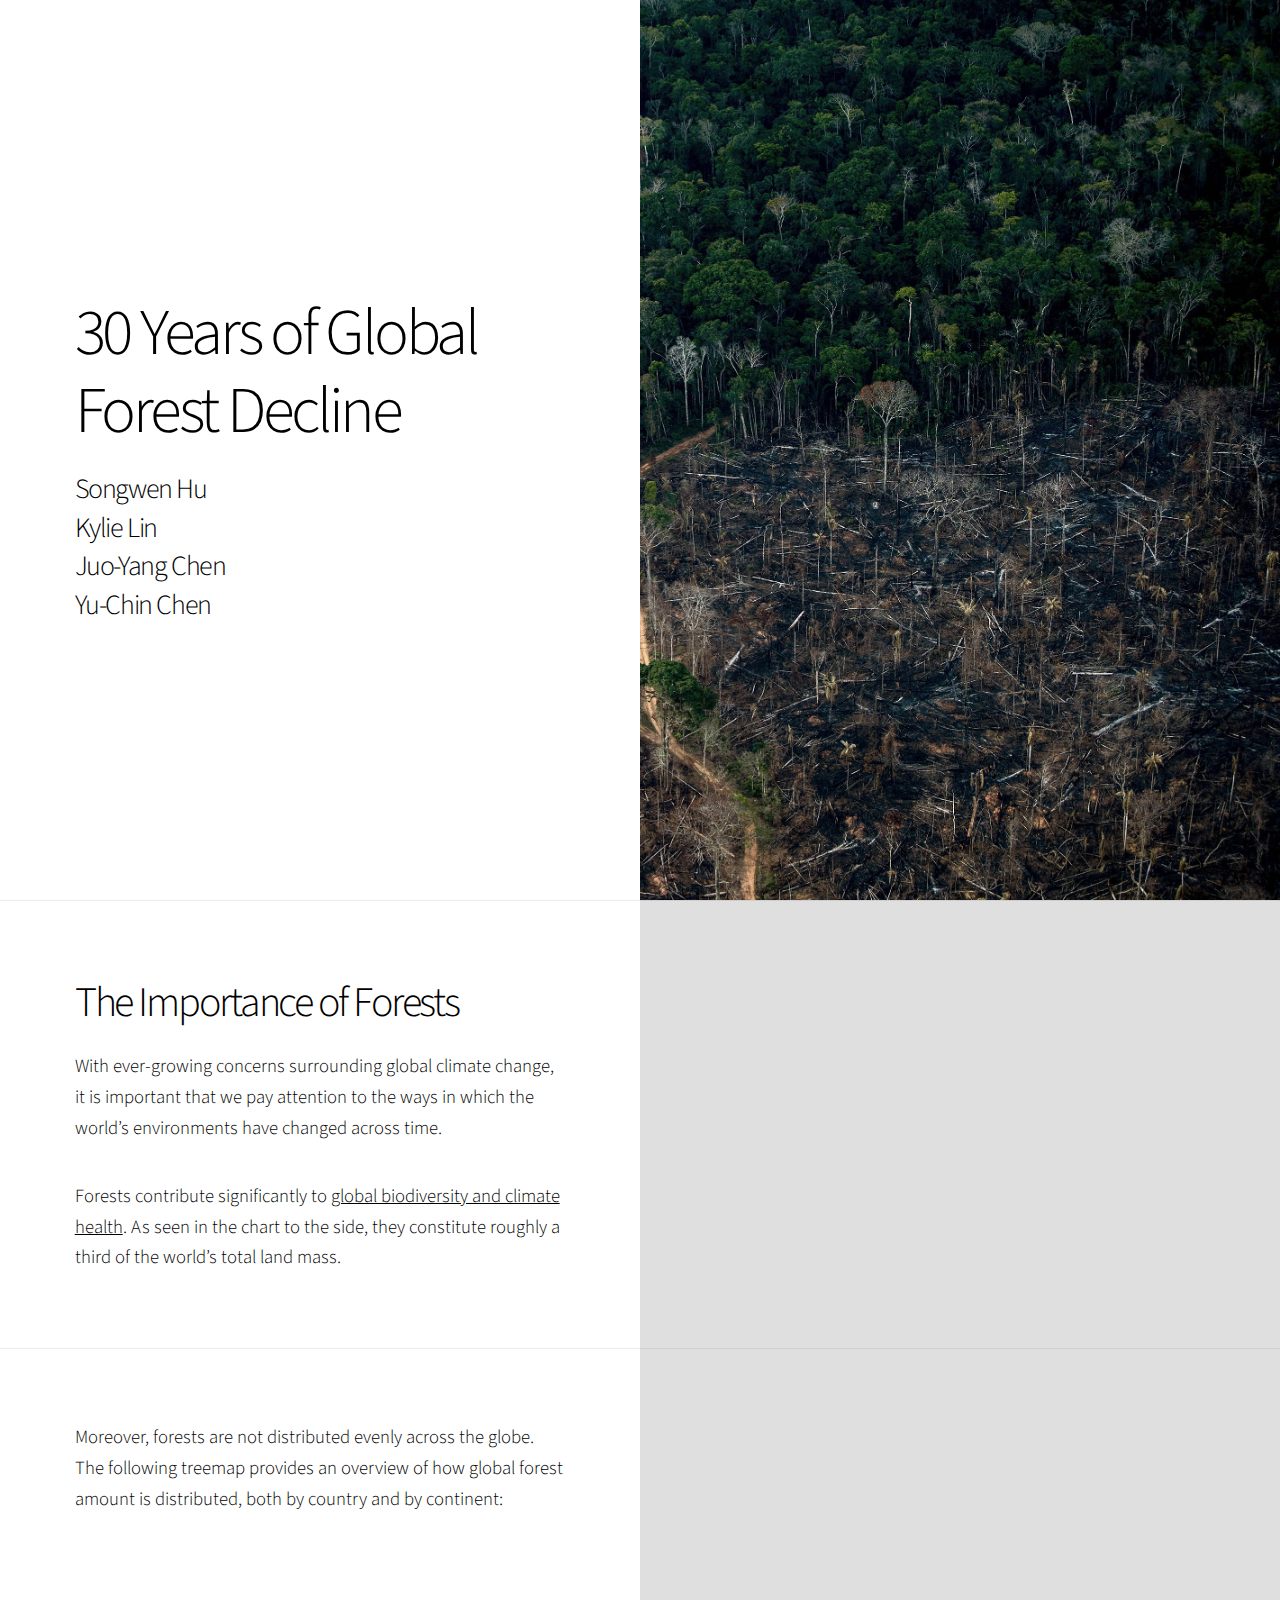
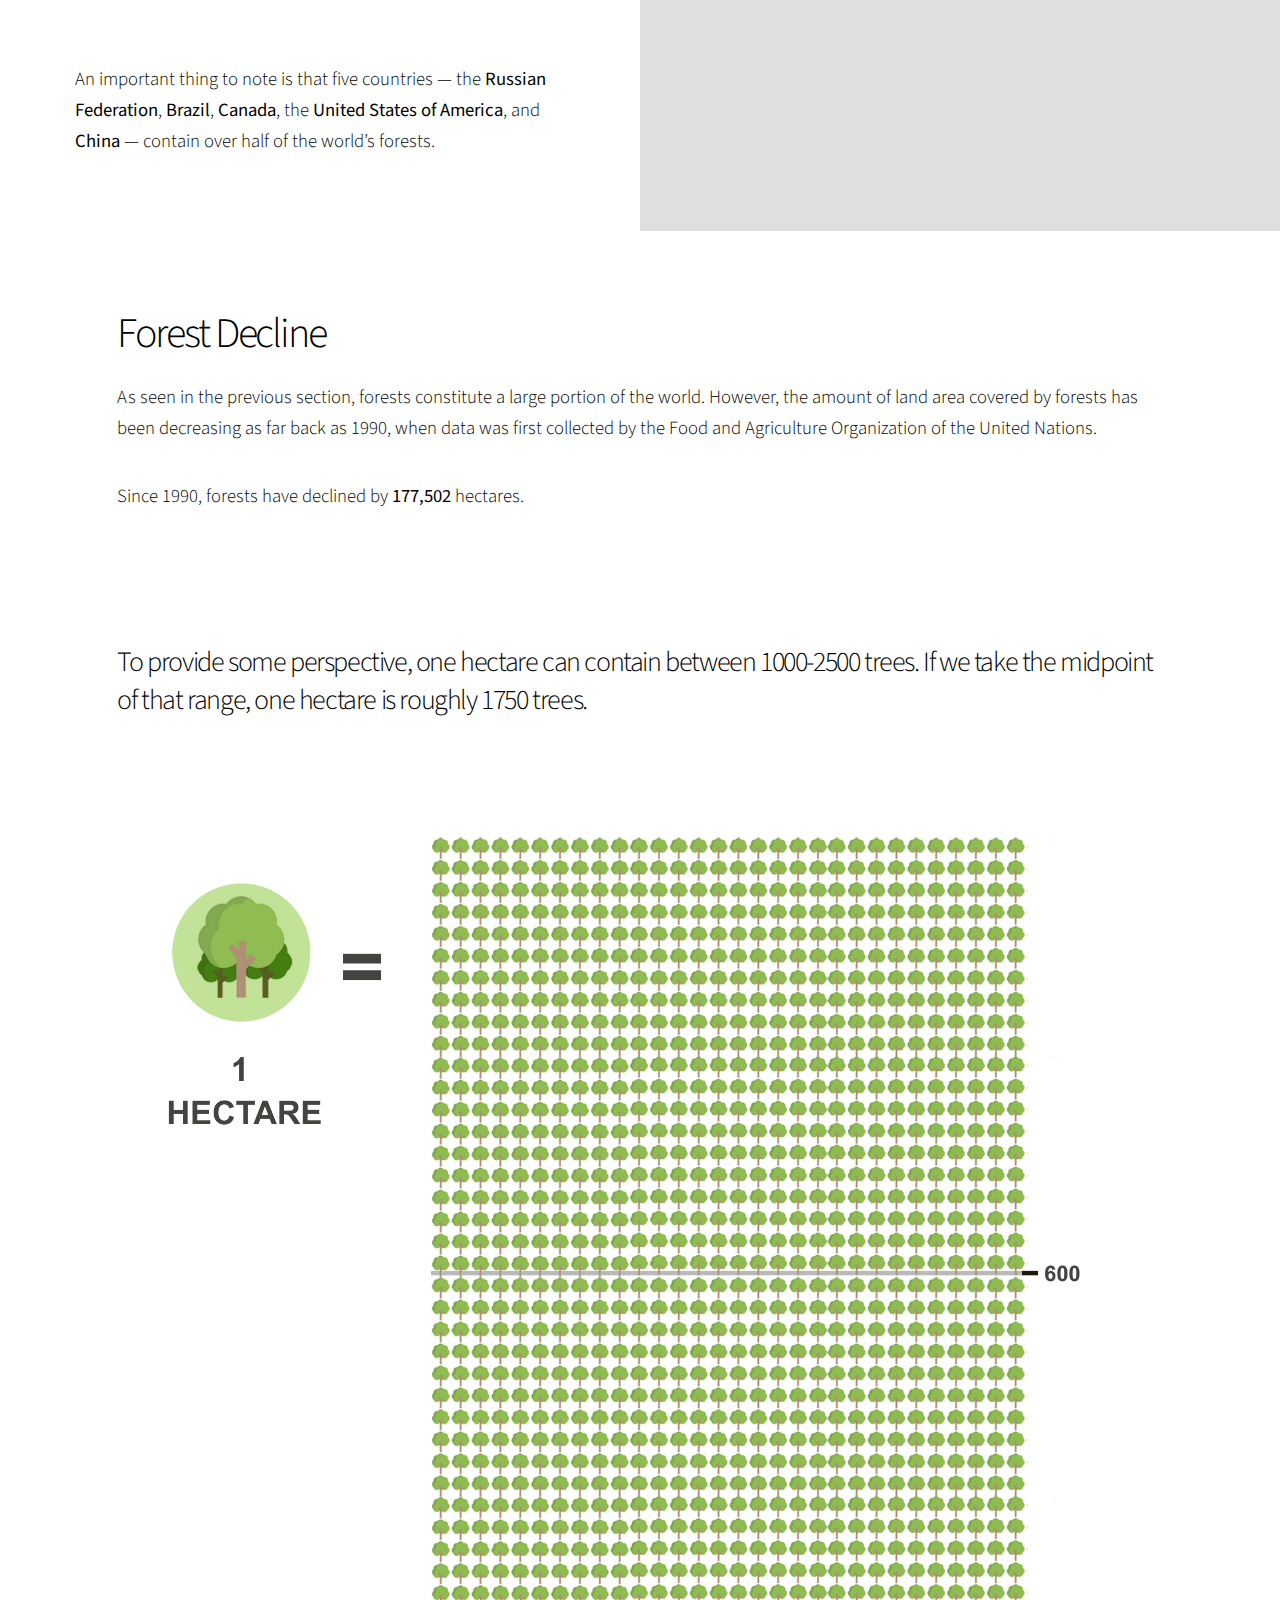
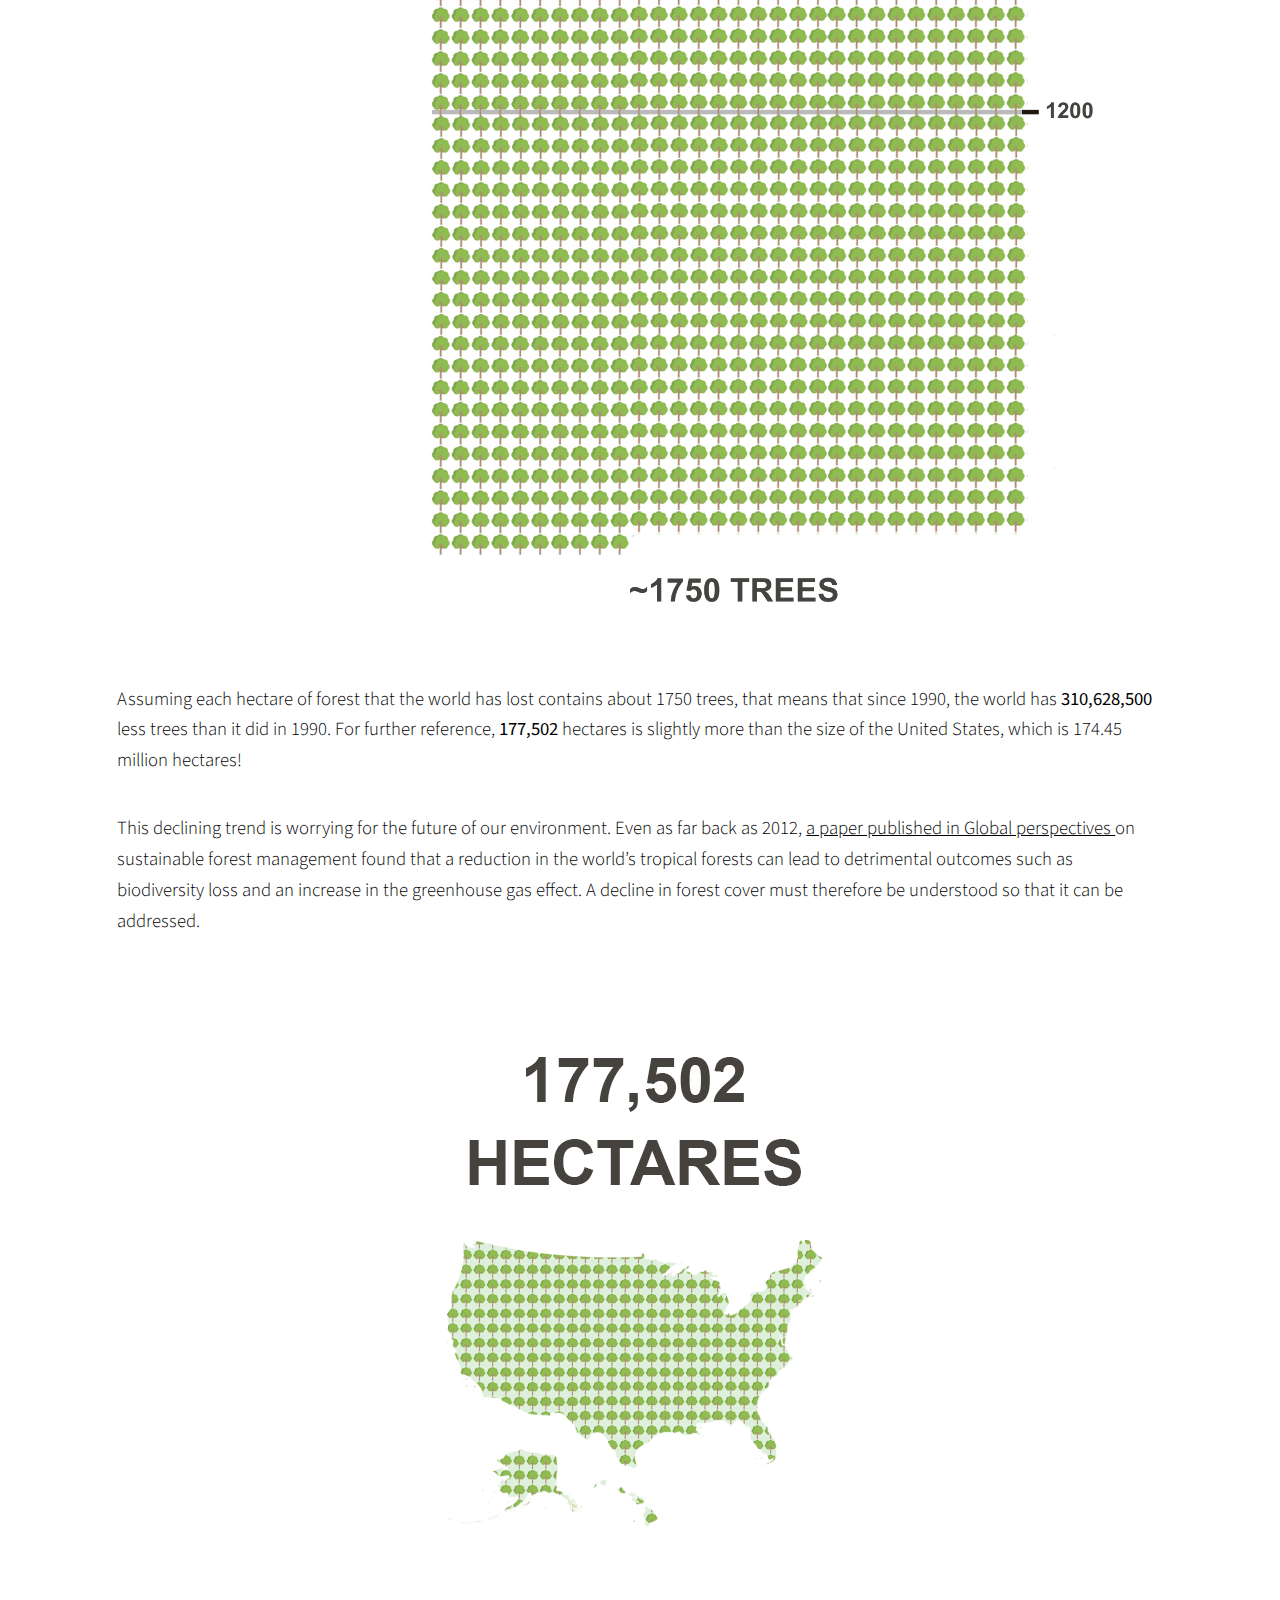
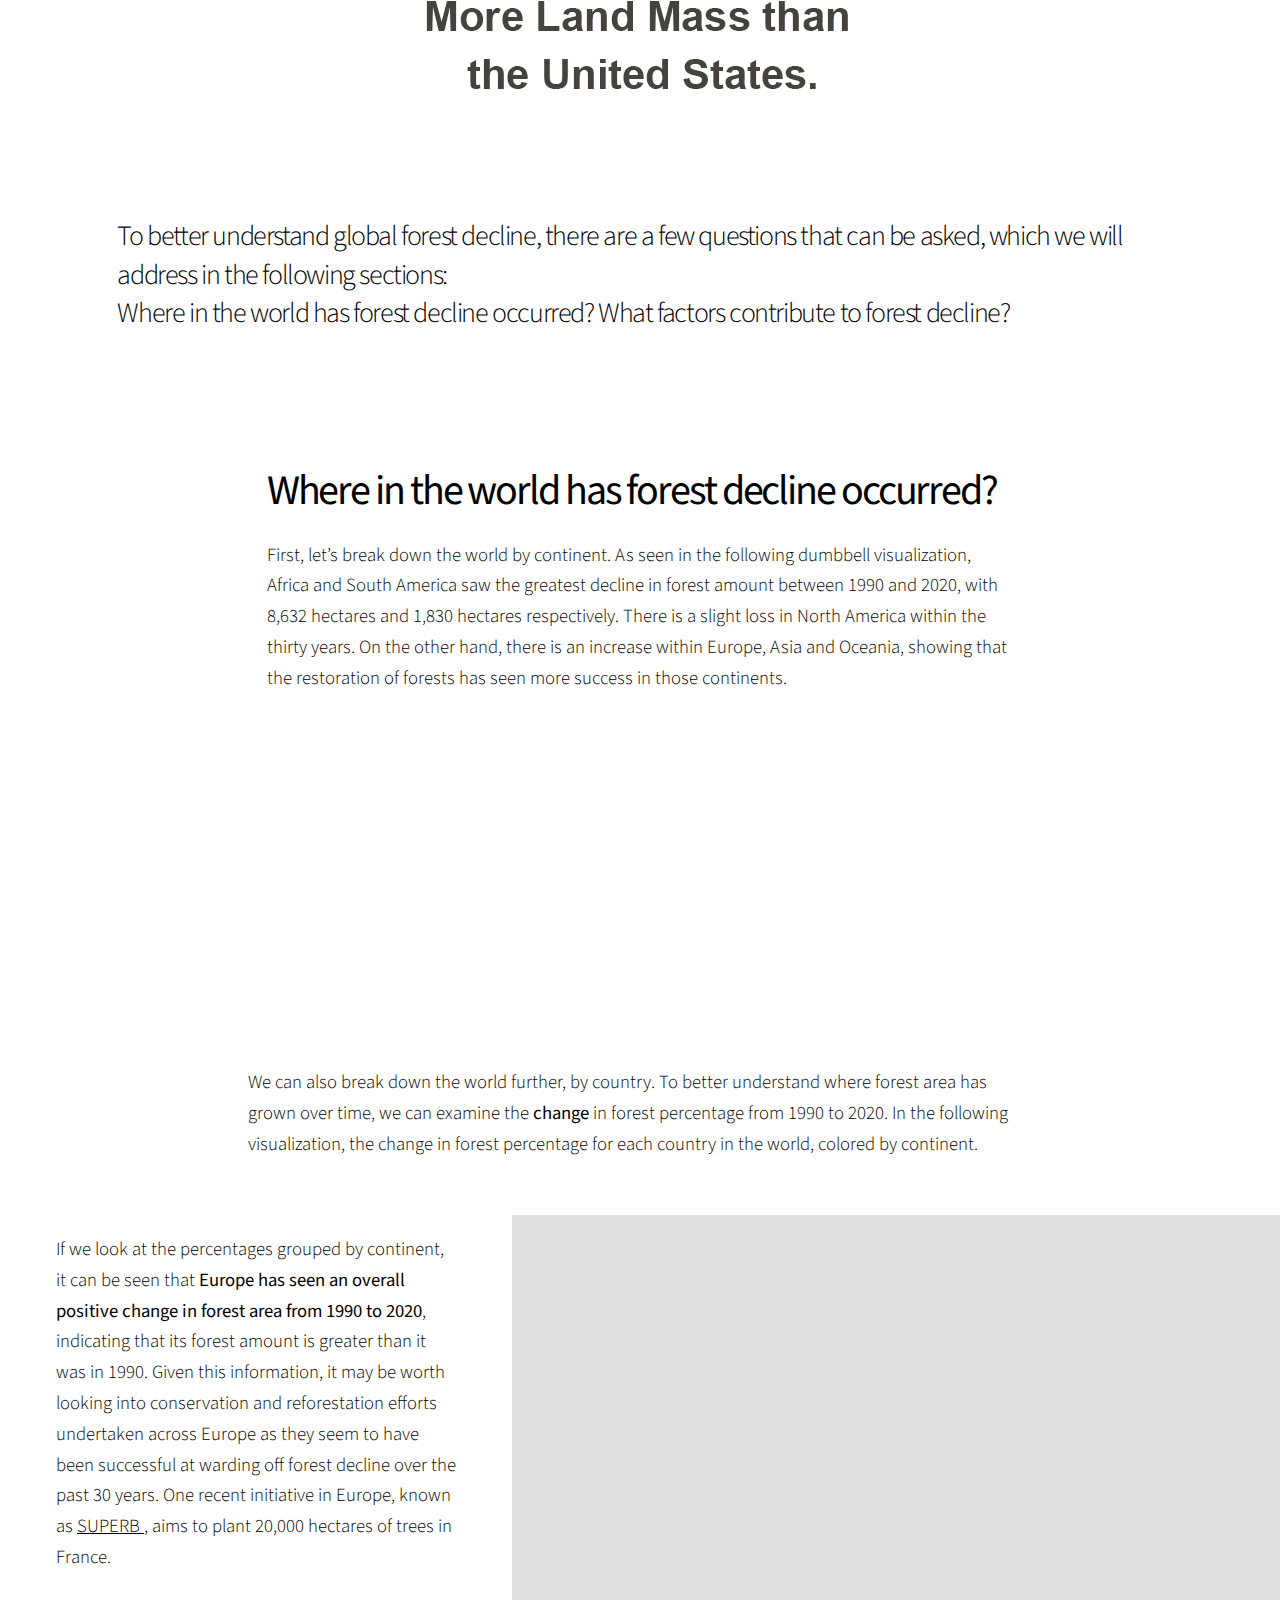
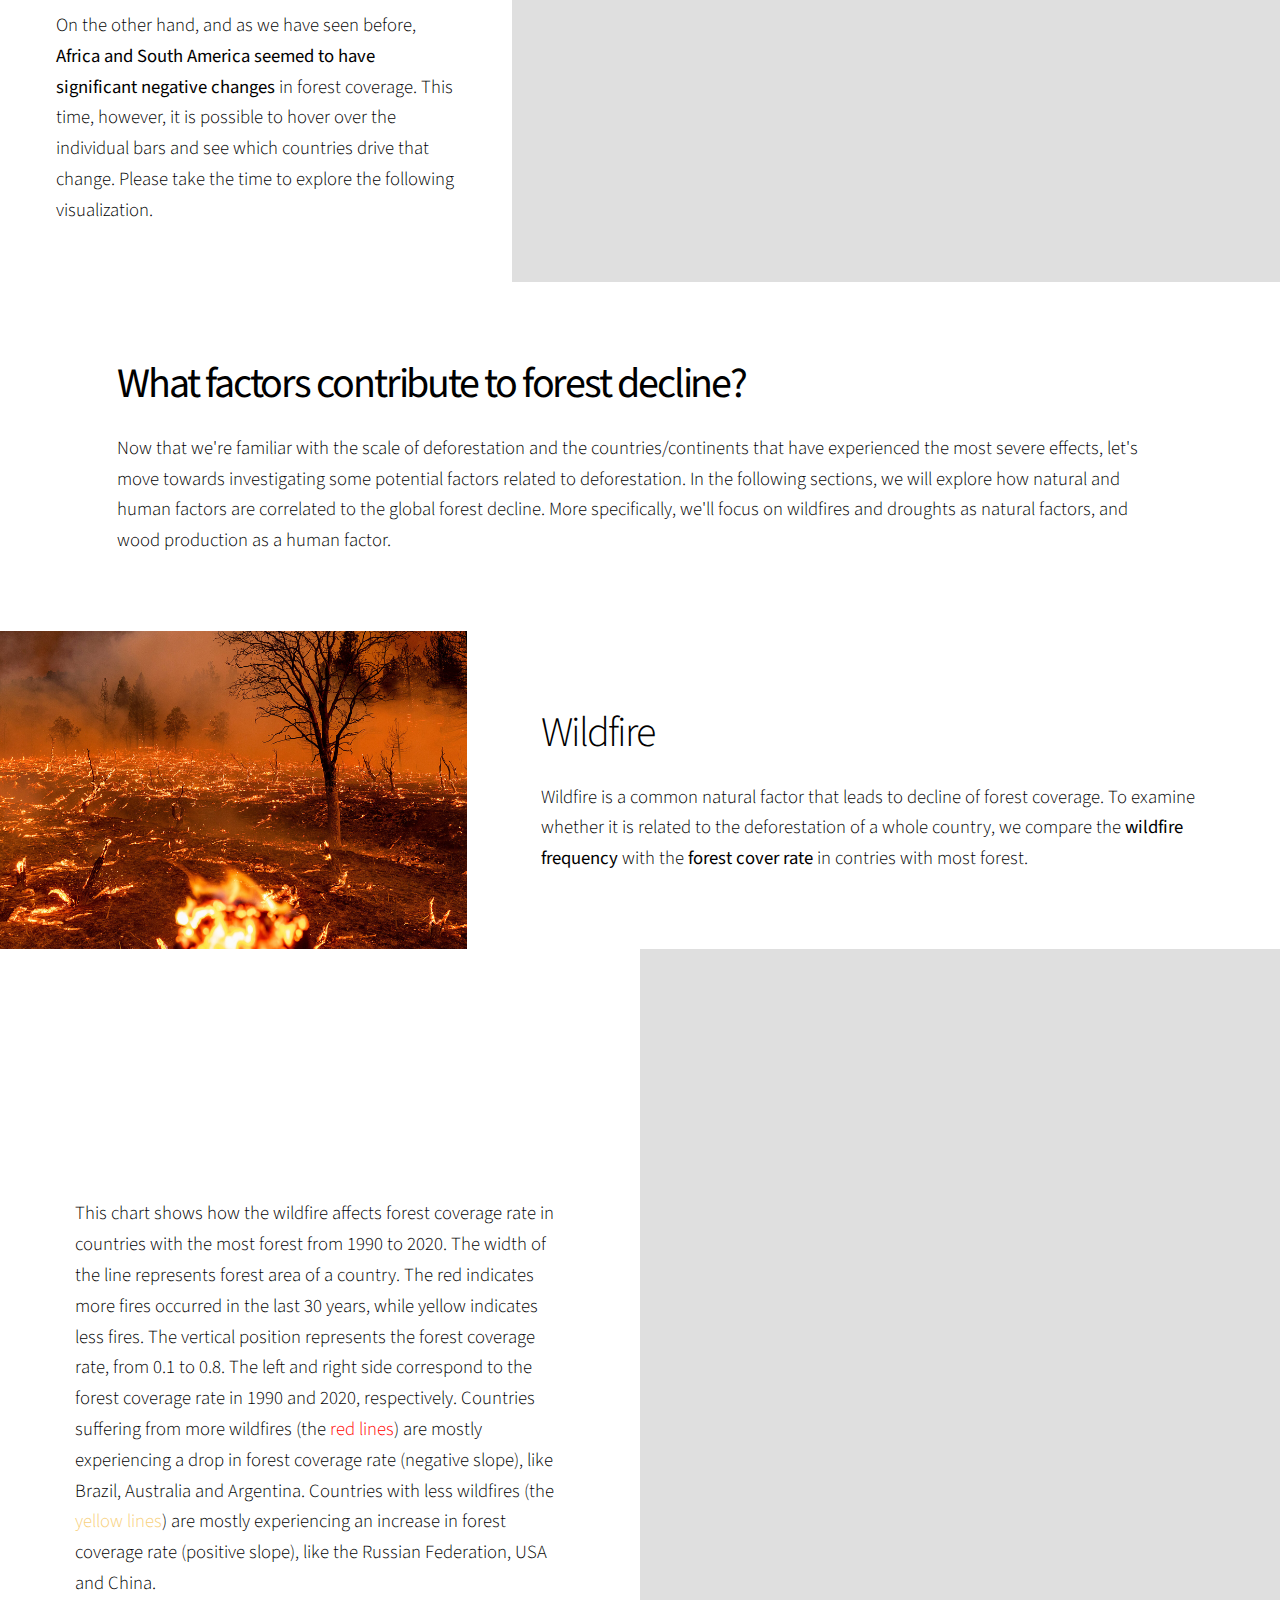
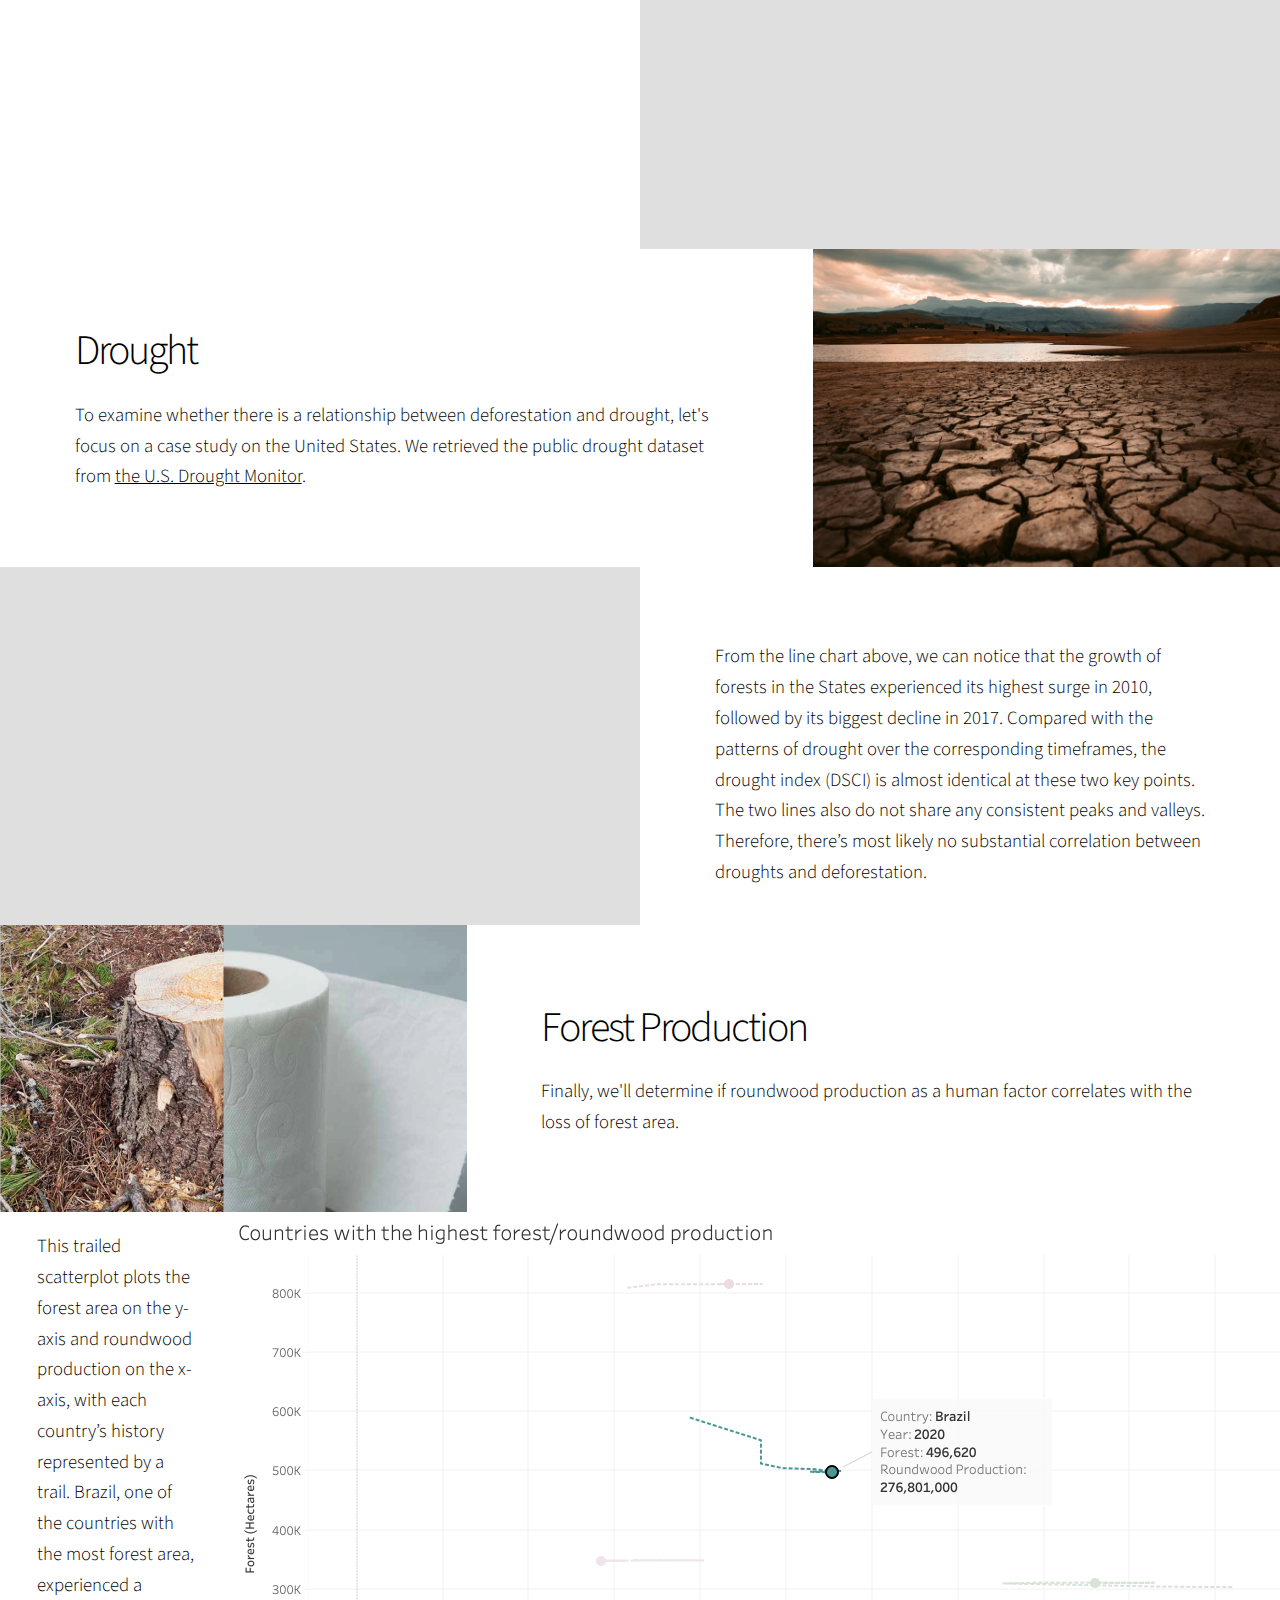
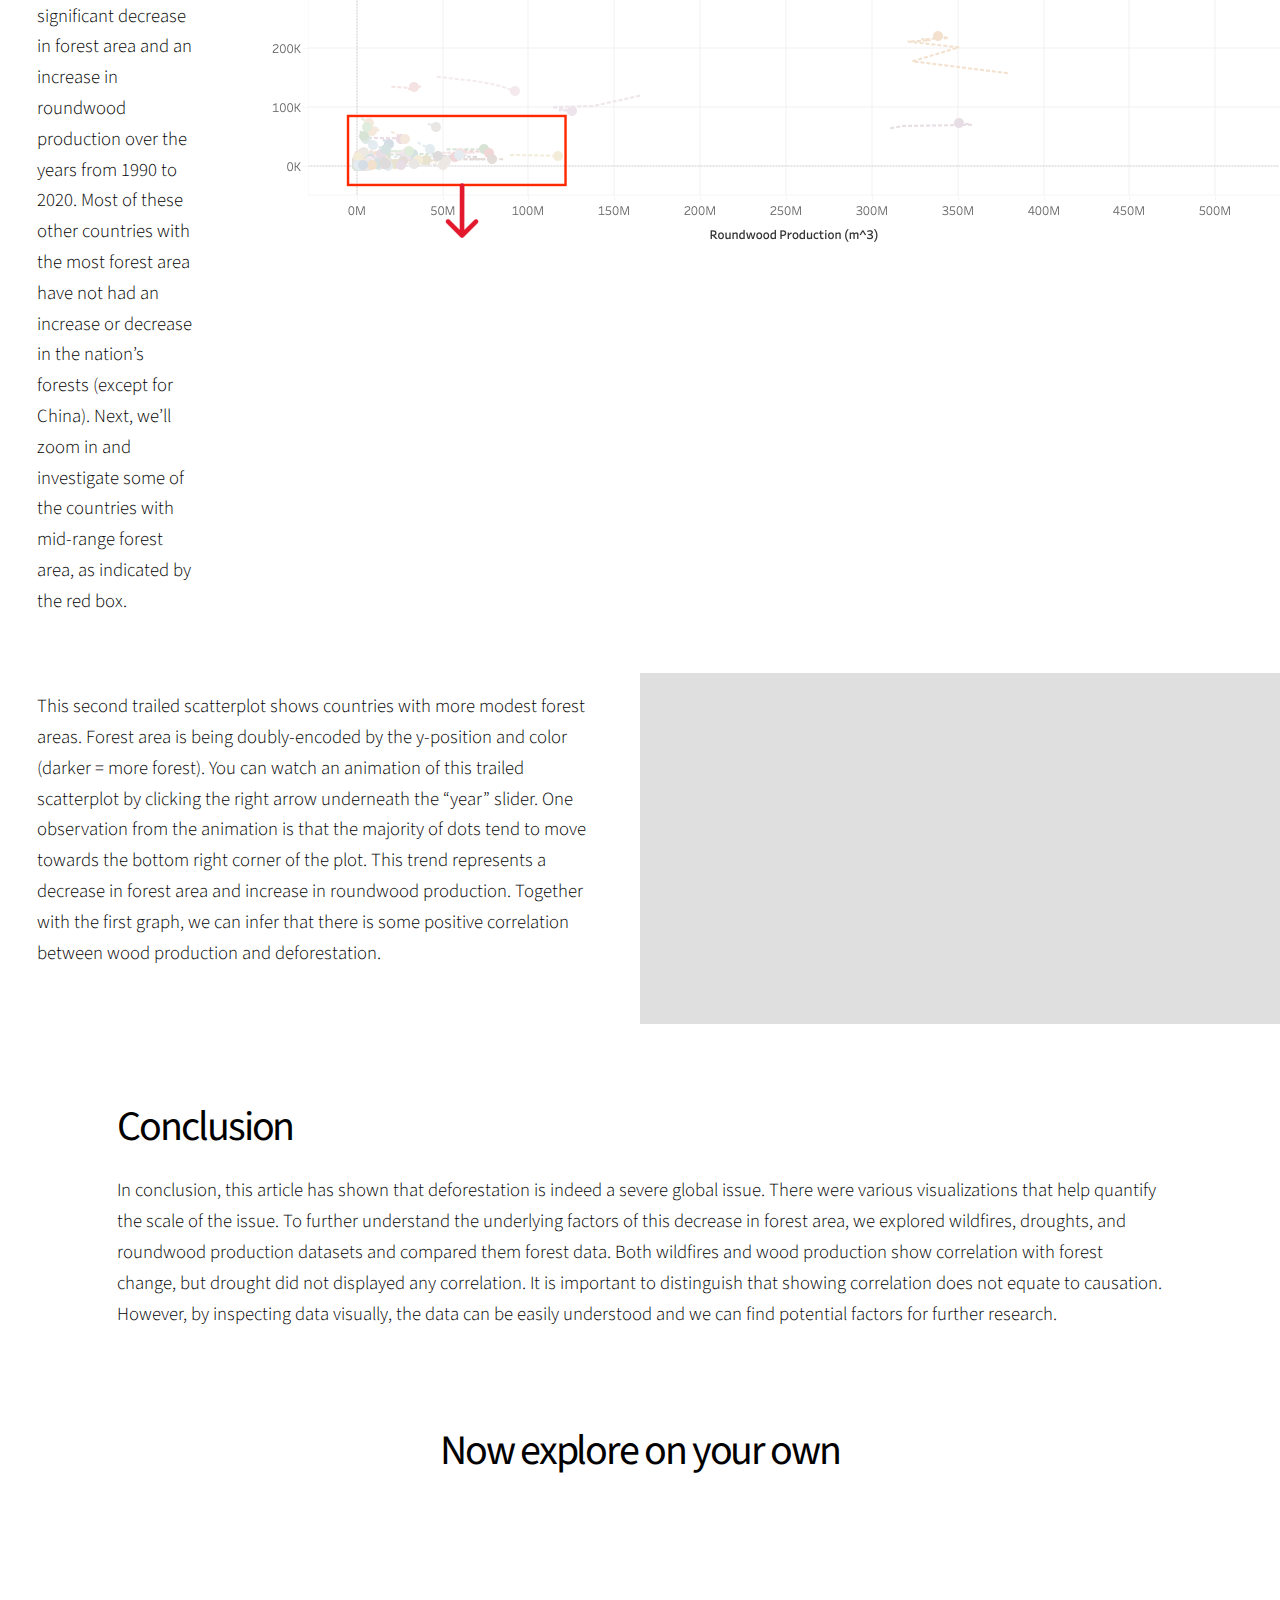
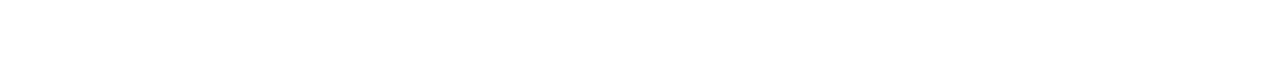
==== index.html @ 02d5d794 "Merge pull request #5 from Delen0828/adjustments" ====
<!DOCTYPE HTML>
<!--
	Story by HTML5 UP
	html5up.net | @ajlkn
	Free for personal and commercial use under the CCA 3.0 license (html5up.net/license)
-->
<html>

<head>
	<title>Story by HTML5 UP</title>
	<meta charset="utf-8" />
	<meta name="viewport" content="width=device-width, initial-scale=1, user-scalable=no" />
	<link rel="stylesheet" href="assets/css/main.css" />
	<noscript>
		<link rel="stylesheet" href="assets/css/noscript.css" />
	</noscript>
</head>

<body class="is-preload">
	<!-- Wrapper -->
	<div id="wrapper" class="divided">

		<!-- Title -->
		<section
			class="banner style1 orient-left content-align-left image-position-right fullscreen onload-image-fade-in onload-content-fade-right">
			<div class="content">
				<h1>30 Years of Global Forest Decline</h1>
				<h3>Songwen Hu <br> Kylie Lin<br>Juo-Yang Chen<br>Yu-Chin Chen</h3>
				<!-- <ul class="actions stacked">
								<li><a href="#firstgi" class="button big wide smooth-scroll-middle">Get Started</a></li>
							</ul> -->
			</div>
			<div class="image">
				<img src="images/banner.jpg" alt="" />
			</div>
		</section>

		<!-- Intro -->
		<section
			class="banner style1 orient-left content-align-left image-position-right onload-image-fade-in onload-content-fade-right">
			<div class="content">
				<h2>The Importance of Forests</h2>
				<p>With ever-growing concerns surrounding global climate change,
					it is important that we pay attention to the ways in which the world’s
					environments have changed across time.
				</p>
				<p>Forests contribute significantly to <a
						href="https://www.worldwildlife.org/stories/what-is-forest-degradation-and-why-is-it-bad-for-people-and-wildlife"
						target="_blank" rel="noopener noreferrer">global biodiversity and climate health</a>.
					As seen in the chart to the side, they constitute roughly a third of the world’s
					total land mass.</p>
			</div>
			<div class='image' id='viz1701227836178' style='position: relative'>
				<noscript><a href='#'><img alt='pie chart '
							src='https:&#47;&#47;public.tableau.com&#47;static&#47;images&#47;pe&#47;percentage_bars&#47;piechart&#47;1_rss.png'
							style='border: none' /></a></noscript><object class='tableauViz' style='display:none;'>
					<param name='host_url' value='https%3A%2F%2Fpublic.tableau.com%2F' />
					<param name='embed_code_version' value='3' />
					<param name='site_root' value='' />
					<param name='name' value='percentage_bars&#47;piechart' />
					<param name='tabs' value='no' />
					<param name='toolbar' value='yes' />
					<param name='animate_transition' value='no' />
					<param name='display_static_image' value='no' />
					<param name='display_spinner' value='no' />
					<param name='display_overlay' value='no' />
					<param name='display_count' value='no' />
					<param name='language' value='en-US' />
					<param name='filter' value='publish=yes' />
				</object>
			</div>
			<script
				type='text/javascript'>                    var divElement = document.getElementById('viz1701227836178'); var vizElement = divElement.getElementsByTagName('object')[0]; vizElement.style.width = '100%'; vizElement.style.height = '100%'; var scriptElement = document.createElement('script'); scriptElement.src = 'https://public.tableau.com/javascripts/api/viz_v1.js'; vizElement.parentNode.insertBefore(scriptElement, vizElement);                </script>
		</section>

		<!-- Intro 2 -->
		<section
			class="banner style1 orient-left content-align-left image-position-right onload-image-fade-in onload-content-fade-right">
			<div class="content">
				<p>Moreover, forests are not distributed evenly across the globe. The following treemap provides an
					overview of how global forest amount is distributed, both by country and by continent:
				</p>
			</div>
			<div class='image' id='viz1701882743691' style='position: relative'><noscript><a href='#'><img
							alt='Dashboard 1 '
							src='https:&#47;&#47;public.tableau.com&#47;static&#47;images&#47;Up&#47;UpdatedTreemap&#47;Dashboard1&#47;1_rss.png'
							style='border: none' /></a></noscript><object class='tableauViz' style='display:none;'>
					<param name='host_url' value='https%3A%2F%2Fpublic.tableau.com%2F' />
					<param name='embed_code_version' value='3' />
					<param name='site_root' value='' />
					<param name='name' value='UpdatedTreemap&#47;Dashboard1' />
					<param name='tabs' value='no' />
					<param name='toolbar' value='no' />
					<param name='animate_transition' value='no' />
					<param name='display_static_image' value='no' />
					<param name='display_spinner' value='no' />
					<param name='display_overlay' value='no' />
					<param name='display_count' value='no' />
					<param name='language' value='en-US' />
				</object></div>
			<script
				type='text/javascript'>                    var divElement = document.getElementById('viz1701882743691'); var vizElement = divElement.getElementsByTagName('object')[0]; vizElement.style.width = '100%'; vizElement.style.height = (divElement.offsetWidth * 0.75) + 'px'; var scriptElement = document.createElement('script'); scriptElement.src = 'https://public.tableau.com/javascripts/api/viz_v1.js'; vizElement.parentNode.insertBefore(scriptElement, vizElement);                </script>
	</div>
	</section>

	<section
		class="banner style1 orient-left content-align-left image-position-right onload-image-fade-in onload-content-fade-right">
		<div class="content">
			<p>An important thing to note is that five countries — the <b>Russian Federation</b>, <b>Brazil</b>,
				<b>Canada</b>, the <b>United States of America</b>, and <b>China</b> — contain over half of the world’s
				forests.
			</p>
		</div>
		<div class='image' id='viz1701829356809' style='position: relative'><noscript><a href='#'><img
						alt='Over half of the world&#39;s forests are in 5 countries: '
						src='https:&#47;&#47;public.tableau.com&#47;static&#47;images&#47;ma&#47;maps_and_bars&#47;treemap2&#47;1_rss.png'
						style='border: none' /></a></noscript><object class='tableauViz' style='display:none;'>
				<param name='host_url' value='https%3A%2F%2Fpublic.tableau.com%2F' />
				<param name='embed_code_version' value='3' />
				<param name='site_root' value='' />
				<param name='name' value='maps_and_bars&#47;treemap2' />
				<param name='tabs' value='no' />
				<param name='toolbar' value='no' />
				<param name='animate_transition' value='no' />
				<param name='display_static_image' value='no' />
				<param name='display_spinner' value='no' />
				<param name='display_overlay' value='no' />
				<param name='display_count' value='no' />
				<param name='language' value='en-US' />
			</object></div>
		<script
			type='text/javascript'>                    var divElement = document.getElementById('viz1701829356809'); var vizElement = divElement.getElementsByTagName('object')[0]; vizElement.style.width = '100%'; vizElement.style.height = (divElement.offsetWidth * 0.75) + 'px'; var scriptElement = document.createElement('script'); scriptElement.src = 'https://public.tableau.com/javascripts/api/viz_v1.js'; vizElement.parentNode.insertBefore(scriptElement, vizElement);                </script>
	</section>

	<!-- Forest Decline -->
	<section
		class="spotlight style1 orient-left content-align-left image-position-right onload-image-fade-in onload-content-fade-right">
		<div class="content">
			<h2>Forest Decline</h2>
			<p>As seen in the previous section, forests constitute a large portion of the world.
				However, the amount of land area covered by forests has been decreasing as far back as 1990,
				when data was first collected by the Food and Agriculture Organization of the United Nations.
			</p>
			<p>Since 1990, forests have declined by <b>177,502</b> hectares. </p>

		</div>
		<div class='tableauPlaceholder' id='viz1701830312384' style='position: relative'><noscript><a href='#'><img
						alt='仪表板 4 '
						src='https:&#47;&#47;public.tableau.com&#47;static&#47;images&#47;li&#47;line_17018302712930&#47;4&#47;1_rss.png'
						style='border: none' /></a></noscript><object class='tableauViz' style='display:none;'>
				<param name='host_url' value='https%3A%2F%2Fpublic.tableau.com%2F' />
				<param name='embed_code_version' value='3' />
				<param name='site_root' value='' />
				<param name='name' value='line_17018302712930&#47;4' />
				<param name='tabs' value='no' />
				<param name='toolbar' value='no' />
				<param name='animate_transition' value='no' />
				<param name='display_static_image' value='no' />
				<param name='display_spinner' value='no' />
				<param name='display_overlay' value='no' />
				<param name='display_count' value='no' />
				<param name='language' value='en-US' />
			</object></div>
		<script
			type='text/javascript'>                    var divElement = document.getElementById('viz1701830312384'); var vizElement = divElement.getElementsByTagName('object')[0]; if (divElement.offsetWidth > 800) { vizElement.style.width = '100%'; vizElement.style.height = (divElement.offsetWidth * 0.75) + 'px'; } else if (divElement.offsetWidth > 500) { vizElement.style.width = '100%'; vizElement.style.height = (divElement.offsetWidth * 0.75) + 'px'; } else { vizElement.style.width = '100%'; vizElement.style.height = '727px'; } var scriptElement = document.createElement('script'); scriptElement.src = 'https://public.tableau.com/javascripts/api/viz_v1.js'; vizElement.parentNode.insertBefore(scriptElement, vizElement);                </script>
	</section>



	<section class="spotlight style1 orient-left content-align-left image-position-right onload-content-fade-right">
		<div class="content" style="padding-top:3rem !important;">
			<!-- <div class="content"> -->
			<h3> To provide some perspective, one hectare can contain between 1000-2500 trees.
				If we take the midpoint of that range, one hectare is roughly 1750 trees.
			</h3>
			<!-- </div> -->
		</div>
	</section>
	<!-- Forest Decline 2 -->
	<section class="banner style2" style="padding: 1rem 1rem 1rem 1rem !important;">

		<!-- <div class="image"> -->
		<img src="images/hectare.png" alt="" width="80%" />
		<!-- </div> -->

	</section>

	<!-- Forest Decline 3 -->
	<section class="spotlight style1">
		<div class="content" style="padding-top: 1rem; padding-bottom: 1rem;">
			<p>Assuming each hectare of forest that the world has lost contains about 1750 trees, that means that since
				1990, the world
				has <b>310,628,500</b> less trees than it did in 1990. For further reference, <b>177,502</b>
				hectares is slightly more than the size of the United States, which is 174.45 million hectares!
			</p>
			<p>This declining trend is worrying for the future of our environment.
				Even as far back as 2012, <a
					href="https://cdn.intechopen.com/pdfs/36125/InTechDeforestation_factors_effects_and_control_strategies.pdf"
					target="_blank" rel="noopener noreferrer">a paper published in Global perspectives </a> on
				sustainable forest management found that a reduction in the world’s
				tropical forests can lead to detrimental outcomes such as biodiversity
				loss and an increase in the greenhouse gas effect.
				A decline in forest cover must therefore be understood so that it can be addressed.
			</p>
		</div>
	</section>

	<section class="banner style2" style="padding: 0 0 0 0;">
		<!-- <div class="image"> -->
		<img src="images/usa.png" alt="" />
		<!-- </div> -->
	</section>

	<!-- Transition -->
	<section class="spotlight style1 orient-left content-align-left">
		<div class="content">
			<!-- <div class="content"> -->
			<h3>To better understand global forest decline, there are a few questions that can be asked,
				which we will address in the following sections:<br>
				Where in the world has forest decline occurred? What factors contribute to forest decline?
			</h3>
			<!-- </div> -->
		</div>
	</section>

	<!-- Where in the World -->
	<section class="banner style1 orient-left content-align-left">
		<div class="content">
			<h2><b>Where in the world has
					forest decline occurred?</b>
			</h2>

			<p>First, let’s break down the world by continent. As seen in the following dumbbell visualization,
				Africa and South America saw the greatest decline in forest amount between 1990 and 2020, with 8,632
				hectares
				and 1,830 hectares respectively. There is a slight loss in North America within the thirty years. On the
				other hand,
				there is an increase within Europe, Asia and Oceania, showing that the restoration of forests has seen
				more success in those continents.
			</p>
		</div>
	</section>

	<section style="height:15rem; padding-left: 5rem; padding-right: 5rem; overflow: hidden;">
		<div class='tableauPlaceholder' id='viz1701881803676' style='position: relative'><noscript><a href='#'><img
						alt='Forest decrease&#47;increase between 2020 and 1990 '
						src='https:&#47;&#47;public.tableau.com&#47;static&#47;images&#47;De&#47;Deforestation_public&#47;Sheet2&#47;1_rss.png'
						style='border: none' /></a></noscript><object class='tableauViz' style='display:none;'>
				<param name='host_url' value='https%3A%2F%2Fpublic.tableau.com%2F' />
				<param name='embed_code_version' value='3' />
				<param name='site_root' value='' />
				<param name='name' value='Deforestation_public&#47;Sheet2' />
				<param name='tabs' value='no' />
				<param name='toolbar' value='yes' />
				<param name='static_image'
					value='https:&#47;&#47;public.tableau.com&#47;static&#47;images&#47;De&#47;Deforestation_public&#47;Sheet2&#47;1.png' />
				<param name='animate_transition' value='yes' />
				<param name='display_static_image' value='yes' />
				<param name='display_spinner' value='yes' />
				<param name='display_overlay' value='yes' />
				<param name='display_count' value='yes' />
				<param name='language' value='zh-CN' />
			</object></div>
		<script
			type='text/javascript'>                    var divElement = document.getElementById('viz1701881803676'); var vizElement = divElement.getElementsByTagName('object')[0]; vizElement.style.width = '100%'; vizElement.style.height = (divElement.offsetWidth * 0.75) + 'px'; var scriptElement = document.createElement('script'); scriptElement.src = 'https://public.tableau.com/javascripts/api/viz_v1.js'; vizElement.parentNode.insertBefore(scriptElement, vizElement);                </script>
	</section>



	<!-- Where in the World 2-->
	<section class="banner style1 orient-left content-align-left">
		<div class="content" style="padding: 1rem 3rem 1rem 3rem !important;">
			<p>We can also break down the world further, by country. To better understand
				where forest area has grown over time, we can examine the <b>change</b> in forest
				percentage from 1990 to 2020. In the following visualization, the change in forest
				percentage for each country in the world, colored by continent.
			</p>
		</div>
	</section>

	<!-- Where in the World 3 -->
	<section
		class="banner style1 content-align-left image-position-center onload-image-fade-in onload-content-fade-right">
		<div class="content" style="padding: 1rem 3rem 1rem 3rem !important;">
			<p> If we look at the percentages grouped by continent, it can be seen
				that <b>Europe has seen an overall positive change in forest area from 1990 to 2020</b>,
				indicating that its forest amount is greater than it was in 1990.
				Given this information, it may be worth looking into conservation
				and reforestation efforts undertaken across Europe as they seem to have been
				successful at warding off forest decline over the past 30 years. One recent initiative in Europe,
				known as
				<a href="https://ec.europa.eu/research-and-innovation/en/horizon-magazine/europe-seeks-flourishing-forests-through-restoration"
					target="_blank" rel="noopener noreferrer">SUPERB </a>, aims to plant 20,000 hectares of trees in
				France.
			</p>
			<p>
				On the other hand, and as we have seen before, <b>Africa and South America seemed to have
					significant negative changes</b> in forest coverage. This time, however, it is
				possible to hover over the individual bars and see which countries drive that change.
				Please take the time to explore the following visualization.
			</p>
		</div>
		<div class='image' id='viz1701857356117' style='position: relative; width: 60%'><noscript><a href='#'><img
						alt='Dashboard 1 '
						src='https:&#47;&#47;public.tableau.com&#47;static&#47;images&#47;pe&#47;percentage_bars_17018573399700&#47;Dashboard1&#47;1_rss.png'
						style='border: none' /></a></noscript><object class='tableauViz' style='display:none;'>
				<param name='host_url' value='https%3A%2F%2Fpublic.tableau.com%2F' />
				<param name='embed_code_version' value='3' />
				<param name='site_root' value='' />
				<param name='name' value='percentage_bars_17018573399700&#47;Dashboard1' />
				<param name='tabs' value='no' />
				<param name='toolbar' value='yes' />
				<param name='static_image'
					value='https:&#47;&#47;public.tableau.com&#47;static&#47;images&#47;pe&#47;percentage_bars_17018573399700&#47;Dashboard1&#47;1.png' />
				<param name='animate_transition' value='yes' />
				<param name='display_static_image' value='yes' />
				<param name='display_spinner' value='yes' />
				<param name='display_overlay' value='yes' />
				<param name='display_count' value='yes' />
				<param name='language' value='en-US' />
				<param name='filter' value='publish=yes' />
			</object></div>
		<script
			type='text/javascript'>                    var divElement = document.getElementById('viz1701857356117'); var vizElement = divElement.getElementsByTagName('object')[0]; if (divElement.offsetWidth > 800) { vizElement.style.width = '100%'; vizElement.style.height = (divElement.offsetWidth) + 'px'; } else if (divElement.offsetWidth > 500) { vizElement.style.width = '100%'; vizElement.style.height = (divElement.offsetWidth * 0.75) + 'px'; } else { vizElement.style.width = '100%'; vizElement.style.height = '100%'; } var scriptElement = document.createElement('script'); scriptElement.src = 'https://public.tableau.com/javascripts/api/viz_v1.js'; vizElement.parentNode.insertBefore(scriptElement, vizElement);                </script>

	</section>

	<!-- Transition2-->
	<section class="spotlight style1 orient-left content-align-left  fullscreen  onload-content-fade-right">
		<div class="content">
			<h2><b>What factors contribute to forest decline?</b>
			</h2>
			<p> Now that we're familiar with the scale of deforestation and the countries/continents that have
				experienced the most severe effects, let's move towards investigating some potential factors related to deforestation. In the following sections,
				we will explore how natural and human factors are correlated to the global forest decline. More
				specifically, we'll focus on wildfires
				and droughts as natural factors, and wood production as a human factor.
			</p>

		</div>
	</section>


	<section class="spotlight style1 orient-right content-align-left image-position-center onscroll-image-fade-in"
		id="first">
		<div class="content">
			<h2>Wildfire</h2>
			<p> Wildfire is a common natural factor that leads to decline of forest coverage. To examine whether it is related to the deforestation of a whole country, we compare the <b>wildfire frequency</b> with the <b>forest cover rate</b> in contries with most forest. 
			</p>

		</div>
		<div class="image">
			<img src="images/fire.jpg" />
		</div>
	</section>

	<!-- Fire -->
	<section
		class="banner style1 fullscreen orient-left content-align-left image-position-center onscroll-image-fade-in"
		id="first">
		<div class="content">
			<p>This chart shows how the wildfire affects forest coverage rate in countries with the most forest from
				1990
				to 2020. The width of the line represents forest area of a country. The red indicates more
				fires occurred in the last 30 years, while yellow indicates less fires. The vertical position
				represents the forest coverage rate, from 0.1 to 0.8. The left and right side correspond to the forest
				coverage rate in 1990 and 2020, respectively.
				Countries suffering from more wildfires (the  <text style="color: red;">red lines</text>) are mostly experiencing a drop in forest
				coverage
				rate (negative slope), like Brazil, Australia and Argentina. Countries with less wildfires (the <text style="color: #f7cf7b;">yellow lines</text>) are
				mostly experiencing an increase in forest coverage rate (positive slope), like the Russian Federation,
				USA and China.
			</p>

		</div>

		<div class='image' id='viz1701817940318' style='position: relative'><noscript><a href='#'><img alt='仪表板 2 '
						src='https:&#47;&#47;public.tableau.com&#47;static&#47;images&#47;di&#47;discuss_16993012170900&#47;2_1&#47;1_rss.png'
						style='border: none' /></a></noscript><object class='tableauViz' style='display:none;'>
				<param name='host_url' value='https%3A%2F%2Fpublic.tableau.com%2F' />
				<param name='embed_code_version' value='3' />
				<param name='site_root' value='' />
				<param name='name' value='discuss_16993012170900&#47;2_1' />
				<param name='tabs' value='no' />
				<param name='toolbar' value='no' />
				<param name='animate_transition' value='no' />
				<param name='display_static_image' value='no' />
				<param name='display_spinner' value='no' />
				<param name='display_overlay' value='no' />
				<param name='display_count' value='no' />
				<param name='language' value='en-US' />
				<param name='filter' value='publish=yes' />
			</object></div>
		<script
			type='text/javascript'>                    var divElement = document.getElementById('viz1701817940318'); var vizElement = divElement.getElementsByTagName('object')[0]; vizElement.style.width = '100%'; vizElement.style.height = '100%'; var scriptElement = document.createElement('script'); scriptElement.src = 'https://public.tableau.com/javascripts/api/viz_v1.js'; vizElement.parentNode.insertBefore(scriptElement, vizElement);                </script>
	</section>


	</section>
	<!-- Drought -->
	<section class="spotlight style1 orient-left content-align-left image-position-center onscroll-image-fade-in">
		<div class="content">
			<h2>Drought</h2>
			<p>To examine whether there is a relationship between deforestation and drought, let's focus on a case study
				on the United States.
				We retrieved the public drought dataset from
				<a href="https://droughtmonitor.unl.edu/DmData/DataDownload/DSCI.aspx" target="_blank"
					rel="noopener noreferrer">the U.S. Drought Monitor</a>.
			</p>
			<!-- <ul class="actions stacked">
								<li><a href="#" class="button">Learn More</a></li>
							</ul> -->
		</div>
		<div class="image">
			<img src="images/drought.png" alt="" />
		</div>
	</section>

	<section class="banner style1 orient-right content-align-left image-position-center onscroll-image-fade-in">
		<div class="content">
			From the line chart above, we can notice that the growth of forests in the States experienced its highest
			surge in 2010, followed by its biggest decline in 2017. Compared with the patterns of drought over the
			corresponding
			timeframes, the drought index (DSCI) is almost identical at these two key points. The two lines also do not
			share any consistent peaks and valleys.
			Therefore, there’s most likely no substantial correlation between droughts and deforestation.
		</div>
		<div class='image' id='viz1701893819917' style='position: relative'><noscript><a href='#'><img alt='仪表板 1 ' src='https:&#47;&#47;public.tableau.com&#47;static&#47;images&#47;Up&#47;UpdatedDrought&#47;1&#47;1_rss.png' style='border: none' /></a></noscript><object class='tableauViz'  style='display:none;'><param name='host_url' value='https%3A%2F%2Fpublic.tableau.com%2F' /> <param name='embed_code_version' value='3' /> <param name='site_root' value='' /><param name='name' value='UpdatedDrought&#47;1' /><param name='tabs' value='no' /><param name='toolbar' value='yes' /><param name='static_image' value='https:&#47;&#47;public.tableau.com&#47;static&#47;images&#47;Up&#47;UpdatedDrought&#47;1&#47;1.png' /> <param name='animate_transition' value='yes' /><param name='display_static_image' value='yes' /><param name='display_spinner' value='yes' /><param name='display_overlay' value='yes' /><param name='display_count' value='yes' /><param name='language' value='en-US' /></object></div>                <script type='text/javascript'>                    var divElement = document.getElementById('viz1701893819917');                    var vizElement = divElement.getElementsByTagName('object')[0];                    if ( divElement.offsetWidth > 800 ) { vizElement.style.width='100%';vizElement.style.height=(divElement.offsetWidth*0.75)+'px';} else if ( divElement.offsetWidth > 500 ) { vizElement.style.width='100%';vizElement.style.height=(divElement.offsetWidth*0.75)+'px';} else { vizElement.style.width='100%';vizElement.style.height='727px';}                     var scriptElement = document.createElement('script');                    scriptElement.src = 'https://public.tableau.com/javascripts/api/viz_v1.js';                    vizElement.parentNode.insertBefore(scriptElement, vizElement);                </script>
	</section>


	<!-- Forest Production -->

	<section class="spotlight style1 orient-right content-align-left image-position-center onscroll-image-fade-in">
		<div class="content">
			<h2>Forest Production</h2>
			<p>Finally, we'll determine if roundwood production as a human factor correlates with the loss of forest
				area. </p>
			<!-- <ul class="actions stacked">
										<li><a href="#" class="button">Learn More</a></li>
									</ul> -->
		</div>
		<div class="image" style="width: auto !important;">
			<img src="images/paper.png" alt="" />
		</div>
	</section>
	<section class="banner style1 orient-left content-align-left image-position-right onload-image-fade-in onload-content-fade-right">
		<div class="content" style="padding: 1rem 2rem 1rem 2rem !important;">
			<!-- <h3>Forest vs. Wood Production Overview</h3> -->
			<p>This trailed scatterplot plots the forest area on the y-axis and roundwood production on the x-axis, with
				each country’s history represented by a trail. Brazil, one of the countries with the most forest area,
				experienced a significant decrease in forest area and an increase in roundwood production over the years
				from 1990 to 2020. Most of these other countries with the most forest area have not had an increase or
				decrease in the nation’s forests (except for China). Next, we’ll zoom in and investigate some of the
				countries with mid-range forest area, as indicated by the red box.
			</p>
		</div>
		<div class="image" style="width: 1046px !important; height: 638px !important;">
			<img src="images/all_countries_production.png" alt=""
				style="width: 1046px !important; height: 638px !important;" />
		</div>
	</section>

	<section class="banner style1 orient-left content-align-left image-position-right onload-image-fade-in onload-content-fade-right">
		<div class="content" style="padding: 1rem 2rem 1rem 2rem !important;">
			<!-- <h3>Zooming in on some countries with less forest area</h3> -->
			<p>This second trailed scatterplot shows countries with more modest forest areas. Forest area is being
				doubly-encoded by the y-position and color (darker = more forest). You can watch an animation of this
				trailed scatterplot by clicking the right arrow underneath the “year” slider. One observation from the
				animation is that the majority of dots tend to move towards the bottom right corner of the plot. This
				trend represents a decrease in forest area and increase in roundwood production. Together with the first
				graph, we can infer that there is some positive correlation between wood production and deforestation.
			</p>
		</div>
		<div class='image' id='viz1701890305021' style='position: relative'><noscript><a href='#'><img
						alt='Dashboard 2 '
						src='https:&#47;&#47;public.tableau.com&#47;static&#47;images&#47;Tr&#47;TrailedScatterRegression&#47;Dashboard2&#47;1_rss.png'
						style='border: none' /></a></noscript><object class='tableauViz' style='display:none;'>
				<param name='host_url' value='https%3A%2F%2Fpublic.tableau.com%2F' />
				<param name='embed_code_version' value='3' />
				<param name='site_root' value='' />
				<param name='name' value='TrailedScatterRegression&#47;Dashboard2' />
				<param name='tabs' value='no' />
				<param name='toolbar' value='no' />
				<param name='animate_transition' value='no' />
				<param name='display_static_image' value='no' />
				<param name='display_spinner' value='no' />
				<param name='display_overlay' value='no' />
				<param name='display_count' value='no' />
				<param name='language' value='en-US' />
				<param name='filter' value='publish=yes' />
			</object></div>
		<script
			type='text/javascript'>                    var divElement = document.getElementById('viz1701890305021'); var vizElement = divElement.getElementsByTagName('object')[0]; if (divElement.offsetWidth > 800) { vizElement.style.width = '100%'; vizElement.style.height = (divElement.offsetWidth * 0.75) + 'px'; } else if (divElement.offsetWidth > 500) { vizElement.style.width = '100%'; vizElement.style.height = (divElement.offsetWidth * 0.75) + 'px'; } else { vizElement.style.width = '100%'; vizElement.style.height = '727px'; } var scriptElement = document.createElement('script'); scriptElement.src = 'https://public.tableau.com/javascripts/api/viz_v1.js'; vizElement.parentNode.insertBefore(scriptElement, vizElement);                </script>
	</section>

	</div>

	<!-- Transition2-->
	<section class="spotlight style1 orient-left content-align-left  fullscreen  onload-content-fade-right">
		<div class="content">
			<h2><b>Conclusion</b>
			</h2>
			<p>
				In conclusion, this article has shown that deforestation is indeed a severe global issue. There were
				various visualizations
				that help quantify the scale of the issue. To further understand the underlying factors of this decrease
				in forest area, we explored wildfires,
				droughts, and roundwood production datasets and compared them forest data. Both wildfires and wood
				production show correlation with forest change,
				but drought did not displayed any correlation. It is important to distinguish that showing correlation
				does not equate to causation.
				However, by inspecting data visually, the data can be easily understood and we can find potential factors
				for further research.
			</p>

		</div>
	</section>

	<section class="banner style2" style="padding: 0 0 0 0;">
		<div class="content" style="padding: 1rem 1rem 1rem 1rem;">
			<h2><b>Now explore on your own</b></h2>
		</div>
	</section>

	<section class="banner style2">
		<div class='tableauPlaceholder' id='viz1701241249580' style='position: relative'><noscript><a href='#'><img
						src='https:&#47;&#47;public.tableau.com&#47;static&#47;images&#47;di&#47;discuss_16993012170900&#47;1_1&#47;1_rss.png'
						style='border: none' /></a></noscript><object class='tableauViz' style='display:none;'>
				<param name='host_url' value='https%3A%2F%2Fpublic.tableau.com%2F' />
				<param name='embed_code_version' value='3' />
				<param name='path' value='views&#47;discuss_16993012170900&#47;1_1?:language=zh-CN&amp;:embed=true' />
				<param name='toolbar' value='no' />
				<param name='animate_transition' value='yes' />
				<param name='display_static_image' value='no' />
				<param name='display_spinner' value='no' />
				<param name='display_overlay' value='no' />
				<param name='display_count' value='no' />
				<param name='language' value='en-US' />
			</object></div>
		<script
			type='text/javascript'>                    var divElement = document.getElementById('viz1701241249580'); var vizElement = divElement.getElementsByTagName('object')[0]; if (divElement.offsetWidth > 800) { vizElement.style.width = '1366px'; vizElement.style.height = '795px'; } else if (divElement.offsetWidth > 500) { vizElement.style.width = '1366px'; vizElement.style.height = '795px'; } else { vizElement.style.width = '100%'; vizElement.style.height = '777px'; } var scriptElement = document.createElement('script'); scriptElement.src = 'https://public.tableau.com/javascripts/api/viz_v1.js'; vizElement.parentNode.insertBefore(scriptElement, vizElement);                </script>
	</section>
	<!-- Scripts -->
	<script src="assets/js/jquery.min.js"></script>
	<script src="assets/js/jquery.scrollex.min.js"></script>
	<script src="assets/js/jquery.scrolly.min.js"></script>
	<script src="assets/js/browser.min.js"></script>
	<script src="assets/js/breakpoints.min.js"></script>
	<script src="assets/js/util.js"></script>
	<script src="assets/js/main.js"></script>

</body>

</html>
---- assets/css/main.css ----
@import url(fontawesome-all.min.css);
@import url("https://fonts.googleapis.com/css?family=Source+Sans+Pro:300,300i,400,400i");

/*
	Story by HTML5 UP
	html5up.net | @ajlkn
	Free for personal and commercial use under the CCA 3.0 license (html5up.net/license)
*/

/* body, html {
	height: 100%; 
	width: 100%;
} */

html, body, div, span, applet, object,
iframe, h1, h2, h3, h4, h5, h6, p, blockquote,
pre, a, abbr, acronym, address, big, cite,
code, del, dfn, em, img, ins, kbd, q, s, samp,
small, strike, strong, sub, sup, tt, var, b,
u, i, center, dl, dt, dd, ol, ul, li, fieldset,
form, label, legend, table, caption, tbody,
tfoot, thead, tr, th, td, article, aside,
canvas, details, embed, figure, figcaption,
footer, header, hgroup, menu, nav, output, ruby,
section, summary, time, mark, audio, video {
	margin: 0;
	padding: 0;
	border: 0;
	font-size: 100%;
	font: inherit;
	vertical-align: baseline;}

article, aside, details, figcaption, figure,
footer, header, hgroup, menu, nav, section {
	display: block;}

body {
	line-height: 1;
}

iframe {
	height: 100% !important;
}

ol, ul {
	list-style: none;
}

blockquote, q {
	quotes: none;
}

	blockquote:before, blockquote:after, q:before, q:after {
		content: '';
		content: none;
	}

table {
	border-collapse: collapse;
	border-spacing: 0;
}

body {
	-webkit-text-size-adjust: none;
}

mark {
	background-color: transparent;
	color: inherit;
}

input::-moz-focus-inner {
	border: 0;
	padding: 0;
}

input, select, textarea {
	-moz-appearance: none;
	-webkit-appearance: none;
	-ms-appearance: none;
	appearance: none;
}

/* Basic */

	@-ms-viewport {
		width: device-width;
	}

	body {
		-ms-overflow-style: scrollbar;
	}

	@media screen and (max-width: 480px) {

		html, body {
			min-width: 320px;
		}

	}

	html {
		box-sizing: border-box;
	}

	*, *:before, *:after {
		box-sizing: inherit;
	}

	body {
		background: #ffffff;
	}

		body.is-preload *, body.is-preload *:before, body.is-preload *:after {
			-moz-animation: none !important;
			-webkit-animation: none !important;
			-ms-animation: none !important;
			animation: none !important;
			-moz-transition: none !important;
			-webkit-transition: none !important;
			-ms-transition: none !important;
			transition: none !important;
		}

/* Type */

	html {
		font-size: 20pt;
	}

		@media screen and (max-width: 1680px) {

			html {
				font-size: 16pt;
			}

		}

		@media screen and (max-width: 1280px) {

			html {
				font-size: 14pt;
			}

		}

		@media screen and (max-width: 736px) {

			html {
				font-size: 13pt;
			}

		}

		@media screen and (max-width: 360px) {

			html {
				font-size: 12pt;
			}

		}

	body {
		background-color: #ffffff;
		color: #000000;
	}

	body, input, select, textarea {
		font-family: "Source Sans Pro", Helvetica, sans-serif;
		font-size: 1rem;
		font-weight: 300;
		line-height: 1.65;
	}

	a {
		-moz-transition: color 0.2s ease-in-out;
		-webkit-transition: color 0.2s ease-in-out;
		-ms-transition: color 0.2s ease-in-out;
		transition: color 0.2s ease-in-out;
		text-decoration: underline;
	}

		a:hover {
			text-decoration: none;
		}

	strong, b {
		font-weight: 400;
	}

	em, i {
		font-style: italic;
	}

	p {
		margin: 0 0 2rem 0;
	}

		p.major {
			font-size: 1.25rem;
		}

	h1, h2, h3, h4, h5, h6 {
		font-weight: 300;
		line-height: 1.375;
		letter-spacing: -0.05em;
		margin: 0 0 1rem 0;
	}

		h1 a, h2 a, h3 a, h4 a, h5 a, h6 a {
			color: inherit;
			text-decoration: none;
		}

	h1 {
		font-size: 3.5rem;
		line-height: 1.2;
	}

	h2 {
		font-size: 2.25rem;
	}

	h3 {
		font-size: 1.5rem;
	}

	h4 {
		font-size: 1.1rem;
	}

	h5 {
		font-size: 0.9rem;
	}

	h6 {
		font-size: 0.7rem;
	}

	sub {
		font-size: 0.8rem;
		position: relative;
		top: 0.5rem;
	}

	sup {
		font-size: 0.8rem;
		position: relative;
		top: -0.5rem;
	}

	blockquote {
		border-left: solid 4px;
		font-style: italic;
		margin: 0 0 2rem 0;
		padding: 0.5rem 0 0.5rem 2rem;
	}

	code {
		border-radius: 4px;
		font-family: "Courier New", monospace;
		font-size: 0.9em;
		margin: 0 0.25rem;
		padding: 0.25rem 0.325rem;
	}

	pre {
		-webkit-overflow-scrolling: touch;
		font-family: "Courier New", monospace;
		font-size: 0.9em;
		margin: 0 0 2rem 0;
	}

		pre code {
			display: block;
			line-height: 1.5;
			padding: 0.75rem 1rem;
			overflow-x: auto;
		}

	hr {
		border: 0;
		border-bottom: solid 1px;
		margin: 2.5rem 0;
	}

		hr.major {
			margin: 3.5rem 0;
		}

	.align-left {
		text-align: left;
	}

	.align-center {
		text-align: center;
	}

	.align-right {
		text-align: right;
	}

	@media screen and (max-width: 736px) {

		p.major {
			font-size: 1.1rem;
		}

		h1 {
			font-size: 2.5rem;
		}

		h2 {
			font-size: 2rem;
		}

		h3 {
			font-size: 1.25rem;
		}

		h4 {
			font-size: 1rem;
		}

	}

	input, select, textarea {
		color: #000000;
	}

	a {
		color: #000000;
	}

		a:hover {
			color: #47D3E5;
		}

	strong, b {
		color: #000000;
	}

	h1, h2, h3, h4, h5, h6 {
		color: #000000;
	}

	blockquote {
		border-left-color: rgba(0, 0, 0, 0.2);
	}

	code {
		background: rgba(0, 0, 0, 0.05);
		border-color: rgba(0, 0, 0, 0.2);
	}

	hr {
		border-bottom-color: rgba(0, 0, 0, 0.2);
	}

/* Row */

	.row {
		display: flex;
		flex-wrap: wrap;
		box-sizing: border-box;
		align-items: stretch;
	}

		.row > * {
			box-sizing: border-box;
		}

		.row.gtr-uniform > * > :last-child {
			margin-bottom: 0;
		}

		.row.aln-left {
			justify-content: flex-start;
		}

		.row.aln-center {
			justify-content: center;
		}

		.row.aln-right {
			justify-content: flex-end;
		}

		.row.aln-top {
			align-items: flex-start;
		}

		.row.aln-middle {
			align-items: center;
		}

		.row.aln-bottom {
			align-items: flex-end;
		}

		.row > .imp {
			order: -1;
		}

		.row > .col-1 {
			width: 8.33333%;
		}

		.row > .off-1 {
			margin-left: 8.33333%;
		}

		.row > .col-2 {
			width: 16.66667%;
		}

		.row > .off-2 {
			margin-left: 16.66667%;
		}

		.row > .col-3 {
			width: 25%;
		}

		.row > .off-3 {
			margin-left: 25%;
		}

		.row > .col-4 {
			width: 33.33333%;
		}

		.row > .off-4 {
			margin-left: 33.33333%;
		}

		.row > .col-5 {
			width: 41.66667%;
		}

		.row > .off-5 {
			margin-left: 41.66667%;
		}

		.row > .col-6 {
			width: 50%;
		}

		.row > .off-6 {
			margin-left: 50%;
		}

		.row > .col-7 {
			width: 58.33333%;
		}

		.row > .off-7 {
			margin-left: 58.33333%;
		}

		.row > .col-8 {
			width: 66.66667%;
		}

		.row > .off-8 {
			margin-left: 66.66667%;
		}

		.row > .col-9 {
			width: 75%;
		}

		.row > .off-9 {
			margin-left: 75%;
		}

		.row > .col-10 {
			width: 83.33333%;
		}

		.row > .off-10 {
			margin-left: 83.33333%;
		}

		.row > .col-11 {
			width: 91.66667%;
		}

		.row > .off-11 {
			margin-left: 91.66667%;
		}

		.row > .col-12 {
			width: 100%;
		}

		.row > .off-12 {
			margin-left: 100%;
		}

		.row.gtr-0 {
			margin-top: 0;
			margin-left: 0rem;
		}

			.row.gtr-0 > * {
				padding: 0 0 0 0rem;
			}

			.row.gtr-0.gtr-uniform {
				margin-top: 0rem;
			}

				.row.gtr-0.gtr-uniform > * {
					padding-top: 0rem;
				}

		.row.gtr-25 {
			margin-top: 0;
			margin-left: -0.5rem;
		}

			.row.gtr-25 > * {
				padding: 0 0 0 0.5rem;
			}

			.row.gtr-25.gtr-uniform {
				margin-top: -0.5rem;
			}

				.row.gtr-25.gtr-uniform > * {
					padding-top: 0.5rem;
				}

		.row.gtr-50 {
			margin-top: 0;
			margin-left: -1rem;
		}

			.row.gtr-50 > * {
				padding: 0 0 0 1rem;
			}

			.row.gtr-50.gtr-uniform {
				margin-top: -1rem;
			}

				.row.gtr-50.gtr-uniform > * {
					padding-top: 1rem;
				}

		.row {
			margin-top: 0;
			margin-left: -2rem;
		}

			.row > * {
				padding: 0 0 0 2rem;
			}

			.row.gtr-uniform {
				margin-top: -2rem;
			}

				.row.gtr-uniform > * {
					padding-top: 2rem;
				}

		.row.gtr-150 {
			margin-top: 0;
			margin-left: -3rem;
		}

			.row.gtr-150 > * {
				padding: 0 0 0 3rem;
			}

			.row.gtr-150.gtr-uniform {
				margin-top: -3rem;
			}

				.row.gtr-150.gtr-uniform > * {
					padding-top: 3rem;
				}

		.row.gtr-200 {
			margin-top: 0;
			margin-left: -4rem;
		}

			.row.gtr-200 > * {
				padding: 0 0 0 4rem;
			}

			.row.gtr-200.gtr-uniform {
				margin-top: -4rem;
			}

				.row.gtr-200.gtr-uniform > * {
					padding-top: 4rem;
				}

		@media screen and (max-width: 1680px) {

			.row {
				display: flex;
				flex-wrap: wrap;
				box-sizing: border-box;
				align-items: stretch;
			}

				.row > * {
					box-sizing: border-box;
				}

				.row.gtr-uniform > * > :last-child {
					margin-bottom: 0;
				}

				.row.aln-left {
					justify-content: flex-start;
				}

				.row.aln-center {
					justify-content: center;
				}

				.row.aln-right {
					justify-content: flex-end;
				}

				.row.aln-top {
					align-items: flex-start;
				}

				.row.aln-middle {
					align-items: center;
				}

				.row.aln-bottom {
					align-items: flex-end;
				}

				.row > .imp-xlarge {
					order: -1;
				}

				.row > .col-1-xlarge {
					width: 8.33333%;
				}

				.row > .off-1-xlarge {
					margin-left: 8.33333%;
				}

				.row > .col-2-xlarge {
					width: 16.66667%;
				}

				.row > .off-2-xlarge {
					margin-left: 16.66667%;
				}

				.row > .col-3-xlarge {
					width: 25%;
				}

				.row > .off-3-xlarge {
					margin-left: 25%;
				}

				.row > .col-4-xlarge {
					width: 33.33333%;
				}

				.row > .off-4-xlarge {
					margin-left: 33.33333%;
				}

				.row > .col-5-xlarge {
					width: 41.66667%;
				}

				.row > .off-5-xlarge {
					margin-left: 41.66667%;
				}

				.row > .col-6-xlarge {
					width: 50%;
				}

				.row > .off-6-xlarge {
					margin-left: 50%;
				}

				.row > .col-7-xlarge {
					width: 58.33333%;
				}

				.row > .off-7-xlarge {
					margin-left: 58.33333%;
				}

				.row > .col-8-xlarge {
					width: 66.66667%;
				}

				.row > .off-8-xlarge {
					margin-left: 66.66667%;
				}

				.row > .col-9-xlarge {
					width: 75%;
				}

				.row > .off-9-xlarge {
					margin-left: 75%;
				}

				.row > .col-10-xlarge {
					width: 83.33333%;
				}

				.row > .off-10-xlarge {
					margin-left: 83.33333%;
				}

				.row > .col-11-xlarge {
					width: 91.66667%;
				}

				.row > .off-11-xlarge {
					margin-left: 91.66667%;
				}

				.row > .col-12-xlarge {
					width: 100%;
				}

				.row > .off-12-xlarge {
					margin-left: 100%;
				}

				.row.gtr-0 {
					margin-top: 0;
					margin-left: 0rem;
				}

					.row.gtr-0 > * {
						padding: 0 0 0 0rem;
					}

					.row.gtr-0.gtr-uniform {
						margin-top: 0rem;
					}

						.row.gtr-0.gtr-uniform > * {
							padding-top: 0rem;
						}

				.row.gtr-25 {
					margin-top: 0;
					margin-left: -0.5rem;
				}

					.row.gtr-25 > * {
						padding: 0 0 0 0.5rem;
					}

					.row.gtr-25.gtr-uniform {
						margin-top: -0.5rem;
					}

						.row.gtr-25.gtr-uniform > * {
							padding-top: 0.5rem;
						}

				.row.gtr-50 {
					margin-top: 0;
					margin-left: -1rem;
				}

					.row.gtr-50 > * {
						padding: 0 0 0 1rem;
					}

					.row.gtr-50.gtr-uniform {
						margin-top: -1rem;
					}

						.row.gtr-50.gtr-uniform > * {
							padding-top: 1rem;
						}

				.row {
					margin-top: 0;
					margin-left: -2rem;
				}

					.row > * {
						padding: 0 0 0 2rem;
					}

					.row.gtr-uniform {
						margin-top: -2rem;
					}

						.row.gtr-uniform > * {
							padding-top: 2rem;
						}

				.row.gtr-150 {
					margin-top: 0;
					margin-left: -3rem;
				}

					.row.gtr-150 > * {
						padding: 0 0 0 3rem;
					}

					.row.gtr-150.gtr-uniform {
						margin-top: -3rem;
					}

						.row.gtr-150.gtr-uniform > * {
							padding-top: 3rem;
						}

				.row.gtr-200 {
					margin-top: 0;
					margin-left: -4rem;
				}

					.row.gtr-200 > * {
						padding: 0 0 0 4rem;
					}

					.row.gtr-200.gtr-uniform {
						margin-top: -4rem;
					}

						.row.gtr-200.gtr-uniform > * {
							padding-top: 4rem;
						}

		}

		@media screen and (max-width: 1280px) {

			.row {
				display: flex;
				flex-wrap: wrap;
				box-sizing: border-box;
				align-items: stretch;
			}

				.row > * {
					box-sizing: border-box;
				}

				.row.gtr-uniform > * > :last-child {
					margin-bottom: 0;
				}

				.row.aln-left {
					justify-content: flex-start;
				}

				.row.aln-center {
					justify-content: center;
				}

				.row.aln-right {
					justify-content: flex-end;
				}

				.row.aln-top {
					align-items: flex-start;
				}

				.row.aln-middle {
					align-items: center;
				}

				.row.aln-bottom {
					align-items: flex-end;
				}

				.row > .imp-large {
					order: -1;
				}

				.row > .col-1-large {
					width: 8.33333%;
				}

				.row > .off-1-large {
					margin-left: 8.33333%;
				}

				.row > .col-2-large {
					width: 16.66667%;
				}

				.row > .off-2-large {
					margin-left: 16.66667%;
				}

				.row > .col-3-large {
					width: 25%;
				}

				.row > .off-3-large {
					margin-left: 25%;
				}

				.row > .col-4-large {
					width: 33.33333%;
				}

				.row > .off-4-large {
					margin-left: 33.33333%;
				}

				.row > .col-5-large {
					width: 41.66667%;
				}

				.row > .off-5-large {
					margin-left: 41.66667%;
				}

				.row > .col-6-large {
					width: 50%;
				}

				.row > .off-6-large {
					margin-left: 50%;
				}

				.row > .col-7-large {
					width: 58.33333%;
				}

				.row > .off-7-large {
					margin-left: 58.33333%;
				}

				.row > .col-8-large {
					width: 66.66667%;
				}

				.row > .off-8-large {
					margin-left: 66.66667%;
				}

				.row > .col-9-large {
					width: 75%;
				}

				.row > .off-9-large {
					margin-left: 75%;
				}

				.row > .col-10-large {
					width: 83.33333%;
				}

				.row > .off-10-large {
					margin-left: 83.33333%;
				}

				.row > .col-11-large {
					width: 91.66667%;
				}

				.row > .off-11-large {
					margin-left: 91.66667%;
				}

				.row > .col-12-large {
					width: 100%;
				}

				.row > .off-12-large {
					margin-left: 100%;
				}

				.row.gtr-0 {
					margin-top: 0;
					margin-left: 0rem;
				}

					.row.gtr-0 > * {
						padding: 0 0 0 0rem;
					}

					.row.gtr-0.gtr-uniform {
						margin-top: 0rem;
					}

						.row.gtr-0.gtr-uniform > * {
							padding-top: 0rem;
						}

				.row.gtr-25 {
					margin-top: 0;
					margin-left: -0.5rem;
				}

					.row.gtr-25 > * {
						padding: 0 0 0 0.5rem;
					}

					.row.gtr-25.gtr-uniform {
						margin-top: -0.5rem;
					}

						.row.gtr-25.gtr-uniform > * {
							padding-top: 0.5rem;
						}

				.row.gtr-50 {
					margin-top: 0;
					margin-left: -1rem;
				}

					.row.gtr-50 > * {
						padding: 0 0 0 1rem;
					}

					.row.gtr-50.gtr-uniform {
						margin-top: -1rem;
					}

						.row.gtr-50.gtr-uniform > * {
							padding-top: 1rem;
						}

				.row {
					margin-top: 0;
					margin-left: -2rem;
				}

					.row > * {
						padding: 0 0 0 2rem;
					}

					.row.gtr-uniform {
						margin-top: -2rem;
					}

						.row.gtr-uniform > * {
							padding-top: 2rem;
						}

				.row.gtr-150 {
					margin-top: 0;
					margin-left: -3rem;
				}

					.row.gtr-150 > * {
						padding: 0 0 0 3rem;
					}

					.row.gtr-150.gtr-uniform {
						margin-top: -3rem;
					}

						.row.gtr-150.gtr-uniform > * {
							padding-top: 3rem;
						}

				.row.gtr-200 {
					margin-top: 0;
					margin-left: -4rem;
				}

					.row.gtr-200 > * {
						padding: 0 0 0 4rem;
					}

					.row.gtr-200.gtr-uniform {
						margin-top: -4rem;
					}

						.row.gtr-200.gtr-uniform > * {
							padding-top: 4rem;
						}

		}

		@media screen and (max-width: 980px) {

			.row {
				display: flex;
				flex-wrap: wrap;
				box-sizing: border-box;
				align-items: stretch;
			}

				.row > * {
					box-sizing: border-box;
				}

				.row.gtr-uniform > * > :last-child {
					margin-bottom: 0;
				}

				.row.aln-left {
					justify-content: flex-start;
				}

				.row.aln-center {
					justify-content: center;
				}

				.row.aln-right {
					justify-content: flex-end;
				}

				.row.aln-top {
					align-items: flex-start;
				}

				.row.aln-middle {
					align-items: center;
				}

				.row.aln-bottom {
					align-items: flex-end;
				}

				.row > .imp-medium {
					order: -1;
				}

				.row > .col-1-medium {
					width: 8.33333%;
				}

				.row > .off-1-medium {
					margin-left: 8.33333%;
				}

				.row > .col-2-medium {
					width: 16.66667%;
				}

				.row > .off-2-medium {
					margin-left: 16.66667%;
				}

				.row > .col-3-medium {
					width: 25%;
				}

				.row > .off-3-medium {
					margin-left: 25%;
				}

				.row > .col-4-medium {
					width: 33.33333%;
				}

				.row > .off-4-medium {
					margin-left: 33.33333%;
				}

				.row > .col-5-medium {
					width: 41.66667%;
				}

				.row > .off-5-medium {
					margin-left: 41.66667%;
				}

				.row > .col-6-medium {
					width: 50%;
				}

				.row > .off-6-medium {
					margin-left: 50%;
				}

				.row > .col-7-medium {
					width: 58.33333%;
				}

				.row > .off-7-medium {
					margin-left: 58.33333%;
				}

				.row > .col-8-medium {
					width: 66.66667%;
				}

				.row > .off-8-medium {
					margin-left: 66.66667%;
				}

				.row > .col-9-medium {
					width: 75%;
				}

				.row > .off-9-medium {
					margin-left: 75%;
				}

				.row > .col-10-medium {
					width: 83.33333%;
				}

				.row > .off-10-medium {
					margin-left: 83.33333%;
				}

				.row > .col-11-medium {
					width: 91.66667%;
				}

				.row > .off-11-medium {
					margin-left: 91.66667%;
				}

				.row > .col-12-medium {
					width: 100%;
				}

				.row > .off-12-medium {
					margin-left: 100%;
				}

				.row.gtr-0 {
					margin-top: 0;
					margin-left: 0rem;
				}

					.row.gtr-0 > * {
						padding: 0 0 0 0rem;
					}

					.row.gtr-0.gtr-uniform {
						margin-top: 0rem;
					}

						.row.gtr-0.gtr-uniform > * {
							padding-top: 0rem;
						}

				.row.gtr-25 {
					margin-top: 0;
					margin-left: -0.5rem;
				}

					.row.gtr-25 > * {
						padding: 0 0 0 0.5rem;
					}

					.row.gtr-25.gtr-uniform {
						margin-top: -0.5rem;
					}

						.row.gtr-25.gtr-uniform > * {
							padding-top: 0.5rem;
						}

				.row.gtr-50 {
					margin-top: 0;
					margin-left: -1rem;
				}

					.row.gtr-50 > * {
						padding: 0 0 0 1rem;
					}

					.row.gtr-50.gtr-uniform {
						margin-top: -1rem;
					}

						.row.gtr-50.gtr-uniform > * {
							padding-top: 1rem;
						}

				.row {
					margin-top: 0;
					margin-left: -2rem;
				}

					.row > * {
						padding: 0 0 0 2rem;
					}

					.row.gtr-uniform {
						margin-top: -2rem;
					}

						.row.gtr-uniform > * {
							padding-top: 2rem;
						}

				.row.gtr-150 {
					margin-top: 0;
					margin-left: -3rem;
				}

					.row.gtr-150 > * {
						padding: 0 0 0 3rem;
					}

					.row.gtr-150.gtr-uniform {
						margin-top: -3rem;
					}

						.row.gtr-150.gtr-uniform > * {
							padding-top: 3rem;
						}

				.row.gtr-200 {
					margin-top: 0;
					margin-left: -4rem;
				}

					.row.gtr-200 > * {
						padding: 0 0 0 4rem;
					}

					.row.gtr-200.gtr-uniform {
						margin-top: -4rem;
					}

						.row.gtr-200.gtr-uniform > * {
							padding-top: 4rem;
						}

		}

		@media screen and (max-width: 736px) {

			.row {
				display: flex;
				flex-wrap: wrap;
				box-sizing: border-box;
				align-items: stretch;
			}

				.row > * {
					box-sizing: border-box;
				}

				.row.gtr-uniform > * > :last-child {
					margin-bottom: 0;
				}

				.row.aln-left {
					justify-content: flex-start;
				}

				.row.aln-center {
					justify-content: center;
				}

				.row.aln-right {
					justify-content: flex-end;
				}

				.row.aln-top {
					align-items: flex-start;
				}

				.row.aln-middle {
					align-items: center;
				}

				.row.aln-bottom {
					align-items: flex-end;
				}

				.row > .imp-small {
					order: -1;
				}

				.row > .col-1-small {
					width: 8.33333%;
				}

				.row > .off-1-small {
					margin-left: 8.33333%;
				}

				.row > .col-2-small {
					width: 16.66667%;
				}

				.row > .off-2-small {
					margin-left: 16.66667%;
				}

				.row > .col-3-small {
					width: 25%;
				}

				.row > .off-3-small {
					margin-left: 25%;
				}

				.row > .col-4-small {
					width: 33.33333%;
				}

				.row > .off-4-small {
					margin-left: 33.33333%;
				}

				.row > .col-5-small {
					width: 41.66667%;
				}

				.row > .off-5-small {
					margin-left: 41.66667%;
				}

				.row > .col-6-small {
					width: 50%;
				}

				.row > .off-6-small {
					margin-left: 50%;
				}

				.row > .col-7-small {
					width: 58.33333%;
				}

				.row > .off-7-small {
					margin-left: 58.33333%;
				}

				.row > .col-8-small {
					width: 66.66667%;
				}

				.row > .off-8-small {
					margin-left: 66.66667%;
				}

				.row > .col-9-small {
					width: 75%;
				}

				.row > .off-9-small {
					margin-left: 75%;
				}

				.row > .col-10-small {
					width: 83.33333%;
				}

				.row > .off-10-small {
					margin-left: 83.33333%;
				}

				.row > .col-11-small {
					width: 91.66667%;
				}

				.row > .off-11-small {
					margin-left: 91.66667%;
				}

				.row > .col-12-small {
					width: 100%;
				}

				.row > .off-12-small {
					margin-left: 100%;
				}

				.row.gtr-0 {
					margin-top: 0;
					margin-left: 0rem;
				}

					.row.gtr-0 > * {
						padding: 0 0 0 0rem;
					}

					.row.gtr-0.gtr-uniform {
						margin-top: 0rem;
					}

						.row.gtr-0.gtr-uniform > * {
							padding-top: 0rem;
						}

				.row.gtr-25 {
					margin-top: 0;
					margin-left: -0.5rem;
				}

					.row.gtr-25 > * {
						padding: 0 0 0 0.5rem;
					}

					.row.gtr-25.gtr-uniform {
						margin-top: -0.5rem;
					}

						.row.gtr-25.gtr-uniform > * {
							padding-top: 0.5rem;
						}

				.row.gtr-50 {
					margin-top: 0;
					margin-left: -1rem;
				}

					.row.gtr-50 > * {
						padding: 0 0 0 1rem;
					}

					.row.gtr-50.gtr-uniform {
						margin-top: -1rem;
					}

						.row.gtr-50.gtr-uniform > * {
							padding-top: 1rem;
						}

				.row {
					margin-top: 0;
					margin-left: -2rem;
				}

					.row > * {
						padding: 0 0 0 2rem;
					}

					.row.gtr-uniform {
						margin-top: -2rem;
					}

						.row.gtr-uniform > * {
							padding-top: 2rem;
						}

				.row.gtr-150 {
					margin-top: 0;
					margin-left: -3rem;
				}

					.row.gtr-150 > * {
						padding: 0 0 0 3rem;
					}

					.row.gtr-150.gtr-uniform {
						margin-top: -3rem;
					}

						.row.gtr-150.gtr-uniform > * {
							padding-top: 3rem;
						}

				.row.gtr-200 {
					margin-top: 0;
					margin-left: -4rem;
				}

					.row.gtr-200 > * {
						padding: 0 0 0 4rem;
					}

					.row.gtr-200.gtr-uniform {
						margin-top: -4rem;
					}

						.row.gtr-200.gtr-uniform > * {
							padding-top: 4rem;
						}

		}

		@media screen and (max-width: 480px) {

			.row {
				display: flex;
				flex-wrap: wrap;
				box-sizing: border-box;
				align-items: stretch;
			}

				.row > * {
					box-sizing: border-box;
				}

				.row.gtr-uniform > * > :last-child {
					margin-bottom: 0;
				}

				.row.aln-left {
					justify-content: flex-start;
				}

				.row.aln-center {
					justify-content: center;
				}

				.row.aln-right {
					justify-content: flex-end;
				}

				.row.aln-top {
					align-items: flex-start;
				}

				.row.aln-middle {
					align-items: center;
				}

				.row.aln-bottom {
					align-items: flex-end;
				}

				.row > .imp-xsmall {
					order: -1;
				}

				.row > .col-1-xsmall {
					width: 8.33333%;
				}

				.row > .off-1-xsmall {
					margin-left: 8.33333%;
				}

				.row > .col-2-xsmall {
					width: 16.66667%;
				}

				.row > .off-2-xsmall {
					margin-left: 16.66667%;
				}

				.row > .col-3-xsmall {
					width: 25%;
				}

				.row > .off-3-xsmall {
					margin-left: 25%;
				}

				.row > .col-4-xsmall {
					width: 33.33333%;
				}

				.row > .off-4-xsmall {
					margin-left: 33.33333%;
				}

				.row > .col-5-xsmall {
					width: 41.66667%;
				}

				.row > .off-5-xsmall {
					margin-left: 41.66667%;
				}

				.row > .col-6-xsmall {
					width: 50%;
				}

				.row > .off-6-xsmall {
					margin-left: 50%;
				}

				.row > .col-7-xsmall {
					width: 58.33333%;
				}

				.row > .off-7-xsmall {
					margin-left: 58.33333%;
				}

				.row > .col-8-xsmall {
					width: 66.66667%;
				}

				.row > .off-8-xsmall {
					margin-left: 66.66667%;
				}

				.row > .col-9-xsmall {
					width: 75%;
				}

				.row > .off-9-xsmall {
					margin-left: 75%;
				}

				.row > .col-10-xsmall {
					width: 83.33333%;
				}

				.row > .off-10-xsmall {
					margin-left: 83.33333%;
				}

				.row > .col-11-xsmall {
					width: 91.66667%;
				}

				.row > .off-11-xsmall {
					margin-left: 91.66667%;
				}

				.row > .col-12-xsmall {
					width: 100%;
				}

				.row > .off-12-xsmall {
					margin-left: 100%;
				}

				.row.gtr-0 {
					margin-top: 0;
					margin-left: 0rem;
				}

					.row.gtr-0 > * {
						padding: 0 0 0 0rem;
					}

					.row.gtr-0.gtr-uniform {
						margin-top: 0rem;
					}

						.row.gtr-0.gtr-uniform > * {
							padding-top: 0rem;
						}

				.row.gtr-25 {
					margin-top: 0;
					margin-left: -0.5rem;
				}

					.row.gtr-25 > * {
						padding: 0 0 0 0.5rem;
					}

					.row.gtr-25.gtr-uniform {
						margin-top: -0.5rem;
					}

						.row.gtr-25.gtr-uniform > * {
							padding-top: 0.5rem;
						}

				.row.gtr-50 {
					margin-top: 0;
					margin-left: -1rem;
				}

					.row.gtr-50 > * {
						padding: 0 0 0 1rem;
					}

					.row.gtr-50.gtr-uniform {
						margin-top: -1rem;
					}

						.row.gtr-50.gtr-uniform > * {
							padding-top: 1rem;
						}

				.row {
					margin-top: 0;
					margin-left: -2rem;
				}

					.row > * {
						padding: 0 0 0 2rem;
					}

					.row.gtr-uniform {
						margin-top: -2rem;
					}

						.row.gtr-uniform > * {
							padding-top: 2rem;
						}

				.row.gtr-150 {
					margin-top: 0;
					margin-left: -3rem;
				}

					.row.gtr-150 > * {
						padding: 0 0 0 3rem;
					}

					.row.gtr-150.gtr-uniform {
						margin-top: -3rem;
					}

						.row.gtr-150.gtr-uniform > * {
							padding-top: 3rem;
						}

				.row.gtr-200 {
					margin-top: 0;
					margin-left: -4rem;
				}

					.row.gtr-200 > * {
						padding: 0 0 0 4rem;
					}

					.row.gtr-200.gtr-uniform {
						margin-top: -4rem;
					}

						.row.gtr-200.gtr-uniform > * {
							padding-top: 4rem;
						}

		}

		@media screen and (max-width: 360px) {

			.row {
				display: flex;
				flex-wrap: wrap;
				box-sizing: border-box;
				align-items: stretch;
			}

				.row > * {
					box-sizing: border-box;
				}

				.row.gtr-uniform > * > :last-child {
					margin-bottom: 0;
				}

				.row.aln-left {
					justify-content: flex-start;
				}

				.row.aln-center {
					justify-content: center;
				}

				.row.aln-right {
					justify-content: flex-end;
				}

				.row.aln-top {
					align-items: flex-start;
				}

				.row.aln-middle {
					align-items: center;
				}

				.row.aln-bottom {
					align-items: flex-end;
				}

				.row > .imp-xxsmall {
					order: -1;
				}

				.row > .col-1-xxsmall {
					width: 8.33333%;
				}

				.row > .off-1-xxsmall {
					margin-left: 8.33333%;
				}

				.row > .col-2-xxsmall {
					width: 16.66667%;
				}

				.row > .off-2-xxsmall {
					margin-left: 16.66667%;
				}

				.row > .col-3-xxsmall {
					width: 25%;
				}

				.row > .off-3-xxsmall {
					margin-left: 25%;
				}

				.row > .col-4-xxsmall {
					width: 33.33333%;
				}

				.row > .off-4-xxsmall {
					margin-left: 33.33333%;
				}

				.row > .col-5-xxsmall {
					width: 41.66667%;
				}

				.row > .off-5-xxsmall {
					margin-left: 41.66667%;
				}

				.row > .col-6-xxsmall {
					width: 50%;
				}

				.row > .off-6-xxsmall {
					margin-left: 50%;
				}

				.row > .col-7-xxsmall {
					width: 58.33333%;
				}

				.row > .off-7-xxsmall {
					margin-left: 58.33333%;
				}

				.row > .col-8-xxsmall {
					width: 66.66667%;
				}

				.row > .off-8-xxsmall {
					margin-left: 66.66667%;
				}

				.row > .col-9-xxsmall {
					width: 75%;
				}

				.row > .off-9-xxsmall {
					margin-left: 75%;
				}

				.row > .col-10-xxsmall {
					width: 83.33333%;
				}

				.row > .off-10-xxsmall {
					margin-left: 83.33333%;
				}

				.row > .col-11-xxsmall {
					width: 91.66667%;
				}

				.row > .off-11-xxsmall {
					margin-left: 91.66667%;
				}

				.row > .col-12-xxsmall {
					width: 100%;
				}

				.row > .off-12-xxsmall {
					margin-left: 100%;
				}

				.row.gtr-0 {
					margin-top: 0;
					margin-left: 0rem;
				}

					.row.gtr-0 > * {
						padding: 0 0 0 0rem;
					}

					.row.gtr-0.gtr-uniform {
						margin-top: 0rem;
					}

						.row.gtr-0.gtr-uniform > * {
							padding-top: 0rem;
						}

				.row.gtr-25 {
					margin-top: 0;
					margin-left: -0.5rem;
				}

					.row.gtr-25 > * {
						padding: 0 0 0 0.5rem;
					}

					.row.gtr-25.gtr-uniform {
						margin-top: -0.5rem;
					}

						.row.gtr-25.gtr-uniform > * {
							padding-top: 0.5rem;
						}

				.row.gtr-50 {
					margin-top: 0;
					margin-left: -1rem;
				}

					.row.gtr-50 > * {
						padding: 0 0 0 1rem;
					}

					.row.gtr-50.gtr-uniform {
						margin-top: -1rem;
					}

						.row.gtr-50.gtr-uniform > * {
							padding-top: 1rem;
						}

				.row {
					margin-top: 0;
					margin-left: -2rem;
				}

					.row > * {
						padding: 0 0 0 2rem;
					}

					.row.gtr-uniform {
						margin-top: -2rem;
					}

						.row.gtr-uniform > * {
							padding-top: 2rem;
						}

				.row.gtr-150 {
					margin-top: 0;
					margin-left: -3rem;
				}

					.row.gtr-150 > * {
						padding: 0 0 0 3rem;
					}

					.row.gtr-150.gtr-uniform {
						margin-top: -3rem;
					}

						.row.gtr-150.gtr-uniform > * {
							padding-top: 3rem;
						}

				.row.gtr-200 {
					margin-top: 0;
					margin-left: -4rem;
				}

					.row.gtr-200 > * {
						padding: 0 0 0 4rem;
					}

					.row.gtr-200.gtr-uniform {
						margin-top: -4rem;
					}

						.row.gtr-200.gtr-uniform > * {
							padding-top: 4rem;
						}

		}

/* Box */

	.box {
		border-radius: 4px;
		border: solid 1px;
		margin-bottom: 2rem;
		padding: 1.5rem;
	}

		.box > :last-child,
		.box > :last-child > :last-child,
		.box > :last-child > :last-child > :last-child {
			margin-bottom: 0;
		}

		.box.alt {
			border: 0;
			border-radius: 0;
			padding: 0;
		}

	.box {
		border-color: rgba(0, 0, 0, 0.2);
	}

/* Button */

	input[type="submit"],
	input[type="reset"],
	input[type="button"],
	button,
	.button {
		-moz-appearance: none;
		-webkit-appearance: none;
		-ms-appearance: none;
		appearance: none;
		-moz-transition: background-color 0.2s ease-in-out, box-shadow 0.2s ease-in-out, color 0.2s ease-in-out;
		-webkit-transition: background-color 0.2s ease-in-out, box-shadow 0.2s ease-in-out, color 0.2s ease-in-out;
		-ms-transition: background-color 0.2s ease-in-out, box-shadow 0.2s ease-in-out, color 0.2s ease-in-out;
		transition: background-color 0.2s ease-in-out, box-shadow 0.2s ease-in-out, color 0.2s ease-in-out;
		border: 0;
		cursor: pointer;
		display: inline-block;
		font-weight: 400;
		letter-spacing: 0.125em;
		text-align: center;
		text-decoration: none;
		text-transform: uppercase;
		white-space: nowrap;
		font-size: 0.75rem;
		max-width: 20rem;
		height: 3.75em;
		line-height: 3.75em;
		border-radius: 3.75em;
		padding: 0 2.5em;
		text-overflow: ellipsis;
		overflow: hidden;
	}

		input[type="submit"].icon:before,
		input[type="reset"].icon:before,
		input[type="button"].icon:before,
		button.icon:before,
		.button.icon:before {
			margin-right: 0.5rem;
		}

		input[type="submit"].fit,
		input[type="reset"].fit,
		input[type="button"].fit,
		button.fit,
		.button.fit {
			width: 100%;
		}

		input[type="submit"].small,
		input[type="reset"].small,
		input[type="button"].small,
		button.small,
		.button.small {
			font-size: 0.6rem;
			height: 3.325em;
			line-height: 3.325em;
			border-radius: 3.325em;
			padding: 0 2em;
		}

		input[type="submit"].large,
		input[type="reset"].large,
		input[type="button"].large,
		button.large,
		.button.large {
			font-size: 0.8rem;
			height: 4em;
			line-height: 4em;
			border-radius: 4em;
			padding: 0 3em;
		}

		input[type="submit"].wide,
		input[type="reset"].wide,
		input[type="button"].wide,
		button.wide,
		.button.wide {
			min-width: 14em;
		}

		input[type="submit"].disabled, input[type="submit"]:disabled,
		input[type="reset"].disabled,
		input[type="reset"]:disabled,
		input[type="button"].disabled,
		input[type="button"]:disabled,
		button.disabled,
		button:disabled,
		.button.disabled,
		.button:disabled {
			pointer-events: none;
			opacity: 0.25;
		}

	input[type="submit"],
	input[type="reset"],
	input[type="button"],
	button,
	.button {
		background-color: transparent;
		box-shadow: inset 0 0 0 1px rgba(0, 0, 0, 0.2);
		color: #000000 !important;
	}

		input[type="submit"]:hover,
		input[type="reset"]:hover,
		input[type="button"]:hover,
		button:hover,
		.button:hover {
			box-shadow: inset 0 0 0 1px #47D3E5;
			color: #47D3E5 !important;
		}

		input[type="submit"]:active,
		input[type="reset"]:active,
		input[type="button"]:active,
		button:active,
		.button:active {
			background-color: rgba(71, 211, 229, 0.2);
			box-shadow: inset 0 0 0 1px #47D3E5;
			color: #47D3E5 !important;
		}

		input[type="submit"].primary,
		input[type="reset"].primary,
		input[type="button"].primary,
		button.primary,
		.button.primary {
			background-color: #000000;
			box-shadow: none;
			color: #ffffff !important;
		}

			input[type="submit"].primary:hover,
			input[type="reset"].primary:hover,
			input[type="button"].primary:hover,
			button.primary:hover,
			.button.primary:hover {
				background-color: #47D3E5;
			}

			input[type="submit"].primary:active,
			input[type="reset"].primary:active,
			input[type="button"].primary:active,
			button.primary:active,
			.button.primary:active {
				background-color: #1ebdd1;
			}

/* Form */

	form {
		margin: 0 0 2rem 0;
	}

		form > :last-child {
			margin-bottom: 0;
		}

		form > .fields {
			display: -moz-flex;
			display: -webkit-flex;
			display: -ms-flex;
			display: flex;
			-moz-flex-wrap: wrap;
			-webkit-flex-wrap: wrap;
			-ms-flex-wrap: wrap;
			flex-wrap: wrap;
			width: calc(100% + 3rem);
			margin: -1.5rem 0 2rem -1.5rem;
		}

			form > .fields > .field {
				-moz-flex-grow: 0;
				-webkit-flex-grow: 0;
				-ms-flex-grow: 0;
				flex-grow: 0;
				-moz-flex-shrink: 0;
				-webkit-flex-shrink: 0;
				-ms-flex-shrink: 0;
				flex-shrink: 0;
				padding: 1.5rem 0 0 1.5rem;
				width: calc(100% - 1.5rem);
			}

				form > .fields > .field.half {
					width: calc(50% - 0.75rem);
				}

				form > .fields > .field.third {
					width: calc(100%/3 - 0.5rem);
				}

				form > .fields > .field.quarter {
					width: calc(25% - 0.375rem);
				}

		@media screen and (max-width: 480px) {

			form > .fields {
				width: calc(100% + 3rem);
				margin: -1.5rem 0 2rem -1.5rem;
			}

				form > .fields > .field {
					padding: 1.5rem 0 0 1.5rem;
					width: calc(100% - 1.5rem);
				}

					form > .fields > .field.half {
						width: calc(100% - 1.5rem);
					}

					form > .fields > .field.third {
						width: calc(100% - 1.5rem);
					}

					form > .fields > .field.quarter {
						width: calc(100% - 1.5rem);
					}

		}

	label {
		display: block;
		font-size: 0.9rem;
		font-weight: 400;
		margin: 0 0 1rem 0;
	}

	input[type="text"],
	input[type="password"],
	input[type="email"],
	input[type="tel"],
	input[type="search"],
	input[type="url"],
	select,
	textarea {
		-moz-appearance: none;
		-webkit-appearance: none;
		-ms-appearance: none;
		appearance: none;
		background-color: transparent;
		border-radius: 4px;
		border: none;
		border: solid 1px;
		color: inherit;
		display: block;
		outline: 0;
		padding: 0 0.825rem;
		text-decoration: none;
		width: 100%;
	}

		input[type="text"]:invalid,
		input[type="password"]:invalid,
		input[type="email"]:invalid,
		input[type="tel"]:invalid,
		input[type="search"]:invalid,
		input[type="url"]:invalid,
		select:invalid,
		textarea:invalid {
			box-shadow: none;
		}

	select {
		background-size: 1.25rem;
		background-repeat: no-repeat;
		background-position: calc(100% - 1rem) center;
		height: 2.75rem;
		padding-right: 2.75rem;
		text-overflow: ellipsis;
	}

		select:focus::-ms-value {
			background-color: transparent;
		}

		select::-ms-expand {
			display: none;
		}

	input[type="text"],
	input[type="password"],
	input[type="email"],
	input[type="tel"],
	input[type="search"],
	input[type="url"],
	select {
		height: 2.75rem;
	}

	textarea {
		padding: 0.75rem 1rem;
	}

	input[type="checkbox"],
	input[type="radio"] {
		-moz-appearance: none;
		-webkit-appearance: none;
		-ms-appearance: none;
		appearance: none;
		display: block;
		float: left;
		margin-right: -2rem;
		opacity: 0;
		width: 1rem;
		z-index: -1;
	}

		input[type="checkbox"] + label,
		input[type="radio"] + label {
			text-decoration: none;
			-moz-user-select: none;
			-webkit-user-select: none;
			-ms-user-select: none;
			user-select: none;
			cursor: pointer;
			display: inline-block;
			font-size: 1rem;
			font-weight: 300;
			padding-left: 2.4rem;
			padding-right: 0.75rem;
			position: relative;
			margin-bottom: 0;
		}

			input[type="checkbox"] + label:before,
			input[type="radio"] + label:before {
				-moz-osx-font-smoothing: grayscale;
				-webkit-font-smoothing: antialiased;
				display: inline-block;
				font-style: normal;
				font-variant: normal;
				text-rendering: auto;
				line-height: 1;
				text-transform: none !important;
				font-family: 'Font Awesome 5 Free';
				font-weight: 900;
			}

			input[type="checkbox"] + label:before,
			input[type="radio"] + label:before {
				border-radius: 4px;
				border: solid 1px;
				content: '';
				display: inline-block;
				font-size: 0.8rem;
				height: 1.65rem;
				left: 0;
				line-height: 1.65rem;
				position: absolute;
				text-align: center;
				top: 0;
				width: 1.65rem;
			}

		input[type="checkbox"]:checked + label:before,
		input[type="radio"]:checked + label:before {
			content: '\f00c';
		}

	input[type="checkbox"] + label:before {
		border-radius: 4px;
	}

	input[type="radio"] + label:before {
		border-radius: 100%;
	}

	::-webkit-input-placeholder {
		opacity: 1.0;
	}

	:-moz-placeholder {
		opacity: 1.0;
	}

	::-moz-placeholder {
		opacity: 1.0;
	}

	:-ms-input-placeholder {
		opacity: 1.0;
	}

	label {
		color: #000000;
	}

	input[type="text"],
	input[type="password"],
	input[type="email"],
	input[type="tel"],
	input[type="search"],
	input[type="url"],
	select,
	textarea {
		border-color: rgba(0, 0, 0, 0.2);
	}

		input[type="text"]:focus,
		input[type="password"]:focus,
		input[type="email"]:focus,
		input[type="tel"]:focus,
		input[type="search"]:focus,
		input[type="url"]:focus,
		select:focus,
		textarea:focus {
			border-color: #47D3E5;
			box-shadow: 0 0 0 1px #47D3E5;
		}

	select {
		background-image: url("data:image/svg+xml;charset=utf8,%3Csvg xmlns='http://www.w3.org/2000/svg' width='40' height='40' preserveAspectRatio='none' viewBox='0 0 40 40'%3E%3Cpath d='M9.4,12.3l10.4,10.4l10.4-10.4c0.2-0.2,0.5-0.4,0.9-0.4c0.3,0,0.6,0.1,0.9,0.4l3.3,3.3c0.2,0.2,0.4,0.5,0.4,0.9 c0,0.4-0.1,0.6-0.4,0.9L20.7,31.9c-0.2,0.2-0.5,0.4-0.9,0.4c-0.3,0-0.6-0.1-0.9-0.4L4.3,17.3c-0.2-0.2-0.4-0.5-0.4-0.9 c0-0.4,0.1-0.6,0.4-0.9l3.3-3.3c0.2-0.2,0.5-0.4,0.9-0.4S9.1,12.1,9.4,12.3z' fill='rgba(0, 0, 0, 0.2)' /%3E%3C/svg%3E");
	}

		select option {
			color: #000000;
			background: #ffffff;
		}

	input[type="checkbox"] + label,
	input[type="radio"] + label {
		color: #000000;
	}

		input[type="checkbox"] + label:before,
		input[type="radio"] + label:before {
			border-color: rgba(0, 0, 0, 0.2);
		}

	input[type="checkbox"]:checked + label:before,
	input[type="radio"]:checked + label:before {
		background-color: #000000;
		border-color: #000000;
		color: #ffffff;
	}

	input[type="checkbox"]:focus + label:before,
	input[type="radio"]:focus + label:before {
		border-color: #47D3E5;
		box-shadow: 0 0 0 1px #47D3E5;
	}

	::-webkit-input-placeholder {
		color: rgba(0, 0, 0, 0.75) !important;
	}

	:-moz-placeholder {
		color: rgba(0, 0, 0, 0.75) !important;
	}

	::-moz-placeholder {
		color: rgba(0, 0, 0, 0.75) !important;
	}

	:-ms-input-placeholder {
		color: rgba(0, 0, 0, 0.75) !important;
	}

/* Icon */

	.icon {
		text-decoration: none;
		border-bottom: none;
		position: relative;
		text-align: center;
	}

		.icon:before {
			-moz-osx-font-smoothing: grayscale;
			-webkit-font-smoothing: antialiased;
			display: inline-block;
			font-style: normal;
			font-variant: normal;
			text-rendering: auto;
			line-height: 1;
			text-transform: none !important;
			font-family: 'Font Awesome 5 Free';
			font-weight: 400;
		}

		.icon > .label {
			display: none;
		}

		.icon:before {
			line-height: inherit;
		}

		.icon.solid:before {
			font-weight: 900;
		}

		.icon.brands:before {
			font-family: 'Font Awesome 5 Brands';
		}

		.icon.style2:before {
			border-radius: 2.75em;
			display: inline-block;
			height: 2.75em;
			line-height: 2.75em;
			width: 2.75em;
		}

		.icon.major {
			display: block;
			margin: 0 0 1rem 0;
		}

			.icon.major:before {
				font-size: 1.25rem;
			}

	a.icon.style2:before {
		-moz-transition: background-color 0.2s ease-in-out, box-shadow 0.2s ease-in-out, color 0.2s ease-in-out;
		-webkit-transition: background-color 0.2s ease-in-out, box-shadow 0.2s ease-in-out, color 0.2s ease-in-out;
		-ms-transition: background-color 0.2s ease-in-out, box-shadow 0.2s ease-in-out, color 0.2s ease-in-out;
		transition: background-color 0.2s ease-in-out, box-shadow 0.2s ease-in-out, color 0.2s ease-in-out;
	}

	.icon.style2:before {
		box-shadow: inset 0 0 0 1px rgba(0, 0, 0, 0.2);
	}

	a.icon.style2:hover:before {
		box-shadow: inset 0 0 0 1px #47D3E5;
		color: #47D3E5;
	}

	a.icon.style2:active:before {
		background-color: rgba(71, 211, 229, 0.1);
		box-shadow: inset 0 0 0 1px #47D3E5;
		color: #47D3E5;
	}

/* Image */

	.image {
		border: 0;
		border-radius: 4px;
		display: inline-block;
		position: relative;
	}

		.image img {
			display: block;
			border-radius: 4px;
		}

		.image.left, .image.right {
			width: 40%;
			max-width: 10rem;
		}

			.image.left img, .image.right img {
				width: 100%;
			}

		.image.left {
			float: left;
			margin: 0 1.5rem 1rem 0;
			top: 0.25rem;
		}

		.image.right {
			float: right;
			margin: 0 0 1rem 1.5rem;
			top: 0.25rem;
		}

		.image.fit {
			display: block;
			margin: 0 0 2rem 0;
			width: 100%;
		}

			.image.fit img {
				width: 100%;
			}

		.image.main {
			display: block;
			margin: 0 0 3rem 0;
			width: 100%;
		}

			.image.main img {
				width: 100%;
			}

/* List */

	ol {
		list-style: decimal;
		margin: 0 0 2rem 0;
		padding-left: 1.25rem;
	}

		ol li {
			padding-left: 0.25rem;
		}

	ul {
		list-style: disc;
		margin: 0 0 2rem 0;
		padding-left: 1rem;
	}

		ul li {
			padding-left: 0.5rem;
		}

		ul.alt {
			list-style: none;
			padding-left: 0;
		}

			ul.alt li {
				border-top: solid 1px;
				padding: 0.5rem 0;
			}

				ul.alt li:first-child {
					border-top: 0;
					padding-top: 0;
				}

	dl {
		margin: 0 0 2rem 0;
	}

		dl dt {
			display: block;
			font-weight: 400;
			margin: 0 0 1rem 0;
		}

		dl dd {
			margin-left: 2rem;
		}

		dl.style2 dt {
			width: 25%;
			float: left;
		}

		dl.style2 dd {
			width: 70%;
			float: left;
		}

		dl.style2:after {
			content: '';
			display: block;
			clear: both;
		}

	ul.alt li {
		border-top-color: rgba(0, 0, 0, 0.2);
	}

/* Actions */

	ul.actions {
		display: -moz-flex;
		display: -webkit-flex;
		display: -ms-flex;
		display: flex;
		cursor: default;
		list-style: none;
		margin-left: -1rem;
		padding-left: 0;
	}

		ul.actions li {
			padding: 0 0 0 1rem;
			vertical-align: middle;
		}

		ul.actions.special {
			-moz-justify-content: center;
			-webkit-justify-content: center;
			-ms-justify-content: center;
			justify-content: center;
			width: 100%;
			margin-left: 0;
		}

			ul.actions.special li:first-child {
				padding-left: 0;
			}

		ul.actions.stacked {
			-moz-flex-direction: column;
			-webkit-flex-direction: column;
			-ms-flex-direction: column;
			flex-direction: column;
			margin-left: 0;
		}

			ul.actions.stacked li {
				padding: 1.3rem 0 0 0;
			}

				ul.actions.stacked li:first-child {
					padding-top: 0;
				}

		ul.actions.fit {
			width: calc(100% + 1rem);
		}

			ul.actions.fit li {
				-moz-flex-grow: 1;
				-webkit-flex-grow: 1;
				-ms-flex-grow: 1;
				flex-grow: 1;
				-moz-flex-shrink: 1;
				-webkit-flex-shrink: 1;
				-ms-flex-shrink: 1;
				flex-shrink: 1;
				width: 100%;
			}

				ul.actions.fit li > * {
					width: 100%;
				}

			ul.actions.fit.stacked {
				width: 100%;
			}

		@media screen and (max-width: 480px) {

			ul.actions:not(.fixed) {
				-moz-flex-direction: column;
				-webkit-flex-direction: column;
				-ms-flex-direction: column;
				flex-direction: column;
				margin-left: 0;
				width: 100% !important;
			}

				ul.actions:not(.fixed) li {
					-moz-flex-grow: 1;
					-webkit-flex-grow: 1;
					-ms-flex-grow: 1;
					flex-grow: 1;
					-moz-flex-shrink: 1;
					-webkit-flex-shrink: 1;
					-ms-flex-shrink: 1;
					flex-shrink: 1;
					padding: 1rem 0 0 0;
					text-align: center;
					width: 100%;
				}

					ul.actions:not(.fixed) li > * {
						width: 100%;
					}

					ul.actions:not(.fixed) li:first-child {
						padding-top: 0;
					}

					ul.actions:not(.fixed) li input[type="submit"],
					ul.actions:not(.fixed) li input[type="reset"],
					ul.actions:not(.fixed) li input[type="button"],
					ul.actions:not(.fixed) li button,
					ul.actions:not(.fixed) li .button {
						width: 100%;
					}

						ul.actions:not(.fixed) li input[type="submit"].icon:before,
						ul.actions:not(.fixed) li input[type="reset"].icon:before,
						ul.actions:not(.fixed) li input[type="button"].icon:before,
						ul.actions:not(.fixed) li button.icon:before,
						ul.actions:not(.fixed) li .button.icon:before {
							margin-left: -0.5rem;
						}

		}

/* Icons */

	ul.icons {
		cursor: default;
		list-style: none;
		padding-left: 0;
	}

		ul.icons li {
			display: inline-block;
			padding: 0 0.75rem 0 0;
		}

			ul.icons li:last-child {
				padding-right: 0;
			}

/* Section/Article */

	section.special, article.special {
		text-align: center;
	}

	header p {
		position: relative;
		margin: -0.65rem 0 1.5rem 0;
		font-style: italic;
	}

	header h1 + p {
		font-size: 1.375rem;
	}

	header h2 + p {
		font-size: 1.25rem;
	}

	header h3 + p {
		font-size: 1.1rem;
	}

	header h4 + p,
	header h5 + p,
	header h6 + p {
		font-size: 0.9rem;
	}

	header p {
		color: rgba(0, 0, 0, 0.75);
	}

/* Table */

	.table-wrapper {
		-webkit-overflow-scrolling: touch;
		margin: 0 0 2rem 0;
		overflow-x: auto;
	}

		.table-wrapper > table {
			margin-bottom: 0;
		}

	table {
		margin: 0 0 2rem 0;
		width: 100%;
	}

		table tbody tr {
			border: solid 1px;
			border-left: 0;
			border-right: 0;
		}

		table td {
			padding: 0.75rem 0.75rem;
		}

		table th {
			font-size: 0.9rem;
			font-weight: 400;
			padding: 0 0.75rem 0.75rem 0.75rem;
			text-align: left;
		}

		table thead {
			border-bottom: solid 2px;
		}

		table tfoot {
			border-top: solid 2px;
		}

		table.alt {
			border-collapse: separate;
		}

			table.alt tbody tr td {
				border: solid 1px;
				border-left-width: 0;
				border-top-width: 0;
			}

				table.alt tbody tr td:first-child {
					border-left-width: 1px;
				}

			table.alt tbody tr:first-child td {
				border-top-width: 1px;
			}

			table.alt thead {
				border-bottom: 0;
			}

			table.alt tfoot {
				border-top: 0;
			}

		table.fixed {
			table-layout: fixed;
		}

	table tbody tr {
		border-color: rgba(0, 0, 0, 0.2);
	}

		table tbody tr:nth-child(2n + 1) {
			background-color: rgba(0, 0, 0, 0.05);
		}

		table tbody tr.alt {
			background-color: rgba(0, 0, 0, 0.05) !important;
		}

	table th {
		color: #000000;
	}

	table thead {
		border-bottom-color: rgba(0, 0, 0, 0.2);
	}

	table tfoot {
		border-top-color: rgba(0, 0, 0, 0.2);
	}

	table.alt tbody tr td {
		border-color: rgba(0, 0, 0, 0.2);
	}

	table.uniform tbody tr:nth-child(2n + 1) {
		background-color: transparent;
	}

/* Banner (transitions) */

	.banner.onload-content-fade-up .content {
		-moz-transition: opacity 0.75s ease-in-out, -moz-transform 0.75s ease-in-out;
		-webkit-transition: opacity 0.75s ease-in-out, -webkit-transform 0.75s ease-in-out;
		-ms-transition: opacity 0.75s ease-in-out, -ms-transform 0.75s ease-in-out;
		transition: opacity 0.75s ease-in-out, transform 0.75s ease-in-out;
	}

	body.is-preload .banner.onload-content-fade-up .content {
		-moz-transform: translateY(1rem);
		-webkit-transform: translateY(1rem);
		-ms-transform: translateY(1rem);
		transform: translateY(1rem);
		opacity: 0;
	}

	.banner.onload-content-fade-down .content {
		-moz-transition: opacity 0.75s ease-in-out, -moz-transform 0.75s ease-in-out;
		-webkit-transition: opacity 0.75s ease-in-out, -webkit-transform 0.75s ease-in-out;
		-ms-transition: opacity 0.75s ease-in-out, -ms-transform 0.75s ease-in-out;
		transition: opacity 0.75s ease-in-out, transform 0.75s ease-in-out;
	}

	body.is-preload .banner.onload-content-fade-down .content {
		-moz-transform: translateY(-1rem);
		-webkit-transform: translateY(-1rem);
		-ms-transform: translateY(-1rem);
		transform: translateY(-1rem);
		opacity: 0;
	}

	.banner.onload-content-fade-left .content {
		-moz-transition: opacity 0.75s ease-in-out, -moz-transform 0.75s ease-in-out;
		-webkit-transition: opacity 0.75s ease-in-out, -webkit-transform 0.75s ease-in-out;
		-ms-transition: opacity 0.75s ease-in-out, -ms-transform 0.75s ease-in-out;
		transition: opacity 0.75s ease-in-out, transform 0.75s ease-in-out;
	}

	body.is-preload .banner.onload-content-fade-left .content {
		-moz-transform: translateX(1rem);
		-webkit-transform: translateX(1rem);
		-ms-transform: translateX(1rem);
		transform: translateX(1rem);
		opacity: 0;
	}

	.banner.onload-content-fade-right .content {
		-moz-transition: opacity 0.75s ease-in-out, -moz-transform 0.75s ease-in-out;
		-webkit-transition: opacity 0.75s ease-in-out, -webkit-transform 0.75s ease-in-out;
		-ms-transition: opacity 0.75s ease-in-out, -ms-transform 0.75s ease-in-out;
		transition: opacity 0.75s ease-in-out, transform 0.75s ease-in-out;
	}

	body.is-preload .banner.onload-content-fade-right .content {
		-moz-transform: translateX(-1rem);
		-webkit-transform: translateX(-1rem);
		-ms-transform: translateX(-1rem);
		transform: translateX(-1rem);
		opacity: 0;
	}

	.banner.onload-content-fade-in .content {
		-moz-transition: opacity 0.75s ease-in-out;
		-webkit-transition: opacity 0.75s ease-in-out;
		-ms-transition: opacity 0.75s ease-in-out;
		transition: opacity 0.75s ease-in-out;
	}

	body.is-preload .banner.onload-content-fade-in .content {
		opacity: 0;
	}

	.banner.onload-image-fade-up .image {
		-moz-transition: opacity 0.75s ease-in-out, -moz-transform 0.75s ease-in-out;
		-webkit-transition: opacity 0.75s ease-in-out, -webkit-transform 0.75s ease-in-out;
		-ms-transition: opacity 0.75s ease-in-out, -ms-transform 0.75s ease-in-out;
		transition: opacity 0.75s ease-in-out, transform 0.75s ease-in-out;
	}

		.banner.onload-image-fade-up .image img {
			-moz-transition: opacity 0.75s ease-in-out;
			-webkit-transition: opacity 0.75s ease-in-out;
			-ms-transition: opacity 0.75s ease-in-out;
			transition: opacity 0.75s ease-in-out;
			-moz-transition-delay: 0.5625s;
			-webkit-transition-delay: 0.5625s;
			-ms-transition-delay: 0.5625s;
			transition-delay: 0.5625s;
		}

	body.is-preload .banner.onload-image-fade-up .image {
		-moz-transform: translateY(1rem);
		-webkit-transform: translateY(1rem);
		-ms-transform: translateY(1rem);
		transform: translateY(1rem);
		opacity: 0;
	}

		body.is-preload .banner.onload-image-fade-up .image img {
			opacity: 0;
		}

	.banner.onload-image-fade-down .image {
		-moz-transition: opacity 0.75s ease-in-out, -moz-transform 0.75s ease-in-out;
		-webkit-transition: opacity 0.75s ease-in-out, -webkit-transform 0.75s ease-in-out;
		-ms-transition: opacity 0.75s ease-in-out, -ms-transform 0.75s ease-in-out;
		transition: opacity 0.75s ease-in-out, transform 0.75s ease-in-out;
	}

		.banner.onload-image-fade-down .image img {
			-moz-transition: opacity 0.75s ease-in-out;
			-webkit-transition: opacity 0.75s ease-in-out;
			-ms-transition: opacity 0.75s ease-in-out;
			transition: opacity 0.75s ease-in-out;
			-moz-transition-delay: 0.5625s;
			-webkit-transition-delay: 0.5625s;
			-ms-transition-delay: 0.5625s;
			transition-delay: 0.5625s;
		}

	body.is-preload .banner.onload-image-fade-down .image {
		-moz-transform: translateY(-1rem);
		-webkit-transform: translateY(-1rem);
		-ms-transform: translateY(-1rem);
		transform: translateY(-1rem);
		opacity: 0;
	}

		body.is-preload .banner.onload-image-fade-down .image img {
			opacity: 0;
		}

	.banner.onload-image-fade-left .image {
		-moz-transition: opacity 0.75s ease-in-out, -moz-transform 0.75s ease-in-out;
		-webkit-transition: opacity 0.75s ease-in-out, -webkit-transform 0.75s ease-in-out;
		-ms-transition: opacity 0.75s ease-in-out, -ms-transform 0.75s ease-in-out;
		transition: opacity 0.75s ease-in-out, transform 0.75s ease-in-out;
	}

		.banner.onload-image-fade-left .image img {
			-moz-transition: opacity 0.75s ease-in-out;
			-webkit-transition: opacity 0.75s ease-in-out;
			-ms-transition: opacity 0.75s ease-in-out;
			transition: opacity 0.75s ease-in-out;
			-moz-transition-delay: 0.5625s;
			-webkit-transition-delay: 0.5625s;
			-ms-transition-delay: 0.5625s;
			transition-delay: 0.5625s;
		}

	body.is-preload .banner.onload-image-fade-left .image {
		-moz-transform: translateX(1rem);
		-webkit-transform: translateX(1rem);
		-ms-transform: translateX(1rem);
		transform: translateX(1rem);
		opacity: 0;
	}

		body.is-preload .banner.onload-image-fade-left .image img {
			opacity: 0;
		}

	.banner.onload-image-fade-right .image {
		-moz-transition: opacity 0.75s ease-in-out, -moz-transform 0.75s ease-in-out;
		-webkit-transition: opacity 0.75s ease-in-out, -webkit-transform 0.75s ease-in-out;
		-ms-transition: opacity 0.75s ease-in-out, -ms-transform 0.75s ease-in-out;
		transition: opacity 0.75s ease-in-out, transform 0.75s ease-in-out;
	}

		.banner.onload-image-fade-right .image img {
			-moz-transition: opacity 0.75s ease-in-out;
			-webkit-transition: opacity 0.75s ease-in-out;
			-ms-transition: opacity 0.75s ease-in-out;
			transition: opacity 0.75s ease-in-out;
			-moz-transition-delay: 0.5625s;
			-webkit-transition-delay: 0.5625s;
			-ms-transition-delay: 0.5625s;
			transition-delay: 0.5625s;
		}

	body.is-preload .banner.onload-image-fade-right .image {
		-moz-transform: translateX(-1rem);
		-webkit-transform: translateX(-1rem);
		-ms-transform: translateX(-1rem);
		transform: translateX(-1rem);
		opacity: 0;
	}

		body.is-preload .banner.onload-image-fade-right .image img {
			opacity: 0;
		}

	.banner.onload-image-fade-in .image img {
		-moz-transition: opacity 0.75s ease-in-out;
		-webkit-transition: opacity 0.75s ease-in-out;
		-ms-transition: opacity 0.75s ease-in-out;
		transition: opacity 0.75s ease-in-out;
	}

	body.is-preload .banner.onload-image-fade-in .image img {
		opacity: 0;
	}

	.banner.onscroll-content-fade-up .content {
		-moz-transition: opacity 0.75s ease-in-out, -moz-transform 0.75s ease-in-out;
		-webkit-transition: opacity 0.75s ease-in-out, -webkit-transform 0.75s ease-in-out;
		-ms-transition: opacity 0.75s ease-in-out, -ms-transform 0.75s ease-in-out;
		transition: opacity 0.75s ease-in-out, transform 0.75s ease-in-out;
	}

	.banner.onscroll-content-fade-up.is-inactive .content {
		-moz-transform: translateY(1rem);
		-webkit-transform: translateY(1rem);
		-ms-transform: translateY(1rem);
		transform: translateY(1rem);
		opacity: 0;
	}

	.banner.onscroll-content-fade-down .content {
		-moz-transition: opacity 0.75s ease-in-out, -moz-transform 0.75s ease-in-out;
		-webkit-transition: opacity 0.75s ease-in-out, -webkit-transform 0.75s ease-in-out;
		-ms-transition: opacity 0.75s ease-in-out, -ms-transform 0.75s ease-in-out;
		transition: opacity 0.75s ease-in-out, transform 0.75s ease-in-out;
	}

	.banner.onscroll-content-fade-down.is-inactive .content {
		-moz-transform: translateY(-1rem);
		-webkit-transform: translateY(-1rem);
		-ms-transform: translateY(-1rem);
		transform: translateY(-1rem);
		opacity: 0;
	}

	.banner.onscroll-content-fade-left .content {
		-moz-transition: opacity 0.75s ease-in-out, -moz-transform 0.75s ease-in-out;
		-webkit-transition: opacity 0.75s ease-in-out, -webkit-transform 0.75s ease-in-out;
		-ms-transition: opacity 0.75s ease-in-out, -ms-transform 0.75s ease-in-out;
		transition: opacity 0.75s ease-in-out, transform 0.75s ease-in-out;
	}

	.banner.onscroll-content-fade-left.is-inactive .content {
		-moz-transform: translateX(1rem);
		-webkit-transform: translateX(1rem);
		-ms-transform: translateX(1rem);
		transform: translateX(1rem);
		opacity: 0;
	}

	.banner.onscroll-content-fade-right .content {
		-moz-transition: opacity 0.75s ease-in-out, -moz-transform 0.75s ease-in-out;
		-webkit-transition: opacity 0.75s ease-in-out, -webkit-transform 0.75s ease-in-out;
		-ms-transition: opacity 0.75s ease-in-out, -ms-transform 0.75s ease-in-out;
		transition: opacity 0.75s ease-in-out, transform 0.75s ease-in-out;
	}

	.banner.onscroll-content-fade-right.is-inactive .content {
		-moz-transform: translateX(-1rem);
		-webkit-transform: translateX(-1rem);
		-ms-transform: translateX(-1rem);
		transform: translateX(-1rem);
		opacity: 0;
	}

	.banner.onscroll-content-fade-in .content {
		-moz-transition: opacity 0.75s ease-in-out;
		-webkit-transition: opacity 0.75s ease-in-out;
		-ms-transition: opacity 0.75s ease-in-out;
		transition: opacity 0.75s ease-in-out;
	}

	.banner.onscroll-content-fade-in.is-inactive .content {
		opacity: 0;
	}

	.banner.onscroll-image-fade-up .image {
		-moz-transition: opacity 0.75s ease-in-out, -moz-transform 0.75s ease-in-out;
		-webkit-transition: opacity 0.75s ease-in-out, -webkit-transform 0.75s ease-in-out;
		-ms-transition: opacity 0.75s ease-in-out, -ms-transform 0.75s ease-in-out;
		transition: opacity 0.75s ease-in-out, transform 0.75s ease-in-out;
	}

		.banner.onscroll-image-fade-up .image img {
			-moz-transition: opacity 0.75s ease-in-out;
			-webkit-transition: opacity 0.75s ease-in-out;
			-ms-transition: opacity 0.75s ease-in-out;
			transition: opacity 0.75s ease-in-out;
			-moz-transition-delay: 0.5625s;
			-webkit-transition-delay: 0.5625s;
			-ms-transition-delay: 0.5625s;
			transition-delay: 0.5625s;
		}

	.banner.onscroll-image-fade-up.is-inactive .image {
		-moz-transform: translateY(1rem);
		-webkit-transform: translateY(1rem);
		-ms-transform: translateY(1rem);
		transform: translateY(1rem);
		opacity: 0;
	}

		.banner.onscroll-image-fade-up.is-inactive .image img {
			opacity: 0;
		}

	.banner.onscroll-image-fade-down .image {
		-moz-transition: opacity 0.75s ease-in-out, -moz-transform 0.75s ease-in-out;
		-webkit-transition: opacity 0.75s ease-in-out, -webkit-transform 0.75s ease-in-out;
		-ms-transition: opacity 0.75s ease-in-out, -ms-transform 0.75s ease-in-out;
		transition: opacity 0.75s ease-in-out, transform 0.75s ease-in-out;
	}

		.banner.onscroll-image-fade-down .image img {
			-moz-transition: opacity 0.75s ease-in-out;
			-webkit-transition: opacity 0.75s ease-in-out;
			-ms-transition: opacity 0.75s ease-in-out;
			transition: opacity 0.75s ease-in-out;
			-moz-transition-delay: 0.5625s;
			-webkit-transition-delay: 0.5625s;
			-ms-transition-delay: 0.5625s;
			transition-delay: 0.5625s;
		}

	.banner.onscroll-image-fade-down.is-inactive .image {
		-moz-transform: translateY(-1rem);
		-webkit-transform: translateY(-1rem);
		-ms-transform: translateY(-1rem);
		transform: translateY(-1rem);
		opacity: 0;
	}

		.banner.onscroll-image-fade-down.is-inactive .image img {
			opacity: 0;
		}

	.banner.onscroll-image-fade-left .image {
		-moz-transition: opacity 0.75s ease-in-out, -moz-transform 0.75s ease-in-out;
		-webkit-transition: opacity 0.75s ease-in-out, -webkit-transform 0.75s ease-in-out;
		-ms-transition: opacity 0.75s ease-in-out, -ms-transform 0.75s ease-in-out;
		transition: opacity 0.75s ease-in-out, transform 0.75s ease-in-out;
	}

		.banner.onscroll-image-fade-left .image img {
			-moz-transition: opacity 0.75s ease-in-out;
			-webkit-transition: opacity 0.75s ease-in-out;
			-ms-transition: opacity 0.75s ease-in-out;
			transition: opacity 0.75s ease-in-out;
			-moz-transition-delay: 0.5625s;
			-webkit-transition-delay: 0.5625s;
			-ms-transition-delay: 0.5625s;
			transition-delay: 0.5625s;
		}

	.banner.onscroll-image-fade-left.is-inactive .image {
		-moz-transform: translateX(1rem);
		-webkit-transform: translateX(1rem);
		-ms-transform: translateX(1rem);
		transform: translateX(1rem);
		opacity: 0;
	}

		.banner.onscroll-image-fade-left.is-inactive .image img {
			opacity: 0;
		}

	.banner.onscroll-image-fade-right .image {
		-moz-transition: opacity 0.75s ease-in-out, -moz-transform 0.75s ease-in-out;
		-webkit-transition: opacity 0.75s ease-in-out, -webkit-transform 0.75s ease-in-out;
		-ms-transition: opacity 0.75s ease-in-out, -ms-transform 0.75s ease-in-out;
		transition: opacity 0.75s ease-in-out, transform 0.75s ease-in-out;
	}

		.banner.onscroll-image-fade-right .image img {
			-moz-transition: opacity 0.75s ease-in-out;
			-webkit-transition: opacity 0.75s ease-in-out;
			-ms-transition: opacity 0.75s ease-in-out;
			transition: opacity 0.75s ease-in-out;
			-moz-transition-delay: 0.5625s;
			-webkit-transition-delay: 0.5625s;
			-ms-transition-delay: 0.5625s;
			transition-delay: 0.5625s;
		}

	.banner.onscroll-image-fade-right.is-inactive .image {
		-moz-transform: translateX(-1rem);
		-webkit-transform: translateX(-1rem);
		-ms-transform: translateX(-1rem);
		transform: translateX(-1rem);
		opacity: 0;
	}

		.banner.onscroll-image-fade-right.is-inactive .image img {
			opacity: 0;
		}

	.banner.onscroll-image-fade-in .image img {
		-moz-transition: opacity 0.75s ease-in-out;
		-webkit-transition: opacity 0.75s ease-in-out;
		-ms-transition: opacity 0.75s ease-in-out;
		transition: opacity 0.75s ease-in-out;
	}

	.banner.onscroll-image-fade-in.is-inactive .image img {
		opacity: 0;
	}

/* Banner (style1) */

	.banner.style1 {
		-moz-align-items: -moz-stretch;
		-webkit-align-items: -webkit-stretch;
		-ms-align-items: -ms-stretch;
		align-items: stretch;
		display: -moz-flex;
		display: -webkit-flex;
		display: -ms-flex;
		display: flex;
		-moz-flex-direction: row;
		-webkit-flex-direction: row;
		-ms-flex-direction: row;
		flex-direction: row;
		-moz-justify-content: -moz-flex-end;
		-webkit-justify-content: -webkit-flex-end;
		-ms-justify-content: -ms-flex-end;
		justify-content: flex-end;
		position: relative;
		text-align: left;
		overflow-x: hidden;
	}

		.banner.style1 .content {
			padding: 7rem 7rem 5rem 7rem ;
			-moz-align-self: center;
			-webkit-align-self: center;
			-ms-align-self: center;
			align-self: center;
			-moz-flex-grow: 1;
			-webkit-flex-grow: 1;
			-ms-flex-grow: 1;
			flex-grow: 1;
			-moz-flex-shrink: 1;
			-webkit-flex-shrink: 1;
			-ms-flex-shrink: 1;
			flex-shrink: 1;
			width: 50%;
			max-width: 48rem;
			margin: 0 auto;
		}

		.banner.style1 .image {
			-moz-flex-grow: 0;
			-webkit-flex-grow: 0;
			-ms-flex-grow: 0;
			flex-grow: 0;
			-moz-flex-shrink: 0;
			-webkit-flex-shrink: 0;
			-ms-flex-shrink: 0;
			flex-shrink: 0;
			border-radius: 0;
			width: 50%;
		}

			.banner.style1 .image img {
				-moz-object-fit: cover;
				-webkit-object-fit: cover;
				-ms-object-fit: cover;
				object-fit: cover;
				-moz-object-position: center;
				-webkit-object-position: center;
				-ms-object-position: center;
				object-position: center;
				display: block;
				position: absolute;
				top: 0;
				left: 0;
				width: 100%;
				height: 100%;
				border-radius: 0;
			}

		@media screen and (max-width: 1680px) {

			.banner.style1 .content {
				padding: 5rem 5rem 3rem 5rem ;
			}

		}

		@media screen and (max-width: 1280px) {

			.banner.style1 .content {
				padding: 4rem 4rem 2rem 4rem ;
			}

		}

		@media screen and (max-width: 980px) {

			.banner.style1 .content {
				padding: 3.75rem 3rem 1.75rem 3rem ;
			}

		}

		@media screen and (max-width: 736px) {

			.banner.style1 .content {
				padding: 2.5rem 2rem 0.5rem 2rem ;
			}

		}

		@media screen and (orientation: portrait) {

			.banner.style1 {
				-moz-flex-direction: column-reverse;
				-webkit-flex-direction: column-reverse;
				-ms-flex-direction: column-reverse;
				flex-direction: column-reverse;
				text-align: center;
			}

				.banner.style1 .content {
					display: -moz-flex;
					display: -webkit-flex;
					display: -ms-flex;
					display: flex;
					-moz-flex-direction: column;
					-webkit-flex-direction: column;
					-ms-flex-direction: column;
					flex-direction: column;
					-moz-justify-content: center;
					-webkit-justify-content: center;
					-ms-justify-content: center;
					justify-content: center;
					width: 100%;
					max-width: 100%;
				}

				.banner.style1 .image {
					width: 100%;
					max-width: 100%;
					height: 45vh;
				}

		}

		.banner.style1.fullscreen {
			min-height: 100vh;
		}

			@media screen and (orientation: portrait) {

				.banner.style1.fullscreen .content {
					min-height: 50vh;
				}

				.banner.style1.fullscreen .image {
					height: 50vh;
				}

			}

		.banner.style1.orient-right {
			-moz-flex-direction: row-reverse;
			-webkit-flex-direction: row-reverse;
			-ms-flex-direction: row-reverse;
			flex-direction: row-reverse;
		}

			@media screen and (orientation: portrait) {

				.banner.style1.orient-right {
					-moz-flex-direction: column-reverse;
					-webkit-flex-direction: column-reverse;
					-ms-flex-direction: column-reverse;
					flex-direction: column-reverse;
				}

			}

		.banner.style1.content-align-center {
			text-align: center;
		}

		.banner.style1.content-align-right {
			text-align: right;
		}

			@media screen and (orientation: portrait) {

				.banner.style1.content-align-right {
					text-align: center;
				}

			}

		.banner.style1.image-position-left .image img {
			-moz-object-position: left;
			-webkit-object-position: left;
			-ms-object-position: left;
			object-position: left;
		}

		.banner.style1.image-position-right .image img {
			-moz-object-position: right;
			-webkit-object-position: right;
			-ms-object-position: right;
			object-position: right;
		}

/* Banner (style2) */

	.banner.style2 {
		padding: 5.25rem 5.25rem 3.25rem 5.25rem ;
		-moz-align-items: center;
		-webkit-align-items: center;
		-ms-align-items: center;
		align-items: center;
		display: -moz-flex;
		display: -webkit-flex;
		display: -ms-flex;
		display: flex;
		-moz-justify-content: center;
		-webkit-justify-content: center;
		-ms-justify-content: center;
		justify-content: center;
		background-color: inherit;
		position: relative;
		text-align: center;
		overflow-x: hidden;
	}

		.banner.style2 .content {
			padding: 5.25rem 5.25rem 3.25rem 5.25rem ;
			position: relative;
			width: 40rem;
			max-width: 100%;
			background-color: inherit;
			border-radius: 0.5rem;
			margin-bottom: 2rem;
			z-index: 1;
		}

		.banner.style2 .image {
			-moz-flex-grow: 0;
			-webkit-flex-grow: 0;
			-ms-flex-grow: 0;
			flex-grow: 0;
			-moz-flex-shrink: 0;
			-webkit-flex-shrink: 0;
			-ms-flex-shrink: 0;
			flex-shrink: 0;
			position: absolute;
			width: 100%;
			height: 100%;
			top: 0;
			left: 0;
			border-radius: 0;
		}

			.banner.style2 .image img {
				-moz-object-fit: cover;
				-webkit-object-fit: cover;
				-ms-object-fit: cover;
				object-fit: cover;
				-moz-object-position: center;
				-webkit-object-position: center;
				-ms-object-position: center;
				object-position: center;
				display: block;
				position: absolute;
				top: 0;
				left: 0;
				width: 100%;
				height: 100%;
				border-radius: 0;
			}

		@media screen and (max-width: 1680px) {

			.banner.style2 {
				padding: 3.75rem 3.75rem 1.75rem 3.75rem ;
			}

				.banner.style2 .content {
					padding: 3.75rem 3.75rem 1.75rem 3.75rem ;
				}

		}

		@media screen and (max-width: 1280px) {

			.banner.style2 {
				padding: 4rem 3rem 2rem 3rem ;
			}

				.banner.style2 .content {
					padding: 4rem 3rem 2rem 3rem ;
				}

		}

		@media screen and (max-width: 980px) {

			.banner.style2 {
				padding: 3rem 3rem 1rem 3rem ;
			}

				.banner.style2 .content {
					padding: 3.75rem 2.25rem 1.75rem 2.25rem ;
				}

		}

		@media screen and (max-width: 736px) {

			.banner.style2 {
				padding: 2rem 2rem 0.1rem 2rem ;
			}

				.banner.style2 .content {
					padding: 2.5rem 1.5rem 0.5rem 1.5rem ;
				}

		}

		.banner.style2.fullscreen {
			min-height: 100vh;
		}

		.banner.style2.orient-left {
			-moz-justify-content: -moz-flex-start;
			-webkit-justify-content: -webkit-flex-start;
			-ms-justify-content: -ms-flex-start;
			justify-content: flex-start;
			padding-left: 0;
		}

			.banner.style2.orient-left .content {
				border-top-left-radius: 0;
				border-bottom-left-radius: 0;
			}

		.banner.style2.orient-right {
			-moz-justify-content: -moz-flex-end;
			-webkit-justify-content: -webkit-flex-end;
			-ms-justify-content: -ms-flex-end;
			justify-content: flex-end;
			padding-right: 0;
		}

			.banner.style2.orient-right .content {
				border-top-right-radius: 0;
				border-bottom-right-radius: 0;
			}

		.banner.style2.content-align-left {
			text-align: left;
		}

		.banner.style2.content-align-right {
			text-align: right;
		}

		.banner.style2.image-position-left .image img {
			-moz-object-position: left;
			-webkit-object-position: left;
			-ms-object-position: left;
			object-position: left;
		}

		.banner.style2.image-position-right .image img {
			-moz-object-position: right;
			-webkit-object-position: right;
			-ms-object-position: right;
			object-position: right;
		}

/* Banner (style3) */

	.banner.style3 {
		padding: 7rem 7rem 5rem 7rem ;
		-moz-align-items: center;
		-webkit-align-items: center;
		-ms-align-items: center;
		align-items: center;
		display: -moz-flex;
		display: -webkit-flex;
		display: -ms-flex;
		display: flex;
		-moz-flex-direction: row-reverse;
		-webkit-flex-direction: row-reverse;
		-ms-flex-direction: row-reverse;
		flex-direction: row-reverse;
		-moz-justify-content: center;
		-webkit-justify-content: center;
		-ms-justify-content: center;
		justify-content: center;
		position: relative;
		text-align: left;
		overflow-x: hidden;
	}

		.banner.style3 .content {
			width: 31.5rem;
			max-width: 100%;
		}

		.banner.style3 .image {
			-moz-flex-grow: 0;
			-webkit-flex-grow: 0;
			-ms-flex-grow: 0;
			flex-grow: 0;
			-moz-flex-shrink: 0;
			-webkit-flex-shrink: 0;
			-ms-flex-shrink: 0;
			flex-shrink: 0;
			width: 21rem;
			height: 21rem;
			border-radius: 100%;
			margin: 0 3.5rem 2rem 0;
		}

			.banner.style3 .image img {
				-moz-object-fit: cover;
				-webkit-object-fit: cover;
				-ms-object-fit: cover;
				object-fit: cover;
				-moz-object-position: center;
				-webkit-object-position: center;
				-ms-object-position: center;
				object-position: center;
				display: block;
				width: 100%;
				height: 100%;
				border-radius: 100%;
			}

		@media screen and (max-width: 1680px) {

			.banner.style3 {
				padding: 5rem 5rem 3rem 5rem ;
			}

		}

		@media screen and (max-width: 1280px) {

			.banner.style3 {
				padding: 4rem 4rem 2rem 4rem ;
			}

		}

		@media screen and (max-width: 980px) {

			.banner.style3 {
				padding: 3.75rem 3rem 1.75rem 3rem ;
			}

				.banner.style3 .image {
					width: 18.375rem;
					height: 18.375rem;
				}

		}

		@media screen and (max-width: 736px) {

			.banner.style3 {
				padding: 2.5rem 2rem 0.5rem 2rem ;
				-moz-align-items: -moz-flex-start;
				-webkit-align-items: -webkit-flex-start;
				-ms-align-items: -ms-flex-start;
				align-items: flex-start;
			}

				.banner.style3 .image {
					width: 15.75rem;
					height: 15.75rem;
					margin: 0 2rem 2rem 0;
				}

		}

		@media screen and (orientation: portrait) {

			.banner.style3 {
				-moz-align-items: center;
				-webkit-align-items: center;
				-ms-align-items: center;
				align-items: center;
				-moz-flex-direction: column-reverse;
				-webkit-flex-direction: column-reverse;
				-ms-flex-direction: column-reverse;
				flex-direction: column-reverse;
				text-align: center;
			}

				.banner.style3 .content {
					width: 34rem;
					max-width: 100%;
				}

				.banner.style3 .image {
					margin-right: 0;
				}

		}

		.banner.style3.fullscreen {
			min-height: 100vh;
		}

		.banner.style3.orient-left {
			-moz-flex-direction: row;
			-webkit-flex-direction: row;
			-ms-flex-direction: row;
			flex-direction: row;
		}

			.banner.style3.orient-left .image {
				margin: 0 0 2rem 3.5rem;
			}

			@media screen and (max-width: 736px) {

				.banner.style3.orient-left .image {
					margin: 0 0 2rem 2rem;
				}

			}

			@media screen and (orientation: portrait) {

				.banner.style3.orient-left {
					-moz-flex-direction: column-reverse;
					-webkit-flex-direction: column-reverse;
					-ms-flex-direction: column-reverse;
					flex-direction: column-reverse;
				}

					.banner.style3.orient-left .image {
						margin-left: 0;
					}

			}

		.banner.style3.content-align-center {
			text-align: center;
		}

		.banner.style3.content-align-right {
			text-align: right;
		}

		.banner.style3.image-position-left .image img {
			-moz-object-position: left;
			-webkit-object-position: left;
			-ms-object-position: left;
			object-position: left;
		}

		.banner.style3.image-position-right .image img {
			-moz-object-position: right;
			-webkit-object-position: right;
			-ms-object-position: right;
			object-position: right;
		}

/* Banner (style4) */

	.banner.style4 {
		padding: 7rem 7rem 5rem 7rem ;
		-moz-align-items: center;
		-webkit-align-items: center;
		-ms-align-items: center;
		align-items: center;
		display: -moz-flex;
		display: -webkit-flex;
		display: -ms-flex;
		display: flex;
		-moz-flex-direction: row-reverse;
		-webkit-flex-direction: row-reverse;
		-ms-flex-direction: row-reverse;
		flex-direction: row-reverse;
		-moz-justify-content: center;
		-webkit-justify-content: center;
		-ms-justify-content: center;
		justify-content: center;
		position: relative;
		text-align: left;
		overflow-x: hidden;
	}

		.banner.style4 .content {
			width: 31.5rem;
			max-width: 100%;
		}

		.banner.style4 .image {
			-moz-flex-grow: 0;
			-webkit-flex-grow: 0;
			-ms-flex-grow: 0;
			flex-grow: 0;
			-moz-flex-shrink: 0;
			-webkit-flex-shrink: 0;
			-ms-flex-shrink: 0;
			flex-shrink: 0;
			border-radius: 0;
			border: solid 1px;
			width: 13rem;
			height: 23.11111rem;
			margin-top: 2.5rem;
			margin-bottom: 5rem;
			margin-right: 3.5rem;
		}

			.banner.style4 .image img {
				-moz-object-fit: cover;
				-webkit-object-fit: cover;
				-ms-object-fit: cover;
				object-fit: cover;
				-moz-object-position: center;
				-webkit-object-position: center;
				-ms-object-position: center;
				object-position: center;
				display: block;
				width: 100%;
				height: 100%;
				border-radius: 0;
			}

			.banner.style4 .image:before {
				content: '';
				display: block;
				background-position: center;
				background-repeat: no-repeat;
				border: solid 1px;
				border-bottom: 0;
			}

			.banner.style4 .image:after {
				content: '';
				display: block;
				background-position: center;
				background-repeat: no-repeat;
				border: solid 1px;
				border-top: 0;
			}

			.banner.style4 .image:before {
				height: 2.5rem;
				background-size: 64px 32px;
				margin-top: -2.5rem;
				border-radius: 1rem 1rem 0 0;
			}

			.banner.style4 .image:after {
				height: 3rem;
				background-size: 64px 32px;
				margin-bottom: -3rem;
				border-radius: 0 0 1rem 1rem;
			}

		@media screen and (max-width: 1680px) {

			.banner.style4 {
				padding: 5rem 5rem 3rem 5rem ;
			}

		}

		@media screen and (max-width: 1280px) {

			.banner.style4 {
				padding: 4rem 4rem 2rem 4rem ;
			}

		}

		@media screen and (max-width: 980px) {

			.banner.style4 {
				padding: 3.75rem 3rem 1.75rem 3rem ;
			}

				.banner.style4 .image {
					width: 11.375rem;
					height: 20.22222rem;
					margin-top: 2.1875rem;
					margin-bottom: 4.625rem;
				}

					.banner.style4 .image:before {
						height: 2.1875rem;
						background-size: 56px 28px;
						margin-top: -2.1875rem;
						border-radius: 0.875rem 0.875rem 0 0;
					}

					.banner.style4 .image:after {
						height: 2.625rem;
						background-size: 56px 28px;
						margin-bottom: -2.625rem;
						border-radius: 0 0 0.875rem 0.875rem;
					}

		}

		@media screen and (max-width: 736px) {

			.banner.style4 {
				padding: 2.5rem 2rem 0.5rem 2rem ;
				-moz-align-items: -moz-flex-start;
				-webkit-align-items: -webkit-flex-start;
				-ms-align-items: -ms-flex-start;
				align-items: flex-start;
			}

				.banner.style4 .image {
					width: 8.125rem;
					height: 14.44444rem;
					margin-top: 1.5625rem;
					margin-bottom: 3.875rem;
				}

					.banner.style4 .image:before {
						height: 1.5625rem;
						background-size: 40px 20px;
						margin-top: -1.5625rem;
						border-radius: 0.625rem 0.625rem 0 0;
					}

					.banner.style4 .image:after {
						height: 1.875rem;
						background-size: 40px 20px;
						margin-bottom: -1.875rem;
						border-radius: 0 0 0.625rem 0.625rem;
					}

		}

		@media screen and (orientation: portrait) {

			.banner.style4 {
				-moz-align-items: center;
				-webkit-align-items: center;
				-ms-align-items: center;
				align-items: center;
				-moz-flex-direction: column-reverse;
				-webkit-flex-direction: column-reverse;
				-ms-flex-direction: column-reverse;
				flex-direction: column-reverse;
				text-align: center;
			}

				.banner.style4 .content {
					width: 34rem;
					max-width: 100%;
				}

				.banner.style4 .image {
					margin-right: 0;
					margin-left: 0;
				}

		}

		.banner.style4.fullscreen {
			min-height: 100vh;
		}

		.banner.style4.orient-left {
			-moz-flex-direction: row;
			-webkit-flex-direction: row;
			-ms-flex-direction: row;
			flex-direction: row;
		}

			.banner.style4.orient-left .image {
				margin-right: 0;
				margin-left: 3.5rem;
			}

			@media screen and (orientation: portrait) {

				.banner.style4.orient-left {
					-moz-flex-direction: column-reverse;
					-webkit-flex-direction: column-reverse;
					-ms-flex-direction: column-reverse;
					flex-direction: column-reverse;
				}

					.banner.style4.orient-left .image {
						margin-right: 0;
						margin-left: 0;
					}

			}

		.banner.style4.content-align-center {
			text-align: center;
		}

		.banner.style4.content-align-right {
			text-align: right;
		}

		.banner.style4.image-position-left .image img {
			-moz-object-position: left;
			-webkit-object-position: left;
			-ms-object-position: left;
			object-position: left;
		}

		.banner.style4.image-position-right .image img {
			-moz-object-position: right;
			-webkit-object-position: right;
			-ms-object-position: right;
			object-position: right;
		}

/* Banner (style5) */

	.banner.style5 {
		padding: 7rem 7rem 5rem 7rem ;
		-moz-align-items: center;
		-webkit-align-items: center;
		-ms-align-items: center;
		align-items: center;
		display: -moz-flex;
		display: -webkit-flex;
		display: -ms-flex;
		display: flex;
		-moz-justify-content: center;
		-webkit-justify-content: center;
		-ms-justify-content: center;
		justify-content: center;
		background-color: inherit;
		position: relative;
		text-align: center;
		overflow-x: hidden;
	}

		.banner.style5 .content {
			position: relative;
			width: 40rem;
			max-width: 100%;
			margin-bottom: 2rem;
			z-index: 1;
		}

		.banner.style5 .image {
			-moz-flex-grow: 0;
			-webkit-flex-grow: 0;
			-ms-flex-grow: 0;
			flex-grow: 0;
			-moz-flex-shrink: 0;
			-webkit-flex-shrink: 0;
			-ms-flex-shrink: 0;
			flex-shrink: 0;
			position: absolute;
			width: 100%;
			height: 100%;
			top: 0;
			left: 0;
			border-radius: 0;
			opacity: 0.5;
		}

			.banner.style5 .image img {
				-moz-object-fit: cover;
				-webkit-object-fit: cover;
				-ms-object-fit: cover;
				object-fit: cover;
				-moz-object-position: center;
				-webkit-object-position: center;
				-ms-object-position: center;
				object-position: center;
				display: block;
				position: absolute;
				top: 0;
				left: 0;
				width: 100%;
				height: 100%;
				border-radius: 0;
			}

		@media screen and (max-width: 1680px) {

			.banner.style5 {
				padding: 5rem 5rem 3rem 5rem ;
			}

		}

		@media screen and (max-width: 1280px) {

			.banner.style5 {
				padding: 4rem 4rem 2rem 4rem ;
			}

		}

		@media screen and (max-width: 980px) {

			.banner.style5 {
				padding: 3.75rem 3rem 1.75rem 3rem ;
			}

		}

		@media screen and (max-width: 736px) {

			.banner.style5 {
				padding: 2.5rem 2rem 0.5rem 2rem ;
			}

		}

		.banner.style5.fullscreen {
			min-height: 100vh;
		}

		.banner.style5.content-align-left {
			text-align: left;
		}

		.banner.style5.content-align-right {
			text-align: right;
		}

		.banner.style5.image-position-left .image img {
			-moz-object-position: left;
			-webkit-object-position: left;
			-ms-object-position: left;
			object-position: left;
		}

		.banner.style5.image-position-right .image img {
			-moz-object-position: right;
			-webkit-object-position: right;
			-ms-object-position: right;
			object-position: right;
		}

	.banner .image {
		background-color: rgba(0, 0, 0, 0.125);
	}

	.banner.invert .image {
		background-color: rgba(255, 255, 255, 0.125);
	}

	.banner.style4 .image {
		border-color: rgba(0, 0, 0, 0.2);
		background-color: rgba(0, 0, 0, 0.2);
		border-width: 0;
	}

		.banner.style4 .image:before {
			background-image: url("data:image/svg+xml;charset=utf8,%3Csvg xmlns='http://www.w3.org/2000/svg' xmlns:xlink='http://www.w3.org/1999/xlink' width='64px' height='32px' viewBox='0 0 64 32' zoomAndPan='disable'%3E%3Cstyle%3Erect %7Bfill: transparent%3B stroke: rgba(0, 0, 0, 0.2)%3B stroke-width: 1px%3B %7D%3C/style%3E%3Crect rx='4' ry='4' x='11' y='12' width='42' height='8' vector-effect='non-scaling-stroke' /%3E%3C/svg%3E");
			border-color: rgba(0, 0, 0, 0.2);
			width: 100%;
		}

		.banner.style4 .image:after {
			background-image: url("data:image/svg+xml;charset=utf8,%3Csvg xmlns='http://www.w3.org/2000/svg' xmlns:xlink='http://www.w3.org/1999/xlink' width='64px' height='32px' viewBox='0 0 64 32' zoomAndPan='disable'%3E%3Cstyle%3Ecircle %7Bfill: transparent%3B stroke: rgba(0, 0, 0, 0.2)%3B stroke-width: 1px%3B %7D%3C/style%3E%3Ccircle cx='32' cy='16' r='14' vector-effect='non-scaling-stroke' /%3E%3C/svg%3E");
			border-color: rgba(0, 0, 0, 0.2);
			width: 100%;
		}

	.banner.style4.android .image:after {
		background-image: url("data:image/svg+xml;charset=utf8,%3Csvg xmlns='http://www.w3.org/2000/svg' xmlns:xlink='http://www.w3.org/1999/xlink' width='64px' height='32px' viewBox='0 0 64 32' zoomAndPan='disable'%3E%3Cstyle%3Erect %7Bfill: transparent%3B stroke: rgba(0, 0, 0, 0.2)%3B stroke-width: 1px%3B %7D%3C/style%3E%3Crect rx='4' ry='4' x='6' y='4' width='52' height='24' vector-effect='non-scaling-stroke' /%3E%3C/svg%3E");
	}

	.banner.style4.invert .image {
		border-color: white;
		background-color: white;
		border-width: 1px;
	}

		.banner.style4.invert .image:before {
			background-image: url("data:image/svg+xml;charset=utf8,%3Csvg xmlns='http://www.w3.org/2000/svg' xmlns:xlink='http://www.w3.org/1999/xlink' width='64px' height='32px' viewBox='0 0 64 32' zoomAndPan='disable'%3E%3Cstyle%3Erect %7Bfill: transparent%3B stroke: white%3B stroke-width: 1px%3B %7D%3C/style%3E%3Crect rx='4' ry='4' x='11' y='12' width='42' height='8' vector-effect='non-scaling-stroke' /%3E%3C/svg%3E");
			border-color: white;
			width: calc(100% + 2px);
			margin-left: -1px;
		}

		.banner.style4.invert .image:after {
			background-image: url("data:image/svg+xml;charset=utf8,%3Csvg xmlns='http://www.w3.org/2000/svg' xmlns:xlink='http://www.w3.org/1999/xlink' width='64px' height='32px' viewBox='0 0 64 32' zoomAndPan='disable'%3E%3Cstyle%3Ecircle %7Bfill: transparent%3B stroke: white%3B stroke-width: 1px%3B %7D%3C/style%3E%3Ccircle cx='32' cy='16' r='14' vector-effect='non-scaling-stroke' /%3E%3C/svg%3E");
			border-color: white;
			width: calc(100% + 2px);
			margin-left: -1px;
		}

	.banner.style4.invert.android .image:after {
		background-image: url("data:image/svg+xml;charset=utf8,%3Csvg xmlns='http://www.w3.org/2000/svg' xmlns:xlink='http://www.w3.org/1999/xlink' width='64px' height='32px' viewBox='0 0 64 32' zoomAndPan='disable'%3E%3Cstyle%3Erect %7Bfill: transparent%3B stroke: white%3B stroke-width: 1px%3B %7D%3C/style%3E%3Crect rx='4' ry='4' x='6' y='4' width='52' height='24' vector-effect='non-scaling-stroke' /%3E%3C/svg%3E");
	}

/* Spotlight (transitions) */

	.spotlight.onload-content-fade-up .content {
		-moz-transition: opacity 0.75s ease-in-out, -moz-transform 0.75s ease-in-out;
		-webkit-transition: opacity 0.75s ease-in-out, -webkit-transform 0.75s ease-in-out;
		-ms-transition: opacity 0.75s ease-in-out, -ms-transform 0.75s ease-in-out;
		transition: opacity 0.75s ease-in-out, transform 0.75s ease-in-out;
	}

	body.is-preload .spotlight.onload-content-fade-up .content {
		-moz-transform: translateY(1rem);
		-webkit-transform: translateY(1rem);
		-ms-transform: translateY(1rem);
		transform: translateY(1rem);
		opacity: 0;
	}

	.spotlight.onload-content-fade-down .content {
		-moz-transition: opacity 0.75s ease-in-out, -moz-transform 0.75s ease-in-out;
		-webkit-transition: opacity 0.75s ease-in-out, -webkit-transform 0.75s ease-in-out;
		-ms-transition: opacity 0.75s ease-in-out, -ms-transform 0.75s ease-in-out;
		transition: opacity 0.75s ease-in-out, transform 0.75s ease-in-out;
	}

	body.is-preload .spotlight.onload-content-fade-down .content {
		-moz-transform: translateY(-1rem);
		-webkit-transform: translateY(-1rem);
		-ms-transform: translateY(-1rem);
		transform: translateY(-1rem);
		opacity: 0;
	}

	.spotlight.onload-content-fade-left .content {
		-moz-transition: opacity 0.75s ease-in-out, -moz-transform 0.75s ease-in-out;
		-webkit-transition: opacity 0.75s ease-in-out, -webkit-transform 0.75s ease-in-out;
		-ms-transition: opacity 0.75s ease-in-out, -ms-transform 0.75s ease-in-out;
		transition: opacity 0.75s ease-in-out, transform 0.75s ease-in-out;
	}

	body.is-preload .spotlight.onload-content-fade-left .content {
		-moz-transform: translateX(1rem);
		-webkit-transform: translateX(1rem);
		-ms-transform: translateX(1rem);
		transform: translateX(1rem);
		opacity: 0;
	}

	.spotlight.onload-content-fade-right .content {
		-moz-transition: opacity 0.75s ease-in-out, -moz-transform 0.75s ease-in-out;
		-webkit-transition: opacity 0.75s ease-in-out, -webkit-transform 0.75s ease-in-out;
		-ms-transition: opacity 0.75s ease-in-out, -ms-transform 0.75s ease-in-out;
		transition: opacity 0.75s ease-in-out, transform 0.75s ease-in-out;
	}

	body.is-preload .spotlight.onload-content-fade-right .content {
		-moz-transform: translateX(-1rem);
		-webkit-transform: translateX(-1rem);
		-ms-transform: translateX(-1rem);
		transform: translateX(-1rem);
		opacity: 0;
	}

	.spotlight.onload-content-fade-in .content {
		-moz-transition: opacity 0.75s ease-in-out;
		-webkit-transition: opacity 0.75s ease-in-out;
		-ms-transition: opacity 0.75s ease-in-out;
		transition: opacity 0.75s ease-in-out;
	}

	body.is-preload .spotlight.onload-content-fade-in .content {
		opacity: 0;
	}

	.spotlight.onload-image-fade-up .image {
		-moz-transition: opacity 0.75s ease-in-out, -moz-transform 0.75s ease-in-out;
		-webkit-transition: opacity 0.75s ease-in-out, -webkit-transform 0.75s ease-in-out;
		-ms-transition: opacity 0.75s ease-in-out, -ms-transform 0.75s ease-in-out;
		transition: opacity 0.75s ease-in-out, transform 0.75s ease-in-out;
	}

		.spotlight.onload-image-fade-up .image img {
			-moz-transition: opacity 0.75s ease-in-out;
			-webkit-transition: opacity 0.75s ease-in-out;
			-ms-transition: opacity 0.75s ease-in-out;
			transition: opacity 0.75s ease-in-out;
			-moz-transition-delay: 0.5625s;
			-webkit-transition-delay: 0.5625s;
			-ms-transition-delay: 0.5625s;
			transition-delay: 0.5625s;
		}

	body.is-preload .spotlight.onload-image-fade-up .image {
		-moz-transform: translateY(1rem);
		-webkit-transform: translateY(1rem);
		-ms-transform: translateY(1rem);
		transform: translateY(1rem);
		opacity: 0;
	}

		body.is-preload .spotlight.onload-image-fade-up .image img {
			opacity: 0;
		}

	.spotlight.onload-image-fade-down .image {
		-moz-transition: opacity 0.75s ease-in-out, -moz-transform 0.75s ease-in-out;
		-webkit-transition: opacity 0.75s ease-in-out, -webkit-transform 0.75s ease-in-out;
		-ms-transition: opacity 0.75s ease-in-out, -ms-transform 0.75s ease-in-out;
		transition: opacity 0.75s ease-in-out, transform 0.75s ease-in-out;
	}

		.spotlight.onload-image-fade-down .image img {
			-moz-transition: opacity 0.75s ease-in-out;
			-webkit-transition: opacity 0.75s ease-in-out;
			-ms-transition: opacity 0.75s ease-in-out;
			transition: opacity 0.75s ease-in-out;
			-moz-transition-delay: 0.5625s;
			-webkit-transition-delay: 0.5625s;
			-ms-transition-delay: 0.5625s;
			transition-delay: 0.5625s;
		}

	body.is-preload .spotlight.onload-image-fade-down .image {
		-moz-transform: translateY(-1rem);
		-webkit-transform: translateY(-1rem);
		-ms-transform: translateY(-1rem);
		transform: translateY(-1rem);
		opacity: 0;
	}

		body.is-preload .spotlight.onload-image-fade-down .image img {
			opacity: 0;
		}

	.spotlight.onload-image-fade-left .image {
		-moz-transition: opacity 0.75s ease-in-out, -moz-transform 0.75s ease-in-out;
		-webkit-transition: opacity 0.75s ease-in-out, -webkit-transform 0.75s ease-in-out;
		-ms-transition: opacity 0.75s ease-in-out, -ms-transform 0.75s ease-in-out;
		transition: opacity 0.75s ease-in-out, transform 0.75s ease-in-out;
	}

		.spotlight.onload-image-fade-left .image img {
			-moz-transition: opacity 0.75s ease-in-out;
			-webkit-transition: opacity 0.75s ease-in-out;
			-ms-transition: opacity 0.75s ease-in-out;
			transition: opacity 0.75s ease-in-out;
			-moz-transition-delay: 0.5625s;
			-webkit-transition-delay: 0.5625s;
			-ms-transition-delay: 0.5625s;
			transition-delay: 0.5625s;
		}

	body.is-preload .spotlight.onload-image-fade-left .image {
		-moz-transform: translateX(1rem);
		-webkit-transform: translateX(1rem);
		-ms-transform: translateX(1rem);
		transform: translateX(1rem);
		opacity: 0;
	}

		body.is-preload .spotlight.onload-image-fade-left .image img {
			opacity: 0;
		}

	.spotlight.onload-image-fade-right .image {
		-moz-transition: opacity 0.75s ease-in-out, -moz-transform 0.75s ease-in-out;
		-webkit-transition: opacity 0.75s ease-in-out, -webkit-transform 0.75s ease-in-out;
		-ms-transition: opacity 0.75s ease-in-out, -ms-transform 0.75s ease-in-out;
		transition: opacity 0.75s ease-in-out, transform 0.75s ease-in-out;
	}

		.spotlight.onload-image-fade-right .image img {
			-moz-transition: opacity 0.75s ease-in-out;
			-webkit-transition: opacity 0.75s ease-in-out;
			-ms-transition: opacity 0.75s ease-in-out;
			transition: opacity 0.75s ease-in-out;
			-moz-transition-delay: 0.5625s;
			-webkit-transition-delay: 0.5625s;
			-ms-transition-delay: 0.5625s;
			transition-delay: 0.5625s;
		}

	body.is-preload .spotlight.onload-image-fade-right .image {
		-moz-transform: translateX(-1rem);
		-webkit-transform: translateX(-1rem);
		-ms-transform: translateX(-1rem);
		transform: translateX(-1rem);
		opacity: 0;
	}

		body.is-preload .spotlight.onload-image-fade-right .image img {
			opacity: 0;
		}

	.spotlight.onload-image-fade-in .image img {
		-moz-transition: opacity 0.75s ease-in-out;
		-webkit-transition: opacity 0.75s ease-in-out;
		-ms-transition: opacity 0.75s ease-in-out;
		transition: opacity 0.75s ease-in-out;
	}

	body.is-preload .spotlight.onload-image-fade-in .image img {
		opacity: 0;
	}

	.spotlight.onscroll-content-fade-up .content {
		-moz-transition: opacity 0.75s ease-in-out, -moz-transform 0.75s ease-in-out;
		-webkit-transition: opacity 0.75s ease-in-out, -webkit-transform 0.75s ease-in-out;
		-ms-transition: opacity 0.75s ease-in-out, -ms-transform 0.75s ease-in-out;
		transition: opacity 0.75s ease-in-out, transform 0.75s ease-in-out;
	}

	.spotlight.onscroll-content-fade-up.is-inactive .content {
		-moz-transform: translateY(1rem);
		-webkit-transform: translateY(1rem);
		-ms-transform: translateY(1rem);
		transform: translateY(1rem);
		opacity: 0;
	}

	.spotlight.onscroll-content-fade-down .content {
		-moz-transition: opacity 0.75s ease-in-out, -moz-transform 0.75s ease-in-out;
		-webkit-transition: opacity 0.75s ease-in-out, -webkit-transform 0.75s ease-in-out;
		-ms-transition: opacity 0.75s ease-in-out, -ms-transform 0.75s ease-in-out;
		transition: opacity 0.75s ease-in-out, transform 0.75s ease-in-out;
	}

	.spotlight.onscroll-content-fade-down.is-inactive .content {
		-moz-transform: translateY(-1rem);
		-webkit-transform: translateY(-1rem);
		-ms-transform: translateY(-1rem);
		transform: translateY(-1rem);
		opacity: 0;
	}

	.spotlight.onscroll-content-fade-left .content {
		-moz-transition: opacity 0.75s ease-in-out, -moz-transform 0.75s ease-in-out;
		-webkit-transition: opacity 0.75s ease-in-out, -webkit-transform 0.75s ease-in-out;
		-ms-transition: opacity 0.75s ease-in-out, -ms-transform 0.75s ease-in-out;
		transition: opacity 0.75s ease-in-out, transform 0.75s ease-in-out;
	}

	.spotlight.onscroll-content-fade-left.is-inactive .content {
		-moz-transform: translateX(1rem);
		-webkit-transform: translateX(1rem);
		-ms-transform: translateX(1rem);
		transform: translateX(1rem);
		opacity: 0;
	}

	.spotlight.onscroll-content-fade-right .content {
		-moz-transition: opacity 0.75s ease-in-out, -moz-transform 0.75s ease-in-out;
		-webkit-transition: opacity 0.75s ease-in-out, -webkit-transform 0.75s ease-in-out;
		-ms-transition: opacity 0.75s ease-in-out, -ms-transform 0.75s ease-in-out;
		transition: opacity 0.75s ease-in-out, transform 0.75s ease-in-out;
	}

	.spotlight.onscroll-content-fade-right.is-inactive .content {
		-moz-transform: translateX(-1rem);
		-webkit-transform: translateX(-1rem);
		-ms-transform: translateX(-1rem);
		transform: translateX(-1rem);
		opacity: 0;
	}

	.spotlight.onscroll-content-fade-in .content {
		-moz-transition: opacity 0.75s ease-in-out;
		-webkit-transition: opacity 0.75s ease-in-out;
		-ms-transition: opacity 0.75s ease-in-out;
		transition: opacity 0.75s ease-in-out;
	}

	.spotlight.onscroll-content-fade-in.is-inactive .content {
		opacity: 0;
	}

	.spotlight.onscroll-image-fade-up .image {
		-moz-transition: opacity 0.75s ease-in-out, -moz-transform 0.75s ease-in-out;
		-webkit-transition: opacity 0.75s ease-in-out, -webkit-transform 0.75s ease-in-out;
		-ms-transition: opacity 0.75s ease-in-out, -ms-transform 0.75s ease-in-out;
		transition: opacity 0.75s ease-in-out, transform 0.75s ease-in-out;
	}

		.spotlight.onscroll-image-fade-up .image img {
			-moz-transition: opacity 0.75s ease-in-out;
			-webkit-transition: opacity 0.75s ease-in-out;
			-ms-transition: opacity 0.75s ease-in-out;
			transition: opacity 0.75s ease-in-out;
			-moz-transition-delay: 0.5625s;
			-webkit-transition-delay: 0.5625s;
			-ms-transition-delay: 0.5625s;
			transition-delay: 0.5625s;
		}

	.spotlight.onscroll-image-fade-up.is-inactive .image {
		-moz-transform: translateY(1rem);
		-webkit-transform: translateY(1rem);
		-ms-transform: translateY(1rem);
		transform: translateY(1rem);
		opacity: 0;
	}

		.spotlight.onscroll-image-fade-up.is-inactive .image img {
			opacity: 0;
		}

	.spotlight.onscroll-image-fade-down .image {
		-moz-transition: opacity 0.75s ease-in-out, -moz-transform 0.75s ease-in-out;
		-webkit-transition: opacity 0.75s ease-in-out, -webkit-transform 0.75s ease-in-out;
		-ms-transition: opacity 0.75s ease-in-out, -ms-transform 0.75s ease-in-out;
		transition: opacity 0.75s ease-in-out, transform 0.75s ease-in-out;
	}

		.spotlight.onscroll-image-fade-down .image img {
			-moz-transition: opacity 0.75s ease-in-out;
			-webkit-transition: opacity 0.75s ease-in-out;
			-ms-transition: opacity 0.75s ease-in-out;
			transition: opacity 0.75s ease-in-out;
			-moz-transition-delay: 0.5625s;
			-webkit-transition-delay: 0.5625s;
			-ms-transition-delay: 0.5625s;
			transition-delay: 0.5625s;
		}

	.spotlight.onscroll-image-fade-down.is-inactive .image {
		-moz-transform: translateY(-1rem);
		-webkit-transform: translateY(-1rem);
		-ms-transform: translateY(-1rem);
		transform: translateY(-1rem);
		opacity: 0;
	}

		.spotlight.onscroll-image-fade-down.is-inactive .image img {
			opacity: 0;
		}

	.spotlight.onscroll-image-fade-left .image {
		-moz-transition: opacity 0.75s ease-in-out, -moz-transform 0.75s ease-in-out;
		-webkit-transition: opacity 0.75s ease-in-out, -webkit-transform 0.75s ease-in-out;
		-ms-transition: opacity 0.75s ease-in-out, -ms-transform 0.75s ease-in-out;
		transition: opacity 0.75s ease-in-out, transform 0.75s ease-in-out;
	}

		.spotlight.onscroll-image-fade-left .image img {
			-moz-transition: opacity 0.75s ease-in-out;
			-webkit-transition: opacity 0.75s ease-in-out;
			-ms-transition: opacity 0.75s ease-in-out;
			transition: opacity 0.75s ease-in-out;
			-moz-transition-delay: 0.5625s;
			-webkit-transition-delay: 0.5625s;
			-ms-transition-delay: 0.5625s;
			transition-delay: 0.5625s;
		}

	.spotlight.onscroll-image-fade-left.is-inactive .image {
		-moz-transform: translateX(1rem);
		-webkit-transform: translateX(1rem);
		-ms-transform: translateX(1rem);
		transform: translateX(1rem);
		opacity: 0;
	}

		.spotlight.onscroll-image-fade-left.is-inactive .image img {
			opacity: 0;
		}

	.spotlight.onscroll-image-fade-right .image {
		-moz-transition: opacity 0.75s ease-in-out, -moz-transform 0.75s ease-in-out;
		-webkit-transition: opacity 0.75s ease-in-out, -webkit-transform 0.75s ease-in-out;
		-ms-transition: opacity 0.75s ease-in-out, -ms-transform 0.75s ease-in-out;
		transition: opacity 0.75s ease-in-out, transform 0.75s ease-in-out;
	}

		.spotlight.onscroll-image-fade-right .image img {
			-moz-transition: opacity 0.75s ease-in-out;
			-webkit-transition: opacity 0.75s ease-in-out;
			-ms-transition: opacity 0.75s ease-in-out;
			transition: opacity 0.75s ease-in-out;
			-moz-transition-delay: 0.5625s;
			-webkit-transition-delay: 0.5625s;
			-ms-transition-delay: 0.5625s;
			transition-delay: 0.5625s;
		}

	.spotlight.onscroll-image-fade-right.is-inactive .image {
		-moz-transform: translateX(-1rem);
		-webkit-transform: translateX(-1rem);
		-ms-transform: translateX(-1rem);
		transform: translateX(-1rem);
		opacity: 0;
	}

		.spotlight.onscroll-image-fade-right.is-inactive .image img {
			opacity: 0;
		}

	.spotlight.onscroll-image-fade-in .image img {
		-moz-transition: opacity 0.75s ease-in-out;
		-webkit-transition: opacity 0.75s ease-in-out;
		-ms-transition: opacity 0.75s ease-in-out;
		transition: opacity 0.75s ease-in-out;
	}

	.spotlight.onscroll-image-fade-in.is-inactive .image img {
		opacity: 0;
	}

/* Spotlight (style1) */

	.spotlight.style1 {
		-moz-align-items: -moz-stretch;
		-webkit-align-items: -webkit-stretch;
		-ms-align-items: -ms-stretch;
		align-items: stretch;
		display: -moz-flex;
		display: -webkit-flex;
		display: -ms-flex;
		display: flex;
		-moz-flex-direction: row;
		-webkit-flex-direction: row;
		-ms-flex-direction: row;
		flex-direction: row;
		-moz-justify-content: -moz-flex-end;
		-webkit-justify-content: -webkit-flex-end;
		-ms-justify-content: -ms-flex-end;
		justify-content: flex-end;
		position: relative;
		overflow-x: hidden;
		text-align: left;
	}

		.spotlight.style1 .content {
			padding: 7rem 7rem 5rem 7rem ;
			-moz-align-self: center;
			-webkit-align-self: center;
			-ms-align-self: center;
			align-self: center;
			-moz-flex-grow: 1;
			-webkit-flex-grow: 1;
			-ms-flex-grow: 1;
			flex-grow: 1;
			-moz-flex-shrink: 1;
			-webkit-flex-shrink: 1;
			-ms-flex-shrink: 1;
			flex-shrink: 1;
			width: 65%;
			max-width: 64rem;
			margin: 0 auto;
		}

		.spotlight.style1 .image {
			-moz-flex-grow: 0;
			-webkit-flex-grow: 0;
			-ms-flex-grow: 0;
			flex-grow: 0;
			-moz-flex-shrink: 0;
			-webkit-flex-shrink: 0;
			-ms-flex-shrink: 0;
			flex-shrink: 0;
			width: 35%;
			min-width: 25rem;
			border-radius: 0;
		}

			.spotlight.style1 .image img {
				-moz-object-fit: cover;
				-webkit-object-fit: cover;
				-ms-object-fit: cover;
				object-fit: cover;
				-moz-object-position: center;
				-webkit-object-position: center;
				-ms-object-position: center;
				object-position: center;
				display: block;
				position: absolute;
				top: 0;
				left: 0;
				width: 100%;
				height: 100%;
				border-radius: 0;
			}

		@media screen and (max-width: 1680px) {

			.spotlight.style1 .content {
				padding: 5rem 5rem 3rem 5rem ;
			}

		}

		@media screen and (max-width: 1280px) {

			.spotlight.style1 .content {
				padding: 4rem 4rem 2rem 4rem ;
			}

		}

		@media screen and (max-width: 980px) {

			.spotlight.style1 .content {
				padding: 3.75rem 3rem 1.75rem 3rem ;
				width: 50%;
				min-width: 0;
			}

			.spotlight.style1 .image {
				width: 50%;
				min-width: 0;
			}

		}

		@media screen and (max-width: 736px) {

			.spotlight.style1 .content {
				padding: 2.5rem 2rem 0.5rem 2rem ;
			}

		}

	@media screen and (max-width: 736px) and (orientation: portrait) {

		.spotlight.style1 {
			-moz-flex-direction: column-reverse;
			-webkit-flex-direction: column-reverse;
			-ms-flex-direction: column-reverse;
			flex-direction: column-reverse;
			text-align: center !important;
		}

			.spotlight.style1 .content {
				width: 100%;
			}

			.spotlight.style1 .image {
				width: 100%;
			}

				.spotlight.style1 .image img {
					position: relative;
				}

	}

		.spotlight.style1.orient-right {
			-moz-flex-direction: row-reverse;
			-webkit-flex-direction: row-reverse;
			-ms-flex-direction: row-reverse;
			flex-direction: row-reverse;
		}

	@media screen and (max-width: 736px) and (orientation: portrait) {

		.spotlight.style1.orient-right {
			-moz-flex-direction: column-reverse;
			-webkit-flex-direction: column-reverse;
			-ms-flex-direction: column-reverse;
			flex-direction: column-reverse;
		}

	}

		.spotlight.style1.content-align-center {
			text-align: center;
		}

		.spotlight.style1.content-align-right {
			text-align: right;
		}

		.spotlight.style1.image-position-left .image img {
			-moz-object-position: left;
			-webkit-object-position: left;
			-ms-object-position: left;
			object-position: left;
		}

		.spotlight.style1.image-position-right .image img {
			-moz-object-position: right;
			-webkit-object-position: right;
			-ms-object-position: right;
			object-position: right;
		}

/* Spotlight (style2) */

	.spotlight.style2 {
		padding: 7rem 7rem 5rem 7rem ;
		-moz-align-items: center;
		-webkit-align-items: center;
		-ms-align-items: center;
		align-items: center;
		display: -moz-flex;
		display: -webkit-flex;
		display: -ms-flex;
		display: flex;
		-moz-flex-direction: row-reverse;
		-webkit-flex-direction: row-reverse;
		-ms-flex-direction: row-reverse;
		flex-direction: row-reverse;
		-moz-justify-content: center;
		-webkit-justify-content: center;
		-ms-justify-content: center;
		justify-content: center;
		position: relative;
		overflow-x: hidden;
		text-align: left;
	}

		.spotlight.style2 .content {
			width: 44.5rem;
			max-width: 100%;
		}

		.spotlight.style2 .image {
			-moz-flex-grow: 0;
			-webkit-flex-grow: 0;
			-ms-flex-grow: 0;
			flex-grow: 0;
			-moz-flex-shrink: 0;
			-webkit-flex-shrink: 0;
			-ms-flex-shrink: 0;
			flex-shrink: 0;
			width: 21rem;
			height: 21rem;
			border-radius: 100%;
			margin: 0 3.5rem 2rem 0;
		}

			.spotlight.style2 .image img {
				-moz-object-fit: cover;
				-webkit-object-fit: cover;
				-ms-object-fit: cover;
				object-fit: cover;
				-moz-object-position: center;
				-webkit-object-position: center;
				-ms-object-position: center;
				object-position: center;
				display: block;
				width: 100%;
				height: 100%;
				border-radius: 100%;
			}

		@media screen and (max-width: 1680px) {

			.spotlight.style2 {
				padding: 5rem 5rem 3rem 5rem ;
			}

		}

		@media screen and (max-width: 1280px) {

			.spotlight.style2 {
				padding: 4rem 4rem 2rem 4rem ;
			}

		}

		@media screen and (max-width: 980px) {

			.spotlight.style2 {
				padding: 3.75rem 3rem 1.75rem 3rem ;
			}

				.spotlight.style2 .image {
					width: 18.375rem;
					height: 18.375rem;
				}

		}

		@media screen and (max-width: 736px) {

			.spotlight.style2 {
				padding: 2.5rem 2rem 0.5rem 2rem ;
				-moz-align-items: -moz-flex-start;
				-webkit-align-items: -webkit-flex-start;
				-ms-align-items: -ms-flex-start;
				align-items: flex-start;
			}

				.spotlight.style2 .image {
					width: 15.75rem;
					height: 15.75rem;
					margin: 0 2rem 2rem 0;
				}

		}

		@media screen and (orientation: portrait) {

			.spotlight.style2 {
				-moz-align-items: center;
				-webkit-align-items: center;
				-ms-align-items: center;
				align-items: center;
				-moz-flex-direction: column-reverse;
				-webkit-flex-direction: column-reverse;
				-ms-flex-direction: column-reverse;
				flex-direction: column-reverse;
				text-align: center !important;
			}

				.spotlight.style2 .content {
					width: 34rem;
					max-width: 100%;
				}

				.spotlight.style2 .image {
					margin-right: 0;
				}

		}

		.spotlight.style2.orient-left {
			-moz-flex-direction: row;
			-webkit-flex-direction: row;
			-ms-flex-direction: row;
			flex-direction: row;
		}

			.spotlight.style2.orient-left .image {
				margin: 0 0 2rem 3.5rem;
			}

			@media screen and (max-width: 736px) {

				.spotlight.style2.orient-left .image {
					margin: 0 0 2rem 2rem;
				}

			}

			@media screen and (orientation: portrait) {

				.spotlight.style2.orient-left {
					-moz-flex-direction: column-reverse;
					-webkit-flex-direction: column-reverse;
					-ms-flex-direction: column-reverse;
					flex-direction: column-reverse;
				}

					.spotlight.style2.orient-left .image {
						margin-left: 0;
					}

			}

		.spotlight.style2.content-align-center {
			text-align: center;
		}

		.spotlight.style2.content-align-right {
			text-align: right;
		}

		.spotlight.style2.image-position-left .image img {
			-moz-object-position: left;
			-webkit-object-position: left;
			-ms-object-position: left;
			object-position: left;
		}

		.spotlight.style2.image-position-right .image img {
			-moz-object-position: right;
			-webkit-object-position: right;
			-ms-object-position: right;
			object-position: right;
		}

/* Spotlight (style3) */

	.spotlight.style3 {
		padding: 7rem 7rem 5rem 7rem ;
		-moz-align-items: center;
		-webkit-align-items: center;
		-ms-align-items: center;
		align-items: center;
		display: -moz-flex;
		display: -webkit-flex;
		display: -ms-flex;
		display: flex;
		-moz-flex-direction: row-reverse;
		-webkit-flex-direction: row-reverse;
		-ms-flex-direction: row-reverse;
		flex-direction: row-reverse;
		-moz-justify-content: center;
		-webkit-justify-content: center;
		-ms-justify-content: center;
		justify-content: center;
		position: relative;
		overflow-x: hidden;
		text-align: left;
	}

		.spotlight.style3 .content {
			width: 44.5rem;
			max-width: 100%;
		}

		.spotlight.style3 .image {
			-moz-flex-grow: 0;
			-webkit-flex-grow: 0;
			-ms-flex-grow: 0;
			flex-grow: 0;
			-moz-flex-shrink: 0;
			-webkit-flex-shrink: 0;
			-ms-flex-shrink: 0;
			flex-shrink: 0;
			border-radius: 0;
			border: solid 1px;
			width: 13rem;
			height: 23.11111rem;
			margin-top: 2.5rem;
			margin-bottom: 5rem;
			margin-right: 3.5rem;
		}

			.spotlight.style3 .image img {
				-moz-object-fit: cover;
				-webkit-object-fit: cover;
				-ms-object-fit: cover;
				object-fit: cover;
				-moz-object-position: center;
				-webkit-object-position: center;
				-ms-object-position: center;
				object-position: center;
				display: block;
				width: 100%;
				height: 100%;
				border-radius: 0;
			}

			.spotlight.style3 .image:before {
				content: '';
				display: block;
				background-position: center;
				background-repeat: no-repeat;
				border: solid 1px;
				border-bottom: 0;
			}

			.spotlight.style3 .image:after {
				content: '';
				display: block;
				background-position: center;
				background-repeat: no-repeat;
				border: solid 1px;
				border-top: 0;
			}

			.spotlight.style3 .image:before {
				height: 2.5rem;
				background-size: 64px 32px;
				margin-top: -2.5rem;
				border-radius: 1rem 1rem 0 0;
			}

			.spotlight.style3 .image:after {
				height: 3rem;
				background-size: 64px 32px;
				margin-bottom: -3rem;
				border-radius: 0 0 1rem 1rem;
			}

		@media screen and (max-width: 1680px) {

			.spotlight.style3 {
				padding: 5rem 5rem 3rem 5rem ;
			}

		}

		@media screen and (max-width: 1280px) {

			.spotlight.style3 {
				padding: 4rem 4rem 2rem 4rem ;
			}

		}

		@media screen and (max-width: 980px) {

			.spotlight.style3 {
				padding: 3.75rem 3rem 1.75rem 3rem ;
			}

				.spotlight.style3 .image {
					width: 11.375rem;
					height: 20.22222rem;
					margin-top: 2.1875rem;
					margin-bottom: 4.625rem;
				}

					.spotlight.style3 .image:before {
						height: 2.1875rem;
						background-size: 56px 28px;
						margin-top: -2.1875rem;
						border-radius: 0.875rem 0.875rem 0 0;
					}

					.spotlight.style3 .image:after {
						height: 2.625rem;
						background-size: 56px 28px;
						margin-bottom: -2.625rem;
						border-radius: 0 0 0.875rem 0.875rem;
					}

		}

		@media screen and (max-width: 736px) {

			.spotlight.style3 {
				padding: 2.5rem 2rem 0.5rem 2rem ;
				-moz-align-items: -moz-flex-start;
				-webkit-align-items: -webkit-flex-start;
				-ms-align-items: -ms-flex-start;
				align-items: flex-start;
			}

				.spotlight.style3 .image {
					width: 8.125rem;
					height: 14.44444rem;
					margin-top: 1.5625rem;
					margin-bottom: 3.875rem;
				}

					.spotlight.style3 .image:before {
						height: 1.5625rem;
						background-size: 40px 20px;
						margin-top: -1.5625rem;
						border-radius: 0.625rem 0.625rem 0 0;
					}

					.spotlight.style3 .image:after {
						height: 1.875rem;
						background-size: 40px 20px;
						margin-bottom: -1.875rem;
						border-radius: 0 0 0.625rem 0.625rem;
					}

		}

		@media screen and (orientation: portrait) {

			.spotlight.style3 {
				-moz-align-items: center;
				-webkit-align-items: center;
				-ms-align-items: center;
				align-items: center;
				-moz-flex-direction: column-reverse;
				-webkit-flex-direction: column-reverse;
				-ms-flex-direction: column-reverse;
				flex-direction: column-reverse;
				text-align: center !important;
			}

				.spotlight.style3 .content {
					width: 34rem;
					max-width: 100%;
				}

				.spotlight.style3 .image {
					margin-right: 0;
					margin-left: 0;
				}

		}

		.spotlight.style3.orient-left {
			-moz-flex-direction: row;
			-webkit-flex-direction: row;
			-ms-flex-direction: row;
			flex-direction: row;
		}

			.spotlight.style3.orient-left .image {
				margin-right: 0;
				margin-left: 3.5rem;
			}

			@media screen and (orientation: portrait) {

				.spotlight.style3.orient-left {
					-moz-flex-direction: column-reverse;
					-webkit-flex-direction: column-reverse;
					-ms-flex-direction: column-reverse;
					flex-direction: column-reverse;
				}

					.spotlight.style3.orient-left .image {
						margin-right: 0;
						margin-left: 0;
					}

			}

		.spotlight.style3.content-align-center {
			text-align: center;
		}

		.spotlight.style3.content-align-right {
			text-align: right;
		}

		.spotlight.style3.image-position-left .image img {
			-moz-object-position: left;
			-webkit-object-position: left;
			-ms-object-position: left;
			object-position: left;
		}

		.spotlight.style3.image-position-right .image img {
			-moz-object-position: right;
			-webkit-object-position: right;
			-ms-object-position: right;
			object-position: right;
		}

/* Spotlight (style4) */

	.spotlight.style4 {
		padding: 7rem 5.25rem 5rem 5.25rem ;
		-moz-align-items: center;
		-webkit-align-items: center;
		-ms-align-items: center;
		align-items: center;
		display: -moz-flex;
		display: -webkit-flex;
		display: -ms-flex;
		display: flex;
		-moz-justify-content: center;
		-webkit-justify-content: center;
		-ms-justify-content: center;
		justify-content: center;
		background-color: inherit;
		position: relative;
		overflow-x: hidden;
		text-align: center;
	}

		.spotlight.style4 .content {
			padding: 3.5rem 3.5rem 1.5rem 3.5rem ;
			position: relative;
			width: 40rem;
			max-width: 50%;
			background-color: inherit;
			border-radius: 0.5rem;
			margin-bottom: 2rem;
			z-index: 1;
		}

		.spotlight.style4 .image {
			-moz-flex-grow: 0;
			-webkit-flex-grow: 0;
			-ms-flex-grow: 0;
			flex-grow: 0;
			-moz-flex-shrink: 0;
			-webkit-flex-shrink: 0;
			-ms-flex-shrink: 0;
			flex-shrink: 0;
			position: absolute;
			width: 100%;
			height: 100%;
			top: 0;
			left: 0;
			border-radius: 0;
		}

			.spotlight.style4 .image img {
				-moz-object-fit: cover;
				-webkit-object-fit: cover;
				-ms-object-fit: cover;
				object-fit: cover;
				-moz-object-position: center;
				-webkit-object-position: center;
				-ms-object-position: center;
				object-position: center;
				display: block;
				position: absolute;
				top: 0;
				left: 0;
				width: 100%;
				height: 100%;
				border-radius: 0;
			}

		@media screen and (max-width: 1680px) {

			.spotlight.style4 {
				padding: 5rem 3.75rem 3rem 3.75rem ;
			}

				.spotlight.style4 .content {
					padding: 2.5rem 2.5rem 0.5rem 2.5rem ;
				}

		}

		@media screen and (max-width: 1280px) {

			.spotlight.style4 {
				padding: 4rem 3rem 2rem 3rem ;
			}

				.spotlight.style4 .content {
					padding: 3rem 3rem 1rem 3rem ;
				}

		}

		@media screen and (max-width: 980px) {

			.spotlight.style4 {
				padding: 3rem 2.25rem 1rem 2.25rem ;
			}

				.spotlight.style4 .content {
					padding: 2.25rem 2.25rem 0.25rem 2.25rem ;
				}

		}

		@media screen and (max-width: 736px) {

			.spotlight.style4 {
				padding: 2rem 1.5rem 0.1rem 1.5rem ;
			}

				.spotlight.style4 .content {
					padding: 1.5rem 1.5rem 0.1rem 1.5rem ;
				}

		}

		@media screen and (max-width: 480px) {

			.spotlight.style4 .content {
				max-width: 80%;
			}

		}

		.spotlight.style4.fullscreen {
			min-height: 100vh;
		}

		.spotlight.style4.halfscreen {
			min-height: 50vh;
		}

		.spotlight.style4.orient-left {
			-moz-justify-content: -moz-flex-start;
			-webkit-justify-content: -webkit-flex-start;
			-ms-justify-content: -ms-flex-start;
			justify-content: flex-start;
			padding-left: 0;
		}

			.spotlight.style4.orient-left .content {
				border-top-left-radius: 0;
				border-bottom-left-radius: 0;
			}

		.spotlight.style4.orient-right {
			-moz-justify-content: -moz-flex-end;
			-webkit-justify-content: -webkit-flex-end;
			-ms-justify-content: -ms-flex-end;
			justify-content: flex-end;
			padding-right: 0;
		}

			.spotlight.style4.orient-right .content {
				border-top-right-radius: 0;
				border-bottom-right-radius: 0;
			}

		.spotlight.style4.content-align-left {
			text-align: left;
		}

		.spotlight.style4.content-align-right {
			text-align: right;
		}

		.spotlight.style4.image-position-left .image img {
			-moz-object-position: left;
			-webkit-object-position: left;
			-ms-object-position: left;
			object-position: left;
		}

		.spotlight.style4.image-position-right .image img {
			-moz-object-position: right;
			-webkit-object-position: right;
			-ms-object-position: right;
			object-position: right;
		}

/* Spotlight (style5) */

	.spotlight.style5 {
		padding: 7rem 5.25rem 5rem 5.25rem ;
		-moz-align-items: center;
		-webkit-align-items: center;
		-ms-align-items: center;
		align-items: center;
		display: -moz-flex;
		display: -webkit-flex;
		display: -ms-flex;
		display: flex;
		-moz-justify-content: center;
		-webkit-justify-content: center;
		-ms-justify-content: center;
		justify-content: center;
		background-color: inherit;
		position: relative;
		overflow-x: hidden;
		text-align: center;
	}

		.spotlight.style5 .content {
			padding: 3.5rem 3.5rem 1.5rem 3.5rem ;
			position: relative;
			width: 40rem;
			max-width: 52.5%;
			background-color: inherit;
			border-radius: 0.5rem;
			margin-bottom: 2rem;
			z-index: 1;
		}

		.spotlight.style5 .image {
			-moz-flex-grow: 0;
			-webkit-flex-grow: 0;
			-ms-flex-grow: 0;
			flex-grow: 0;
			-moz-flex-shrink: 0;
			-webkit-flex-shrink: 0;
			-ms-flex-shrink: 0;
			flex-shrink: 0;
			position: absolute;
			width: 100%;
			height: 100%;
			top: 0;
			left: 0;
			border-radius: 0;
		}

			.spotlight.style5 .image img {
				-moz-object-fit: cover;
				-webkit-object-fit: cover;
				-ms-object-fit: cover;
				object-fit: cover;
				-moz-object-position: center;
				-webkit-object-position: center;
				-ms-object-position: center;
				object-position: center;
				display: block;
				position: absolute;
				top: 0;
				left: 0;
				width: 100%;
				height: 100%;
				border-radius: 0;
			}

		@media screen and (max-width: 1680px) {

			.spotlight.style5 {
				padding: 5rem 3.75rem 3rem 3.75rem ;
			}

				.spotlight.style5 .content {
					padding: 2.5rem 2.5rem 0.5rem 2.5rem ;
				}

		}

		@media screen and (max-width: 1280px) {

			.spotlight.style5 {
				padding: 4rem 3rem 2rem 3rem ;
			}

				.spotlight.style5 .content {
					padding: 3rem 3rem 1rem 3rem ;
				}

		}

		@media screen and (max-width: 980px) {

			.spotlight.style5 {
				padding: 3rem 2.25rem 1rem 2.25rem ;
			}

				.spotlight.style5 .content {
					padding: 2.25rem 2.25rem 0.25rem 2.25rem ;
				}

		}

		@media screen and (max-width: 736px) {

			.spotlight.style5 {
				padding: 2rem 1.5rem 0.1rem 1.5rem ;
			}

				.spotlight.style5 .content {
					padding: 1.5rem 1.5rem 0.1rem 1.5rem ;
				}

		}

		@media screen and (max-width: 480px) {

			.spotlight.style5 .content {
				max-width: 80%;
			}

		}

		.spotlight.style5.fullscreen {
			min-height: 100vh;
		}

		.spotlight.style5.halfscreen {
			min-height: 50vh;
		}

		.spotlight.style5.orient-left {
			-moz-justify-content: -moz-flex-start;
			-webkit-justify-content: -webkit-flex-start;
			-ms-justify-content: -ms-flex-start;
			justify-content: flex-start;
		}

		.spotlight.style5.orient-right {
			-moz-justify-content: -moz-flex-end;
			-webkit-justify-content: -webkit-flex-end;
			-ms-justify-content: -ms-flex-end;
			justify-content: flex-end;
		}

		.spotlight.style5.content-align-left {
			text-align: left;
		}

		.spotlight.style5.content-align-right {
			text-align: right;
		}

		.spotlight.style5.image-position-left .image img {
			-moz-object-position: left;
			-webkit-object-position: left;
			-ms-object-position: left;
			object-position: left;
		}

		.spotlight.style5.image-position-right .image img {
			-moz-object-position: right;
			-webkit-object-position: right;
			-ms-object-position: right;
			object-position: right;
		}

	.spotlight .image {
		background-color: rgba(0, 0, 0, 0.125);
	}

	.spotlight.invert .image {
		background-color: rgba(255, 255, 255, 0.125);
	}

	.spotlight.style3 .image {
		border-color: rgba(0, 0, 0, 0.2);
		background-color: rgba(0, 0, 0, 0.2);
		border-width: 0;
	}

		.spotlight.style3 .image:before {
			background-image: url("data:image/svg+xml;charset=utf8,%3Csvg xmlns='http://www.w3.org/2000/svg' xmlns:xlink='http://www.w3.org/1999/xlink' width='64px' height='32px' viewBox='0 0 64 32' zoomAndPan='disable'%3E%3Cstyle%3Erect %7Bfill: transparent%3B stroke: rgba(0, 0, 0, 0.2)%3B stroke-width: 1px%3B %7D%3C/style%3E%3Crect rx='4' ry='4' x='11' y='12' width='42' height='8' vector-effect='non-scaling-stroke' /%3E%3C/svg%3E");
			border-color: rgba(0, 0, 0, 0.2);
			width: 100%;
		}

		.spotlight.style3 .image:after {
			background-image: url("data:image/svg+xml;charset=utf8,%3Csvg xmlns='http://www.w3.org/2000/svg' xmlns:xlink='http://www.w3.org/1999/xlink' width='64px' height='32px' viewBox='0 0 64 32' zoomAndPan='disable'%3E%3Cstyle%3Ecircle %7Bfill: transparent%3B stroke: rgba(0, 0, 0, 0.2)%3B stroke-width: 1px%3B %7D%3C/style%3E%3Ccircle cx='32' cy='16' r='14' vector-effect='non-scaling-stroke' /%3E%3C/svg%3E");
			border-color: rgba(0, 0, 0, 0.2);
			width: 100%;
		}

	.spotlight.style3.android .image:after {
		background-image: url("data:image/svg+xml;charset=utf8,%3Csvg xmlns='http://www.w3.org/2000/svg' xmlns:xlink='http://www.w3.org/1999/xlink' width='64px' height='32px' viewBox='0 0 64 32' zoomAndPan='disable'%3E%3Cstyle%3Erect %7Bfill: transparent%3B stroke: rgba(0, 0, 0, 0.2)%3B stroke-width: 1px%3B %7D%3C/style%3E%3Crect rx='4' ry='4' x='6' y='4' width='52' height='24' vector-effect='non-scaling-stroke' /%3E%3C/svg%3E");
	}

	.spotlight.style3.invert .image {
		border-color: white;
		background-color: white;
		border-width: 1px;
	}

		.spotlight.style3.invert .image:before {
			background-image: url("data:image/svg+xml;charset=utf8,%3Csvg xmlns='http://www.w3.org/2000/svg' xmlns:xlink='http://www.w3.org/1999/xlink' width='64px' height='32px' viewBox='0 0 64 32' zoomAndPan='disable'%3E%3Cstyle%3Erect %7Bfill: transparent%3B stroke: white%3B stroke-width: 1px%3B %7D%3C/style%3E%3Crect rx='4' ry='4' x='11' y='12' width='42' height='8' vector-effect='non-scaling-stroke' /%3E%3C/svg%3E");
			border-color: white;
			width: calc(100% + 2px);
			margin-left: -1px;
		}

		.spotlight.style3.invert .image:after {
			background-image: url("data:image/svg+xml;charset=utf8,%3Csvg xmlns='http://www.w3.org/2000/svg' xmlns:xlink='http://www.w3.org/1999/xlink' width='64px' height='32px' viewBox='0 0 64 32' zoomAndPan='disable'%3E%3Cstyle%3Ecircle %7Bfill: transparent%3B stroke: white%3B stroke-width: 1px%3B %7D%3C/style%3E%3Ccircle cx='32' cy='16' r='14' vector-effect='non-scaling-stroke' /%3E%3C/svg%3E");
			border-color: white;
			width: calc(100% + 2px);
			margin-left: -1px;
		}

	.spotlight.style3.invert.android .image:after {
		background-image: url("data:image/svg+xml;charset=utf8,%3Csvg xmlns='http://www.w3.org/2000/svg' xmlns:xlink='http://www.w3.org/1999/xlink' width='64px' height='32px' viewBox='0 0 64 32' zoomAndPan='disable'%3E%3Cstyle%3Erect %7Bfill: transparent%3B stroke: white%3B stroke-width: 1px%3B %7D%3C/style%3E%3Crect rx='4' ry='4' x='6' y='4' width='52' height='24' vector-effect='non-scaling-stroke' /%3E%3C/svg%3E");
	}

/* Gallery (transitions) */

	.gallery.onload-fade-in article .image img {
		-moz-transition: opacity 0.75s ease-in-out;
		-webkit-transition: opacity 0.75s ease-in-out;
		-ms-transition: opacity 0.75s ease-in-out;
		transition: opacity 0.75s ease-in-out;
		-moz-transition-delay: 4.8s;
		-webkit-transition-delay: 4.8s;
		-ms-transition-delay: 4.8s;
		transition-delay: 4.8s;
	}

	.gallery.onload-fade-in article:nth-child(1) .image img {
		-moz-transition-delay: 0s;
		-webkit-transition-delay: 0s;
		-ms-transition-delay: 0s;
		transition-delay: 0s;
	}

	.gallery.onload-fade-in article:nth-child(2) .image img {
		-moz-transition-delay: 0.15s;
		-webkit-transition-delay: 0.15s;
		-ms-transition-delay: 0.15s;
		transition-delay: 0.15s;
	}

	.gallery.onload-fade-in article:nth-child(3) .image img {
		-moz-transition-delay: 0.3s;
		-webkit-transition-delay: 0.3s;
		-ms-transition-delay: 0.3s;
		transition-delay: 0.3s;
	}

	.gallery.onload-fade-in article:nth-child(4) .image img {
		-moz-transition-delay: 0.45s;
		-webkit-transition-delay: 0.45s;
		-ms-transition-delay: 0.45s;
		transition-delay: 0.45s;
	}

	.gallery.onload-fade-in article:nth-child(5) .image img {
		-moz-transition-delay: 0.6s;
		-webkit-transition-delay: 0.6s;
		-ms-transition-delay: 0.6s;
		transition-delay: 0.6s;
	}

	.gallery.onload-fade-in article:nth-child(6) .image img {
		-moz-transition-delay: 0.75s;
		-webkit-transition-delay: 0.75s;
		-ms-transition-delay: 0.75s;
		transition-delay: 0.75s;
	}

	.gallery.onload-fade-in article:nth-child(7) .image img {
		-moz-transition-delay: 0.9s;
		-webkit-transition-delay: 0.9s;
		-ms-transition-delay: 0.9s;
		transition-delay: 0.9s;
	}

	.gallery.onload-fade-in article:nth-child(8) .image img {
		-moz-transition-delay: 1.05s;
		-webkit-transition-delay: 1.05s;
		-ms-transition-delay: 1.05s;
		transition-delay: 1.05s;
	}

	.gallery.onload-fade-in article:nth-child(9) .image img {
		-moz-transition-delay: 1.2s;
		-webkit-transition-delay: 1.2s;
		-ms-transition-delay: 1.2s;
		transition-delay: 1.2s;
	}

	.gallery.onload-fade-in article:nth-child(10) .image img {
		-moz-transition-delay: 1.35s;
		-webkit-transition-delay: 1.35s;
		-ms-transition-delay: 1.35s;
		transition-delay: 1.35s;
	}

	.gallery.onload-fade-in article:nth-child(11) .image img {
		-moz-transition-delay: 1.5s;
		-webkit-transition-delay: 1.5s;
		-ms-transition-delay: 1.5s;
		transition-delay: 1.5s;
	}

	.gallery.onload-fade-in article:nth-child(12) .image img {
		-moz-transition-delay: 1.65s;
		-webkit-transition-delay: 1.65s;
		-ms-transition-delay: 1.65s;
		transition-delay: 1.65s;
	}

	.gallery.onload-fade-in article:nth-child(13) .image img {
		-moz-transition-delay: 1.8s;
		-webkit-transition-delay: 1.8s;
		-ms-transition-delay: 1.8s;
		transition-delay: 1.8s;
	}

	.gallery.onload-fade-in article:nth-child(14) .image img {
		-moz-transition-delay: 1.95s;
		-webkit-transition-delay: 1.95s;
		-ms-transition-delay: 1.95s;
		transition-delay: 1.95s;
	}

	.gallery.onload-fade-in article:nth-child(15) .image img {
		-moz-transition-delay: 2.1s;
		-webkit-transition-delay: 2.1s;
		-ms-transition-delay: 2.1s;
		transition-delay: 2.1s;
	}

	.gallery.onload-fade-in article:nth-child(16) .image img {
		-moz-transition-delay: 2.25s;
		-webkit-transition-delay: 2.25s;
		-ms-transition-delay: 2.25s;
		transition-delay: 2.25s;
	}

	.gallery.onload-fade-in article:nth-child(17) .image img {
		-moz-transition-delay: 2.4s;
		-webkit-transition-delay: 2.4s;
		-ms-transition-delay: 2.4s;
		transition-delay: 2.4s;
	}

	.gallery.onload-fade-in article:nth-child(18) .image img {
		-moz-transition-delay: 2.55s;
		-webkit-transition-delay: 2.55s;
		-ms-transition-delay: 2.55s;
		transition-delay: 2.55s;
	}

	.gallery.onload-fade-in article:nth-child(19) .image img {
		-moz-transition-delay: 2.7s;
		-webkit-transition-delay: 2.7s;
		-ms-transition-delay: 2.7s;
		transition-delay: 2.7s;
	}

	.gallery.onload-fade-in article:nth-child(20) .image img {
		-moz-transition-delay: 2.85s;
		-webkit-transition-delay: 2.85s;
		-ms-transition-delay: 2.85s;
		transition-delay: 2.85s;
	}

	.gallery.onload-fade-in article:nth-child(21) .image img {
		-moz-transition-delay: 3s;
		-webkit-transition-delay: 3s;
		-ms-transition-delay: 3s;
		transition-delay: 3s;
	}

	.gallery.onload-fade-in article:nth-child(22) .image img {
		-moz-transition-delay: 3.15s;
		-webkit-transition-delay: 3.15s;
		-ms-transition-delay: 3.15s;
		transition-delay: 3.15s;
	}

	.gallery.onload-fade-in article:nth-child(23) .image img {
		-moz-transition-delay: 3.3s;
		-webkit-transition-delay: 3.3s;
		-ms-transition-delay: 3.3s;
		transition-delay: 3.3s;
	}

	.gallery.onload-fade-in article:nth-child(24) .image img {
		-moz-transition-delay: 3.45s;
		-webkit-transition-delay: 3.45s;
		-ms-transition-delay: 3.45s;
		transition-delay: 3.45s;
	}

	.gallery.onload-fade-in article:nth-child(25) .image img {
		-moz-transition-delay: 3.6s;
		-webkit-transition-delay: 3.6s;
		-ms-transition-delay: 3.6s;
		transition-delay: 3.6s;
	}

	.gallery.onload-fade-in article:nth-child(26) .image img {
		-moz-transition-delay: 3.75s;
		-webkit-transition-delay: 3.75s;
		-ms-transition-delay: 3.75s;
		transition-delay: 3.75s;
	}

	.gallery.onload-fade-in article:nth-child(27) .image img {
		-moz-transition-delay: 3.9s;
		-webkit-transition-delay: 3.9s;
		-ms-transition-delay: 3.9s;
		transition-delay: 3.9s;
	}

	.gallery.onload-fade-in article:nth-child(28) .image img {
		-moz-transition-delay: 4.05s;
		-webkit-transition-delay: 4.05s;
		-ms-transition-delay: 4.05s;
		transition-delay: 4.05s;
	}

	.gallery.onload-fade-in article:nth-child(29) .image img {
		-moz-transition-delay: 4.2s;
		-webkit-transition-delay: 4.2s;
		-ms-transition-delay: 4.2s;
		transition-delay: 4.2s;
	}

	.gallery.onload-fade-in article:nth-child(30) .image img {
		-moz-transition-delay: 4.35s;
		-webkit-transition-delay: 4.35s;
		-ms-transition-delay: 4.35s;
		transition-delay: 4.35s;
	}

	.gallery.onload-fade-in article:nth-child(31) .image img {
		-moz-transition-delay: 4.5s;
		-webkit-transition-delay: 4.5s;
		-ms-transition-delay: 4.5s;
		transition-delay: 4.5s;
	}

	.gallery.onload-fade-in article:nth-child(32) .image img {
		-moz-transition-delay: 4.65s;
		-webkit-transition-delay: 4.65s;
		-ms-transition-delay: 4.65s;
		transition-delay: 4.65s;
	}

	.gallery.onload-fade-in article:nth-child(33) .image img {
		-moz-transition-delay: 4.8s;
		-webkit-transition-delay: 4.8s;
		-ms-transition-delay: 4.8s;
		transition-delay: 4.8s;
	}

	body.is-preload .gallery.onload-fade-in article .image img {
		opacity: 0;
	}

	.gallery.onscroll-fade-in article .image img {
		-moz-transition: opacity 0.75s ease-in-out;
		-webkit-transition: opacity 0.75s ease-in-out;
		-ms-transition: opacity 0.75s ease-in-out;
		transition: opacity 0.75s ease-in-out;
		-moz-transition-delay: 4.8s;
		-webkit-transition-delay: 4.8s;
		-ms-transition-delay: 4.8s;
		transition-delay: 4.8s;
	}

	.gallery.onscroll-fade-in article:nth-child(1) .image img {
		-moz-transition-delay: 0s;
		-webkit-transition-delay: 0s;
		-ms-transition-delay: 0s;
		transition-delay: 0s;
	}

	.gallery.onscroll-fade-in article:nth-child(2) .image img {
		-moz-transition-delay: 0.15s;
		-webkit-transition-delay: 0.15s;
		-ms-transition-delay: 0.15s;
		transition-delay: 0.15s;
	}

	.gallery.onscroll-fade-in article:nth-child(3) .image img {
		-moz-transition-delay: 0.3s;
		-webkit-transition-delay: 0.3s;
		-ms-transition-delay: 0.3s;
		transition-delay: 0.3s;
	}

	.gallery.onscroll-fade-in article:nth-child(4) .image img {
		-moz-transition-delay: 0.45s;
		-webkit-transition-delay: 0.45s;
		-ms-transition-delay: 0.45s;
		transition-delay: 0.45s;
	}

	.gallery.onscroll-fade-in article:nth-child(5) .image img {
		-moz-transition-delay: 0.6s;
		-webkit-transition-delay: 0.6s;
		-ms-transition-delay: 0.6s;
		transition-delay: 0.6s;
	}

	.gallery.onscroll-fade-in article:nth-child(6) .image img {
		-moz-transition-delay: 0.75s;
		-webkit-transition-delay: 0.75s;
		-ms-transition-delay: 0.75s;
		transition-delay: 0.75s;
	}

	.gallery.onscroll-fade-in article:nth-child(7) .image img {
		-moz-transition-delay: 0.9s;
		-webkit-transition-delay: 0.9s;
		-ms-transition-delay: 0.9s;
		transition-delay: 0.9s;
	}

	.gallery.onscroll-fade-in article:nth-child(8) .image img {
		-moz-transition-delay: 1.05s;
		-webkit-transition-delay: 1.05s;
		-ms-transition-delay: 1.05s;
		transition-delay: 1.05s;
	}

	.gallery.onscroll-fade-in article:nth-child(9) .image img {
		-moz-transition-delay: 1.2s;
		-webkit-transition-delay: 1.2s;
		-ms-transition-delay: 1.2s;
		transition-delay: 1.2s;
	}

	.gallery.onscroll-fade-in article:nth-child(10) .image img {
		-moz-transition-delay: 1.35s;
		-webkit-transition-delay: 1.35s;
		-ms-transition-delay: 1.35s;
		transition-delay: 1.35s;
	}

	.gallery.onscroll-fade-in article:nth-child(11) .image img {
		-moz-transition-delay: 1.5s;
		-webkit-transition-delay: 1.5s;
		-ms-transition-delay: 1.5s;
		transition-delay: 1.5s;
	}

	.gallery.onscroll-fade-in article:nth-child(12) .image img {
		-moz-transition-delay: 1.65s;
		-webkit-transition-delay: 1.65s;
		-ms-transition-delay: 1.65s;
		transition-delay: 1.65s;
	}

	.gallery.onscroll-fade-in article:nth-child(13) .image img {
		-moz-transition-delay: 1.8s;
		-webkit-transition-delay: 1.8s;
		-ms-transition-delay: 1.8s;
		transition-delay: 1.8s;
	}

	.gallery.onscroll-fade-in article:nth-child(14) .image img {
		-moz-transition-delay: 1.95s;
		-webkit-transition-delay: 1.95s;
		-ms-transition-delay: 1.95s;
		transition-delay: 1.95s;
	}

	.gallery.onscroll-fade-in article:nth-child(15) .image img {
		-moz-transition-delay: 2.1s;
		-webkit-transition-delay: 2.1s;
		-ms-transition-delay: 2.1s;
		transition-delay: 2.1s;
	}

	.gallery.onscroll-fade-in article:nth-child(16) .image img {
		-moz-transition-delay: 2.25s;
		-webkit-transition-delay: 2.25s;
		-ms-transition-delay: 2.25s;
		transition-delay: 2.25s;
	}

	.gallery.onscroll-fade-in article:nth-child(17) .image img {
		-moz-transition-delay: 2.4s;
		-webkit-transition-delay: 2.4s;
		-ms-transition-delay: 2.4s;
		transition-delay: 2.4s;
	}

	.gallery.onscroll-fade-in article:nth-child(18) .image img {
		-moz-transition-delay: 2.55s;
		-webkit-transition-delay: 2.55s;
		-ms-transition-delay: 2.55s;
		transition-delay: 2.55s;
	}

	.gallery.onscroll-fade-in article:nth-child(19) .image img {
		-moz-transition-delay: 2.7s;
		-webkit-transition-delay: 2.7s;
		-ms-transition-delay: 2.7s;
		transition-delay: 2.7s;
	}

	.gallery.onscroll-fade-in article:nth-child(20) .image img {
		-moz-transition-delay: 2.85s;
		-webkit-transition-delay: 2.85s;
		-ms-transition-delay: 2.85s;
		transition-delay: 2.85s;
	}

	.gallery.onscroll-fade-in article:nth-child(21) .image img {
		-moz-transition-delay: 3s;
		-webkit-transition-delay: 3s;
		-ms-transition-delay: 3s;
		transition-delay: 3s;
	}

	.gallery.onscroll-fade-in article:nth-child(22) .image img {
		-moz-transition-delay: 3.15s;
		-webkit-transition-delay: 3.15s;
		-ms-transition-delay: 3.15s;
		transition-delay: 3.15s;
	}

	.gallery.onscroll-fade-in article:nth-child(23) .image img {
		-moz-transition-delay: 3.3s;
		-webkit-transition-delay: 3.3s;
		-ms-transition-delay: 3.3s;
		transition-delay: 3.3s;
	}

	.gallery.onscroll-fade-in article:nth-child(24) .image img {
		-moz-transition-delay: 3.45s;
		-webkit-transition-delay: 3.45s;
		-ms-transition-delay: 3.45s;
		transition-delay: 3.45s;
	}

	.gallery.onscroll-fade-in article:nth-child(25) .image img {
		-moz-transition-delay: 3.6s;
		-webkit-transition-delay: 3.6s;
		-ms-transition-delay: 3.6s;
		transition-delay: 3.6s;
	}

	.gallery.onscroll-fade-in article:nth-child(26) .image img {
		-moz-transition-delay: 3.75s;
		-webkit-transition-delay: 3.75s;
		-ms-transition-delay: 3.75s;
		transition-delay: 3.75s;
	}

	.gallery.onscroll-fade-in article:nth-child(27) .image img {
		-moz-transition-delay: 3.9s;
		-webkit-transition-delay: 3.9s;
		-ms-transition-delay: 3.9s;
		transition-delay: 3.9s;
	}

	.gallery.onscroll-fade-in article:nth-child(28) .image img {
		-moz-transition-delay: 4.05s;
		-webkit-transition-delay: 4.05s;
		-ms-transition-delay: 4.05s;
		transition-delay: 4.05s;
	}

	.gallery.onscroll-fade-in article:nth-child(29) .image img {
		-moz-transition-delay: 4.2s;
		-webkit-transition-delay: 4.2s;
		-ms-transition-delay: 4.2s;
		transition-delay: 4.2s;
	}

	.gallery.onscroll-fade-in article:nth-child(30) .image img {
		-moz-transition-delay: 4.35s;
		-webkit-transition-delay: 4.35s;
		-ms-transition-delay: 4.35s;
		transition-delay: 4.35s;
	}

	.gallery.onscroll-fade-in article:nth-child(31) .image img {
		-moz-transition-delay: 4.5s;
		-webkit-transition-delay: 4.5s;
		-ms-transition-delay: 4.5s;
		transition-delay: 4.5s;
	}

	.gallery.onscroll-fade-in article:nth-child(32) .image img {
		-moz-transition-delay: 4.65s;
		-webkit-transition-delay: 4.65s;
		-ms-transition-delay: 4.65s;
		transition-delay: 4.65s;
	}

	.gallery.onscroll-fade-in article:nth-child(33) .image img {
		-moz-transition-delay: 4.8s;
		-webkit-transition-delay: 4.8s;
		-ms-transition-delay: 4.8s;
		transition-delay: 4.8s;
	}

	.gallery.onscroll-fade-in.is-inactive article .image img {
		opacity: 0;
	}

/* Gallery (style1) */

	.gallery.style1 {
		background-color: #000000;
		color: #ffffff;
		-moz-align-items: center;
		-webkit-align-items: center;
		-ms-align-items: center;
		align-items: center;
		display: -moz-flex;
		display: -webkit-flex;
		display: -ms-flex;
		display: flex;
		-moz-flex-wrap: wrap;
		-webkit-flex-wrap: wrap;
		-ms-flex-wrap: wrap;
		flex-wrap: wrap;
		-moz-justify-content: center;
		-webkit-justify-content: center;
		-ms-justify-content: center;
		justify-content: center;
		position: relative;
		width: 100%;
		background-color: transparent;
	}

		.gallery.style1 input, .gallery.style1 select, .gallery.style1 textarea {
			color: #ffffff;
		}

		.gallery.style1 a {
			color: #ffffff;
		}

			.gallery.style1 a:hover {
				color: #47D3E5;
			}

		.gallery.style1 strong, .gallery.style1 b {
			color: #ffffff;
		}

		.gallery.style1 h1, .gallery.style1 h2, .gallery.style1 h3, .gallery.style1 h4, .gallery.style1 h5, .gallery.style1 h6 {
			color: #ffffff;
		}

		.gallery.style1 blockquote {
			border-left-color: white;
		}

		.gallery.style1 code {
			background: rgba(255, 255, 255, 0.125);
			border-color: white;
		}

		.gallery.style1 hr {
			border-bottom-color: white;
		}

		.gallery.style1 input[type="submit"],
		.gallery.style1 input[type="reset"],
		.gallery.style1 input[type="button"],
		.gallery.style1 button,
		.gallery.style1 .button {
			background-color: transparent;
			box-shadow: inset 0 0 0 1px white;
			color: #ffffff !important;
		}

			.gallery.style1 input[type="submit"]:hover,
			.gallery.style1 input[type="reset"]:hover,
			.gallery.style1 input[type="button"]:hover,
			.gallery.style1 button:hover,
			.gallery.style1 .button:hover {
				box-shadow: inset 0 0 0 1px #47D3E5;
				color: #47D3E5 !important;
			}

			.gallery.style1 input[type="submit"]:active,
			.gallery.style1 input[type="reset"]:active,
			.gallery.style1 input[type="button"]:active,
			.gallery.style1 button:active,
			.gallery.style1 .button:active {
				background-color: rgba(71, 211, 229, 0.2);
				box-shadow: inset 0 0 0 1px #47D3E5;
				color: #47D3E5 !important;
			}

			.gallery.style1 input[type="submit"].primary,
			.gallery.style1 input[type="reset"].primary,
			.gallery.style1 input[type="button"].primary,
			.gallery.style1 button.primary,
			.gallery.style1 .button.primary {
				background-color: #ffffff;
				box-shadow: none;
				color: #000000 !important;
			}

				.gallery.style1 input[type="submit"].primary:hover,
				.gallery.style1 input[type="reset"].primary:hover,
				.gallery.style1 input[type="button"].primary:hover,
				.gallery.style1 button.primary:hover,
				.gallery.style1 .button.primary:hover {
					background-color: #47D3E5;
				}

				.gallery.style1 input[type="submit"].primary:active,
				.gallery.style1 input[type="reset"].primary:active,
				.gallery.style1 input[type="button"].primary:active,
				.gallery.style1 button.primary:active,
				.gallery.style1 .button.primary:active {
					background-color: #1ebdd1;
				}

		.gallery.style1 > .forward, .gallery.style1 > .backward {
			display: none;
		}

		.gallery.style1 > .inner {
			-moz-align-items: inherit;
			-webkit-align-items: inherit;
			-ms-align-items: inherit;
			align-items: inherit;
			display: inherit;
			-moz-flex-wrap: inherit;
			-webkit-flex-wrap: inherit;
			-ms-flex-wrap: inherit;
			flex-wrap: inherit;
			-moz-justify-content: inherit;
			-webkit-justify-content: inherit;
			-ms-justify-content: inherit;
			justify-content: inherit;
		}

		.gallery.style1 article {
			overflow: hidden;
			position: relative;
			width: 25%;
		}

			.gallery.style1 article .image {
				-moz-transition: opacity 0.2s ease-in-out;
				-webkit-transition: opacity 0.2s ease-in-out;
				-ms-transition: opacity 0.2s ease-in-out;
				transition: opacity 0.2s ease-in-out;
				display: block;
				width: 100%;
				border-radius: 0;
			}

				.gallery.style1 article .image img {
					display: block;
					width: 100%;
					border-radius: 0;
				}

			.gallery.style1 article .caption {
				-moz-align-items: center;
				-webkit-align-items: center;
				-ms-align-items: center;
				align-items: center;
				display: -moz-flex;
				display: -webkit-flex;
				display: -ms-flex;
				display: flex;
				-moz-flex-direction: column;
				-webkit-flex-direction: column;
				-ms-flex-direction: column;
				flex-direction: column;
				-moz-justify-content: center;
				-webkit-justify-content: center;
				-ms-justify-content: center;
				justify-content: center;
				pointer-events: none;
				-moz-transition: opacity 0.2s ease-in-out;
				-webkit-transition: opacity 0.2s ease-in-out;
				-ms-transition: opacity 0.2s ease-in-out;
				transition: opacity 0.2s ease-in-out;
				position: absolute;
				top: 0;
				left: 0;
				width: 100%;
				height: 100%;
				background-color: rgba(0, 0, 0, 0.5);
				opacity: 0;
				padding: 2rem;
				z-index: 1;
				font-size: 0.8rem;
			}

				.gallery.style1 article .caption a {
					pointer-events: auto;
				}

				.gallery.style1 article .caption h2, .gallery.style1 article .caption h3, .gallery.style1 article .caption h4, .gallery.style1 article .caption h5, .gallery.style1 article .caption h6 {
					font-size: 1.25rem;
					margin-bottom: 0.25rem;
				}

				.gallery.style1 article .caption > * {
					max-width: 100%;
					margin-bottom: 1rem;
				}

				.gallery.style1 article .caption > :last-child {
					margin-bottom: 0;
				}

			.gallery.style1 article:hover .caption {
				opacity: 1;
			}

		@media screen and (max-width: 1280px) {

			.gallery.style1 article {
				width: 33.33333%;
			}

				.gallery.style1 article .caption {
					padding: 1rem;
				}

		}

		@media screen and (max-width: 980px) {

			.gallery.style1 article {
				width: 50%;
			}

				.gallery.style1 article .caption {
					padding: 1rem;
				}

		}

		@media screen and (max-width: 480px) {

			.gallery.style1 article {
				width: 100%;
			}

				.gallery.style1 article .caption {
					padding: 1rem;
				}

		}

		.gallery.style1.small article {
			width: 20%;
		}

			.gallery.style1.small article .caption {
				padding: 1rem;
			}

		@media screen and (max-width: 1280px) {

			.gallery.style1.small article {
				width: 25%;
			}

				.gallery.style1.small article .caption {
					padding: 1rem;
				}

		}

		@media screen and (max-width: 980px) {

			.gallery.style1.small article {
				width: 33.33333%;
			}

				.gallery.style1.small article .caption {
					padding: 1rem;
				}

		}

		@media screen and (max-width: 480px) {

			.gallery.style1.small article {
				width: 50%;
			}

				.gallery.style1.small article .caption {
					padding: 1rem;
				}

		}

		.gallery.style1.big article {
			width: 33.33333%;
		}

			.gallery.style1.big article .caption {
				padding: 3rem;
			}

		@media screen and (max-width: 1280px) {

			.gallery.style1.big article {
				width: 50%;
			}

				.gallery.style1.big article .caption {
					padding: 2rem;
				}

		}

		@media screen and (max-width: 980px) {

			.gallery.style1.big article {
				width: 50%;
			}

				.gallery.style1.big article .caption {
					padding: 2rem;
				}

		}

		@media screen and (max-width: 480px) {

			.gallery.style1.big article {
				width: 100%;
			}

				.gallery.style1.big article .caption {
					padding: 1rem;
				}

		}

/* Gallery (style2) */

	.gallery.style2 {
		background-color: #000000;
		color: #ffffff;
		display: -moz-flex;
		display: -webkit-flex;
		display: -ms-flex;
		display: flex;
		-webkit-overflow-scrolling: touch;
		position: relative;
		background-color: transparent;
	}

		.gallery.style2 input, .gallery.style2 select, .gallery.style2 textarea {
			color: #ffffff;
		}

		.gallery.style2 a {
			color: #ffffff;
		}

			.gallery.style2 a:hover {
				color: #47D3E5;
			}

		.gallery.style2 strong, .gallery.style2 b {
			color: #ffffff;
		}

		.gallery.style2 h1, .gallery.style2 h2, .gallery.style2 h3, .gallery.style2 h4, .gallery.style2 h5, .gallery.style2 h6 {
			color: #ffffff;
		}

		.gallery.style2 blockquote {
			border-left-color: white;
		}

		.gallery.style2 code {
			background: rgba(255, 255, 255, 0.125);
			border-color: white;
		}

		.gallery.style2 hr {
			border-bottom-color: white;
		}

		.gallery.style2 input[type="submit"],
		.gallery.style2 input[type="reset"],
		.gallery.style2 input[type="button"],
		.gallery.style2 button,
		.gallery.style2 .button {
			background-color: transparent;
			box-shadow: inset 0 0 0 1px white;
			color: #ffffff !important;
		}

			.gallery.style2 input[type="submit"]:hover,
			.gallery.style2 input[type="reset"]:hover,
			.gallery.style2 input[type="button"]:hover,
			.gallery.style2 button:hover,
			.gallery.style2 .button:hover {
				box-shadow: inset 0 0 0 1px #47D3E5;
				color: #47D3E5 !important;
			}

			.gallery.style2 input[type="submit"]:active,
			.gallery.style2 input[type="reset"]:active,
			.gallery.style2 input[type="button"]:active,
			.gallery.style2 button:active,
			.gallery.style2 .button:active {
				background-color: rgba(71, 211, 229, 0.2);
				box-shadow: inset 0 0 0 1px #47D3E5;
				color: #47D3E5 !important;
			}

			.gallery.style2 input[type="submit"].primary,
			.gallery.style2 input[type="reset"].primary,
			.gallery.style2 input[type="button"].primary,
			.gallery.style2 button.primary,
			.gallery.style2 .button.primary {
				background-color: #ffffff;
				box-shadow: none;
				color: #000000 !important;
			}

				.gallery.style2 input[type="submit"].primary:hover,
				.gallery.style2 input[type="reset"].primary:hover,
				.gallery.style2 input[type="button"].primary:hover,
				.gallery.style2 button.primary:hover,
				.gallery.style2 .button.primary:hover {
					background-color: #47D3E5;
				}

				.gallery.style2 input[type="submit"].primary:active,
				.gallery.style2 input[type="reset"].primary:active,
				.gallery.style2 input[type="button"].primary:active,
				.gallery.style2 button.primary:active,
				.gallery.style2 .button.primary:active {
					background-color: #1ebdd1;
				}

		.gallery.style2 > .forward, .gallery.style2 > .backward {
			text-decoration: none;
			-moz-transition: opacity 0.2s ease-in-out;
			-webkit-transition: opacity 0.2s ease-in-out;
			-ms-transition: opacity 0.2s ease-in-out;
			transition: opacity 0.2s ease-in-out;
			position: absolute;
			top: 0;
			width: 5rem;
			height: 100%;
			cursor: pointer;
			opacity: 0;
			z-index: 2;
		}

			.gallery.style2 > .forward:before, .gallery.style2 > .backward:before {
				-moz-osx-font-smoothing: grayscale;
				-webkit-font-smoothing: antialiased;
				display: inline-block;
				font-style: normal;
				font-variant: normal;
				text-rendering: auto;
				line-height: 1;
				text-transform: none !important;
				font-family: 'Font Awesome 5 Free';
				font-weight: 900;
			}

			.gallery.style2 > .forward:before, .gallery.style2 > .backward:before {
				display: block;
				top: calc(50% - 1.5rem);
				width: 4rem;
				height: 3rem;
				line-height: 1em;
				font-size: 3rem;
				position: absolute;
				text-align: center;
			}

		.gallery.style2:hover > .forward, .gallery.style2:hover > .backward {
			opacity: 1;
		}

		.gallery.style2 > .forward {
			right: 0;
			background-image: linear-gradient(to left, rgba(0, 0, 0, 0.25) 15%, rgba(0, 0, 0, 0));
		}

			.gallery.style2 > .forward:before {
				content: '\f105';
				right: 0;
			}

		.gallery.style2 > .backward {
			left: 0;
			background-image: linear-gradient(to right, rgba(0, 0, 0, 0.25) 15%, rgba(0, 0, 0, 0));
		}

			.gallery.style2 > .backward:before {
				content: '\f104';
				left: 0;
			}

		.gallery.style2 > .inner {
			display: inherit;
			overflow-x: auto;
			overflow-y: hidden;
			position: relative;
			width: 100%;
		}

		.gallery.style2 article {
			-moz-flex-grow: 0;
			-webkit-flex-grow: 0;
			-ms-flex-grow: 0;
			flex-grow: 0;
			-moz-flex-shrink: 0;
			-webkit-flex-shrink: 0;
			-ms-flex-shrink: 0;
			flex-shrink: 0;
			display: block;
			position: relative;
			overflow: hidden;
			width: 22.5rem;
			max-width: 75vw;
		}

			.gallery.style2 article .image {
				display: block;
				width: 100%;
				border-radius: 0;
			}

				.gallery.style2 article .image img {
					display: block;
					width: 100%;
					border-radius: 0;
				}

			.gallery.style2 article .caption {
				-moz-align-items: center;
				-webkit-align-items: center;
				-ms-align-items: center;
				align-items: center;
				display: -moz-flex;
				display: -webkit-flex;
				display: -ms-flex;
				display: flex;
				-moz-flex-direction: column;
				-webkit-flex-direction: column;
				-ms-flex-direction: column;
				flex-direction: column;
				-moz-justify-content: center;
				-webkit-justify-content: center;
				-ms-justify-content: center;
				justify-content: center;
				pointer-events: none;
				-moz-transition: opacity 0.2s ease-in-out;
				-webkit-transition: opacity 0.2s ease-in-out;
				-ms-transition: opacity 0.2s ease-in-out;
				transition: opacity 0.2s ease-in-out;
				position: absolute;
				top: 0;
				left: 0;
				width: 100%;
				height: 100%;
				background-color: rgba(0, 0, 0, 0.5);
				opacity: 0;
				padding: 3rem;
				z-index: 1;
				font-size: 0.8rem;
			}

				.gallery.style2 article .caption a {
					pointer-events: auto;
				}

				.gallery.style2 article .caption h2, .gallery.style2 article .caption h3, .gallery.style2 article .caption h4, .gallery.style2 article .caption h5, .gallery.style2 article .caption h6 {
					font-size: 1.25rem;
					margin-bottom: 0.25rem;
				}

				.gallery.style2 article .caption > * {
					max-width: 100%;
					margin-bottom: 1rem;
				}

				.gallery.style2 article .caption > :last-child {
					margin-bottom: 0;
				}

			.gallery.style2 article:hover .caption {
				opacity: 1;
			}

		@media screen and (max-width: 980px) {

			.gallery.style2 article .caption {
				padding: 2rem;
			}

		}

		@media screen and (max-width: 736px) {

			.gallery.style2 article .caption {
				padding: 2rem;
			}

		}

		.gallery.style2.small article {
			width: 17.5rem;
		}

			.gallery.style2.small article .caption {
				padding: 2rem;
			}

		@media screen and (max-width: 980px) {

			.gallery.style2.small article .caption {
				padding: 2rem;
			}

		}

		@media screen and (max-width: 736px) {

			.gallery.style2.small article .caption {
				padding: 2rem;
			}

		}

		.gallery.style2.big article {
			width: 30rem;
		}

			.gallery.style2.big article .caption {
				padding: 4rem;
			}

		@media screen and (max-width: 980px) {

			.gallery.style2.big article .caption {
				padding: 3rem;
			}

		}

		@media screen and (max-width: 736px) {

			.gallery.style2.big article .caption {
				padding: 2rem;
			}

		}

/* Gallery (lightbox) */

	@-moz-keyframes gallery-modal-spinner {
		0% {
			-moz-transform: rotate(0deg);
			-webkit-transform: rotate(0deg);
			-ms-transform: rotate(0deg);
			transform: rotate(0deg);
		}

		100% {
			-moz-transform: rotate(360deg);
			-webkit-transform: rotate(360deg);
			-ms-transform: rotate(360deg);
			transform: rotate(360deg);
		}
	}

	@-webkit-keyframes gallery-modal-spinner {
		0% {
			-moz-transform: rotate(0deg);
			-webkit-transform: rotate(0deg);
			-ms-transform: rotate(0deg);
			transform: rotate(0deg);
		}

		100% {
			-moz-transform: rotate(360deg);
			-webkit-transform: rotate(360deg);
			-ms-transform: rotate(360deg);
			transform: rotate(360deg);
		}
	}

	@-ms-keyframes gallery-modal-spinner {
		0% {
			-moz-transform: rotate(0deg);
			-webkit-transform: rotate(0deg);
			-ms-transform: rotate(0deg);
			transform: rotate(0deg);
		}

		100% {
			-moz-transform: rotate(360deg);
			-webkit-transform: rotate(360deg);
			-ms-transform: rotate(360deg);
			transform: rotate(360deg);
		}
	}

	@keyframes gallery-modal-spinner {
		0% {
			-moz-transform: rotate(0deg);
			-webkit-transform: rotate(0deg);
			-ms-transform: rotate(0deg);
			transform: rotate(0deg);
		}

		100% {
			-moz-transform: rotate(360deg);
			-webkit-transform: rotate(360deg);
			-ms-transform: rotate(360deg);
			transform: rotate(360deg);
		}
	}

	.gallery.lightbox .modal {
		display: -moz-flex;
		display: -webkit-flex;
		display: -ms-flex;
		display: flex;
		-moz-align-items: center;
		-webkit-align-items: center;
		-ms-align-items: center;
		align-items: center;
		-moz-justify-content: center;
		-webkit-justify-content: center;
		-ms-justify-content: center;
		justify-content: center;
		pointer-events: none;
		-moz-user-select: none;
		-webkit-user-select: none;
		-ms-user-select: none;
		user-select: none;
		-moz-transition: opacity 0.5s ease, visibility 0.5s, z-index 0.5s;
		-webkit-transition: opacity 0.5s ease, visibility 0.5s, z-index 0.5s;
		-ms-transition: opacity 0.5s ease, visibility 0.5s, z-index 0.5s;
		transition: opacity 0.5s ease, visibility 0.5s, z-index 0.5s;
		-webkit-tap-highlight-color: rgba(0, 0, 0, 0);
		position: fixed;
		top: 0;
		left: 0;
		width: 100%;
		height: 100%;
		outline: 0;
		background-color: rgba(0, 0, 0, 0.75);
		visibility: none;
		opacity: 0;
		z-index: 0;
	}

		.gallery.lightbox .modal:before {
			-moz-animation: gallery-modal-spinner 1s infinite linear;
			-webkit-animation: gallery-modal-spinner 1s infinite linear;
			-ms-animation: gallery-modal-spinner 1s infinite linear;
			animation: gallery-modal-spinner 1s infinite linear;
			-moz-transition: opacity 0.25s ease;
			-webkit-transition: opacity 0.25s ease;
			-ms-transition: opacity 0.25s ease;
			transition: opacity 0.25s ease;
			-moz-transition-delay: 0.5s;
			-webkit-transition-delay: 0.5s;
			-ms-transition-delay: 0.5s;
			transition-delay: 0.5s;
			content: '';
			display: block;
			position: absolute;
			top: 50%;
			left: 50%;
			width: 4rem;
			height: 4rem;
			margin: -2rem 0 0 -2rem;
			background-image: url("data:image/svg+xml;charset=utf8,%3Csvg xmlns='http://www.w3.org/2000/svg' xmlns:xlink='http://www.w3.org/1999/xlink' width='96px' height='96px' viewBox='0 0 96 96' zoomAndPan='disable'%3E%3Cstyle%3Ecircle %7Bfill: transparent%3B stroke: %23ffffff%3B stroke-width: 1.5px%3B %7D%3C/style%3E%3Cdefs%3E%3CclipPath id='corner'%3E%3Cpolygon points='0,0 48,0 48,48 96,48 96,96 0,96' /%3E%3C/clipPath%3E%3C/defs%3E%3Cg clip-path='url(%23corner)'%3E%3Ccircle cx='48' cy='48' r='32'/%3E%3C/g%3E%3C/svg%3E");
			background-position: center;
			background-repeat: no-repeat;
			background-size: 4rem;
			opacity: 0;
		}

		.gallery.lightbox .modal:after {
			content: '';
			display: block;
			position: absolute;
			top: 0.5rem;
			right: 0.5rem;
			width: 4rem;
			height: 4rem;
			cursor: pointer;
			background-image: url("data:image/svg+xml;charset=utf8,%3Csvg xmlns='http://www.w3.org/2000/svg' xmlns:xlink='http://www.w3.org/1999/xlink' width='64px' height='64px' viewBox='0 0 64 64' zoomAndPan='disable'%3E%3Cstyle%3Eline %7Bstroke: %23ffffff%3Bstroke-width: 1.5px%3B%7D%3C/style%3E%3Cline x1='20' y1='20' x2='44' y2='44' /%3E%3Cline x1='20' y1='44' x2='44' y2='20' /%3E%3C/svg%3E");
			background-position: center;
			background-repeat: no-repeat;
			background-size: 3rem;
		}

		.gallery.lightbox .modal .inner {
			-moz-transform: translateY(0.75rem);
			-webkit-transform: translateY(0.75rem);
			-ms-transform: translateY(0.75rem);
			transform: translateY(0.75rem);
			-moz-transition: opacity 0.25s ease, -moz-transform 0.25s ease;
			-webkit-transition: opacity 0.25s ease, -webkit-transform 0.25s ease;
			-ms-transition: opacity 0.25s ease, -ms-transform 0.25s ease;
			transition: opacity 0.25s ease, transform 0.25s ease;
			opacity: 0;
		}

			.gallery.lightbox .modal .inner img {
				display: block;
				max-width: 90vw;
				max-height: 85vh;
				box-shadow: 0 1rem 3rem 0 rgba(0, 0, 0, 0.35);
			}

		.gallery.lightbox .modal.visible {
			pointer-events: auto;
			visibility: visible;
			opacity: 1;
			z-index: 10001;
		}

			.gallery.lightbox .modal.visible:before {
				opacity: 1;
			}

		.gallery.lightbox .modal.loaded .inner {
			-moz-transform: translateY(0);
			-webkit-transform: translateY(0);
			-ms-transform: translateY(0);
			transform: translateY(0);
			-moz-transition: opacity 0.5s ease, -moz-transform 0.5s ease;
			-webkit-transition: opacity 0.5s ease, -webkit-transform 0.5s ease;
			-ms-transition: opacity 0.5s ease, -ms-transform 0.5s ease;
			transition: opacity 0.5s ease, transform 0.5s ease;
			opacity: 1;
		}

		.gallery.lightbox .modal.loaded:before {
			-moz-transition-delay: 0s;
			-webkit-transition-delay: 0s;
			-ms-transition-delay: 0s;
			transition-delay: 0s;
			opacity: 0;
		}

	@media screen and (max-width: 980px) {

		.gallery.lightbox .modal .inner img {
			max-width: 100vw;
		}

	}

	.gallery article .image {
		background-color: rgba(0, 0, 0, 0.125);
	}

/* Wrapper (style1) */

	.wrapper.style1 > .inner {
		padding: 7rem 3.5rem 5rem 3.5rem ;
		margin: 0 auto;
		max-width: 100%;
		width: 64rem;
	}

		.wrapper.style1 > .inner.medium {
			width: 48rem;
		}

		.wrapper.style1 > .inner.small {
			width: 32rem;
		}

	@media screen and (max-width: 1680px) {

		.wrapper.style1 > .inner {
			padding: 5rem 2.5rem 3rem 2.5rem ;
		}

	}

	@media screen and (max-width: 1280px) {

		.wrapper.style1 > .inner {
			padding: 4rem 4rem 2rem 4rem ;
		}

	}

	@media screen and (max-width: 980px) {

		.wrapper.style1 > .inner {
			padding: 4.5rem 3rem 2.5rem 3rem ;
		}

	}

	@media screen and (max-width: 736px) {

		.wrapper.style1 > .inner {
			padding: 3rem 2rem 1rem 2rem ;
		}

	}

/* Wrapper (style2) */

	.wrapper.style2 {
		padding: 7rem;
		background-color: #eeeeee;
	}

		.wrapper.style2 > .inner {
			padding: 5.25rem 3.5rem 3.25rem 3.5rem ;
			background-color: #ffffff;
			border-radius: 0.5rem;
			margin: 0 auto;
			max-width: 100%;
			position: relative;
			width: 64rem;
			z-index: 1;
		}

			.wrapper.style2 > .inner.medium {
				width: 48rem;
			}

			.wrapper.style2 > .inner.small {
				width: 32rem;
			}

		@media screen and (max-width: 1680px) {

			.wrapper.style2 {
				padding: 5rem;
			}

				.wrapper.style2 > .inner {
					padding: 3.75rem 2.5rem 1.75rem 2.5rem ;
				}

		}

		@media screen and (max-width: 1280px) {

			.wrapper.style2 {
				padding: 4rem;
			}

				.wrapper.style2 > .inner {
					padding: 3rem 2rem 1rem 2rem ;
				}

		}

		@media screen and (max-width: 980px) {

			.wrapper.style2 {
				padding: 2.25rem;
			}

				.wrapper.style2 > .inner {
					padding: 3rem 2.25rem 1rem 2.25rem ;
				}

		}

		@media screen and (max-width: 736px) {

			.wrapper.style2 {
				padding: 1.5rem;
			}

				.wrapper.style2 > .inner {
					padding: 2rem 1.5rem 0.1rem 1.5rem ;
				}

		}

	#wrapper > .wrapper.style2.invert:not(.color1):not(.color2):not(.color3):not(.color4):not(.color5):not(.color6):not(.color7) {
		background-color: #222222;
	}

	#wrapper > .wrapper.style2.invert > .inner {
		background-color: #000000;
	}

/* Items (transitions) */

	.items.onload-fade-in > * > .inner {
		-moz-transition: opacity 0.75s ease-in-out;
		-webkit-transition: opacity 0.75s ease-in-out;
		-ms-transition: opacity 0.75s ease-in-out;
		transition: opacity 0.75s ease-in-out;
		-moz-transition-delay: 2.4s;
		-webkit-transition-delay: 2.4s;
		-ms-transition-delay: 2.4s;
		transition-delay: 2.4s;
	}

	.items.onload-fade-in > *:nth-child(1) > .inner {
		-moz-transition-delay: 0s;
		-webkit-transition-delay: 0s;
		-ms-transition-delay: 0s;
		transition-delay: 0s;
	}

	.items.onload-fade-in > *:nth-child(2) > .inner {
		-moz-transition-delay: 0.15s;
		-webkit-transition-delay: 0.15s;
		-ms-transition-delay: 0.15s;
		transition-delay: 0.15s;
	}

	.items.onload-fade-in > *:nth-child(3) > .inner {
		-moz-transition-delay: 0.3s;
		-webkit-transition-delay: 0.3s;
		-ms-transition-delay: 0.3s;
		transition-delay: 0.3s;
	}

	.items.onload-fade-in > *:nth-child(4) > .inner {
		-moz-transition-delay: 0.45s;
		-webkit-transition-delay: 0.45s;
		-ms-transition-delay: 0.45s;
		transition-delay: 0.45s;
	}

	.items.onload-fade-in > *:nth-child(5) > .inner {
		-moz-transition-delay: 0.6s;
		-webkit-transition-delay: 0.6s;
		-ms-transition-delay: 0.6s;
		transition-delay: 0.6s;
	}

	.items.onload-fade-in > *:nth-child(6) > .inner {
		-moz-transition-delay: 0.75s;
		-webkit-transition-delay: 0.75s;
		-ms-transition-delay: 0.75s;
		transition-delay: 0.75s;
	}

	.items.onload-fade-in > *:nth-child(7) > .inner {
		-moz-transition-delay: 0.9s;
		-webkit-transition-delay: 0.9s;
		-ms-transition-delay: 0.9s;
		transition-delay: 0.9s;
	}

	.items.onload-fade-in > *:nth-child(8) > .inner {
		-moz-transition-delay: 1.05s;
		-webkit-transition-delay: 1.05s;
		-ms-transition-delay: 1.05s;
		transition-delay: 1.05s;
	}

	.items.onload-fade-in > *:nth-child(9) > .inner {
		-moz-transition-delay: 1.2s;
		-webkit-transition-delay: 1.2s;
		-ms-transition-delay: 1.2s;
		transition-delay: 1.2s;
	}

	.items.onload-fade-in > *:nth-child(10) > .inner {
		-moz-transition-delay: 1.35s;
		-webkit-transition-delay: 1.35s;
		-ms-transition-delay: 1.35s;
		transition-delay: 1.35s;
	}

	.items.onload-fade-in > *:nth-child(11) > .inner {
		-moz-transition-delay: 1.5s;
		-webkit-transition-delay: 1.5s;
		-ms-transition-delay: 1.5s;
		transition-delay: 1.5s;
	}

	.items.onload-fade-in > *:nth-child(12) > .inner {
		-moz-transition-delay: 1.65s;
		-webkit-transition-delay: 1.65s;
		-ms-transition-delay: 1.65s;
		transition-delay: 1.65s;
	}

	.items.onload-fade-in > *:nth-child(13) > .inner {
		-moz-transition-delay: 1.8s;
		-webkit-transition-delay: 1.8s;
		-ms-transition-delay: 1.8s;
		transition-delay: 1.8s;
	}

	.items.onload-fade-in > *:nth-child(14) > .inner {
		-moz-transition-delay: 1.95s;
		-webkit-transition-delay: 1.95s;
		-ms-transition-delay: 1.95s;
		transition-delay: 1.95s;
	}

	.items.onload-fade-in > *:nth-child(15) > .inner {
		-moz-transition-delay: 2.1s;
		-webkit-transition-delay: 2.1s;
		-ms-transition-delay: 2.1s;
		transition-delay: 2.1s;
	}

	.items.onload-fade-in > *:nth-child(16) > .inner {
		-moz-transition-delay: 2.25s;
		-webkit-transition-delay: 2.25s;
		-ms-transition-delay: 2.25s;
		transition-delay: 2.25s;
	}

	.items.onload-fade-in > *:nth-child(17) > .inner {
		-moz-transition-delay: 2.4s;
		-webkit-transition-delay: 2.4s;
		-ms-transition-delay: 2.4s;
		transition-delay: 2.4s;
	}

	body.is-preload .items.onload-fade-in > * > .inner {
		opacity: 0;
	}

	.items.onscroll-fade-in > * > .inner {
		-moz-transition: opacity 0.75s ease-in-out;
		-webkit-transition: opacity 0.75s ease-in-out;
		-ms-transition: opacity 0.75s ease-in-out;
		transition: opacity 0.75s ease-in-out;
		-moz-transition-delay: 2.4s;
		-webkit-transition-delay: 2.4s;
		-ms-transition-delay: 2.4s;
		transition-delay: 2.4s;
	}

	.items.onscroll-fade-in > *:nth-child(1) > .inner {
		-moz-transition-delay: 0s;
		-webkit-transition-delay: 0s;
		-ms-transition-delay: 0s;
		transition-delay: 0s;
	}

	.items.onscroll-fade-in > *:nth-child(2) > .inner {
		-moz-transition-delay: 0.15s;
		-webkit-transition-delay: 0.15s;
		-ms-transition-delay: 0.15s;
		transition-delay: 0.15s;
	}

	.items.onscroll-fade-in > *:nth-child(3) > .inner {
		-moz-transition-delay: 0.3s;
		-webkit-transition-delay: 0.3s;
		-ms-transition-delay: 0.3s;
		transition-delay: 0.3s;
	}

	.items.onscroll-fade-in > *:nth-child(4) > .inner {
		-moz-transition-delay: 0.45s;
		-webkit-transition-delay: 0.45s;
		-ms-transition-delay: 0.45s;
		transition-delay: 0.45s;
	}

	.items.onscroll-fade-in > *:nth-child(5) > .inner {
		-moz-transition-delay: 0.6s;
		-webkit-transition-delay: 0.6s;
		-ms-transition-delay: 0.6s;
		transition-delay: 0.6s;
	}

	.items.onscroll-fade-in > *:nth-child(6) > .inner {
		-moz-transition-delay: 0.75s;
		-webkit-transition-delay: 0.75s;
		-ms-transition-delay: 0.75s;
		transition-delay: 0.75s;
	}

	.items.onscroll-fade-in > *:nth-child(7) > .inner {
		-moz-transition-delay: 0.9s;
		-webkit-transition-delay: 0.9s;
		-ms-transition-delay: 0.9s;
		transition-delay: 0.9s;
	}

	.items.onscroll-fade-in > *:nth-child(8) > .inner {
		-moz-transition-delay: 1.05s;
		-webkit-transition-delay: 1.05s;
		-ms-transition-delay: 1.05s;
		transition-delay: 1.05s;
	}

	.items.onscroll-fade-in > *:nth-child(9) > .inner {
		-moz-transition-delay: 1.2s;
		-webkit-transition-delay: 1.2s;
		-ms-transition-delay: 1.2s;
		transition-delay: 1.2s;
	}

	.items.onscroll-fade-in > *:nth-child(10) > .inner {
		-moz-transition-delay: 1.35s;
		-webkit-transition-delay: 1.35s;
		-ms-transition-delay: 1.35s;
		transition-delay: 1.35s;
	}

	.items.onscroll-fade-in > *:nth-child(11) > .inner {
		-moz-transition-delay: 1.5s;
		-webkit-transition-delay: 1.5s;
		-ms-transition-delay: 1.5s;
		transition-delay: 1.5s;
	}

	.items.onscroll-fade-in > *:nth-child(12) > .inner {
		-moz-transition-delay: 1.65s;
		-webkit-transition-delay: 1.65s;
		-ms-transition-delay: 1.65s;
		transition-delay: 1.65s;
	}

	.items.onscroll-fade-in > *:nth-child(13) > .inner {
		-moz-transition-delay: 1.8s;
		-webkit-transition-delay: 1.8s;
		-ms-transition-delay: 1.8s;
		transition-delay: 1.8s;
	}

	.items.onscroll-fade-in > *:nth-child(14) > .inner {
		-moz-transition-delay: 1.95s;
		-webkit-transition-delay: 1.95s;
		-ms-transition-delay: 1.95s;
		transition-delay: 1.95s;
	}

	.items.onscroll-fade-in > *:nth-child(15) > .inner {
		-moz-transition-delay: 2.1s;
		-webkit-transition-delay: 2.1s;
		-ms-transition-delay: 2.1s;
		transition-delay: 2.1s;
	}

	.items.onscroll-fade-in > *:nth-child(16) > .inner {
		-moz-transition-delay: 2.25s;
		-webkit-transition-delay: 2.25s;
		-ms-transition-delay: 2.25s;
		transition-delay: 2.25s;
	}

	.items.onscroll-fade-in > *:nth-child(17) > .inner {
		-moz-transition-delay: 2.4s;
		-webkit-transition-delay: 2.4s;
		-ms-transition-delay: 2.4s;
		transition-delay: 2.4s;
	}

	.items.onscroll-fade-in.is-inactive > * > .inner {
		opacity: 0;
	}

/* Items (style1) */

	.items.style1 {
		display: -moz-flex;
		display: -webkit-flex;
		display: -ms-flex;
		display: flex;
		-moz-flex-wrap: wrap;
		-webkit-flex-wrap: wrap;
		-ms-flex-wrap: wrap;
		flex-wrap: wrap;
		-moz-justify-content: center;
		-webkit-justify-content: center;
		-ms-justify-content: center;
		justify-content: center;
		margin: 3rem 0;
		position: relative;
	}

		.items.style1 > * {
			-moz-flex-grow: 0;
			-webkit-flex-grow: 0;
			-ms-flex-grow: 0;
			flex-grow: 0;
			-moz-flex-shrink: 0;
			-webkit-flex-shrink: 0;
			-ms-flex-shrink: 0;
			flex-shrink: 0;
			border-style: solid;
			border-left-width: 1px;
			border-top-width: 1px;
		}

		.items.style1.big > * {
			padding: 3.5rem 3.5rem 1.5rem 3.5rem ;
			width: 50%;
		}

			.items.style1.big > *:nth-child(-n + 2) {
				border-top-width: 0;
			}

			.items.style1.big > *:nth-child(2n + 1) {
				border-left-width: 0;
			}

		.items.style1.medium > * {
			padding: 2.1875rem 2.1875rem 0.1875rem 2.1875rem ;
			width: 33.33333%;
		}

			.items.style1.medium > *:nth-child(-n + 3) {
				border-top-width: 0;
			}

			.items.style1.medium > *:nth-child(3n + 1) {
				border-left-width: 0;
			}

		.items.style1.small > * {
			padding: 1.3125rem 1.3125rem 0.1rem 1.3125rem ;
			width: 25%;
		}

			.items.style1.small > *:nth-child(-n + 4) {
				border-top-width: 0;
			}

			.items.style1.small > *:nth-child(4n + 1) {
				border-left-width: 0;
			}

		@media screen and (max-width: 1280px) {

			.items.style1.small > *:nth-child(-n + 4) {
				border-top-width: 1px;
			}

			.items.style1.small > *:nth-child(4n + 1) {
				border-left-width: 1px;
			}

			.items.style1.small > * {
				padding: 2.1875rem 2.1875rem 0.1875rem 2.1875rem ;
				width: 33.33333%;
			}

				.items.style1.small > *:nth-child(-n + 3) {
					border-top-width: 0;
				}

				.items.style1.small > *:nth-child(3n + 1) {
					border-left-width: 0;
				}

		}

		@media screen and (max-width: 980px) {

			.items.style1.medium > *:nth-child(-n + 3) {
				border-top-width: 1px;
			}

			.items.style1.medium > *:nth-child(3n + 1) {
				border-left-width: 1px;
			}

			.items.style1.medium > * {
				padding: 3.5rem 3.5rem 1.5rem 3.5rem ;
				width: 50%;
			}

				.items.style1.medium > *:nth-child(-n + 2) {
					border-top-width: 0;
				}

				.items.style1.medium > *:nth-child(2n + 1) {
					border-left-width: 0;
				}

			.items.style1.small > *:nth-child(-n + 3) {
				border-top-width: 1px;
			}

			.items.style1.small > *:nth-child(3n + 1) {
				border-left-width: 1px;
			}

			.items.style1.small > * {
				padding: 3.5rem 3.5rem 1.5rem 3.5rem ;
				width: 50%;
			}

				.items.style1.small > *:nth-child(-n + 2) {
					border-top-width: 0;
				}

				.items.style1.small > *:nth-child(2n + 1) {
					border-left-width: 0;
				}

		}

		@media screen and (max-width: 480px) {

			.items.style1.big > *:nth-child(-n + 2) {
				border-top-width: 1px;
			}

			.items.style1.big > *:nth-child(2n + 1) {
				border-left-width: 1px;
			}

			.items.style1.big > * {
				padding: 2.625rem 2.625rem 0.625rem 2.625rem ;
				width: 100%;
			}

				.items.style1.big > *:nth-child(-n + 1) {
					border-top-width: 0;
				}

				.items.style1.big > *:nth-child(1n + 1) {
					border-left-width: 0;
				}

			.items.style1.medium > *:nth-child(-n + 2) {
				border-top-width: 1px;
			}

			.items.style1.medium > *:nth-child(2n + 1) {
				border-left-width: 1px;
			}

			.items.style1.medium > * {
				padding: 2.625rem 2.625rem 0.625rem 2.625rem ;
				width: 100%;
			}

				.items.style1.medium > *:nth-child(-n + 1) {
					border-top-width: 0;
				}

				.items.style1.medium > *:nth-child(1n + 1) {
					border-left-width: 0;
				}

			.items.style1.small > *:nth-child(-n + 2) {
				border-top-width: 1px;
			}

			.items.style1.small > *:nth-child(2n + 1) {
				border-left-width: 1px;
			}

			.items.style1.small > * {
				padding: 2.625rem 2.625rem 0.625rem 2.625rem ;
				width: 100%;
			}

				.items.style1.small > *:nth-child(-n + 1) {
					border-top-width: 0;
				}

				.items.style1.small > *:nth-child(1n + 1) {
					border-left-width: 0;
				}

			.items.style1.big > *, .items.style1.medium > *, .items.style1.small > * {
				padding-left: 0;
				padding-right: 0;
			}

			.items.style1.big > :first-child, .items.style1.medium > :first-child, .items.style1.small > :first-child {
				padding-top: 0;
			}

			.items.style1.big > :last-child, .items.style1.medium > :last-child, .items.style1.small > :last-child {
				padding-bottom: 0;
			}

				.items.style1.big > :last-child > .inner > :last-child, .items.style1.medium > :last-child > .inner > :last-child, .items.style1.small > :last-child > .inner > :last-child {
					margin-bottom: 0;
				}

		}

/* Items (style2) */

	.items.style2 {
		display: -moz-flex;
		display: -webkit-flex;
		display: -ms-flex;
		display: flex;
		-moz-flex-wrap: wrap;
		-webkit-flex-wrap: wrap;
		-ms-flex-wrap: wrap;
		flex-wrap: wrap;
		-moz-justify-content: center;
		-webkit-justify-content: center;
		-ms-justify-content: center;
		justify-content: center;
		margin: 3rem 0;
		position: relative;
		border: solid 1px;
		border-radius: 4px;
	}

		.items.style2 > * {
			-moz-flex-grow: 0;
			-webkit-flex-grow: 0;
			-ms-flex-grow: 0;
			flex-grow: 0;
			-moz-flex-shrink: 0;
			-webkit-flex-shrink: 0;
			-ms-flex-shrink: 0;
			flex-shrink: 0;
			border-style: solid;
			border-left-width: 1px;
			border-top-width: 1px;
		}

		.items.style2.big > * {
			padding: 3.5rem 3.5rem 1.5rem 3.5rem ;
			width: 50%;
		}

			.items.style2.big > *:nth-child(-n + 2) {
				border-top-width: 0;
			}

			.items.style2.big > *:nth-child(2n + 1) {
				border-left-width: 0;
			}

		.items.style2.medium > * {
			padding: 2.1875rem 2.1875rem 0.1875rem 2.1875rem ;
			width: 33.33333%;
		}

			.items.style2.medium > *:nth-child(-n + 3) {
				border-top-width: 0;
			}

			.items.style2.medium > *:nth-child(3n + 1) {
				border-left-width: 0;
			}

		.items.style2.small > * {
			padding: 1.3125rem 1.3125rem 0.1rem 1.3125rem ;
			width: 25%;
		}

			.items.style2.small > *:nth-child(-n + 4) {
				border-top-width: 0;
			}

			.items.style2.small > *:nth-child(4n + 1) {
				border-left-width: 0;
			}

		@media screen and (max-width: 1280px) {

			.items.style2.small > *:nth-child(-n + 4) {
				border-top-width: 1px;
			}

			.items.style2.small > *:nth-child(4n + 1) {
				border-left-width: 1px;
			}

			.items.style2.small > * {
				padding: 2.1875rem 2.1875rem 0.1875rem 2.1875rem ;
				width: 33.33333%;
			}

				.items.style2.small > *:nth-child(-n + 3) {
					border-top-width: 0;
				}

				.items.style2.small > *:nth-child(3n + 1) {
					border-left-width: 0;
				}

		}

		@media screen and (max-width: 980px) {

			.items.style2.medium > *:nth-child(-n + 3) {
				border-top-width: 1px;
			}

			.items.style2.medium > *:nth-child(3n + 1) {
				border-left-width: 1px;
			}

			.items.style2.medium > * {
				padding: 3.5rem 3.5rem 1.5rem 3.5rem ;
				width: 50%;
			}

				.items.style2.medium > *:nth-child(-n + 2) {
					border-top-width: 0;
				}

				.items.style2.medium > *:nth-child(2n + 1) {
					border-left-width: 0;
				}

			.items.style2.small > *:nth-child(-n + 3) {
				border-top-width: 1px;
			}

			.items.style2.small > *:nth-child(3n + 1) {
				border-left-width: 1px;
			}

			.items.style2.small > * {
				padding: 3.5rem 3.5rem 1.5rem 3.5rem ;
				width: 50%;
			}

				.items.style2.small > *:nth-child(-n + 2) {
					border-top-width: 0;
				}

				.items.style2.small > *:nth-child(2n + 1) {
					border-left-width: 0;
				}

		}

		@media screen and (max-width: 480px) {

			.items.style2.big > *:nth-child(-n + 2) {
				border-top-width: 1px;
			}

			.items.style2.big > *:nth-child(2n + 1) {
				border-left-width: 1px;
			}

			.items.style2.big > * {
				padding: 2.625rem 2.625rem 0.625rem 2.625rem ;
				width: 100%;
			}

				.items.style2.big > *:nth-child(-n + 1) {
					border-top-width: 0;
				}

				.items.style2.big > *:nth-child(1n + 1) {
					border-left-width: 0;
				}

			.items.style2.medium > *:nth-child(-n + 2) {
				border-top-width: 1px;
			}

			.items.style2.medium > *:nth-child(2n + 1) {
				border-left-width: 1px;
			}

			.items.style2.medium > * {
				padding: 2.625rem 2.625rem 0.625rem 2.625rem ;
				width: 100%;
			}

				.items.style2.medium > *:nth-child(-n + 1) {
					border-top-width: 0;
				}

				.items.style2.medium > *:nth-child(1n + 1) {
					border-left-width: 0;
				}

			.items.style2.small > *:nth-child(-n + 2) {
				border-top-width: 1px;
			}

			.items.style2.small > *:nth-child(2n + 1) {
				border-left-width: 1px;
			}

			.items.style2.small > * {
				padding: 2.625rem 2.625rem 0.625rem 2.625rem ;
				width: 100%;
			}

				.items.style2.small > *:nth-child(-n + 1) {
					border-top-width: 0;
				}

				.items.style2.small > *:nth-child(1n + 1) {
					border-left-width: 0;
				}

		}

/* Items (style3) */

	.items.style3 {
		display: -moz-flex;
		display: -webkit-flex;
		display: -ms-flex;
		display: flex;
		-moz-flex-wrap: wrap;
		-webkit-flex-wrap: wrap;
		-ms-flex-wrap: wrap;
		flex-wrap: wrap;
		-moz-justify-content: center;
		-webkit-justify-content: center;
		-ms-justify-content: center;
		justify-content: center;
		margin: 3rem 0;
		position: relative;
	}

		.items.style3 > * {
			-moz-flex-grow: 0;
			-webkit-flex-grow: 0;
			-ms-flex-grow: 0;
			flex-grow: 0;
			-moz-flex-shrink: 0;
			-webkit-flex-shrink: 0;
			-ms-flex-shrink: 0;
			flex-shrink: 0;
		}

		.items.style3.big > * {
			padding: 1.75rem 1.75rem 0.1rem 1.75rem ;
			width: 50%;
		}

		.items.style3.medium > * {
			padding: 1.09375rem 1.09375rem 0.1rem 1.09375rem ;
			width: 33.33333%;
		}

		.items.style3.small > * {
			padding: 0.65625rem 0.65625rem 0.1rem 0.65625rem ;
			width: 25%;
		}

		@media screen and (max-width: 1280px) {

			.items.style3.small > * {
				padding: 1.09375rem 1.09375rem 0.1rem 1.09375rem ;
				width: 33.33333%;
			}

		}

		@media screen and (max-width: 980px) {

			.items.style3.medium > * {
				padding: 1.75rem 1.75rem 0.1rem 1.75rem ;
				width: 50%;
			}

			.items.style3.small > * {
				padding: 1.75rem 1.75rem 0.1rem 1.75rem ;
				width: 50%;
			}

		}

		@media screen and (max-width: 736px) {

			.items.style3 {
				margin: 2rem 0;
			}

		}

		@media screen and (max-width: 480px) {

			.items.style3.big > * {
				padding: 1.3125rem 1.3125rem 0.1rem 1.3125rem ;
				width: 100%;
			}

			.items.style3.medium > * {
				padding: 1.3125rem 1.3125rem 0.1rem 1.3125rem ;
				width: 100%;
			}

			.items.style3.small > * {
				padding: 1.3125rem 1.3125rem 0.1rem 1.3125rem ;
				width: 100%;
			}

			.items.style3.big > *, .items.style3.medium > *, .items.style3.small > * {
				padding-left: 0;
				padding-right: 0;
			}

			.items.style3.big > :first-child, .items.style3.medium > :first-child, .items.style3.small > :first-child {
				padding-top: 0;
			}

			.items.style3.big > :last-child, .items.style3.medium > :last-child, .items.style3.small > :last-child {
				padding-bottom: 0;
			}

				.items.style3.big > :last-child > .inner > :last-child, .items.style3.medium > :last-child > .inner > :last-child, .items.style3.small > :last-child > .inner > :last-child {
					margin-bottom: 0;
				}

		}

	.items.style1 > * {
		border-color: rgba(0, 0, 0, 0.2);
	}

	.items.style2 {
		border-color: rgba(0, 0, 0, 0.2);
	}

		.items.style2 > * {
			border-color: rgba(0, 0, 0, 0.2);
		}

/* Index */

	.index > * {
		padding: 3rem 0 1rem 0 ;
		display: -moz-flex;
		display: -webkit-flex;
		display: -ms-flex;
		display: flex;
		border-top: solid 1px;
	}

		.index > * > header {
			-moz-flex-grow: 0;
			-webkit-flex-grow: 0;
			-ms-flex-grow: 0;
			flex-grow: 0;
			-moz-flex-shrink: 0;
			-webkit-flex-shrink: 0;
			-ms-flex-shrink: 0;
			flex-shrink: 0;
			width: 15rem;
		}

		.index > * > .content {
			-moz-flex-grow: 1;
			-webkit-flex-grow: 1;
			-ms-flex-grow: 1;
			flex-grow: 1;
			-moz-flex-shrink: 1;
			-webkit-flex-shrink: 1;
			-ms-flex-shrink: 1;
			flex-shrink: 1;
		}

	.index > :first-child {
		border-top: 0;
	}

	@media screen and (max-width: 980px) {

		.index > * > header {
			width: 11rem;
		}

	}

	@media screen and (max-width: 736px) {

		.index > * > header {
			width: 10rem;
		}

	}

	@media screen and (max-width: 480px) {

		.index > * {
			-moz-flex-direction: column;
			-webkit-flex-direction: column;
			-ms-flex-direction: column;
			flex-direction: column;
		}

			.index > * > header {
				width: 100%;
			}

	}

	.index > * {
		border-top-color: rgba(0, 0, 0, 0.2);
	}

/* Wrapper */

	#wrapper {
		background-color: inherit;
		width: 100%;
		overflow-x: hidden;
	}

		#wrapper > .invert {
			background-color: #000000;
			color: #ffffff;
		}

			#wrapper > .invert input, #wrapper > .invert select, #wrapper > .invert textarea {
				color: #ffffff;
			}

			#wrapper > .invert a {
				color: #ffffff;
			}

				#wrapper > .invert a:hover {
					color: #47D3E5;
				}

			#wrapper > .invert strong, #wrapper > .invert b {
				color: #ffffff;
			}

			#wrapper > .invert h1, #wrapper > .invert h2, #wrapper > .invert h3, #wrapper > .invert h4, #wrapper > .invert h5, #wrapper > .invert h6 {
				color: #ffffff;
			}

			#wrapper > .invert blockquote {
				border-left-color: white;
			}

			#wrapper > .invert code {
				background: rgba(255, 255, 255, 0.125);
				border-color: white;
			}

			#wrapper > .invert hr {
				border-bottom-color: white;
			}

			#wrapper > .invert .box {
				border-color: white;
			}

			#wrapper > .invert input[type="submit"],
			#wrapper > .invert input[type="reset"],
			#wrapper > .invert input[type="button"],
			#wrapper > .invert button,
			#wrapper > .invert .button {
				background-color: transparent;
				box-shadow: inset 0 0 0 1px white;
				color: #ffffff !important;
			}

				#wrapper > .invert input[type="submit"]:hover,
				#wrapper > .invert input[type="reset"]:hover,
				#wrapper > .invert input[type="button"]:hover,
				#wrapper > .invert button:hover,
				#wrapper > .invert .button:hover {
					box-shadow: inset 0 0 0 1px #47D3E5;
					color: #47D3E5 !important;
				}

				#wrapper > .invert input[type="submit"]:active,
				#wrapper > .invert input[type="reset"]:active,
				#wrapper > .invert input[type="button"]:active,
				#wrapper > .invert button:active,
				#wrapper > .invert .button:active {
					background-color: rgba(71, 211, 229, 0.2);
					box-shadow: inset 0 0 0 1px #47D3E5;
					color: #47D3E5 !important;
				}

				#wrapper > .invert input[type="submit"].primary,
				#wrapper > .invert input[type="reset"].primary,
				#wrapper > .invert input[type="button"].primary,
				#wrapper > .invert button.primary,
				#wrapper > .invert .button.primary {
					background-color: #ffffff;
					box-shadow: none;
					color: #000000 !important;
				}

					#wrapper > .invert input[type="submit"].primary:hover,
					#wrapper > .invert input[type="reset"].primary:hover,
					#wrapper > .invert input[type="button"].primary:hover,
					#wrapper > .invert button.primary:hover,
					#wrapper > .invert .button.primary:hover {
						background-color: #47D3E5;
					}

					#wrapper > .invert input[type="submit"].primary:active,
					#wrapper > .invert input[type="reset"].primary:active,
					#wrapper > .invert input[type="button"].primary:active,
					#wrapper > .invert button.primary:active,
					#wrapper > .invert .button.primary:active {
						background-color: #1ebdd1;
					}

			#wrapper > .invert label {
				color: #ffffff;
			}

			#wrapper > .invert input[type="text"],
			#wrapper > .invert input[type="password"],
			#wrapper > .invert input[type="email"],
			#wrapper > .invert input[type="tel"],
			#wrapper > .invert input[type="search"],
			#wrapper > .invert input[type="url"],
			#wrapper > .invert select,
			#wrapper > .invert textarea {
				border-color: white;
			}

				#wrapper > .invert input[type="text"]:focus,
				#wrapper > .invert input[type="password"]:focus,
				#wrapper > .invert input[type="email"]:focus,
				#wrapper > .invert input[type="tel"]:focus,
				#wrapper > .invert input[type="search"]:focus,
				#wrapper > .invert input[type="url"]:focus,
				#wrapper > .invert select:focus,
				#wrapper > .invert textarea:focus {
					border-color: #47D3E5;
					box-shadow: 0 0 0 1px #47D3E5;
				}

			#wrapper > .invert select {
				background-image: url("data:image/svg+xml;charset=utf8,%3Csvg xmlns='http://www.w3.org/2000/svg' width='40' height='40' preserveAspectRatio='none' viewBox='0 0 40 40'%3E%3Cpath d='M9.4,12.3l10.4,10.4l10.4-10.4c0.2-0.2,0.5-0.4,0.9-0.4c0.3,0,0.6,0.1,0.9,0.4l3.3,3.3c0.2,0.2,0.4,0.5,0.4,0.9 c0,0.4-0.1,0.6-0.4,0.9L20.7,31.9c-0.2,0.2-0.5,0.4-0.9,0.4c-0.3,0-0.6-0.1-0.9-0.4L4.3,17.3c-0.2-0.2-0.4-0.5-0.4-0.9 c0-0.4,0.1-0.6,0.4-0.9l3.3-3.3c0.2-0.2,0.5-0.4,0.9-0.4S9.1,12.1,9.4,12.3z' fill='rgba(0, 0, 0, 0.2)' /%3E%3C/svg%3E");
			}

				#wrapper > .invert select option {
					color: #000000;
					background: #ffffff;
				}

			#wrapper > .invert input[type="checkbox"] + label,
			#wrapper > .invert input[type="radio"] + label {
				color: #ffffff;
			}

				#wrapper > .invert input[type="checkbox"] + label:before,
				#wrapper > .invert input[type="radio"] + label:before {
					border-color: white;
				}

			#wrapper > .invert input[type="checkbox"]:checked + label:before,
			#wrapper > .invert input[type="radio"]:checked + label:before {
				background-color: #ffffff;
				border-color: #ffffff;
				color: #000000;
			}

			#wrapper > .invert input[type="checkbox"]:focus + label:before,
			#wrapper > .invert input[type="radio"]:focus + label:before {
				border-color: #47D3E5;
				box-shadow: 0 0 0 1px #47D3E5;
			}

			#wrapper > .invert ::-webkit-input-placeholder {
				color: #ffffff !important;
			}

			#wrapper > .invert :-moz-placeholder {
				color: #ffffff !important;
			}

			#wrapper > .invert ::-moz-placeholder {
				color: #ffffff !important;
			}

			#wrapper > .invert :-ms-input-placeholder {
				color: #ffffff !important;
			}

			#wrapper > .invert .icon.style2:before {
				box-shadow: inset 0 0 0 1px white;
			}

			#wrapper > .invert a.icon.style2:hover:before {
				box-shadow: inset 0 0 0 1px #47D3E5;
				color: #47D3E5;
			}

			#wrapper > .invert a.icon.style2:active:before {
				background-color: rgba(71, 211, 229, 0.1);
				box-shadow: inset 0 0 0 1px #47D3E5;
				color: #47D3E5;
			}

			#wrapper > .invert ul.alt li {
				border-top-color: white;
			}

			#wrapper > .invert header p {
				color: #ffffff;
			}

			#wrapper > .invert table tbody tr {
				border-color: white;
			}

				#wrapper > .invert table tbody tr:nth-child(2n + 1) {
					background-color: rgba(255, 255, 255, 0.125);
				}

				#wrapper > .invert table tbody tr.alt {
					background-color: rgba(255, 255, 255, 0.125) !important;
				}

			#wrapper > .invert table th {
				color: #ffffff;
			}

			#wrapper > .invert table thead {
				border-bottom-color: white;
			}

			#wrapper > .invert table tfoot {
				border-top-color: white;
			}

			#wrapper > .invert table.alt tbody tr td {
				border-color: white;
			}

			#wrapper > .invert table.uniform tbody tr:nth-child(2n + 1) {
				background-color: transparent;
			}

			#wrapper > .invert .banner .image {
				background-color: rgba(255, 255, 255, 0.125);
			}

			#wrapper > .invert .banner.style4 .image {
				border-color: white;
				background-color: white;
				border-width: 1px;
			}

				#wrapper > .invert .banner.style4 .image:before {
					background-image: url("data:image/svg+xml;charset=utf8,%3Csvg xmlns='http://www.w3.org/2000/svg' xmlns:xlink='http://www.w3.org/1999/xlink' width='64px' height='32px' viewBox='0 0 64 32' zoomAndPan='disable'%3E%3Cstyle%3Erect %7Bfill: transparent%3B stroke: white%3B stroke-width: 1px%3B %7D%3C/style%3E%3Crect rx='4' ry='4' x='11' y='12' width='42' height='8' vector-effect='non-scaling-stroke' /%3E%3C/svg%3E");
					border-color: white;
					width: calc(100% + 2px);
					margin-left: -1px;
				}

				#wrapper > .invert .banner.style4 .image:after {
					background-image: url("data:image/svg+xml;charset=utf8,%3Csvg xmlns='http://www.w3.org/2000/svg' xmlns:xlink='http://www.w3.org/1999/xlink' width='64px' height='32px' viewBox='0 0 64 32' zoomAndPan='disable'%3E%3Cstyle%3Ecircle %7Bfill: transparent%3B stroke: white%3B stroke-width: 1px%3B %7D%3C/style%3E%3Ccircle cx='32' cy='16' r='14' vector-effect='non-scaling-stroke' /%3E%3C/svg%3E");
					border-color: white;
					width: calc(100% + 2px);
					margin-left: -1px;
				}

			#wrapper > .invert .banner.style4.android .image:after {
				background-image: url("data:image/svg+xml;charset=utf8,%3Csvg xmlns='http://www.w3.org/2000/svg' xmlns:xlink='http://www.w3.org/1999/xlink' width='64px' height='32px' viewBox='0 0 64 32' zoomAndPan='disable'%3E%3Cstyle%3Erect %7Bfill: transparent%3B stroke: white%3B stroke-width: 1px%3B %7D%3C/style%3E%3Crect rx='4' ry='4' x='6' y='4' width='52' height='24' vector-effect='non-scaling-stroke' /%3E%3C/svg%3E");
			}

			#wrapper > .invert .spotlight .image {
				background-color: rgba(255, 255, 255, 0.125);
			}

			#wrapper > .invert .spotlight.style3 .image {
				border-color: white;
				background-color: white;
				border-width: 1px;
			}

				#wrapper > .invert .spotlight.style3 .image:before {
					background-image: url("data:image/svg+xml;charset=utf8,%3Csvg xmlns='http://www.w3.org/2000/svg' xmlns:xlink='http://www.w3.org/1999/xlink' width='64px' height='32px' viewBox='0 0 64 32' zoomAndPan='disable'%3E%3Cstyle%3Erect %7Bfill: transparent%3B stroke: white%3B stroke-width: 1px%3B %7D%3C/style%3E%3Crect rx='4' ry='4' x='11' y='12' width='42' height='8' vector-effect='non-scaling-stroke' /%3E%3C/svg%3E");
					border-color: white;
					width: calc(100% + 2px);
					margin-left: -1px;
				}

				#wrapper > .invert .spotlight.style3 .image:after {
					background-image: url("data:image/svg+xml;charset=utf8,%3Csvg xmlns='http://www.w3.org/2000/svg' xmlns:xlink='http://www.w3.org/1999/xlink' width='64px' height='32px' viewBox='0 0 64 32' zoomAndPan='disable'%3E%3Cstyle%3Ecircle %7Bfill: transparent%3B stroke: white%3B stroke-width: 1px%3B %7D%3C/style%3E%3Ccircle cx='32' cy='16' r='14' vector-effect='non-scaling-stroke' /%3E%3C/svg%3E");
					border-color: white;
					width: calc(100% + 2px);
					margin-left: -1px;
				}

			#wrapper > .invert .spotlight.style3.android .image:after {
				background-image: url("data:image/svg+xml;charset=utf8,%3Csvg xmlns='http://www.w3.org/2000/svg' xmlns:xlink='http://www.w3.org/1999/xlink' width='64px' height='32px' viewBox='0 0 64 32' zoomAndPan='disable'%3E%3Cstyle%3Erect %7Bfill: transparent%3B stroke: white%3B stroke-width: 1px%3B %7D%3C/style%3E%3Crect rx='4' ry='4' x='6' y='4' width='52' height='24' vector-effect='non-scaling-stroke' /%3E%3C/svg%3E");
			}

			#wrapper > .invert .gallery article .image {
				background-color: rgba(255, 255, 255, 0.125);
			}

			#wrapper > .invert .items.style1 > * {
				border-color: white;
			}

			#wrapper > .invert .items.style2 {
				border-color: white;
			}

				#wrapper > .invert .items.style2 > * {
					border-color: white;
				}

			#wrapper > .invert .index > * {
				border-top-color: white;
			}

		#wrapper > .color1 {
			background-color: #30363d;
		}

		#wrapper > .color2 {
			background-color: #db8992;
		}

		#wrapper > .color3 {
			background-color: #ab7aad;
		}

		#wrapper > .color4 {
			background-color: #897cad;
		}

		#wrapper > .color5 {
			background-color: #7794ce;
		}

		#wrapper > .color6 {
			background-color: #64abb4;
		}

		#wrapper > .color7 {
			background-color: #6ba78c;
		}

		#wrapper.divided > * {
			box-shadow: inset 0 1px 0 0 rgba(0, 0, 0, 0.075);
		}

			#wrapper.divided > *:first-child {
				box-shadow: none !important;
			}

		#wrapper.divided > .invert {
			box-shadow: inset 0 1px 0 0 rgba(255, 255, 255, 0.125);
		}

			#wrapper.divided > .invert:first-child {
				box-shadow: none !important;
			}
---- assets/css/noscript.css ----
/*
	Story by HTML5 UP
	html5up.net | @ajlkn
	Free for personal and commercial use under the CCA 3.0 license (html5up.net/license)
*/

/* Banner (transitions) */

	.banner.onload-content-fade-up .content {
		-moz-transition: none;
		-webkit-transition: none;
		-ms-transition: none;
		transition: none;
	}

	body.is-preload .banner.onload-content-fade-up .content {
		-moz-transform: none;
		-webkit-transform: none;
		-ms-transform: none;
		transform: none;
		opacity: 1;
	}

	.banner.onload-content-fade-down .content {
		-moz-transition: none;
		-webkit-transition: none;
		-ms-transition: none;
		transition: none;
	}

	body.is-preload .banner.onload-content-fade-down .content {
		-moz-transform: none;
		-webkit-transform: none;
		-ms-transform: none;
		transform: none;
		opacity: 1;
	}

	.banner.onload-content-fade-left .content {
		-moz-transition: none;
		-webkit-transition: none;
		-ms-transition: none;
		transition: none;
	}

	body.is-preload .banner.onload-content-fade-left .content {
		-moz-transform: none;
		-webkit-transform: none;
		-ms-transform: none;
		transform: none;
		opacity: 1;
	}

	.banner.onload-content-fade-right .content {
		-moz-transition: none;
		-webkit-transition: none;
		-ms-transition: none;
		transition: none;
	}

	body.is-preload .banner.onload-content-fade-right .content {
		-moz-transform: none;
		-webkit-transform: none;
		-ms-transform: none;
		transform: none;
		opacity: 1;
	}

	.banner.onload-content-fade-in .content {
		-moz-transition: none;
		-webkit-transition: none;
		-ms-transition: none;
		transition: none;
	}

	body.is-preload .banner.onload-content-fade-in .content {
		-moz-transform: none;
		-webkit-transform: none;
		-ms-transform: none;
		transform: none;
		opacity: 1;
	}

	.banner.onload-image-fade-up .image {
		-moz-transition: none;
		-webkit-transition: none;
		-ms-transition: none;
		transition: none;
	}

		.banner.onload-image-fade-up .image img {
			-moz-transition: none;
			-webkit-transition: none;
			-ms-transition: none;
			transition: none;
		}

	body.is-preload .banner.onload-image-fade-up .image {
		-moz-transform: none;
		-webkit-transform: none;
		-ms-transform: none;
		transform: none;
		opacity: 1;
	}

		body.is-preload .banner.onload-image-fade-up .image img {
			opacity: 1;
		}

	.banner.onload-image-fade-down .image {
		-moz-transition: none;
		-webkit-transition: none;
		-ms-transition: none;
		transition: none;
	}

		.banner.onload-image-fade-down .image img {
			-moz-transition: none;
			-webkit-transition: none;
			-ms-transition: none;
			transition: none;
		}

	body.is-preload .banner.onload-image-fade-down .image {
		-moz-transform: none;
		-webkit-transform: none;
		-ms-transform: none;
		transform: none;
		opacity: 1;
	}

		body.is-preload .banner.onload-image-fade-down .image img {
			opacity: 1;
		}

	.banner.onload-image-fade-left .image {
		-moz-transition: none;
		-webkit-transition: none;
		-ms-transition: none;
		transition: none;
	}

		.banner.onload-image-fade-left .image img {
			-moz-transition: none;
			-webkit-transition: none;
			-ms-transition: none;
			transition: none;
		}

	body.is-preload .banner.onload-image-fade-left .image {
		-moz-transform: none;
		-webkit-transform: none;
		-ms-transform: none;
		transform: none;
		opacity: 1;
	}

		body.is-preload .banner.onload-image-fade-left .image img {
			opacity: 1;
		}

	.banner.onload-image-fade-right .image {
		-moz-transition: none;
		-webkit-transition: none;
		-ms-transition: none;
		transition: none;
	}

		.banner.onload-image-fade-right .image img {
			-moz-transition: none;
			-webkit-transition: none;
			-ms-transition: none;
			transition: none;
		}

	body.is-preload .banner.onload-image-fade-right .image {
		-moz-transform: none;
		-webkit-transform: none;
		-ms-transform: none;
		transform: none;
		opacity: 1;
	}

		body.is-preload .banner.onload-image-fade-right .image img {
			opacity: 1;
		}

	.banner.onload-image-fade-in .image img {
		-moz-transition: none;
		-webkit-transition: none;
		-ms-transition: none;
		transition: none;
	}

	body.is-preload .banner.onload-image-fade-in .image img {
		opacity: 1;
	}

	.banner.onscroll-content-fade-up .content {
		-moz-transition: none;
		-webkit-transition: none;
		-ms-transition: none;
		transition: none;
	}

	.banner.onscroll-content-fade-up.is-inactive .content {
		-moz-transform: none;
		-webkit-transform: none;
		-ms-transform: none;
		transform: none;
		opacity: 1;
	}

	.banner.onscroll-content-fade-down .content {
		-moz-transition: none;
		-webkit-transition: none;
		-ms-transition: none;
		transition: none;
	}

	.banner.onscroll-content-fade-down.is-inactive .content {
		-moz-transform: none;
		-webkit-transform: none;
		-ms-transform: none;
		transform: none;
		opacity: 1;
	}

	.banner.onscroll-content-fade-left .content {
		-moz-transition: none;
		-webkit-transition: none;
		-ms-transition: none;
		transition: none;
	}

	.banner.onscroll-content-fade-left.is-inactive .content {
		-moz-transform: none;
		-webkit-transform: none;
		-ms-transform: none;
		transform: none;
		opacity: 1;
	}

	.banner.onscroll-content-fade-right .content {
		-moz-transition: none;
		-webkit-transition: none;
		-ms-transition: none;
		transition: none;
	}

	.banner.onscroll-content-fade-right.is-inactive .content {
		-moz-transform: none;
		-webkit-transform: none;
		-ms-transform: none;
		transform: none;
		opacity: 1;
	}

	.banner.onscroll-content-fade-in .content {
		-moz-transition: none;
		-webkit-transition: none;
		-ms-transition: none;
		transition: none;
	}

	.banner.onscroll-content-fade-in.is-inactive .content {
		-moz-transform: none;
		-webkit-transform: none;
		-ms-transform: none;
		transform: none;
		opacity: 1;
	}

	.banner.onscroll-image-fade-up .image {
		-moz-transition: none;
		-webkit-transition: none;
		-ms-transition: none;
		transition: none;
	}

		.banner.onscroll-image-fade-up .image img {
			-moz-transition: none;
			-webkit-transition: none;
			-ms-transition: none;
			transition: none;
		}

	.banner.onscroll-image-fade-up.is-inactive .image {
		-moz-transform: none;
		-webkit-transform: none;
		-ms-transform: none;
		transform: none;
		opacity: 1;
	}

		.banner.onscroll-image-fade-up.is-inactive .image img {
			opacity: 1;
		}

	.banner.onscroll-image-fade-down .image {
		-moz-transition: none;
		-webkit-transition: none;
		-ms-transition: none;
		transition: none;
	}

		.banner.onscroll-image-fade-down .image img {
			-moz-transition: none;
			-webkit-transition: none;
			-ms-transition: none;
			transition: none;
		}

	.banner.onscroll-image-fade-down.is-inactive .image {
		-moz-transform: none;
		-webkit-transform: none;
		-ms-transform: none;
		transform: none;
		opacity: 1;
	}

		.banner.onscroll-image-fade-down.is-inactive .image img {
			opacity: 1;
		}

	.banner.onscroll-image-fade-left .image {
		-moz-transition: none;
		-webkit-transition: none;
		-ms-transition: none;
		transition: none;
	}

		.banner.onscroll-image-fade-left .image img {
			-moz-transition: none;
			-webkit-transition: none;
			-ms-transition: none;
			transition: none;
		}

	.banner.onscroll-image-fade-left.is-inactive .image {
		-moz-transform: none;
		-webkit-transform: none;
		-ms-transform: none;
		transform: none;
		opacity: 1;
	}

		.banner.onscroll-image-fade-left.is-inactive .image img {
			opacity: 1;
		}

	.banner.onscroll-image-fade-right .image {
		-moz-transition: none;
		-webkit-transition: none;
		-ms-transition: none;
		transition: none;
	}

		.banner.onscroll-image-fade-right .image img {
			-moz-transition: none;
			-webkit-transition: none;
			-ms-transition: none;
			transition: none;
		}

	.banner.onscroll-image-fade-right.is-inactive .image {
		-moz-transform: none;
		-webkit-transform: none;
		-ms-transform: none;
		transform: none;
		opacity: 1;
	}

		.banner.onscroll-image-fade-right.is-inactive .image img {
			opacity: 1;
		}

	.banner.onscroll-image-fade-in .image img {
		-moz-transition: none;
		-webkit-transition: none;
		-ms-transition: none;
		transition: none;
	}

	.banner.onscroll-image-fade-in.is-inactive .image img {
		opacity: 1;
	}
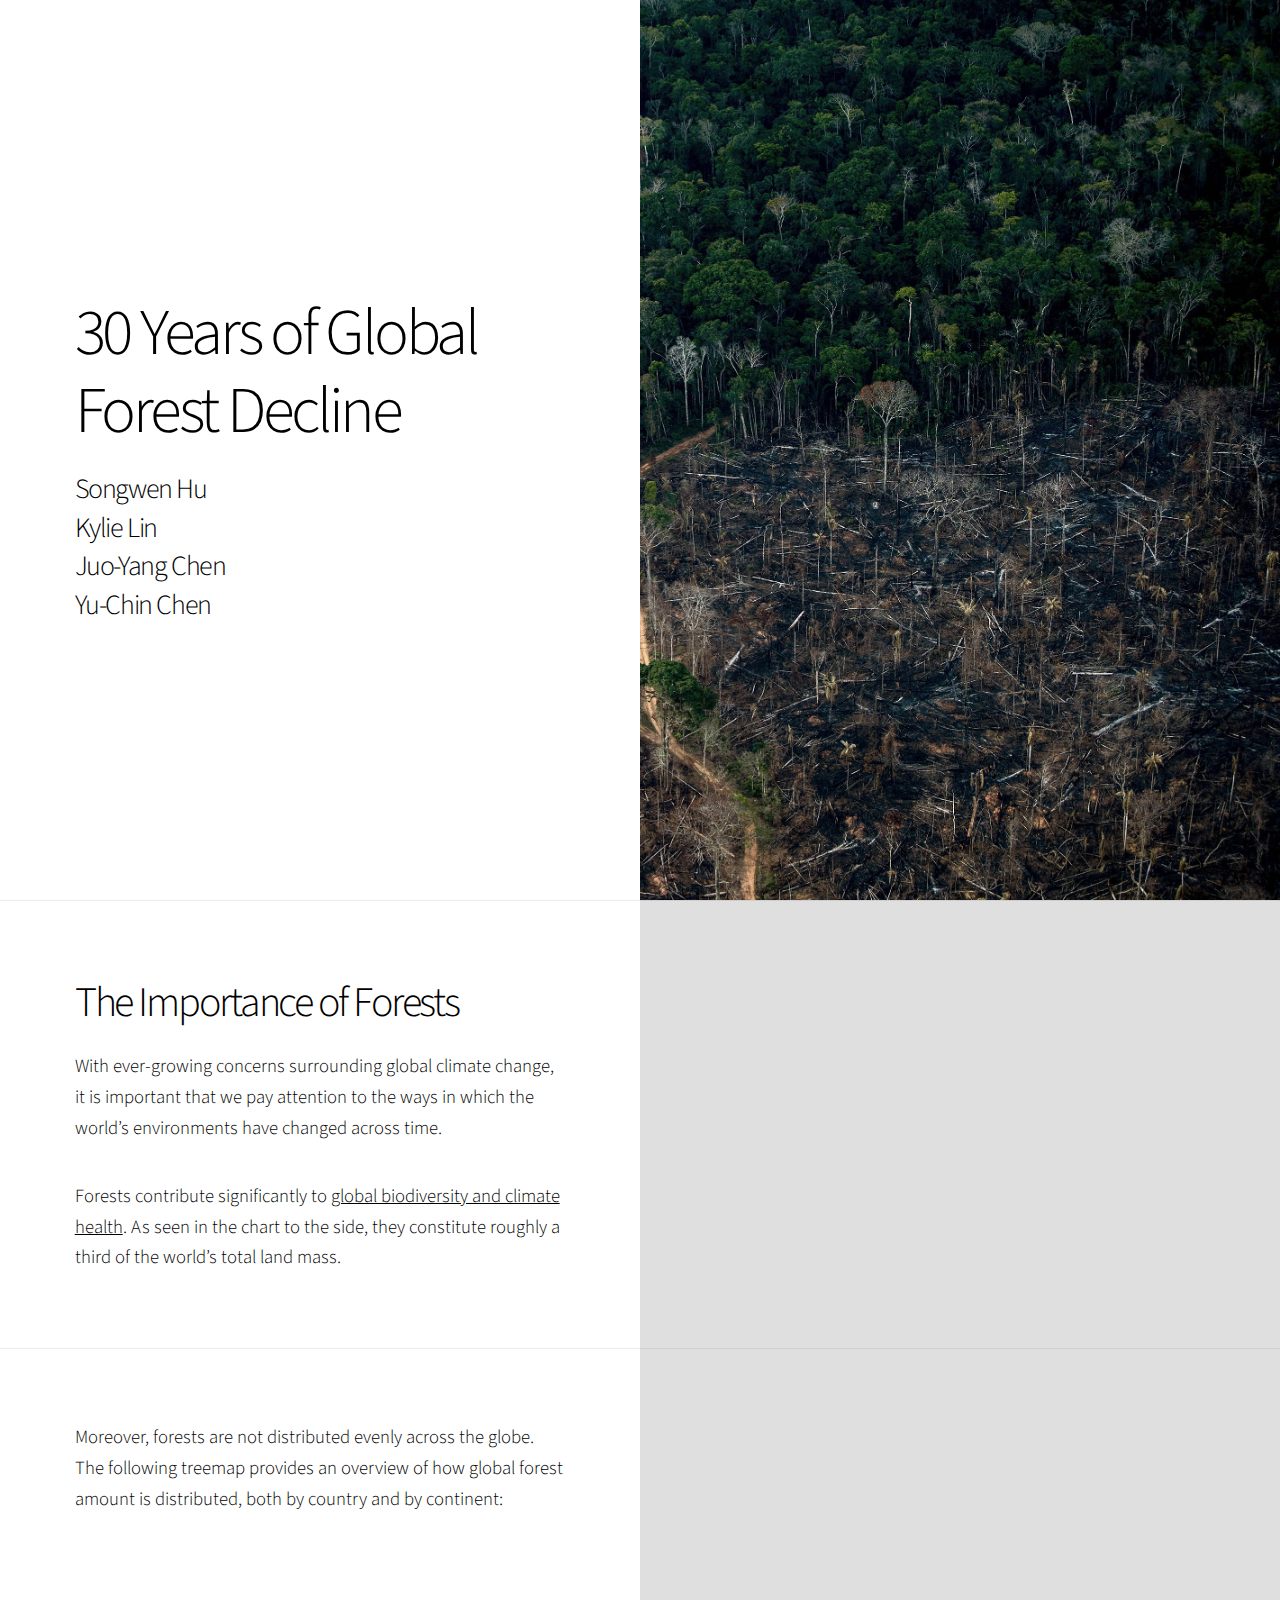
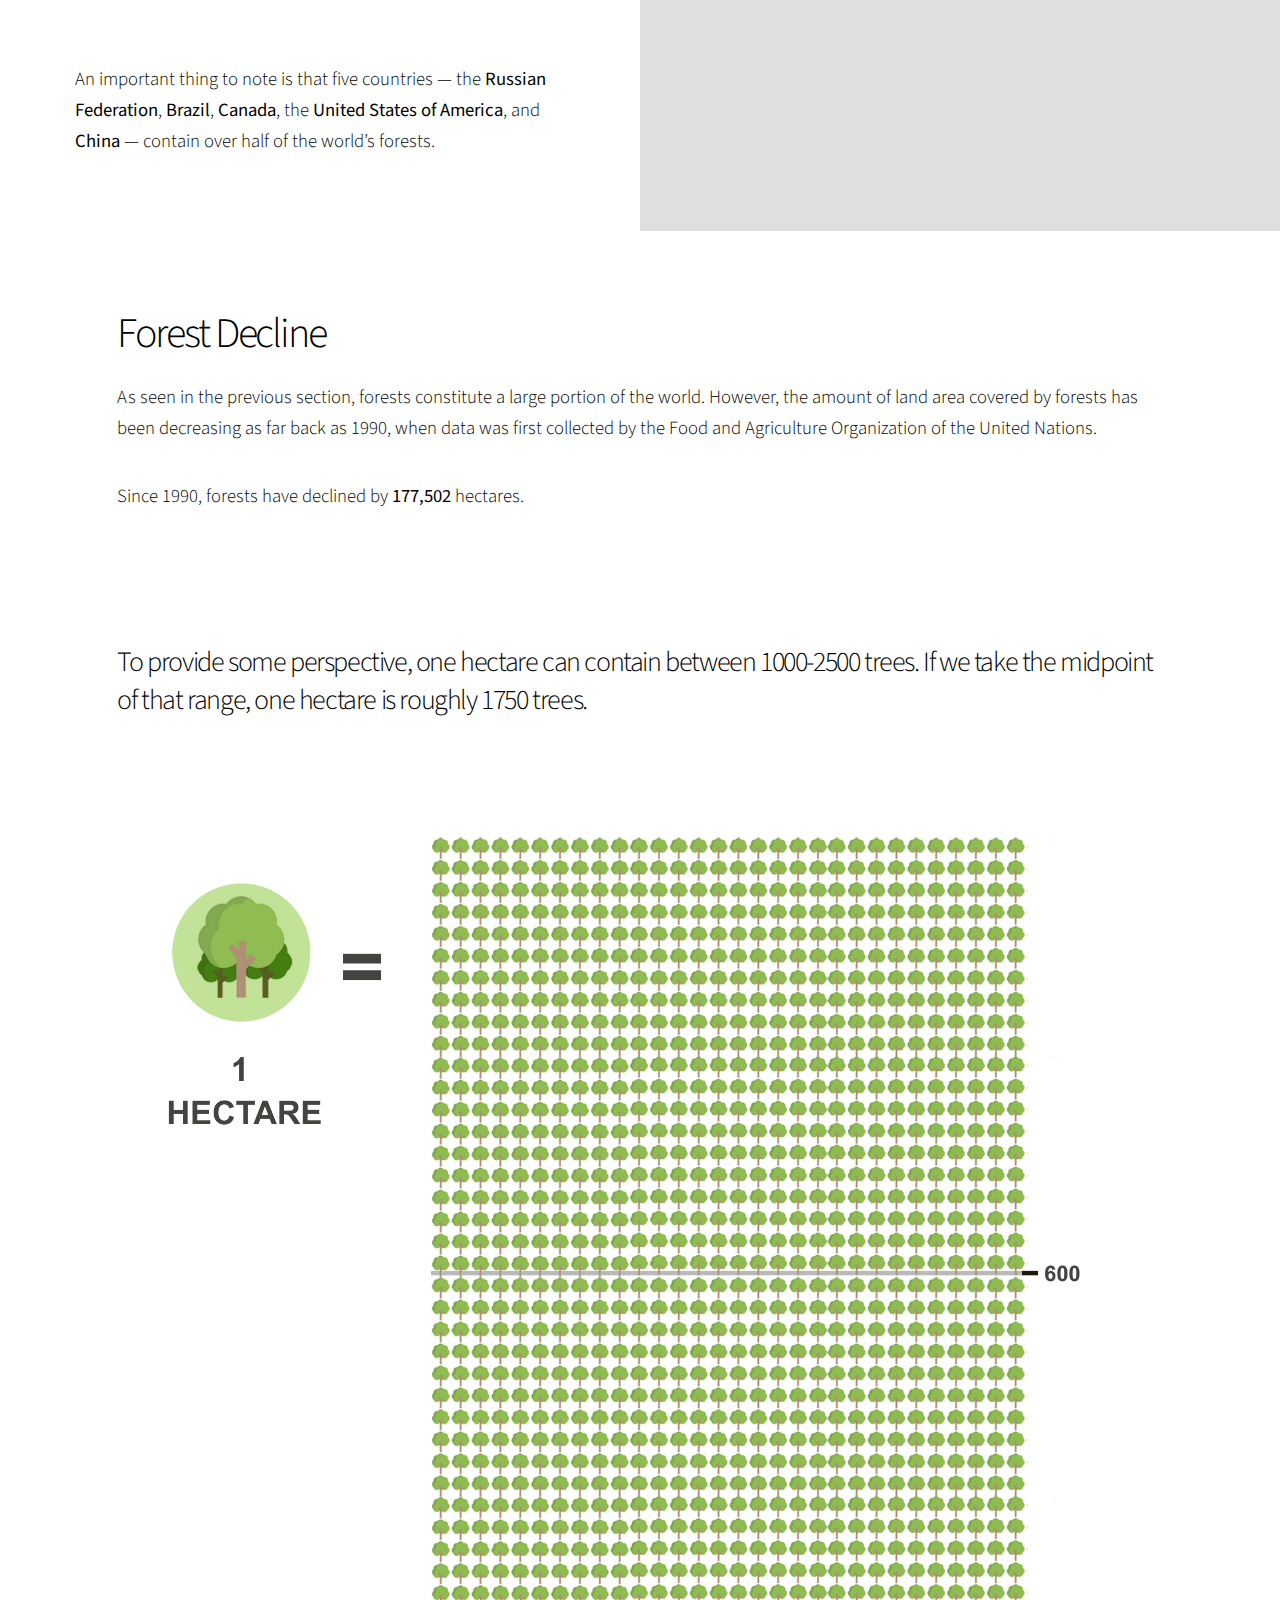
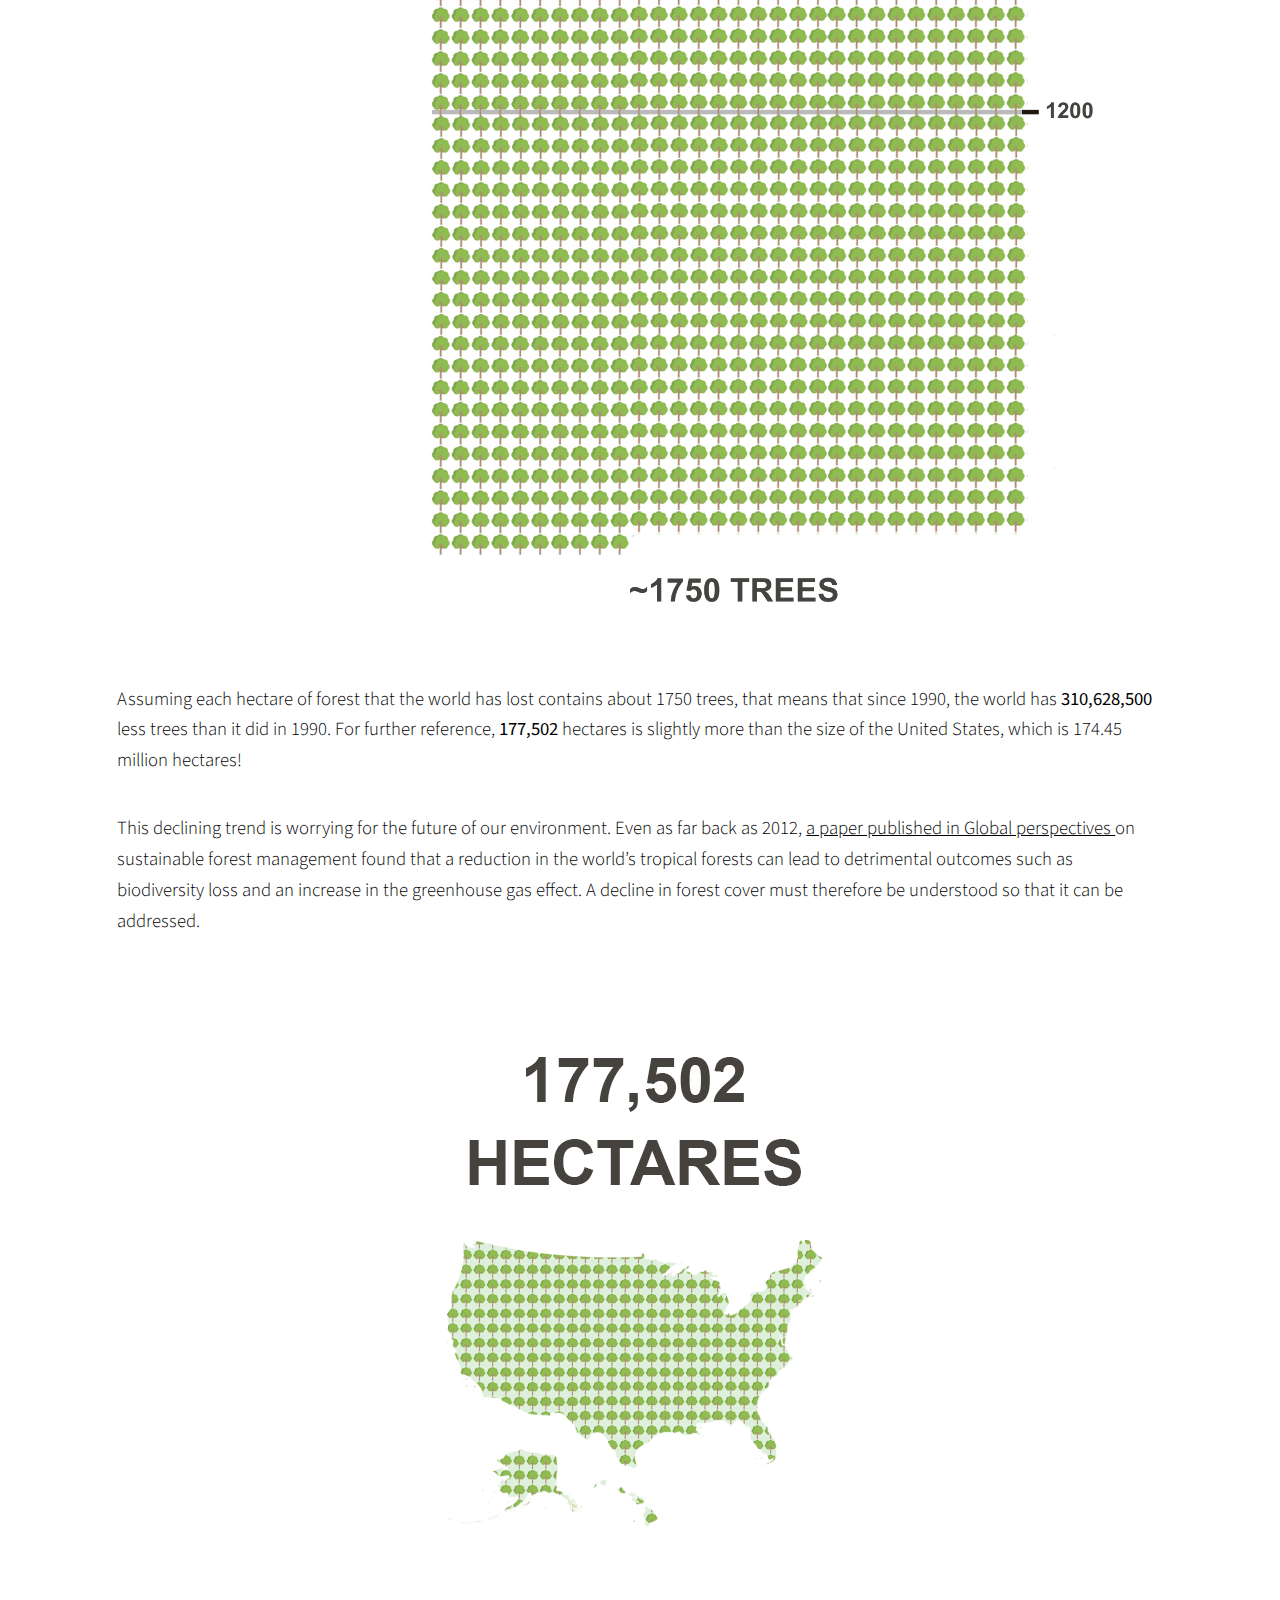
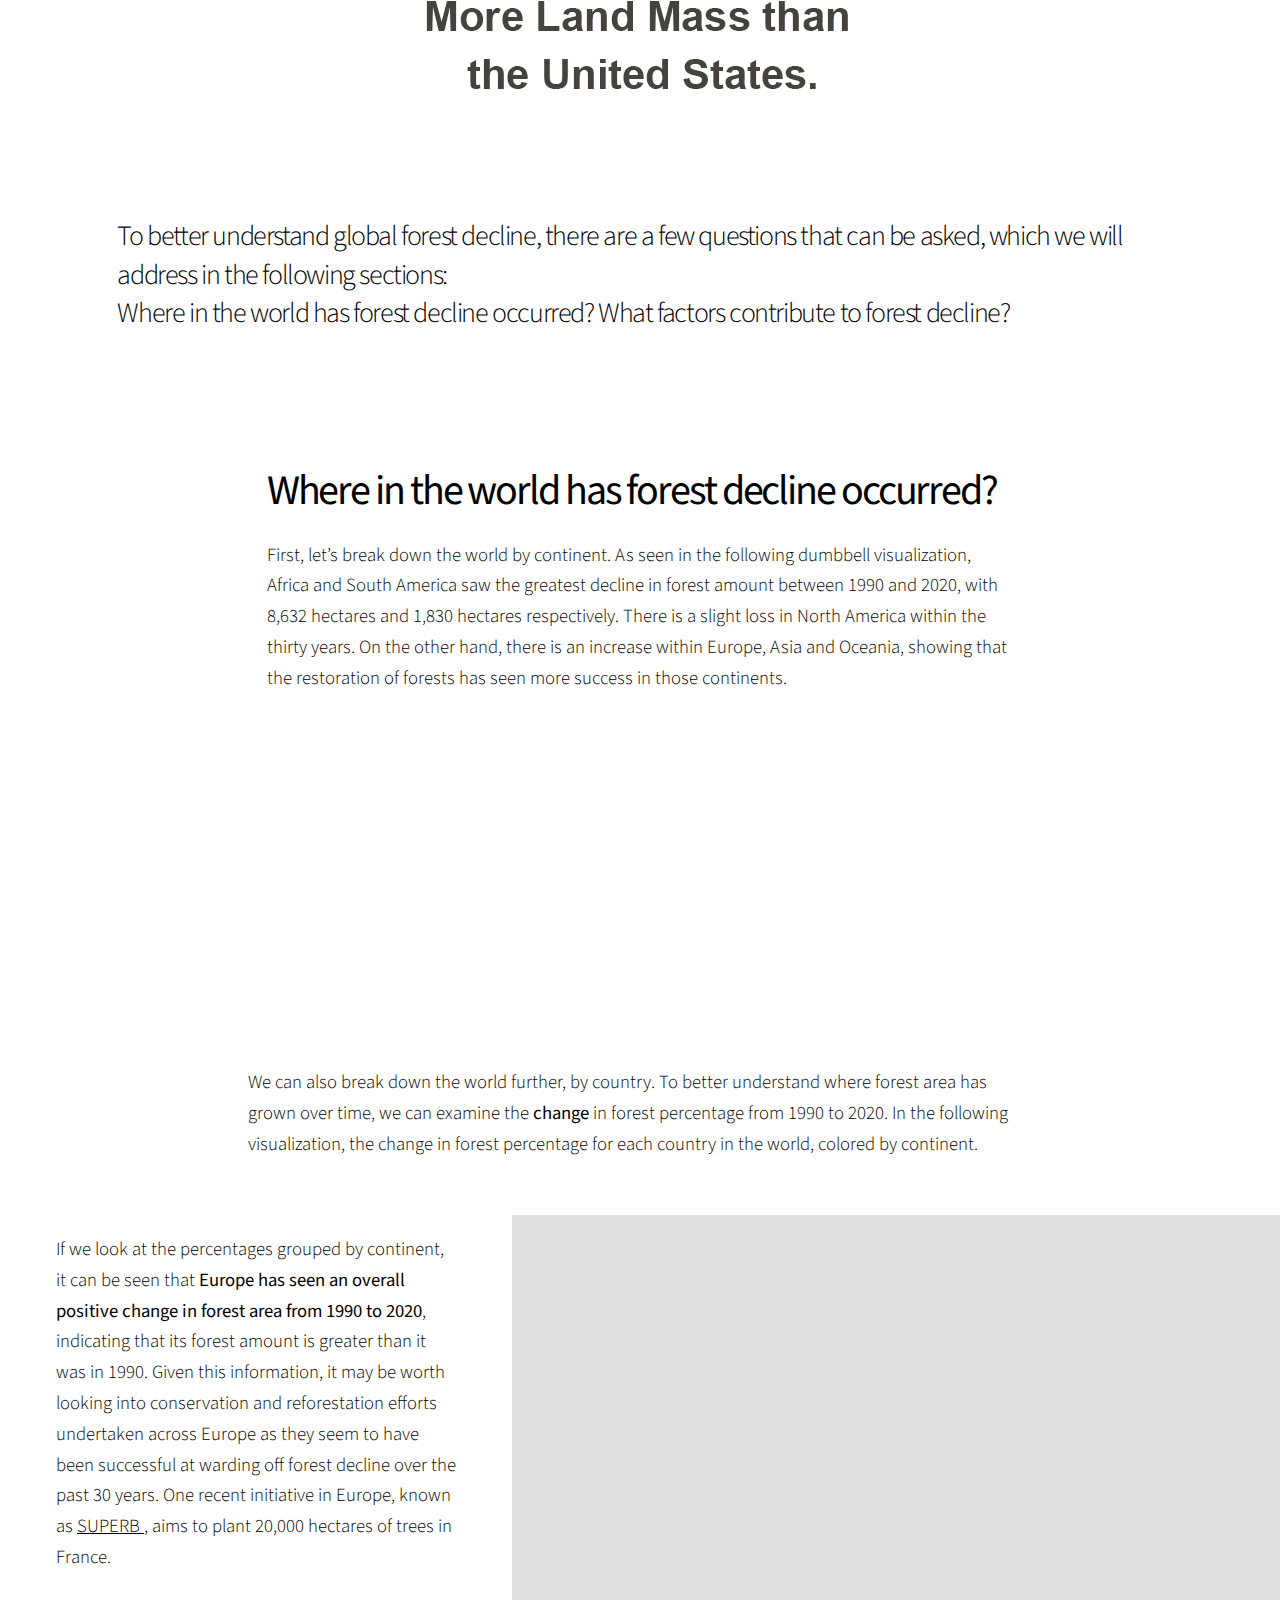
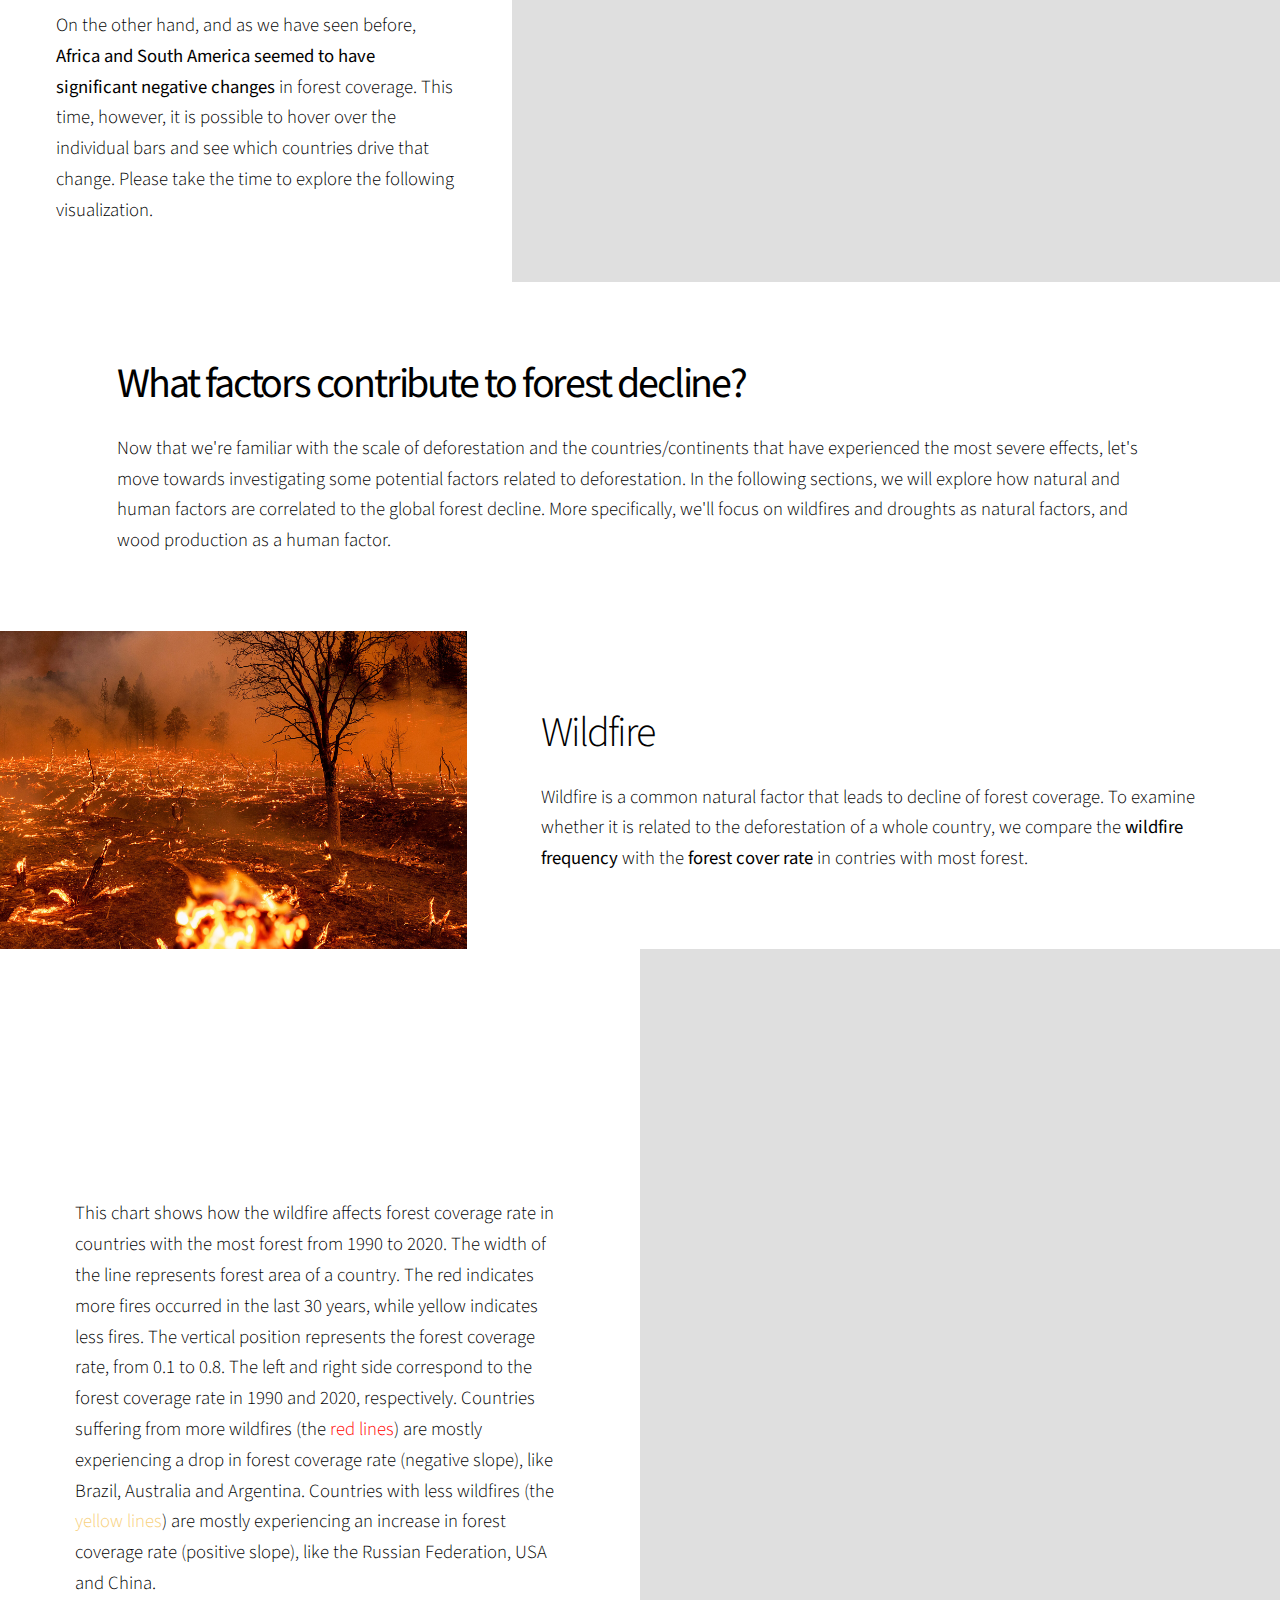
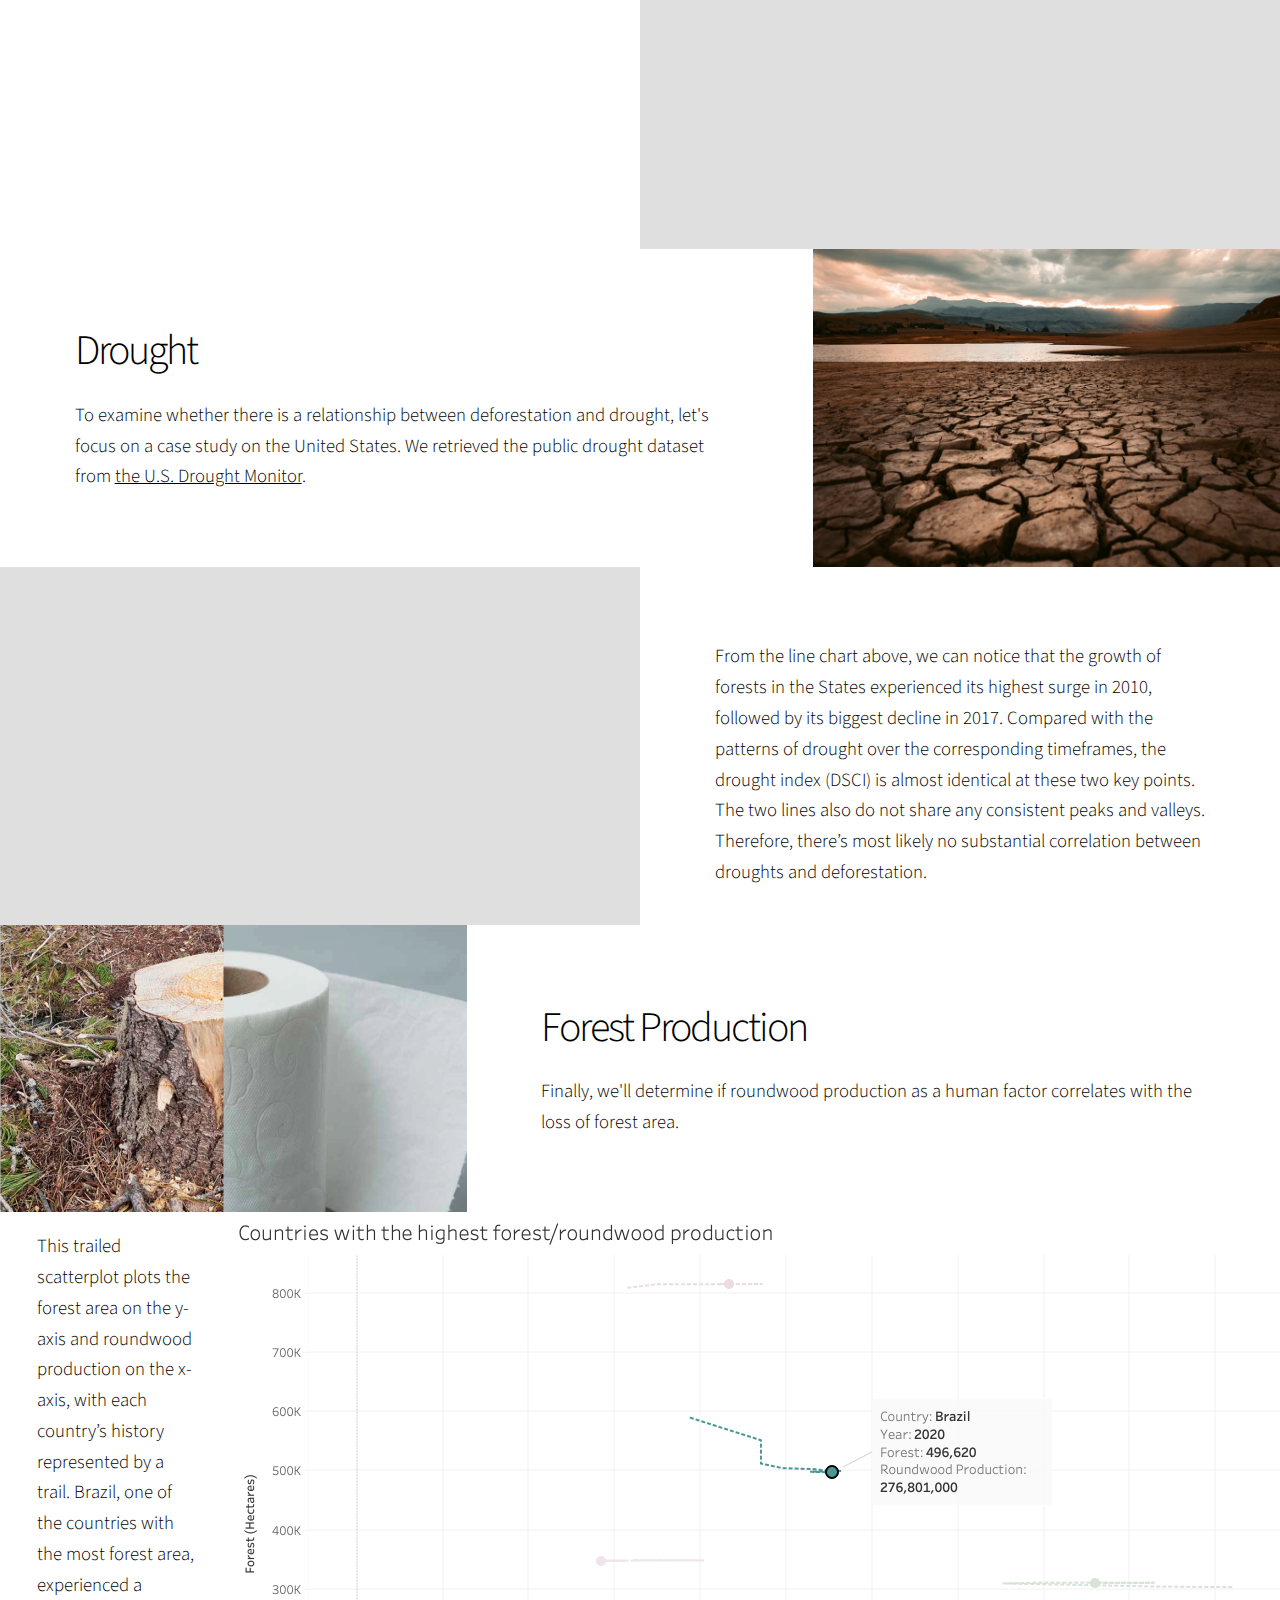
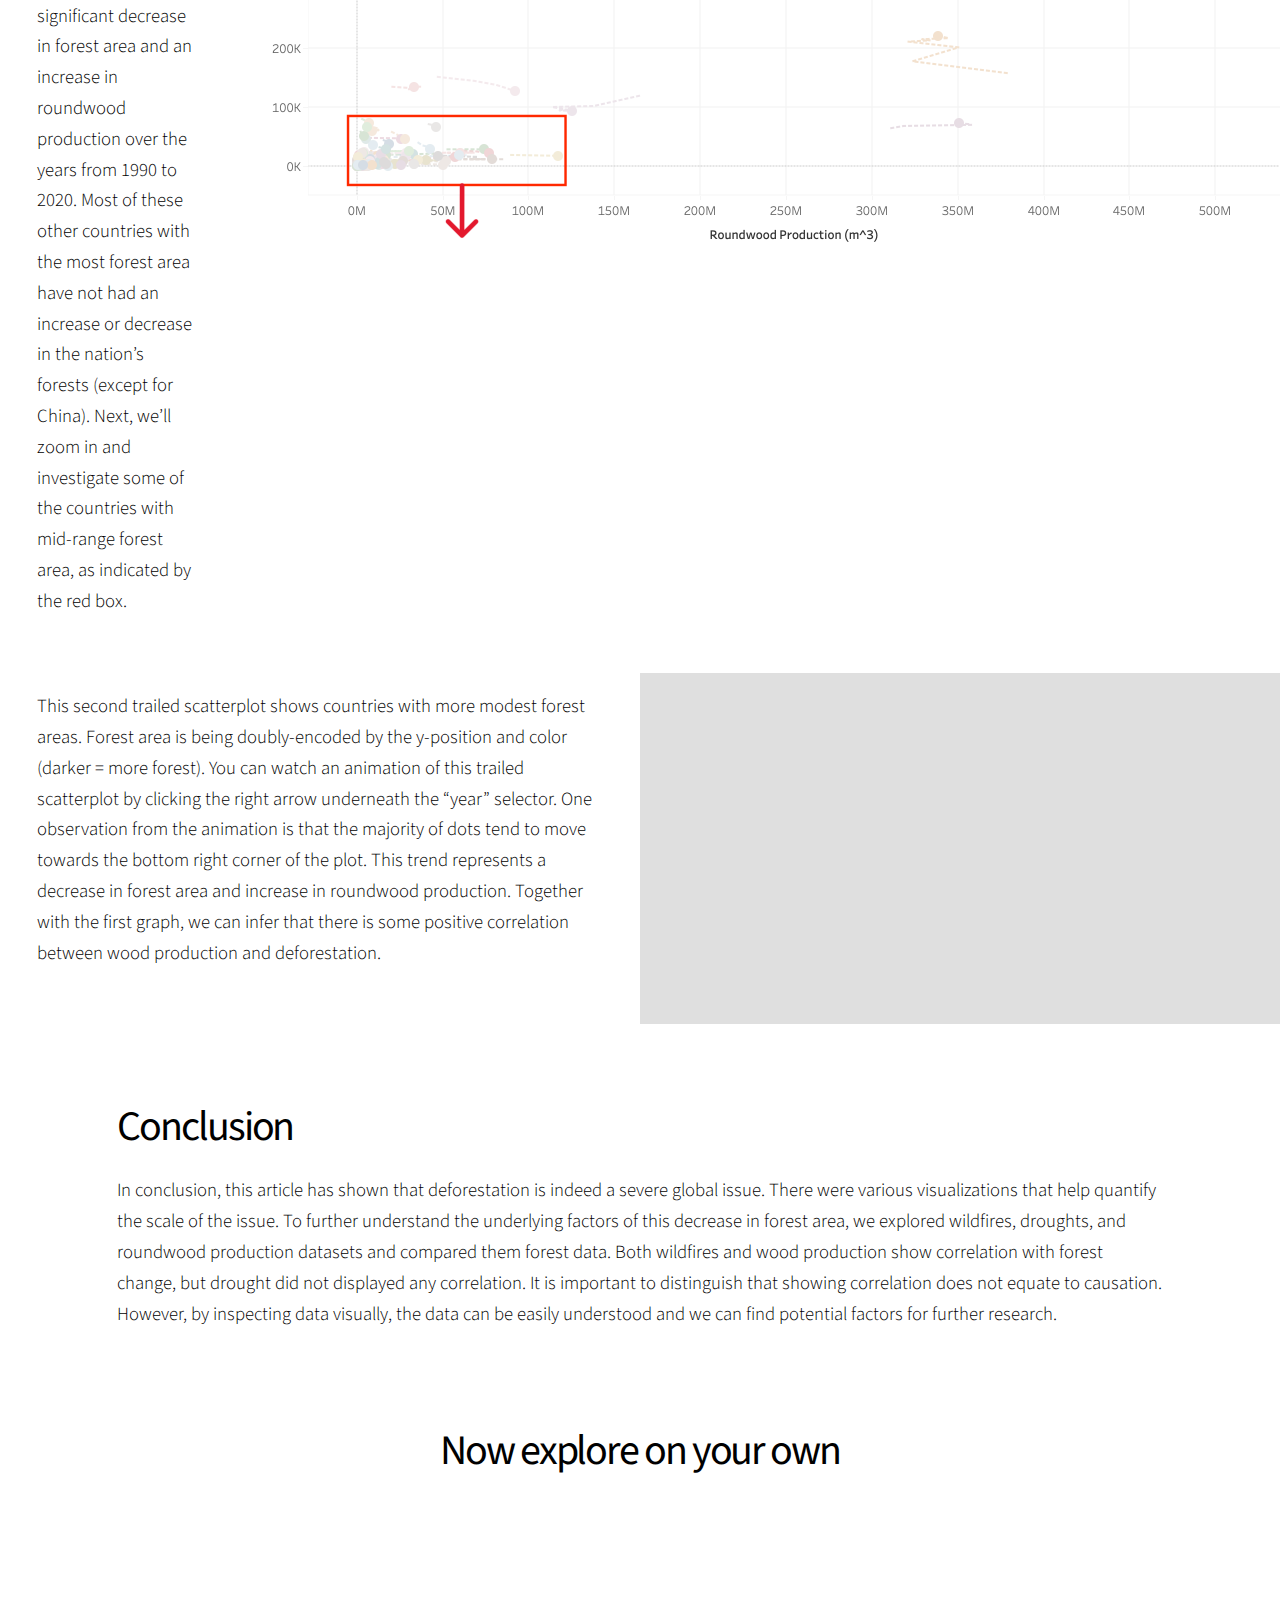
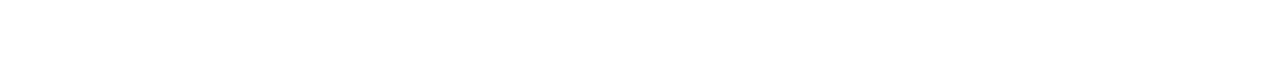
==== commit 154965af: "animated scatter" ====
--- a/index.html
+++ b/index.html
@@ -466,32 +466,13 @@
 			<!-- <h3>Zooming in on some countries with less forest area</h3> -->
 			<p>This second trailed scatterplot shows countries with more modest forest areas. Forest area is being
 				doubly-encoded by the y-position and color (darker = more forest). You can watch an animation of this
-				trailed scatterplot by clicking the right arrow underneath the “year” slider. One observation from the
+				trailed scatterplot by clicking the right arrow underneath the “year” selector. One observation from the
 				animation is that the majority of dots tend to move towards the bottom right corner of the plot. This
 				trend represents a decrease in forest area and increase in roundwood production. Together with the first
 				graph, we can infer that there is some positive correlation between wood production and deforestation.
 			</p>
 		</div>
-		<div class='image' id='viz1701890305021' style='position: relative'><noscript><a href='#'><img
-						alt='Dashboard 2 '
-						src='https:&#47;&#47;public.tableau.com&#47;static&#47;images&#47;Tr&#47;TrailedScatterRegression&#47;Dashboard2&#47;1_rss.png'
-						style='border: none' /></a></noscript><object class='tableauViz' style='display:none;'>
-				<param name='host_url' value='https%3A%2F%2Fpublic.tableau.com%2F' />
-				<param name='embed_code_version' value='3' />
-				<param name='site_root' value='' />
-				<param name='name' value='TrailedScatterRegression&#47;Dashboard2' />
-				<param name='tabs' value='no' />
-				<param name='toolbar' value='no' />
-				<param name='animate_transition' value='no' />
-				<param name='display_static_image' value='no' />
-				<param name='display_spinner' value='no' />
-				<param name='display_overlay' value='no' />
-				<param name='display_count' value='no' />
-				<param name='language' value='en-US' />
-				<param name='filter' value='publish=yes' />
-			</object></div>
-		<script
-			type='text/javascript'>                    var divElement = document.getElementById('viz1701890305021'); var vizElement = divElement.getElementsByTagName('object')[0]; if (divElement.offsetWidth > 800) { vizElement.style.width = '100%'; vizElement.style.height = (divElement.offsetWidth * 0.75) + 'px'; } else if (divElement.offsetWidth > 500) { vizElement.style.width = '100%'; vizElement.style.height = (divElement.offsetWidth * 0.75) + 'px'; } else { vizElement.style.width = '100%'; vizElement.style.height = '727px'; } var scriptElement = document.createElement('script'); scriptElement.src = 'https://public.tableau.com/javascripts/api/viz_v1.js'; vizElement.parentNode.insertBefore(scriptElement, vizElement);                </script>
+		<div class='image' id='viz1701895291164' style='position: relative'><noscript><a href='#'><img alt='Dashboard 1 ' src='https:&#47;&#47;public.tableau.com&#47;static&#47;images&#47;7G&#47;7GX86TWXW&#47;1_rss.png' style='border: none' /></a></noscript><object class='tableauViz'  style='display:none;'><param name='host_url' value='https%3A%2F%2Fpublic.tableau.com%2F' /> <param name='embed_code_version' value='3' /> <param name='path' value='shared&#47;7GX86TWXW' /> <param name='toolbar' value='yes' /><param name='static_image' value='https:&#47;&#47;public.tableau.com&#47;static&#47;images&#47;7G&#47;7GX86TWXW&#47;1.png' /> <param name='animate_transition' value='yes' /><param name='display_static_image' value='yes' /><param name='display_spinner' value='yes' /><param name='display_overlay' value='yes' /><param name='display_count' value='yes' /><param name='language' value='en-US' /><param name='filter' value='publish=yes' /></object></div>                <script type='text/javascript'>                    var divElement = document.getElementById('viz1701895291164');                    var vizElement = divElement.getElementsByTagName('object')[0];                    if ( divElement.offsetWidth > 800 ) { vizElement.style.width='100%';vizElement.style.height=(divElement.offsetWidth*0.75)+'px';} else if ( divElement.offsetWidth > 500 ) { vizElement.style.width='100%';vizElement.style.height=(divElement.offsetWidth*0.75)+'px';} else { vizElement.style.width='100%';vizElement.style.height='727px';}                     var scriptElement = document.createElement('script');                    scriptElement.src = 'https://public.tableau.com/javascripts/api/viz_v1.js';                    vizElement.parentNode.insertBefore(scriptElement, vizElement);                </script>
 	</section>
 
 	</div>
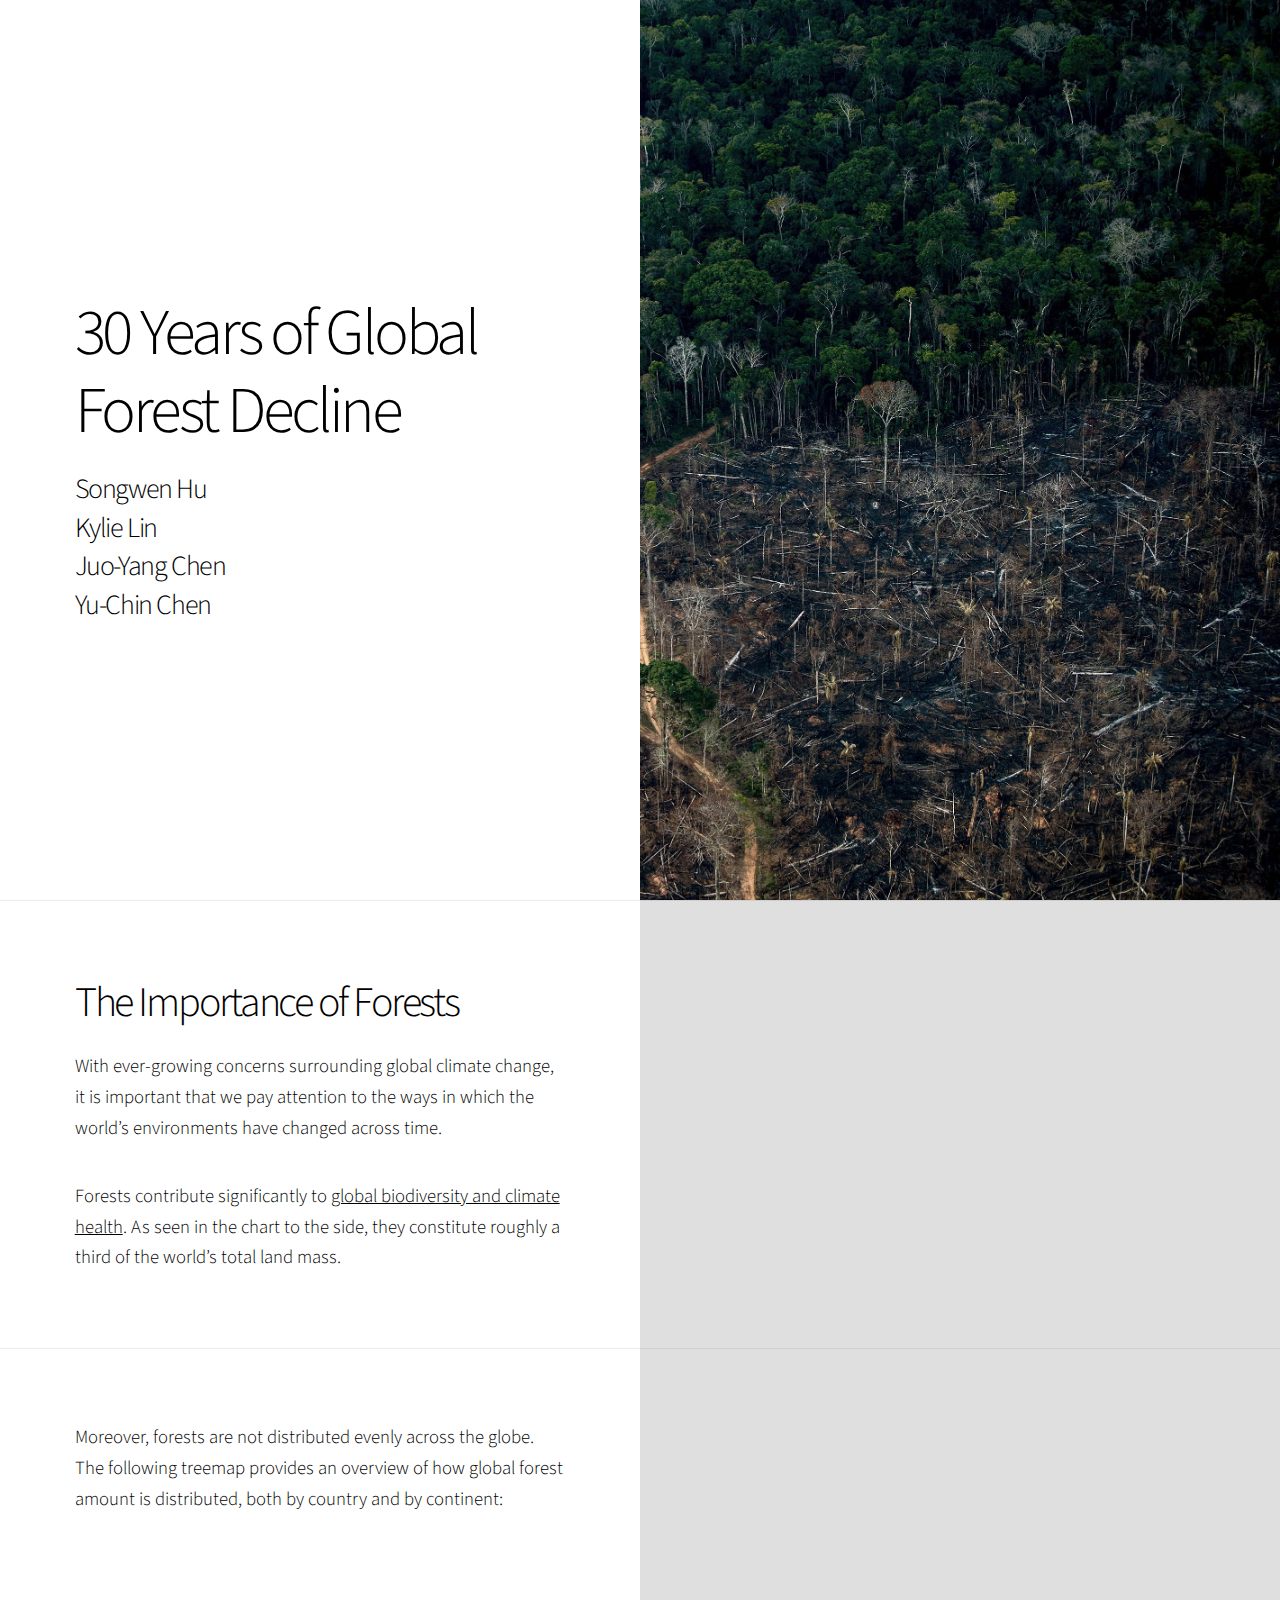
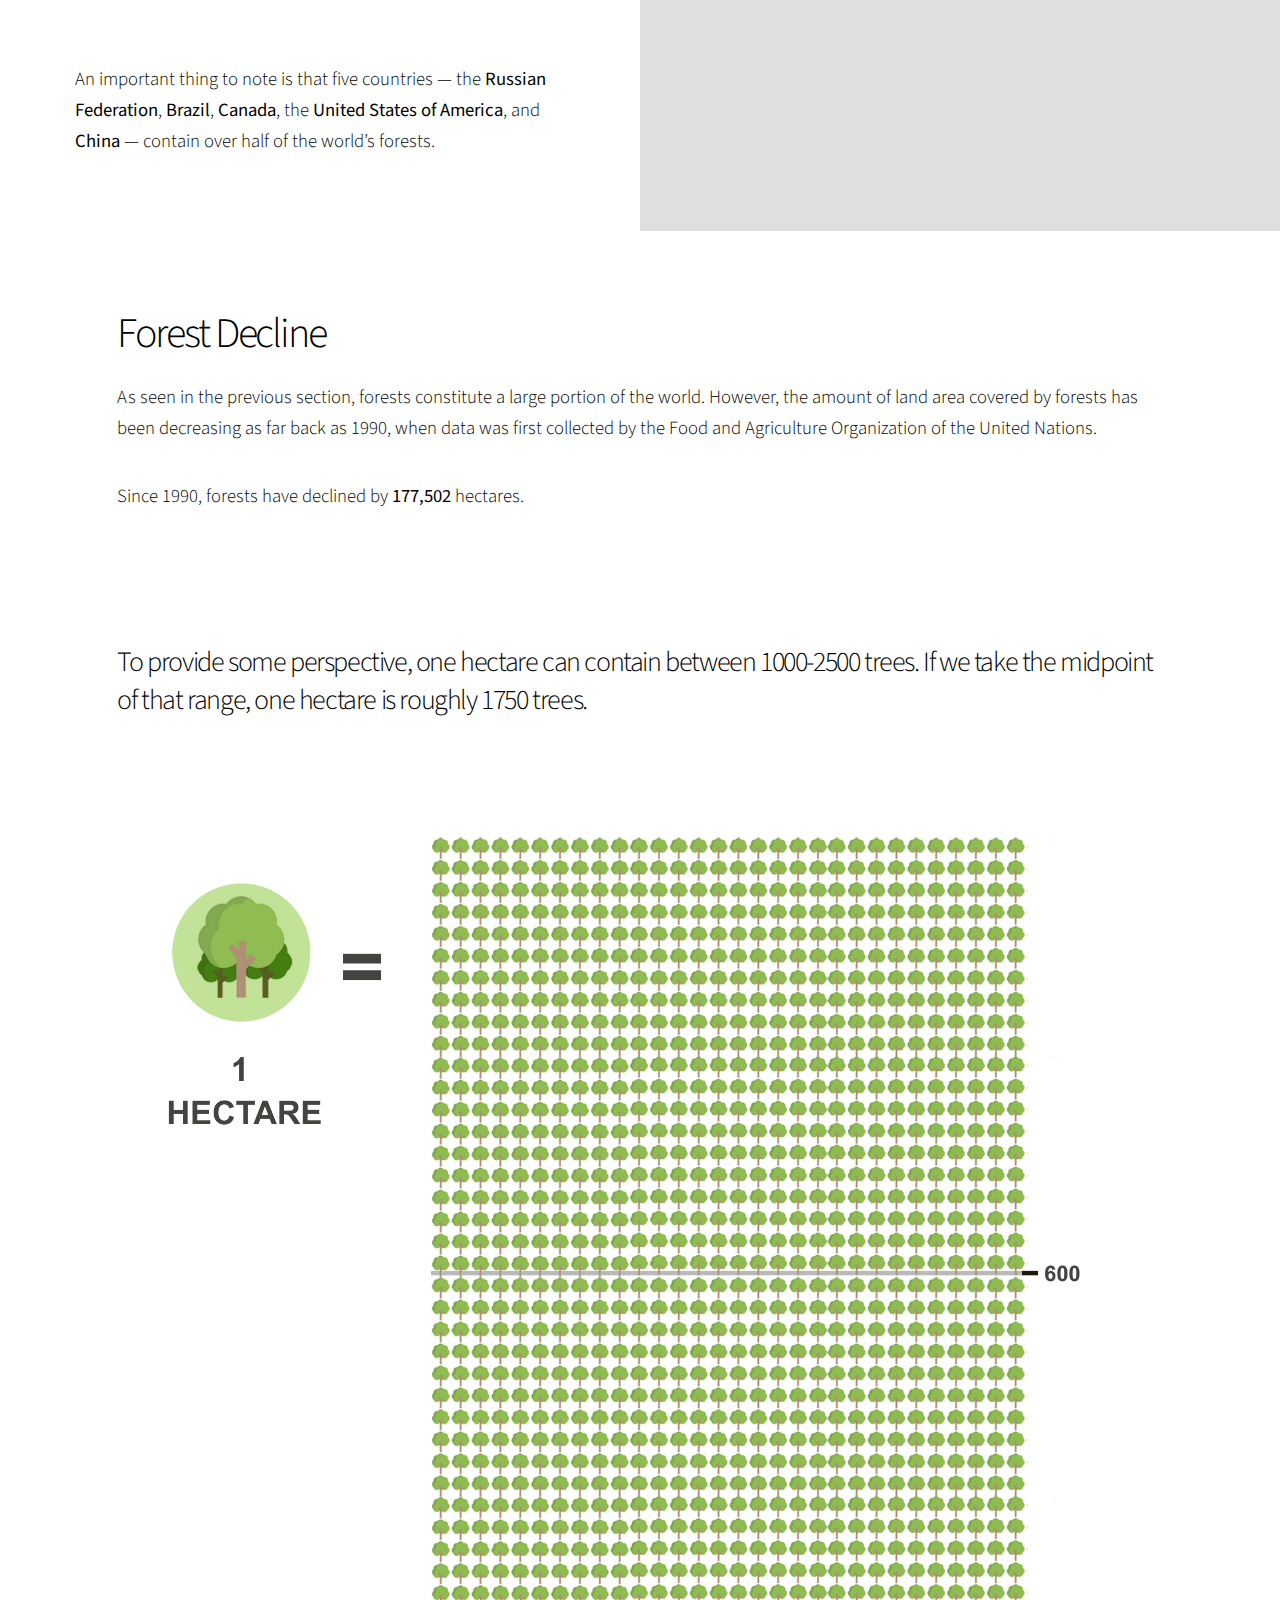
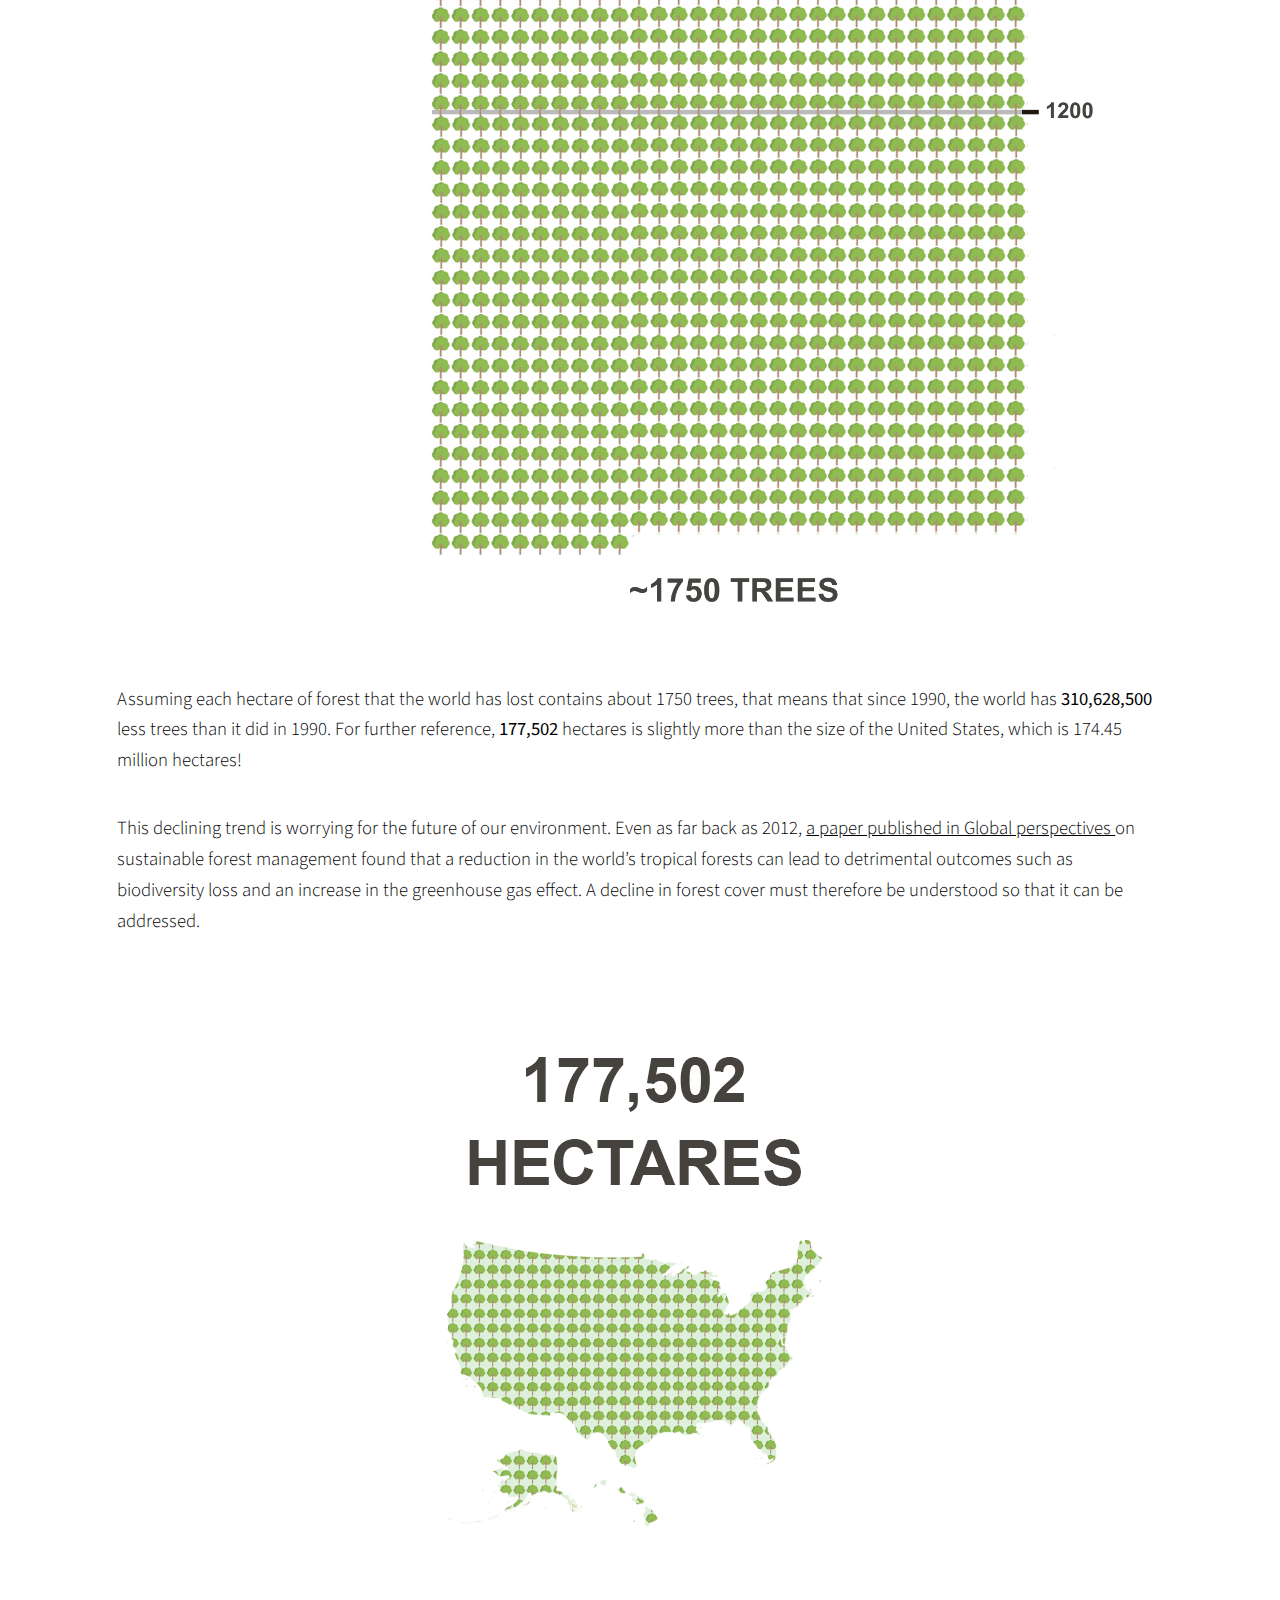
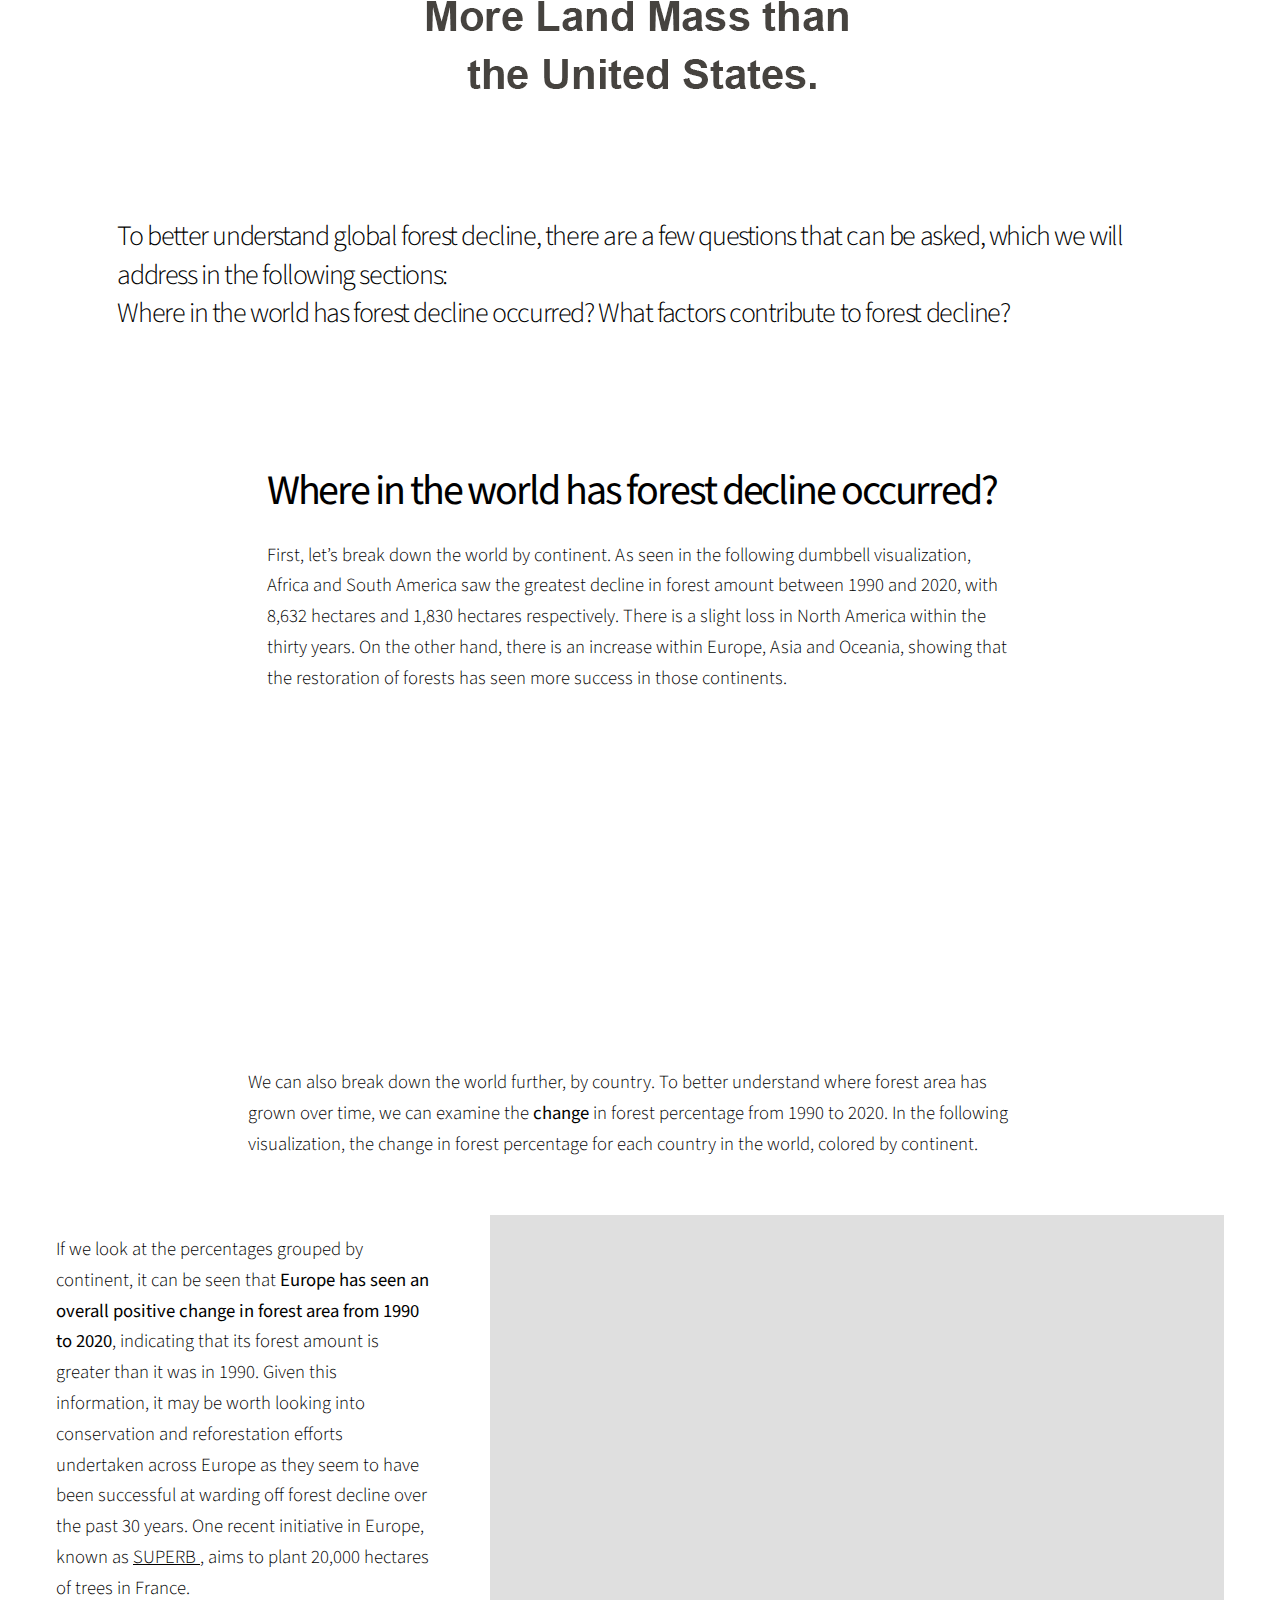
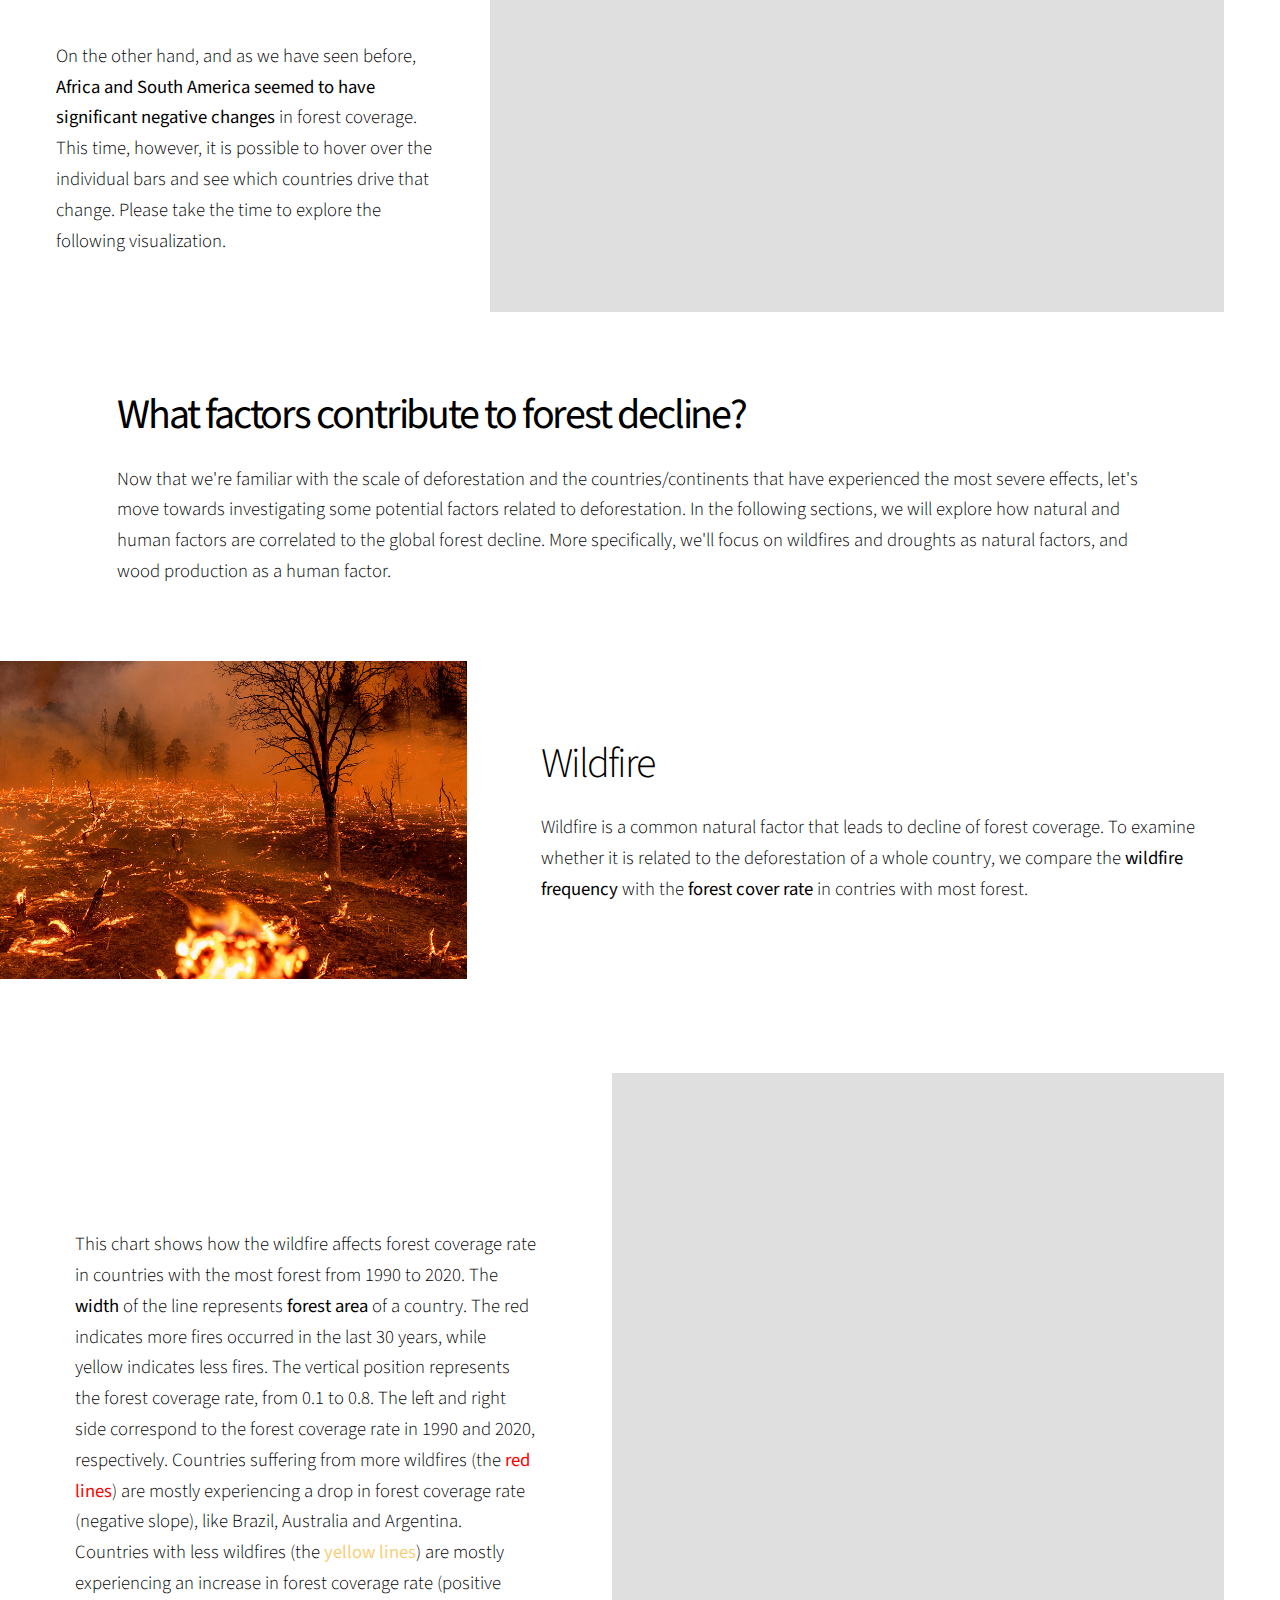
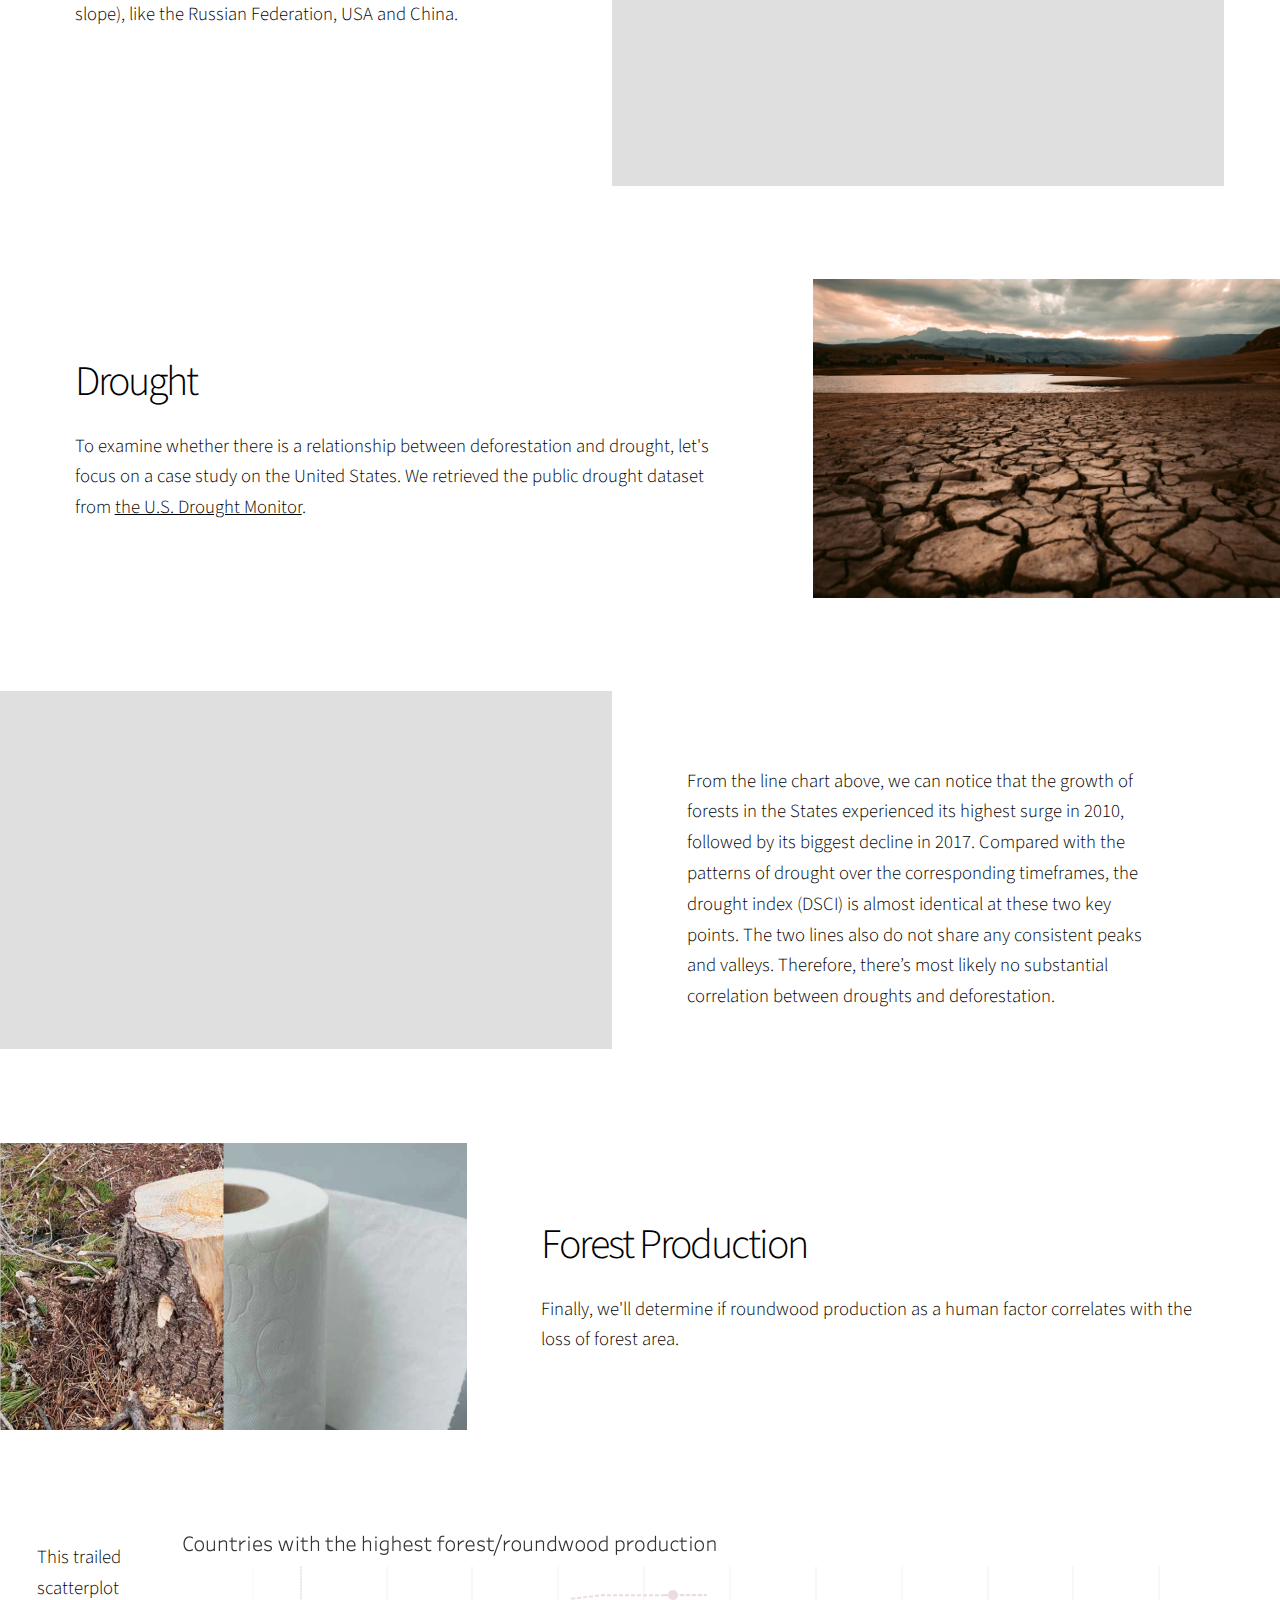
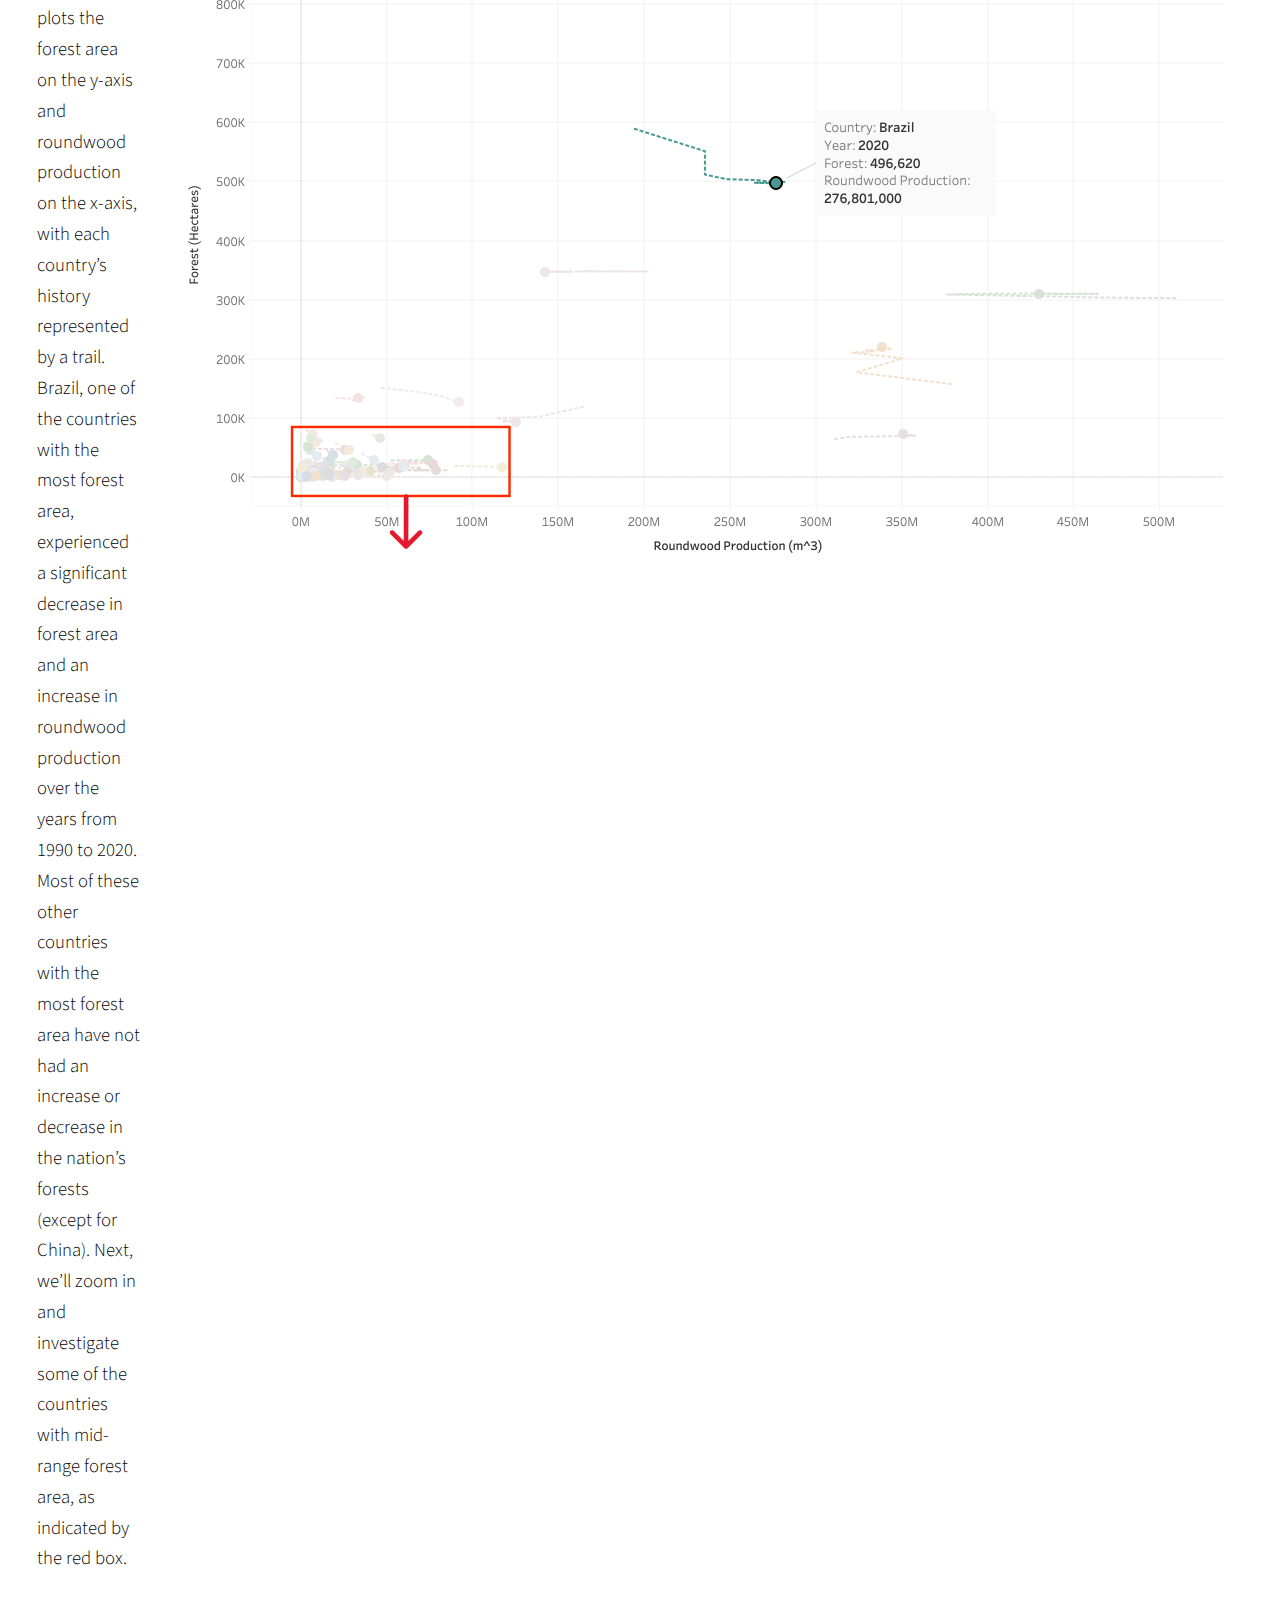
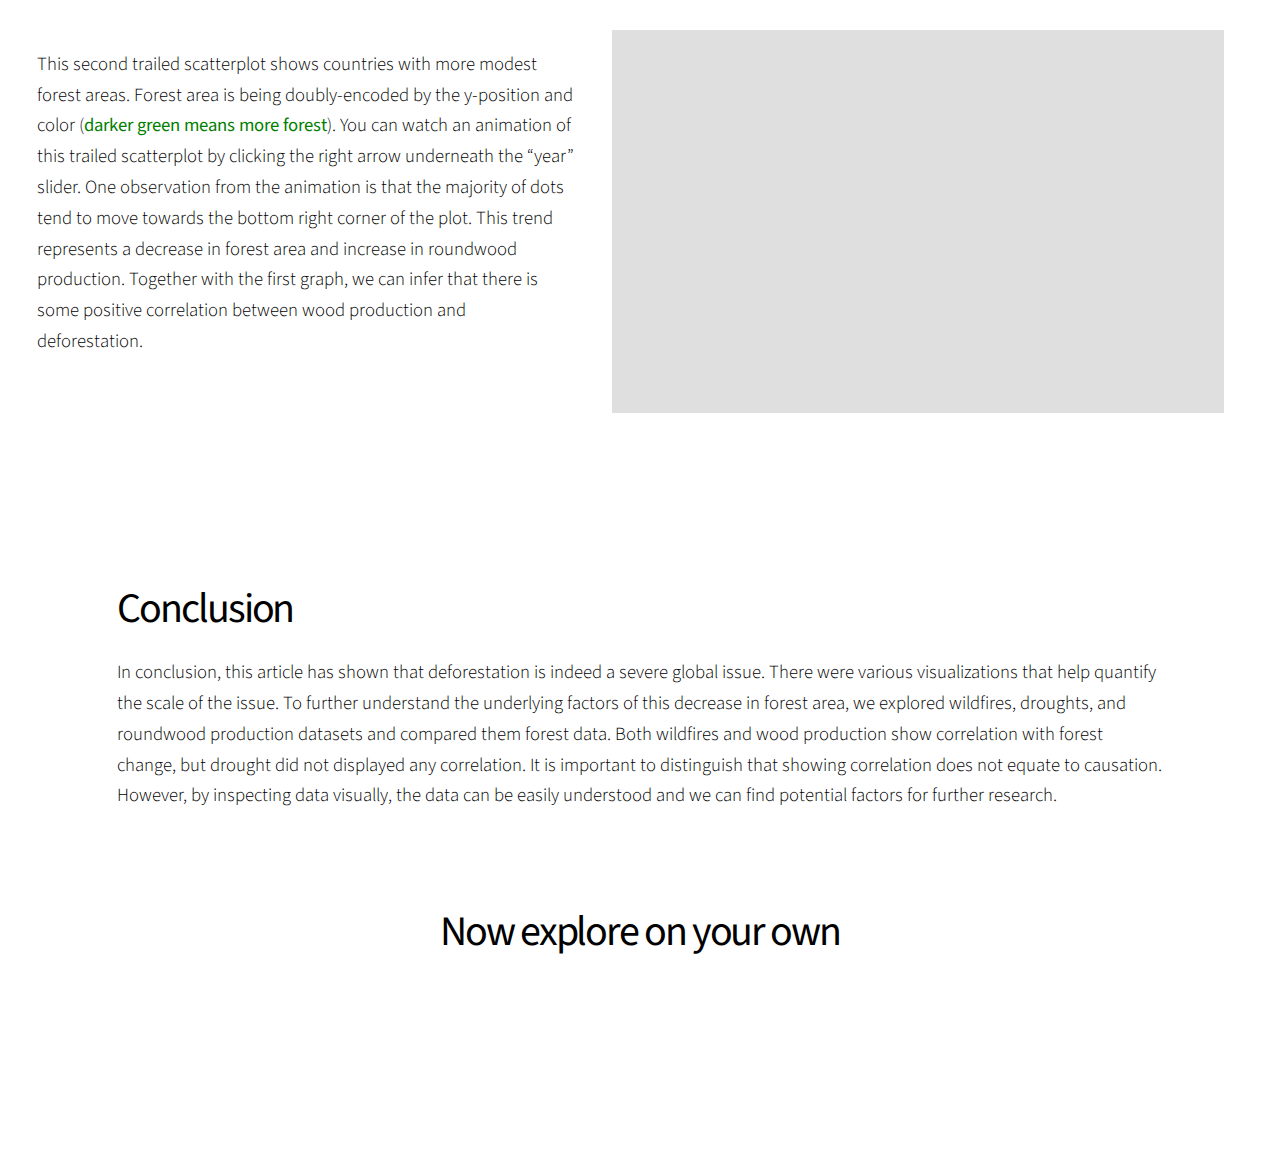
==== commit 957c1c36: "stashed and update" ====
--- a/index.html
+++ b/index.html
@@ -145,7 +145,7 @@
 
 		</div>
 		<div class='tableauPlaceholder' id='viz1701830312384' style='position: relative'><noscript><a href='#'><img
-						alt='仪表板 4 '
+						alt='dashboard 4 '
 						src='https:&#47;&#47;public.tableau.com&#47;static&#47;images&#47;li&#47;line_17018302712930&#47;4&#47;1_rss.png'
 						style='border: none' /></a></noscript><object class='tableauViz' style='display:none;'>
 				<param name='host_url' value='https%3A%2F%2Fpublic.tableau.com%2F' />
@@ -241,7 +241,7 @@
 		</div>
 	</section>
 
-	<section style="height:15rem; padding-left: 5rem; padding-right: 5rem; overflow: hidden;">
+	<section style="height:15rem; padding-left: 15rem; padding-right: 15rem; overflow: hidden;">
 		<div class='tableauPlaceholder' id='viz1701881803676' style='position: relative'><noscript><a href='#'><img
 						alt='Forest decrease&#47;increase between 2020 and 1990 '
 						src='https:&#47;&#47;public.tableau.com&#47;static&#47;images&#47;De&#47;Deforestation_public&#47;Sheet2&#47;1_rss.png'
@@ -280,7 +280,8 @@
 
 	<!-- Where in the World 3 -->
 	<section
-		class="banner style1 content-align-left image-position-center onload-image-fade-in onload-content-fade-right">
+		class="banner style1 content-align-left image-position-center onload-image-fade-in onload-content-fade-right"
+		style="padding: 0rem 3rem 0rem 0rem !important;">
 		<div class="content" style="padding: 1rem 3rem 1rem 3rem !important;">
 			<p> If we look at the percentages grouped by continent, it can be seen
 				that <b>Europe has seen an overall positive change in forest area from 1990 to 2020</b>,
@@ -331,7 +332,8 @@
 			<h2><b>What factors contribute to forest decline?</b>
 			</h2>
 			<p> Now that we're familiar with the scale of deforestation and the countries/continents that have
-				experienced the most severe effects, let's move towards investigating some potential factors related to deforestation. In the following sections,
+				experienced the most severe effects, let's move towards investigating some potential factors related to
+				deforestation. In the following sections,
 				we will explore how natural and human factors are correlated to the global forest decline. More
 				specifically, we'll focus on wildfires
 				and droughts as natural factors, and wood production as a human factor.
@@ -345,7 +347,9 @@
 		id="first">
 		<div class="content">
 			<h2>Wildfire</h2>
-			<p> Wildfire is a common natural factor that leads to decline of forest coverage. To examine whether it is related to the deforestation of a whole country, we compare the <b>wildfire frequency</b> with the <b>forest cover rate</b> in contries with most forest. 
+			<p> Wildfire is a common natural factor that leads to decline of forest coverage. To examine whether it is
+				related to the deforestation of a whole country, we compare the <b>wildfire frequency</b> with the
+				<b>forest cover rate</b> in contries with most forest.
 			</p>
 
 		</div>
@@ -357,24 +361,27 @@
 	<!-- Fire -->
 	<section
 		class="banner style1 fullscreen orient-left content-align-left image-position-center onscroll-image-fade-in"
-		id="first">
+		id="first" style="padding: 5rem 3rem 5rem 0rem !important;">
 		<div class="content">
 			<p>This chart shows how the wildfire affects forest coverage rate in countries with the most forest from
 				1990
-				to 2020. The width of the line represents forest area of a country. The red indicates more
+				to 2020. The <b>width </b>of the line represents <b>forest area</b> of a country. The red indicates more
 				fires occurred in the last 30 years, while yellow indicates less fires. The vertical position
 				represents the forest coverage rate, from 0.1 to 0.8. The left and right side correspond to the forest
 				coverage rate in 1990 and 2020, respectively.
-				Countries suffering from more wildfires (the  <text style="color: red;">red lines</text>) are mostly experiencing a drop in forest
+				Countries suffering from more wildfires (the <b style="color: red;">red lines</b>) are mostly
+				experiencing a drop in forest
 				coverage
-				rate (negative slope), like Brazil, Australia and Argentina. Countries with less wildfires (the <text style="color: #f7cf7b;">yellow lines</text>) are
+				rate (negative slope), like Brazil, Australia and Argentina. Countries with less wildfires (the <b
+					style="color: #f7cf7b;">yellow lines</b>) are
 				mostly experiencing an increase in forest coverage rate (positive slope), like the Russian Federation,
 				USA and China.
 			</p>
 
 		</div>
 
-		<div class='image' id='viz1701817940318' style='position: relative'><noscript><a href='#'><img alt='仪表板 2 '
+		<div class='image' id='viz1701817940318' style='position: relative'><noscript><a href='#'><img
+						alt='dashboard 2 '
 						src='https:&#47;&#47;public.tableau.com&#47;static&#47;images&#47;di&#47;discuss_16993012170900&#47;2_1&#47;1_rss.png'
 						style='border: none' /></a></noscript><object class='tableauViz' style='display:none;'>
 				<param name='host_url' value='https%3A%2F%2Fpublic.tableau.com%2F' />
@@ -416,7 +423,8 @@
 		</div>
 	</section>
 
-	<section class="banner style1 orient-right content-align-left image-position-center onscroll-image-fade-in">
+	<section class="banner style1 orient-right content-align-left image-position-center onscroll-image-fade-in"
+		style="padding: 5rem 3rem 5rem 0rem !important;">
 		<div class="content">
 			From the line chart above, we can notice that the growth of forests in the States experienced its highest
 			surge in 2010, followed by its biggest decline in 2017. Compared with the patterns of drought over the
@@ -425,7 +433,27 @@
 			share any consistent peaks and valleys.
 			Therefore, there’s most likely no substantial correlation between droughts and deforestation.
 		</div>
-		<div class='image' id='viz1701893819917' style='position: relative'><noscript><a href='#'><img alt='仪表板 1 ' src='https:&#47;&#47;public.tableau.com&#47;static&#47;images&#47;Up&#47;UpdatedDrought&#47;1&#47;1_rss.png' style='border: none' /></a></noscript><object class='tableauViz'  style='display:none;'><param name='host_url' value='https%3A%2F%2Fpublic.tableau.com%2F' /> <param name='embed_code_version' value='3' /> <param name='site_root' value='' /><param name='name' value='UpdatedDrought&#47;1' /><param name='tabs' value='no' /><param name='toolbar' value='yes' /><param name='static_image' value='https:&#47;&#47;public.tableau.com&#47;static&#47;images&#47;Up&#47;UpdatedDrought&#47;1&#47;1.png' /> <param name='animate_transition' value='yes' /><param name='display_static_image' value='yes' /><param name='display_spinner' value='yes' /><param name='display_overlay' value='yes' /><param name='display_count' value='yes' /><param name='language' value='en-US' /></object></div>                <script type='text/javascript'>                    var divElement = document.getElementById('viz1701893819917');                    var vizElement = divElement.getElementsByTagName('object')[0];                    if ( divElement.offsetWidth > 800 ) { vizElement.style.width='100%';vizElement.style.height=(divElement.offsetWidth*0.75)+'px';} else if ( divElement.offsetWidth > 500 ) { vizElement.style.width='100%';vizElement.style.height=(divElement.offsetWidth*0.75)+'px';} else { vizElement.style.width='100%';vizElement.style.height='727px';}                     var scriptElement = document.createElement('script');                    scriptElement.src = 'https://public.tableau.com/javascripts/api/viz_v1.js';                    vizElement.parentNode.insertBefore(scriptElement, vizElement);                </script>
+		<div class='image' id='viz1701893819917' style='position: relative'><noscript><a href='#'><img
+						alt='dashboard 1 '
+						src='https:&#47;&#47;public.tableau.com&#47;static&#47;images&#47;Up&#47;UpdatedDrought&#47;1&#47;1_rss.png'
+						style='border: none' /></a></noscript><object class='tableauViz' style='display:none;'>
+				<param name='host_url' value='https%3A%2F%2Fpublic.tableau.com%2F' />
+				<param name='embed_code_version' value='3' />
+				<param name='site_root' value='' />
+				<param name='name' value='UpdatedDrought&#47;1' />
+				<param name='tabs' value='no' />
+				<param name='toolbar' value='yes' />
+				<param name='static_image'
+					value='https:&#47;&#47;public.tableau.com&#47;static&#47;images&#47;Up&#47;UpdatedDrought&#47;1&#47;1.png' />
+				<param name='animate_transition' value='yes' />
+				<param name='display_static_image' value='yes' />
+				<param name='display_spinner' value='yes' />
+				<param name='display_overlay' value='yes' />
+				<param name='display_count' value='yes' />
+				<param name='language' value='en-US' />
+			</object></div>
+		<script
+			type='text/javascript'>                    var divElement = document.getElementById('viz1701893819917'); var vizElement = divElement.getElementsByTagName('object')[0]; vizElement.style.width = '100%';vizElement.style.height = '100%'; var scriptElement = document.createElement('script'); scriptElement.src = 'https://public.tableau.com/javascripts/api/viz_v1.js'; vizElement.parentNode.insertBefore(scriptElement, vizElement);                </script>
 	</section>
 
 
@@ -444,7 +472,9 @@
 			<img src="images/paper.png" alt="" />
 		</div>
 	</section>
-	<section class="banner style1 orient-left content-align-left image-position-right onload-image-fade-in onload-content-fade-right">
+	<section
+		class="banner style1 orient-left content-align-left image-position-right onload-image-fade-in onload-content-fade-right"
+		style="padding: 5rem 3rem 0rem 0rem !important;">
 		<div class="content" style="padding: 1rem 2rem 1rem 2rem !important;">
 			<!-- <h3>Forest vs. Wood Production Overview</h3> -->
 			<p>This trailed scatterplot plots the forest area on the y-axis and roundwood production on the x-axis, with
@@ -461,12 +491,15 @@
 		</div>
 	</section>
 
-	<section class="banner style1 orient-left content-align-left image-position-right onload-image-fade-in onload-content-fade-right">
+	<section
+		class="banner style1 orient-left content-align-left image-position-right onload-image-fade-in onload-content-fade-right"
+		style="padding: 0rem 3rem 5rem 0rem !important;">
 		<div class="content" style="padding: 1rem 2rem 1rem 2rem !important;">
 			<!-- <h3>Zooming in on some countries with less forest area</h3> -->
 			<p>This second trailed scatterplot shows countries with more modest forest areas. Forest area is being
-				doubly-encoded by the y-position and color (darker = more forest). You can watch an animation of this
-				trailed scatterplot by clicking the right arrow underneath the “year” selector. One observation from the
+				doubly-encoded by the y-position and color (<b style="color: green;">darker green means more
+					forest</b>). You can watch an animation of this
+				trailed scatterplot by clicking the right arrow underneath the “year” slider. One observation from the
 				animation is that the majority of dots tend to move towards the bottom right corner of the plot. This
 				trend represents a decrease in forest area and increase in roundwood production. Together with the first
 				graph, we can infer that there is some positive correlation between wood production and deforestation.
@@ -491,7 +524,8 @@
 				production show correlation with forest change,
 				but drought did not displayed any correlation. It is important to distinguish that showing correlation
 				does not equate to causation.
-				However, by inspecting data visually, the data can be easily understood and we can find potential factors
+				However, by inspecting data visually, the data can be easily understood and we can find potential
+				factors
 				for further research.
 			</p>
 
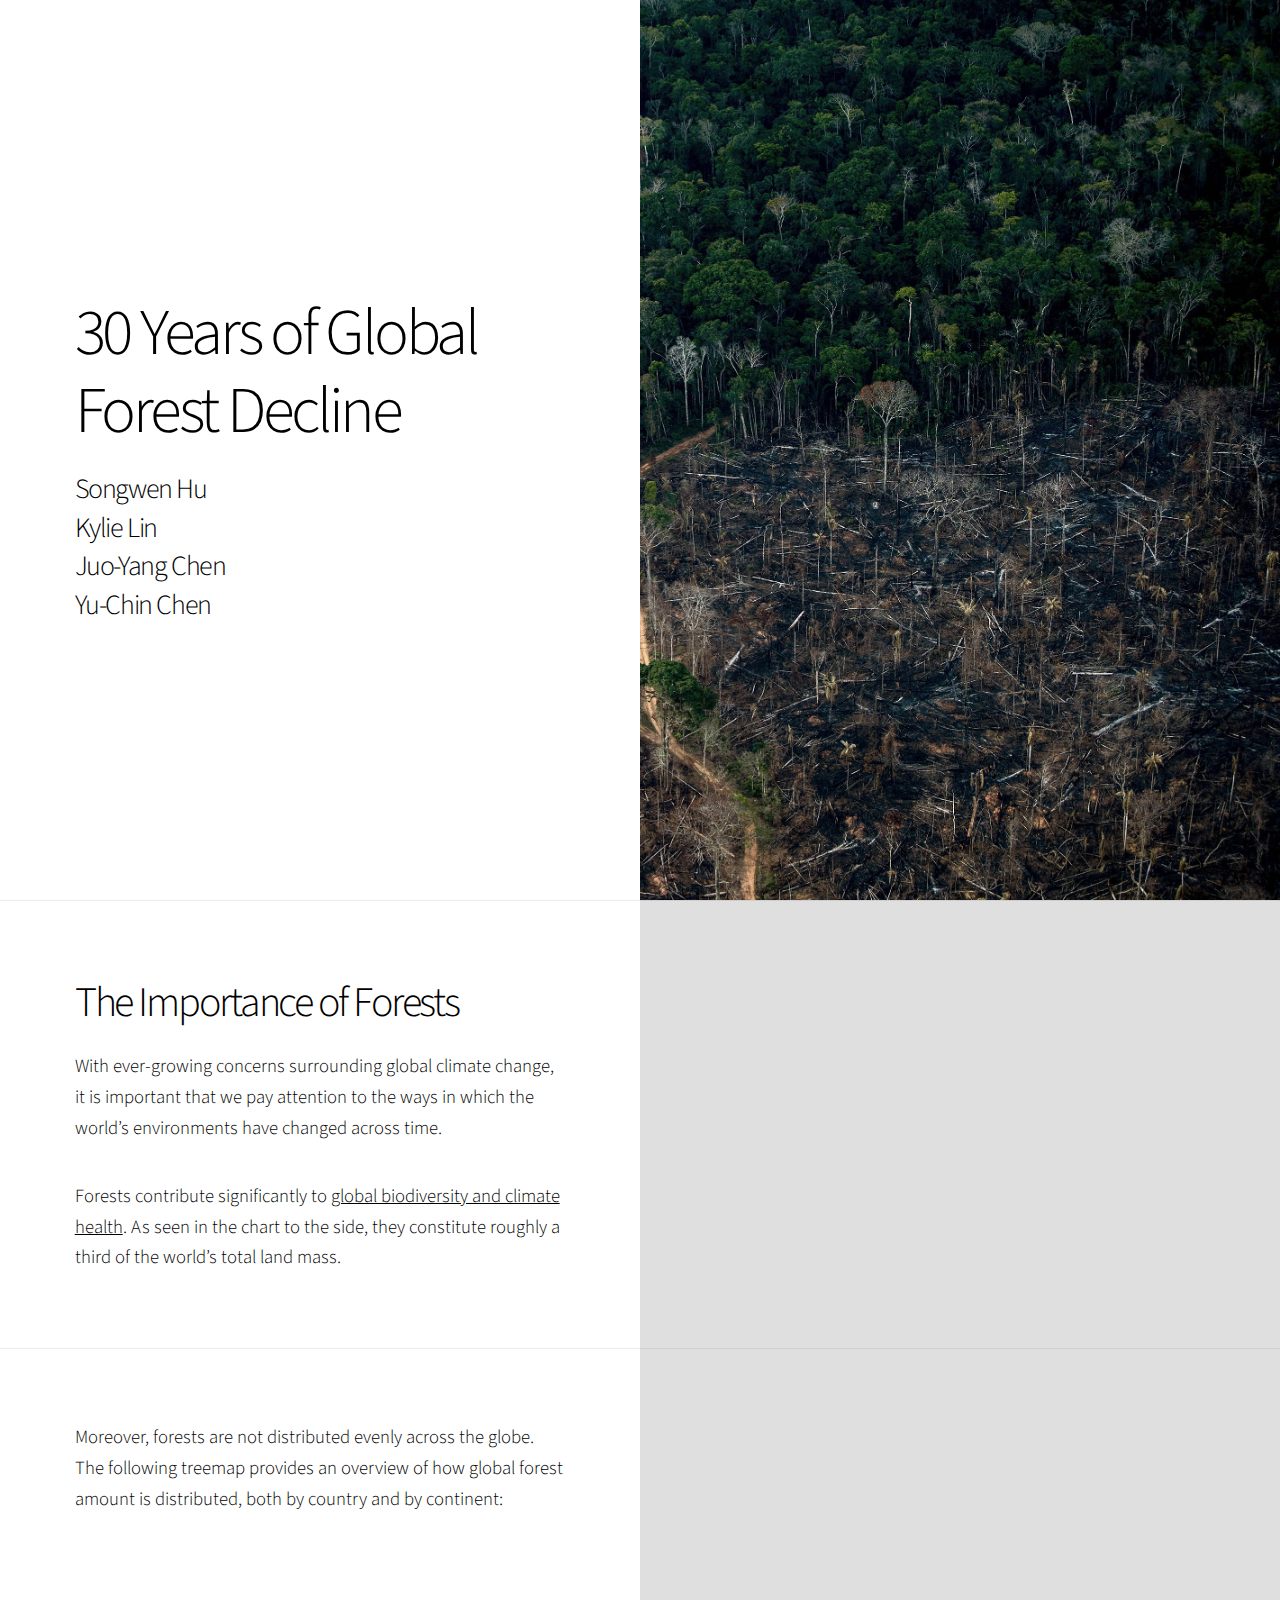
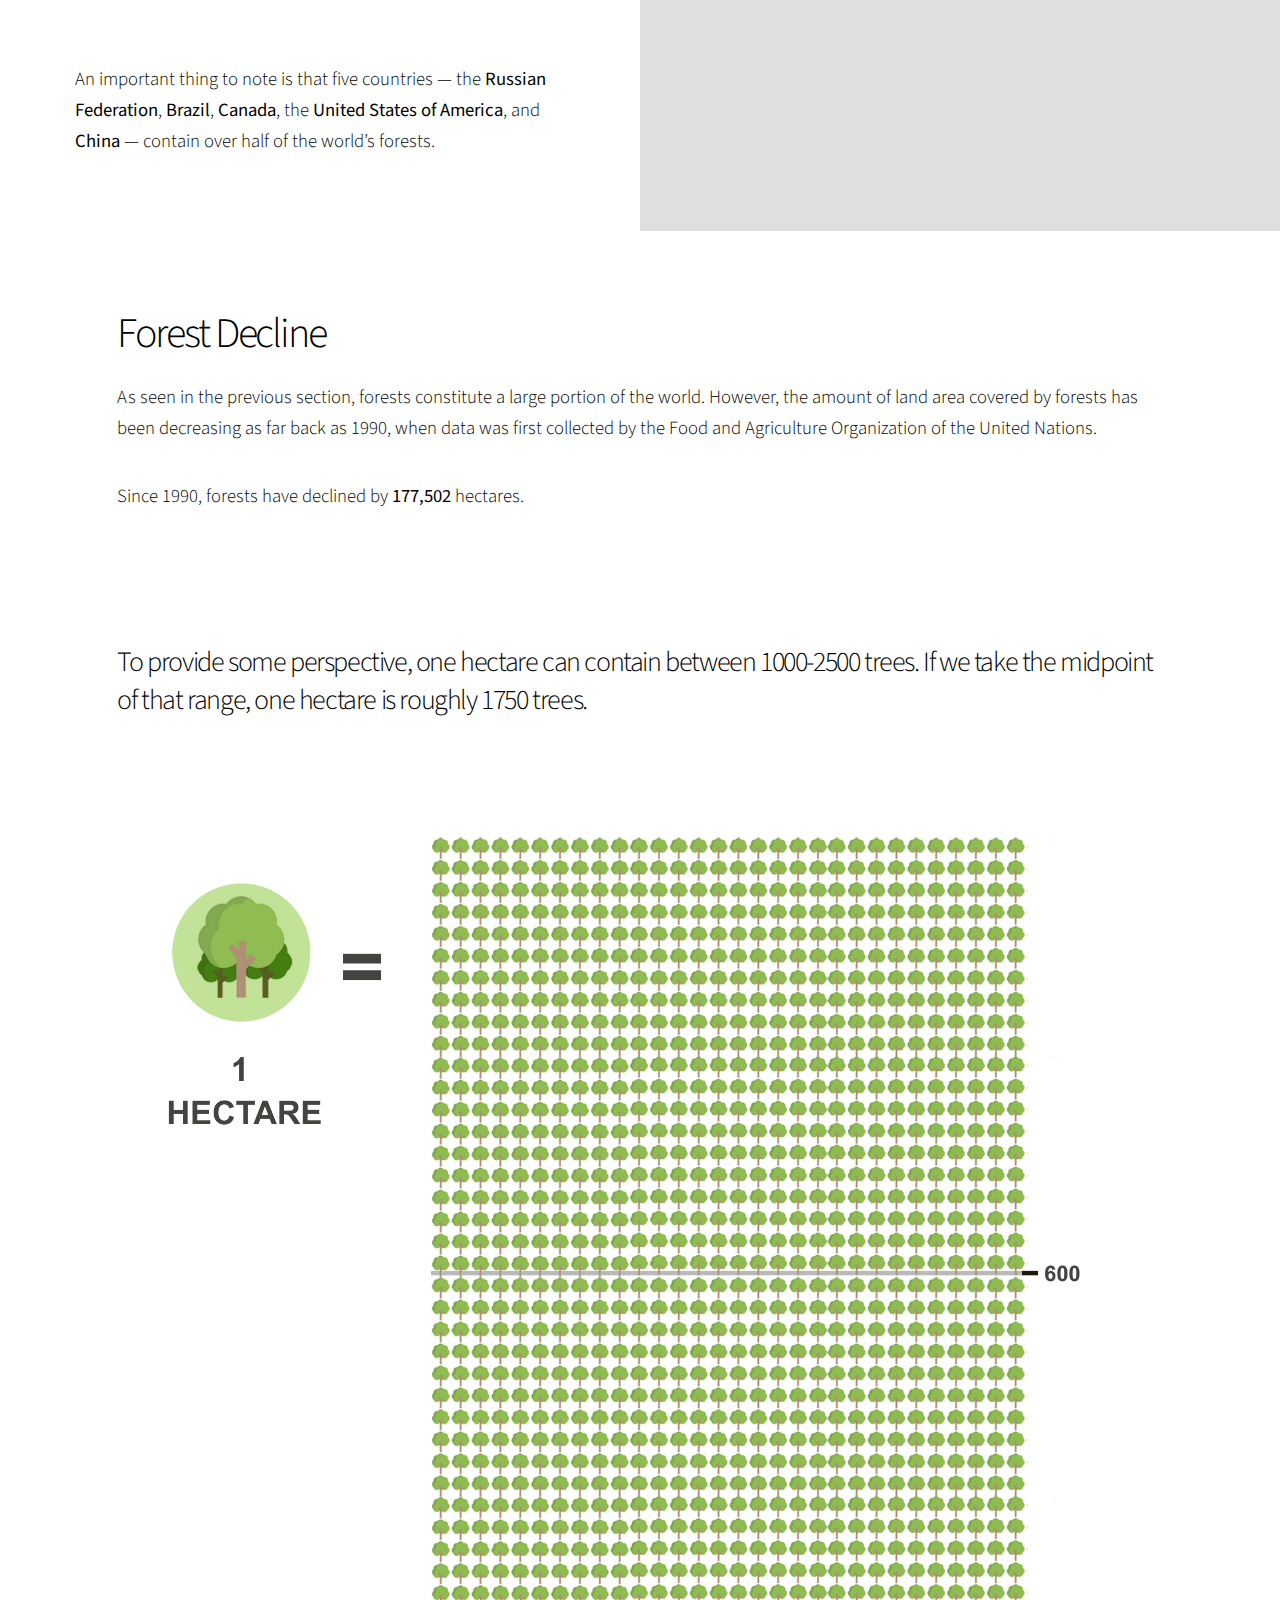
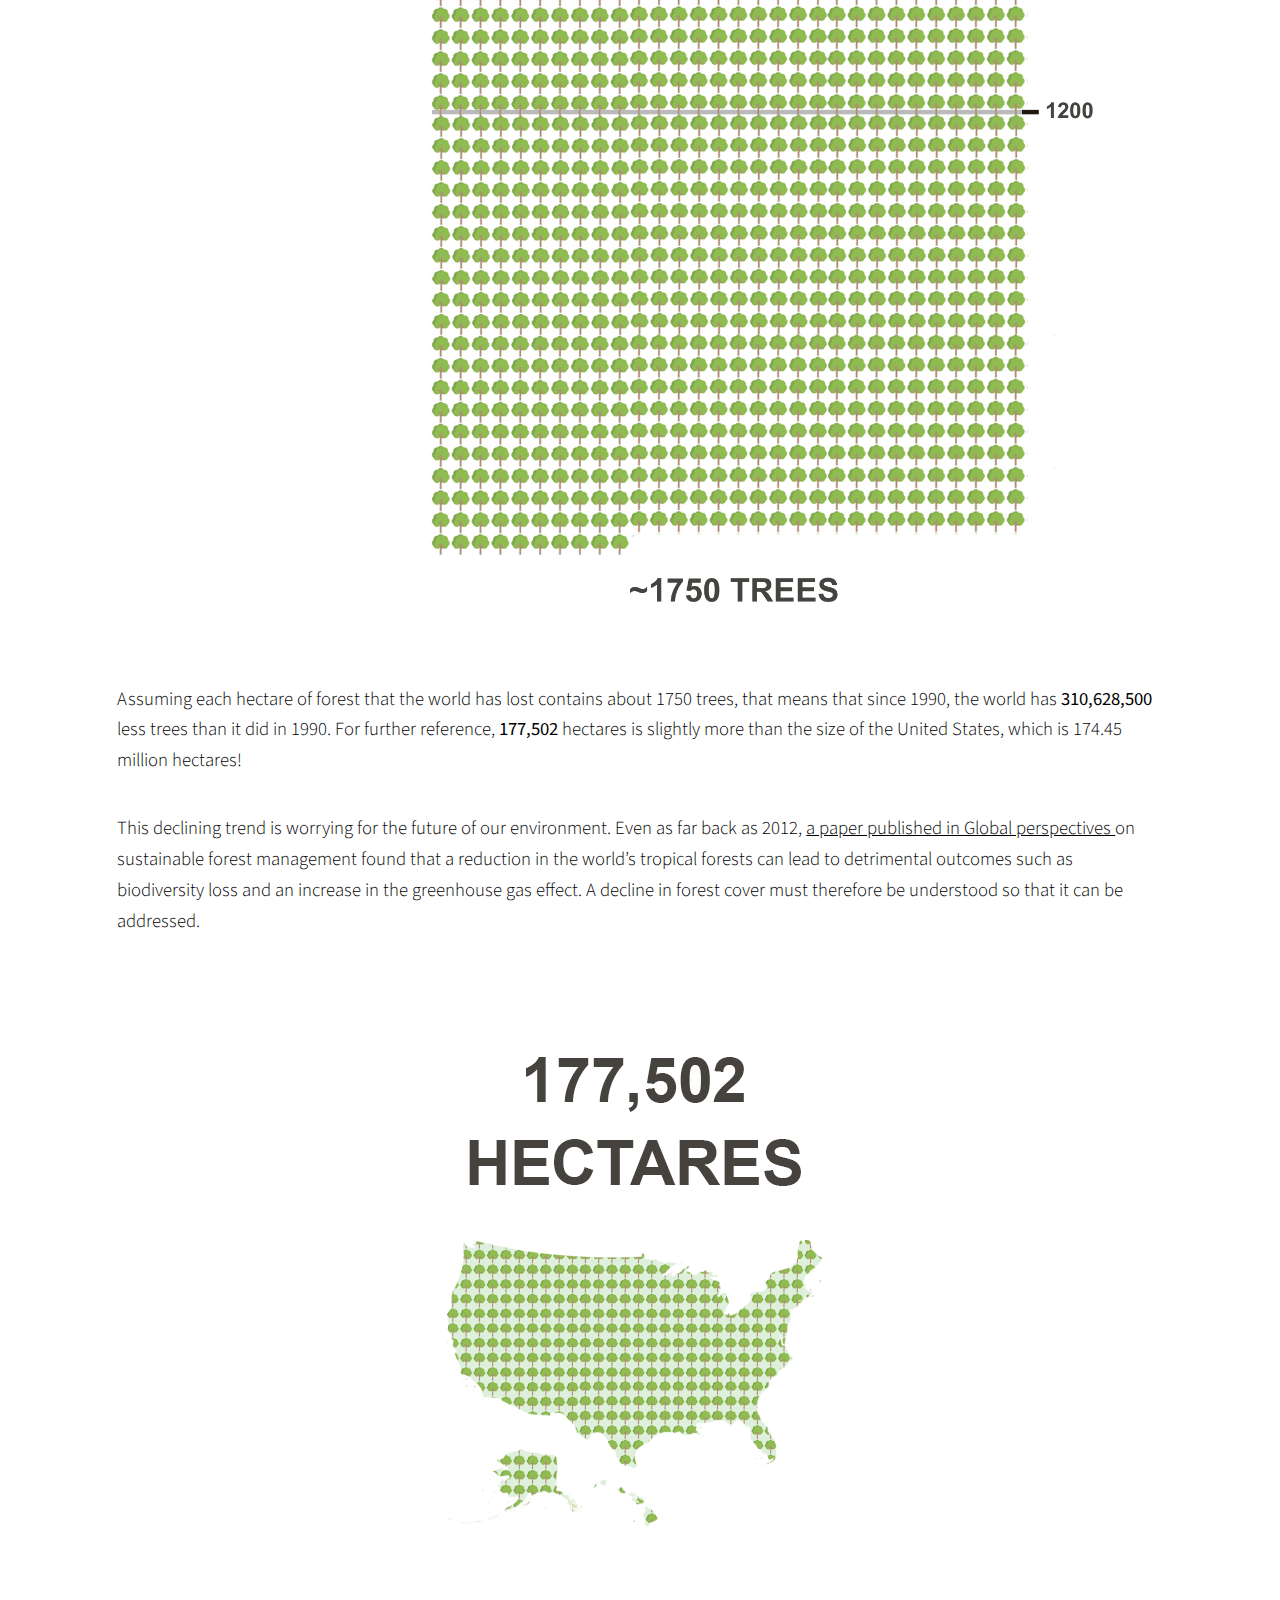
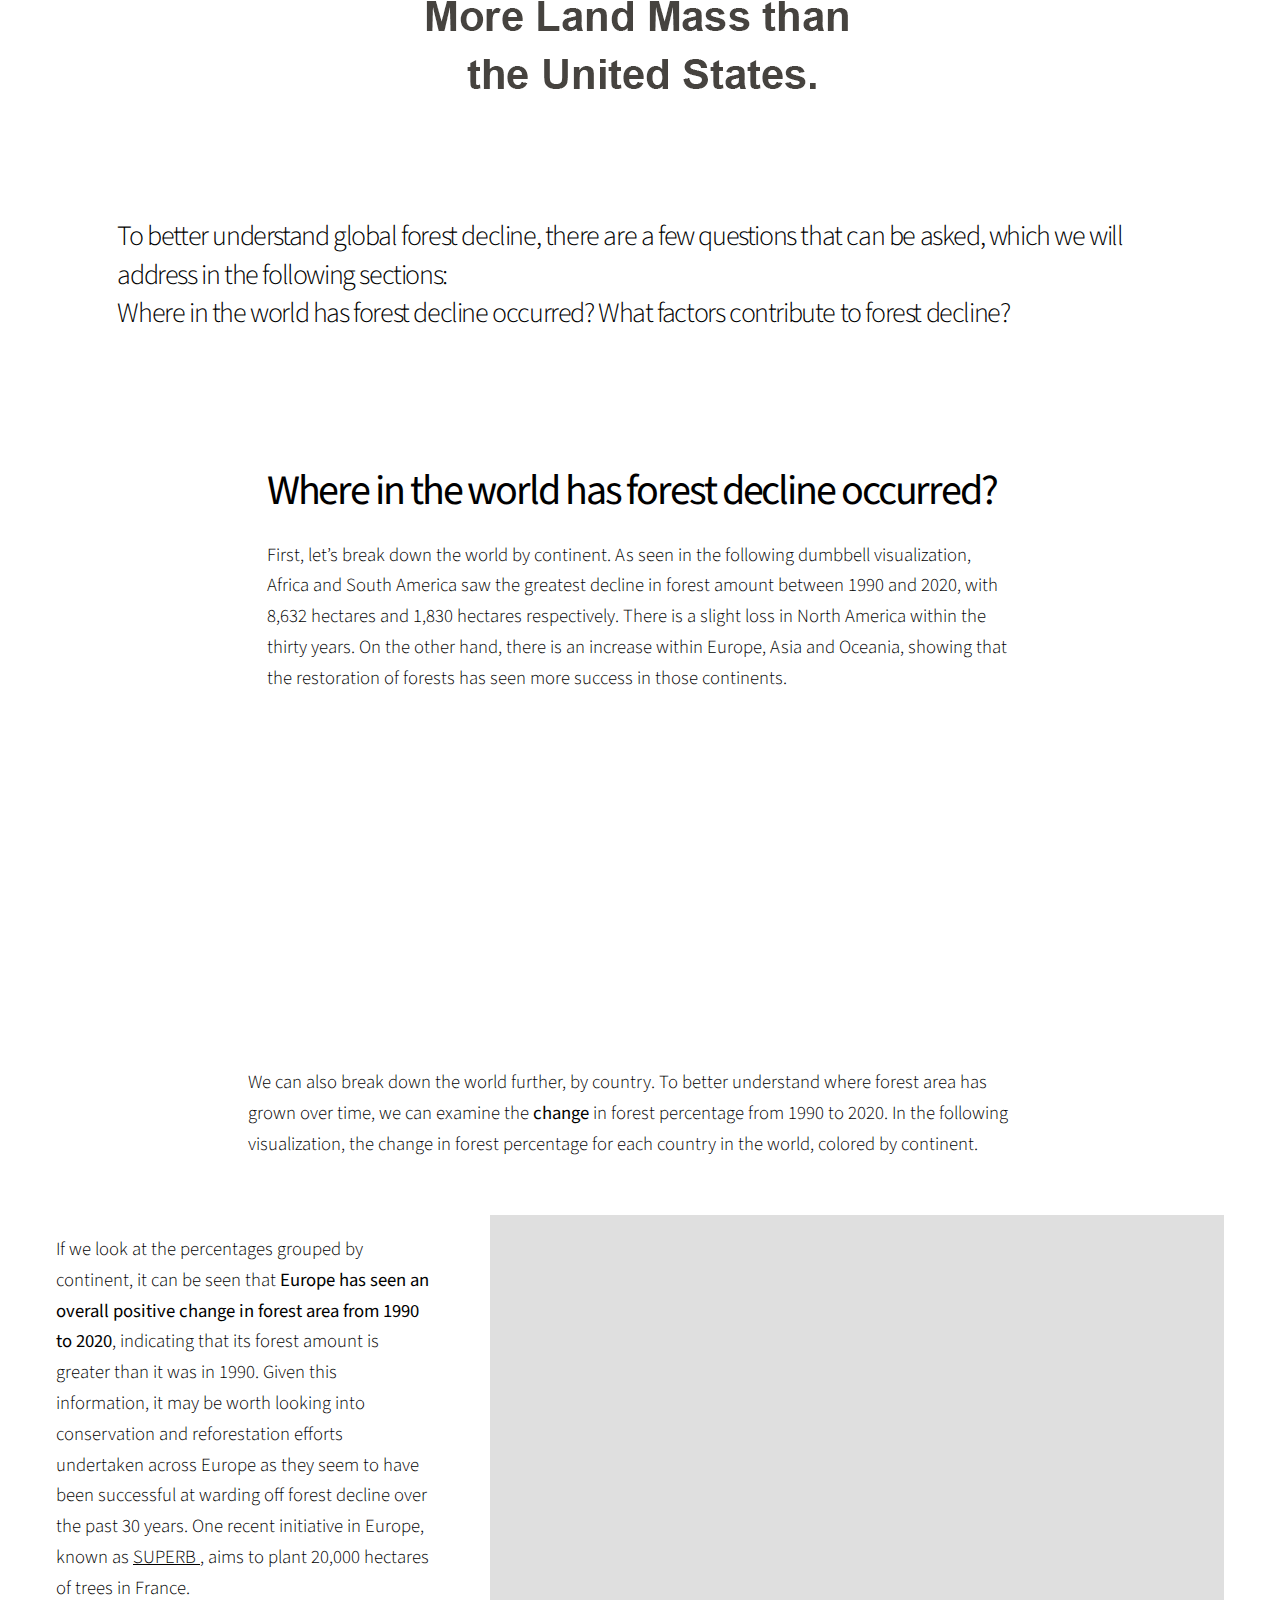
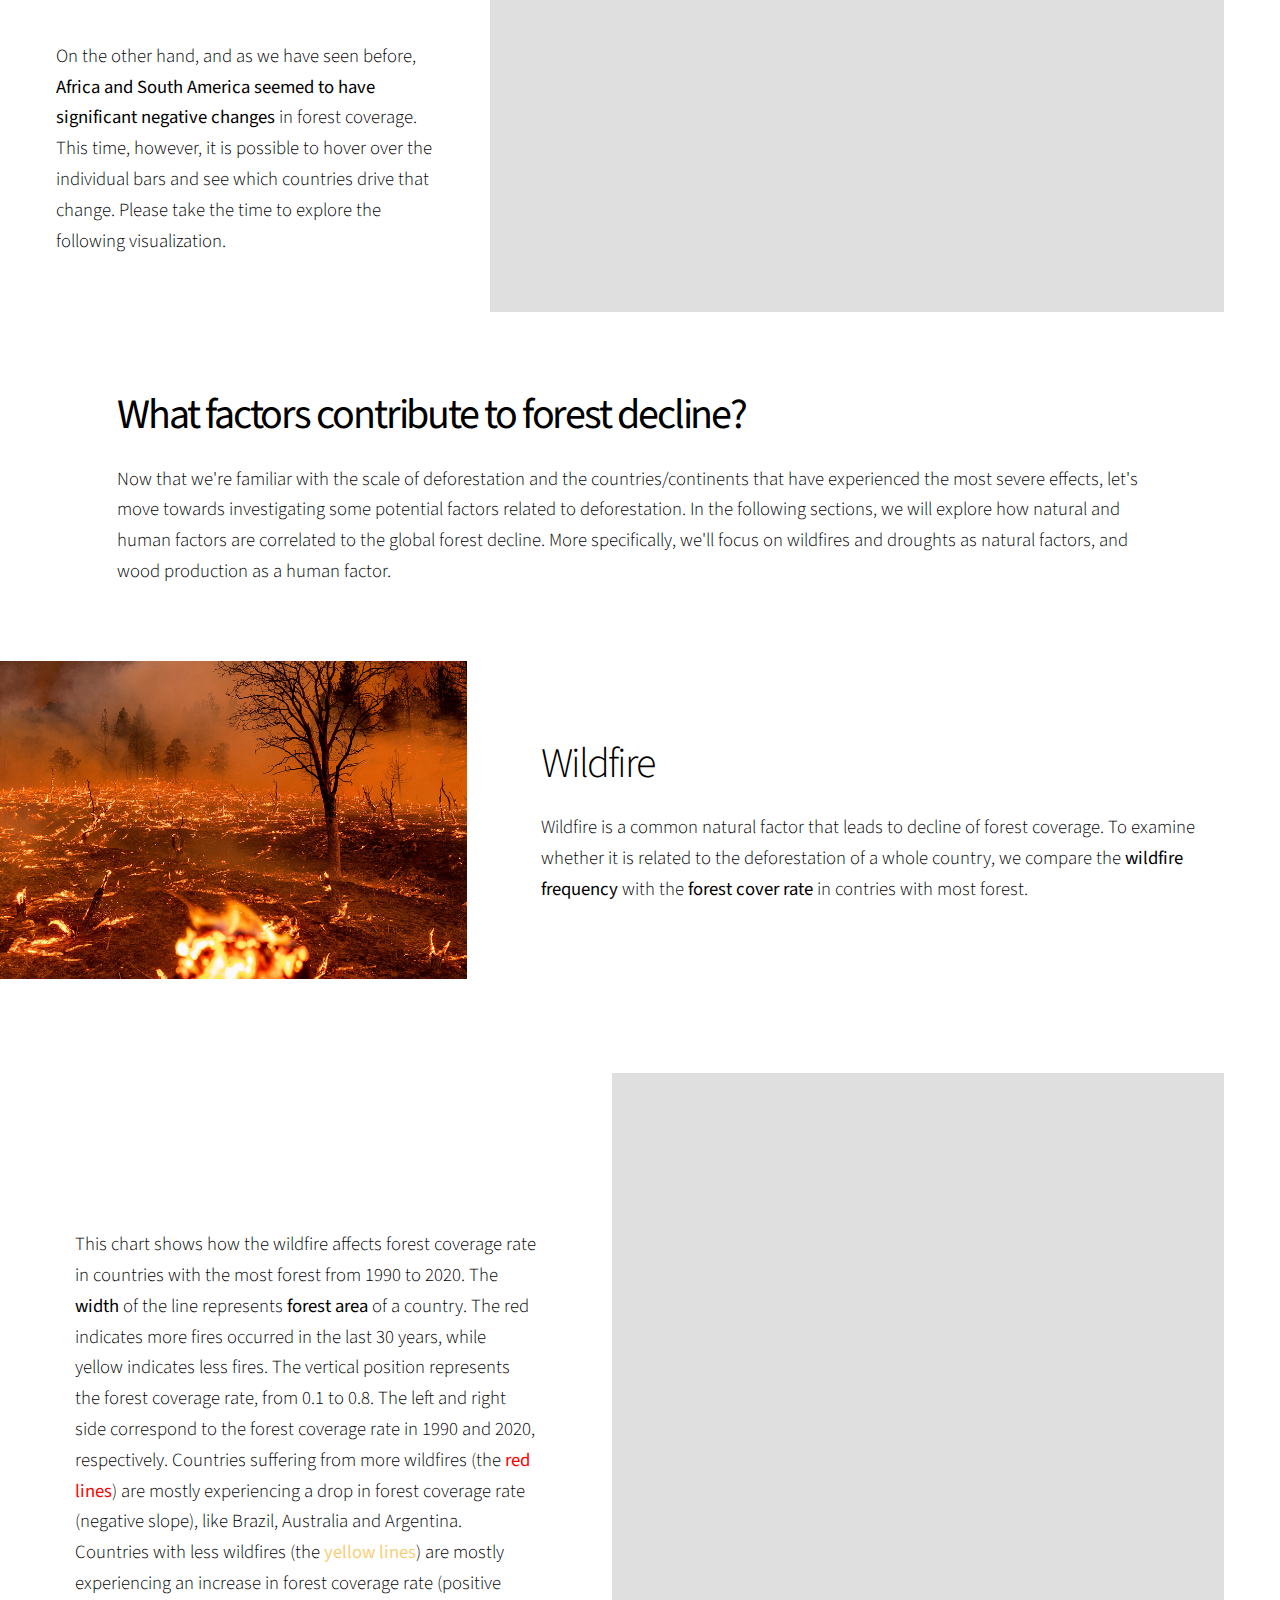
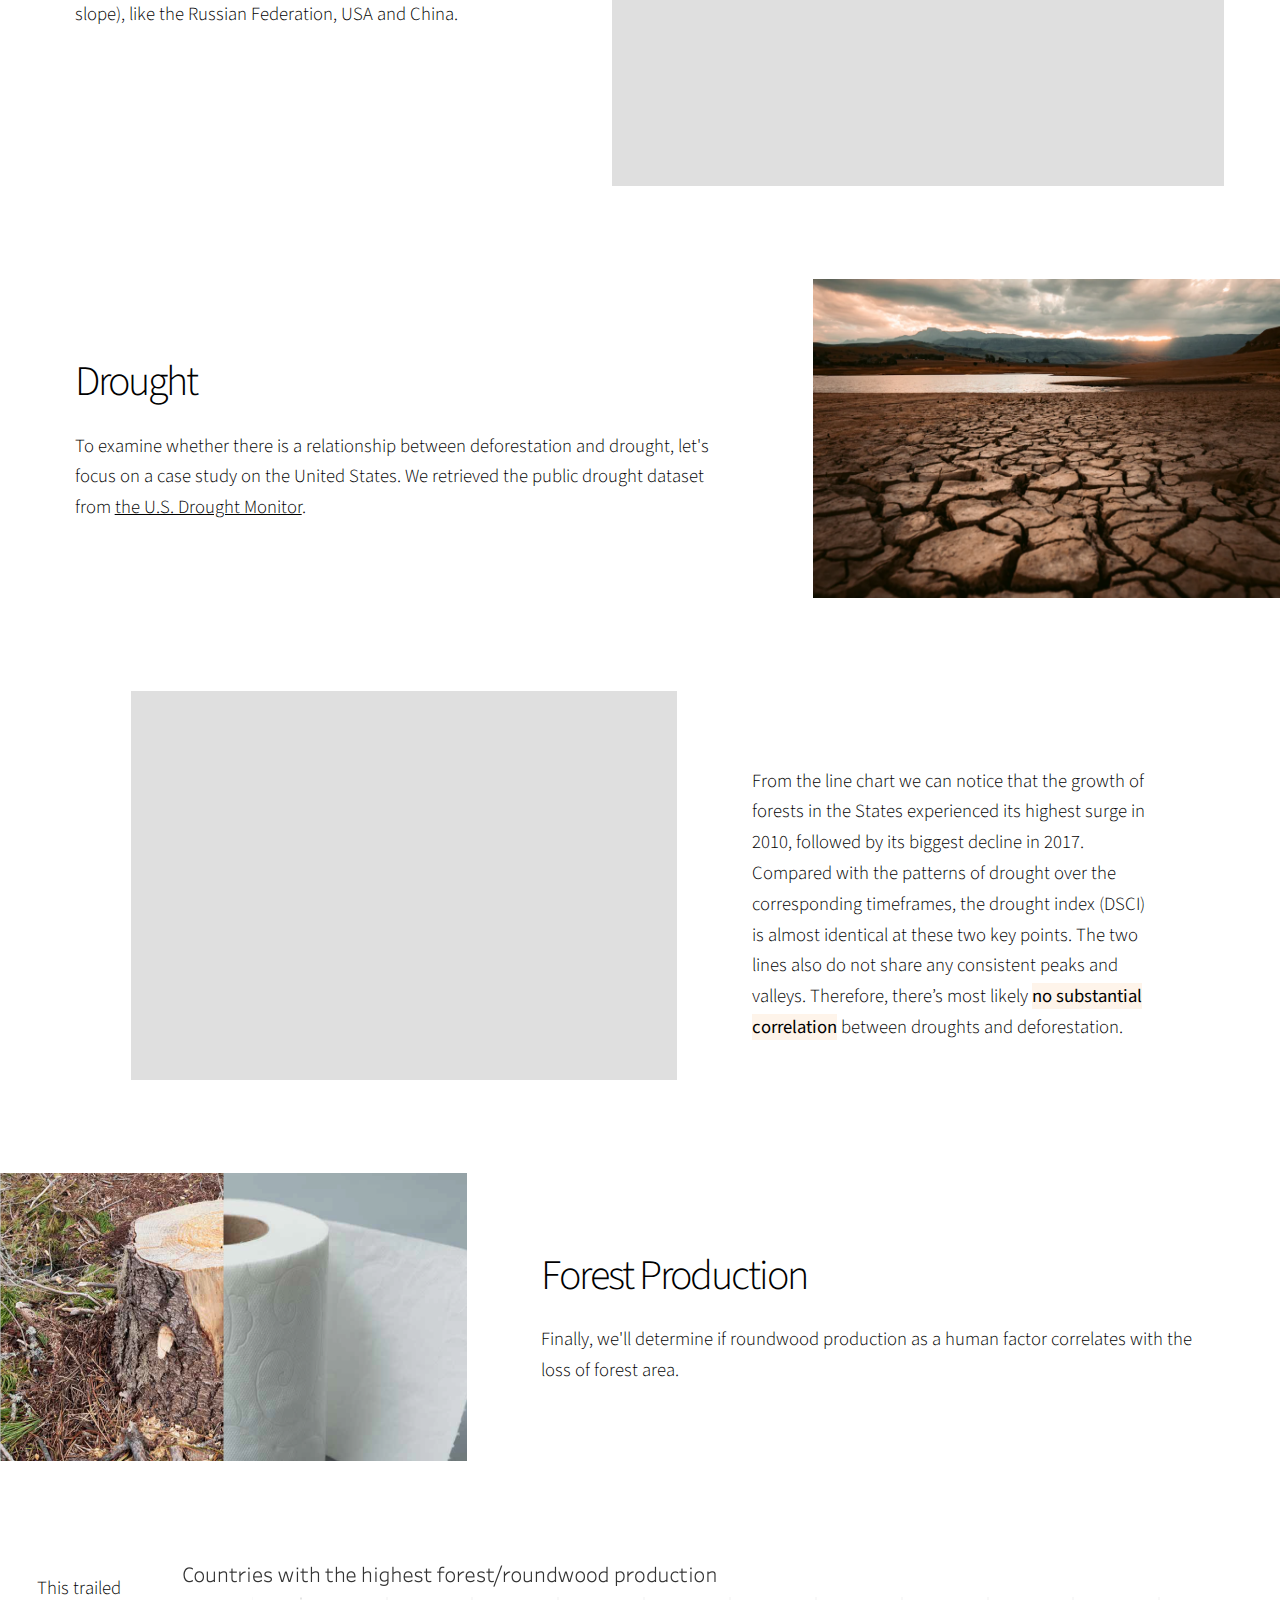
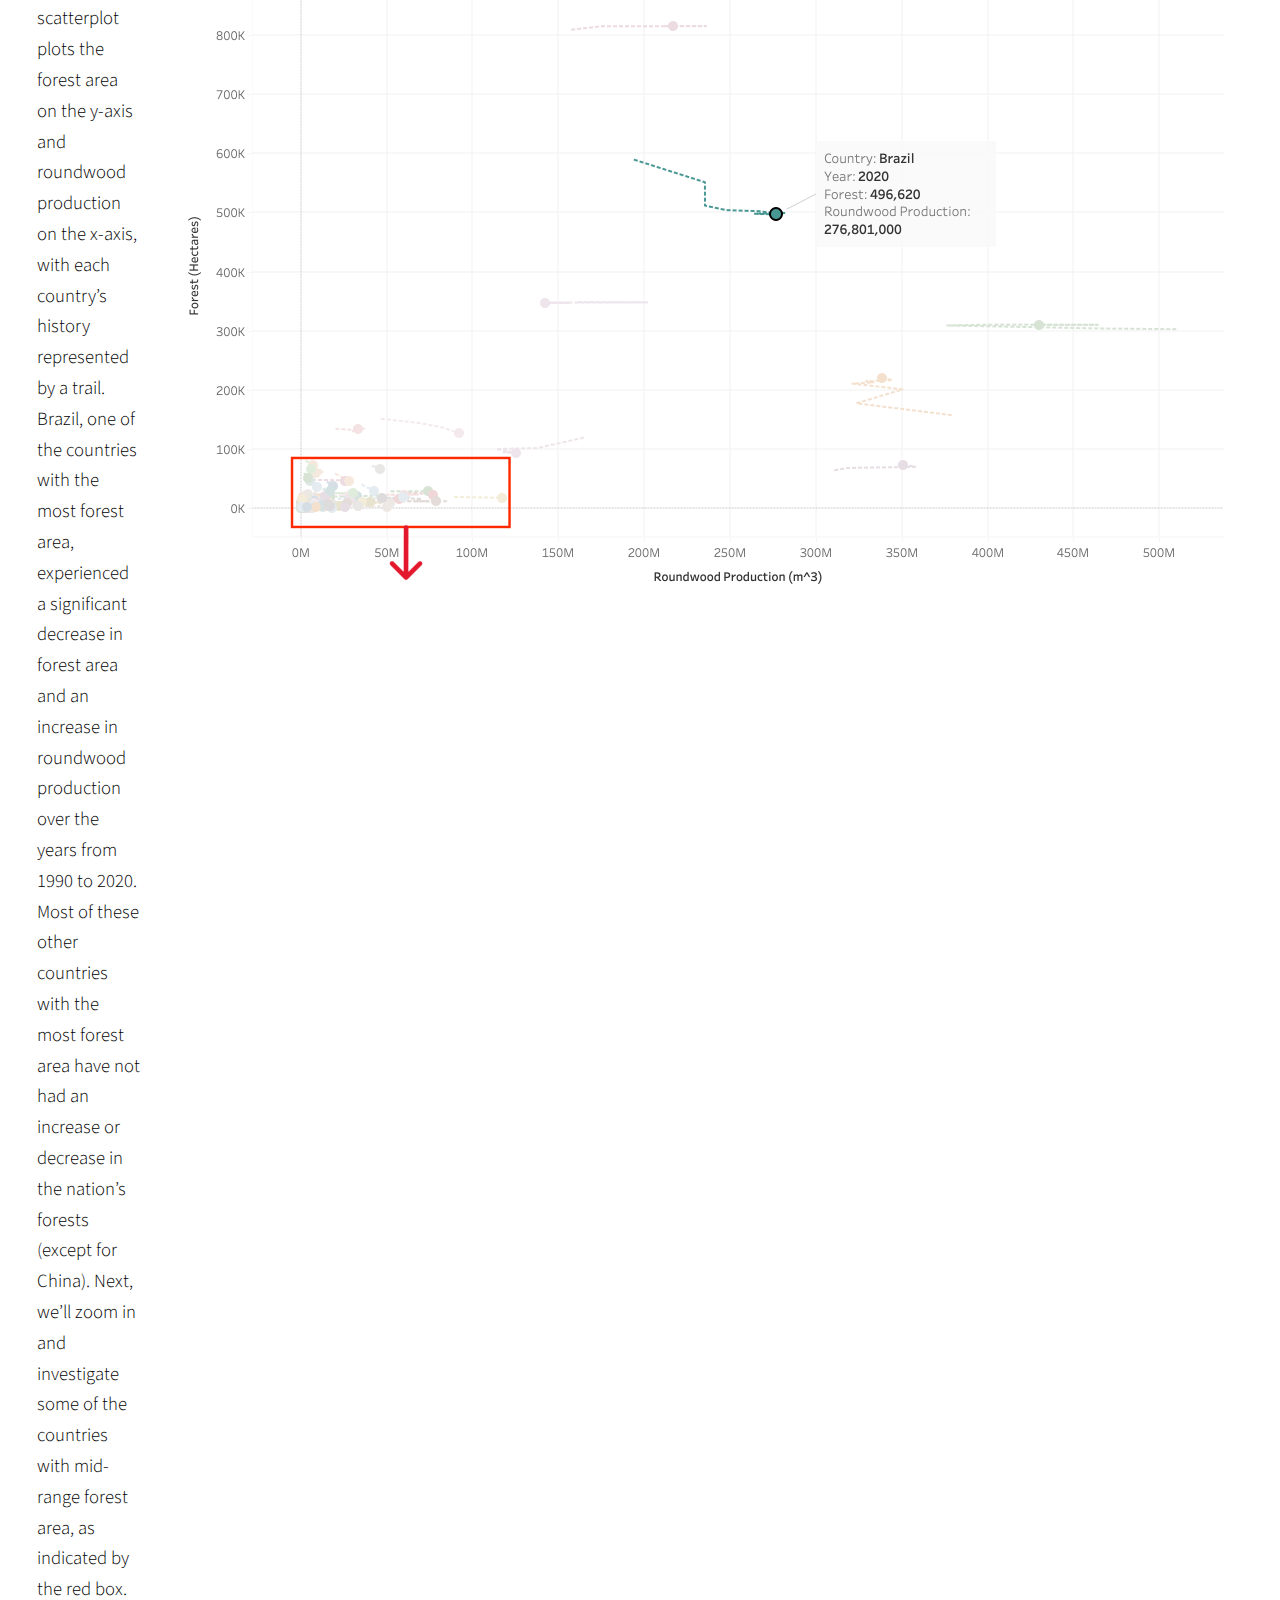
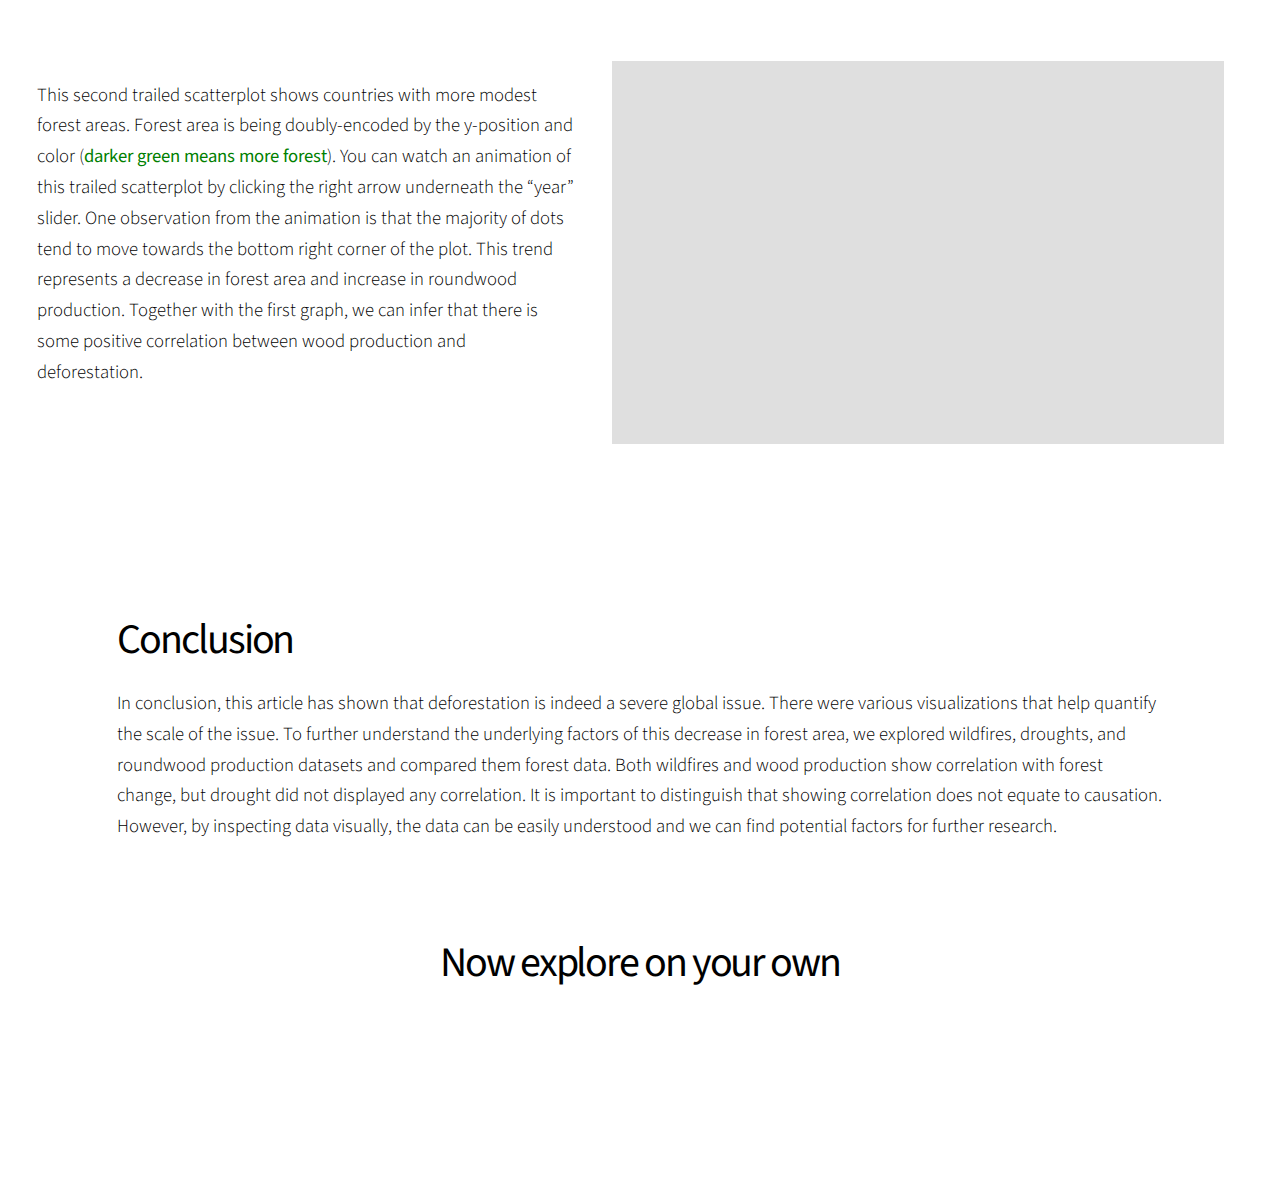
==== commit 026871fa: "Update index.html" ====
--- a/index.html
+++ b/index.html
@@ -424,14 +424,14 @@
 	</section>
 
 	<section class="banner style1 orient-right content-align-left image-position-center onscroll-image-fade-in"
-		style="padding: 5rem 3rem 5rem 0rem !important;">
-		<div class="content">
-			From the line chart above, we can notice that the growth of forests in the States experienced its highest
+		style="padding: 5rem 3rem 5rem 7rem !important;">
+		<div class="content">
+			From the line chart we can notice that the growth of forests in the States experienced its highest
 			surge in 2010, followed by its biggest decline in 2017. Compared with the patterns of drought over the
 			corresponding
 			timeframes, the drought index (DSCI) is almost identical at these two key points. The two lines also do not
 			share any consistent peaks and valleys.
-			Therefore, there’s most likely no substantial correlation between droughts and deforestation.
+			Therefore, there’s most likely <b style="background-color:#fef4ea">no substantial correlation</b> between droughts and deforestation.
 		</div>
 		<div class='image' id='viz1701893819917' style='position: relative'><noscript><a href='#'><img
 						alt='dashboard 1 '
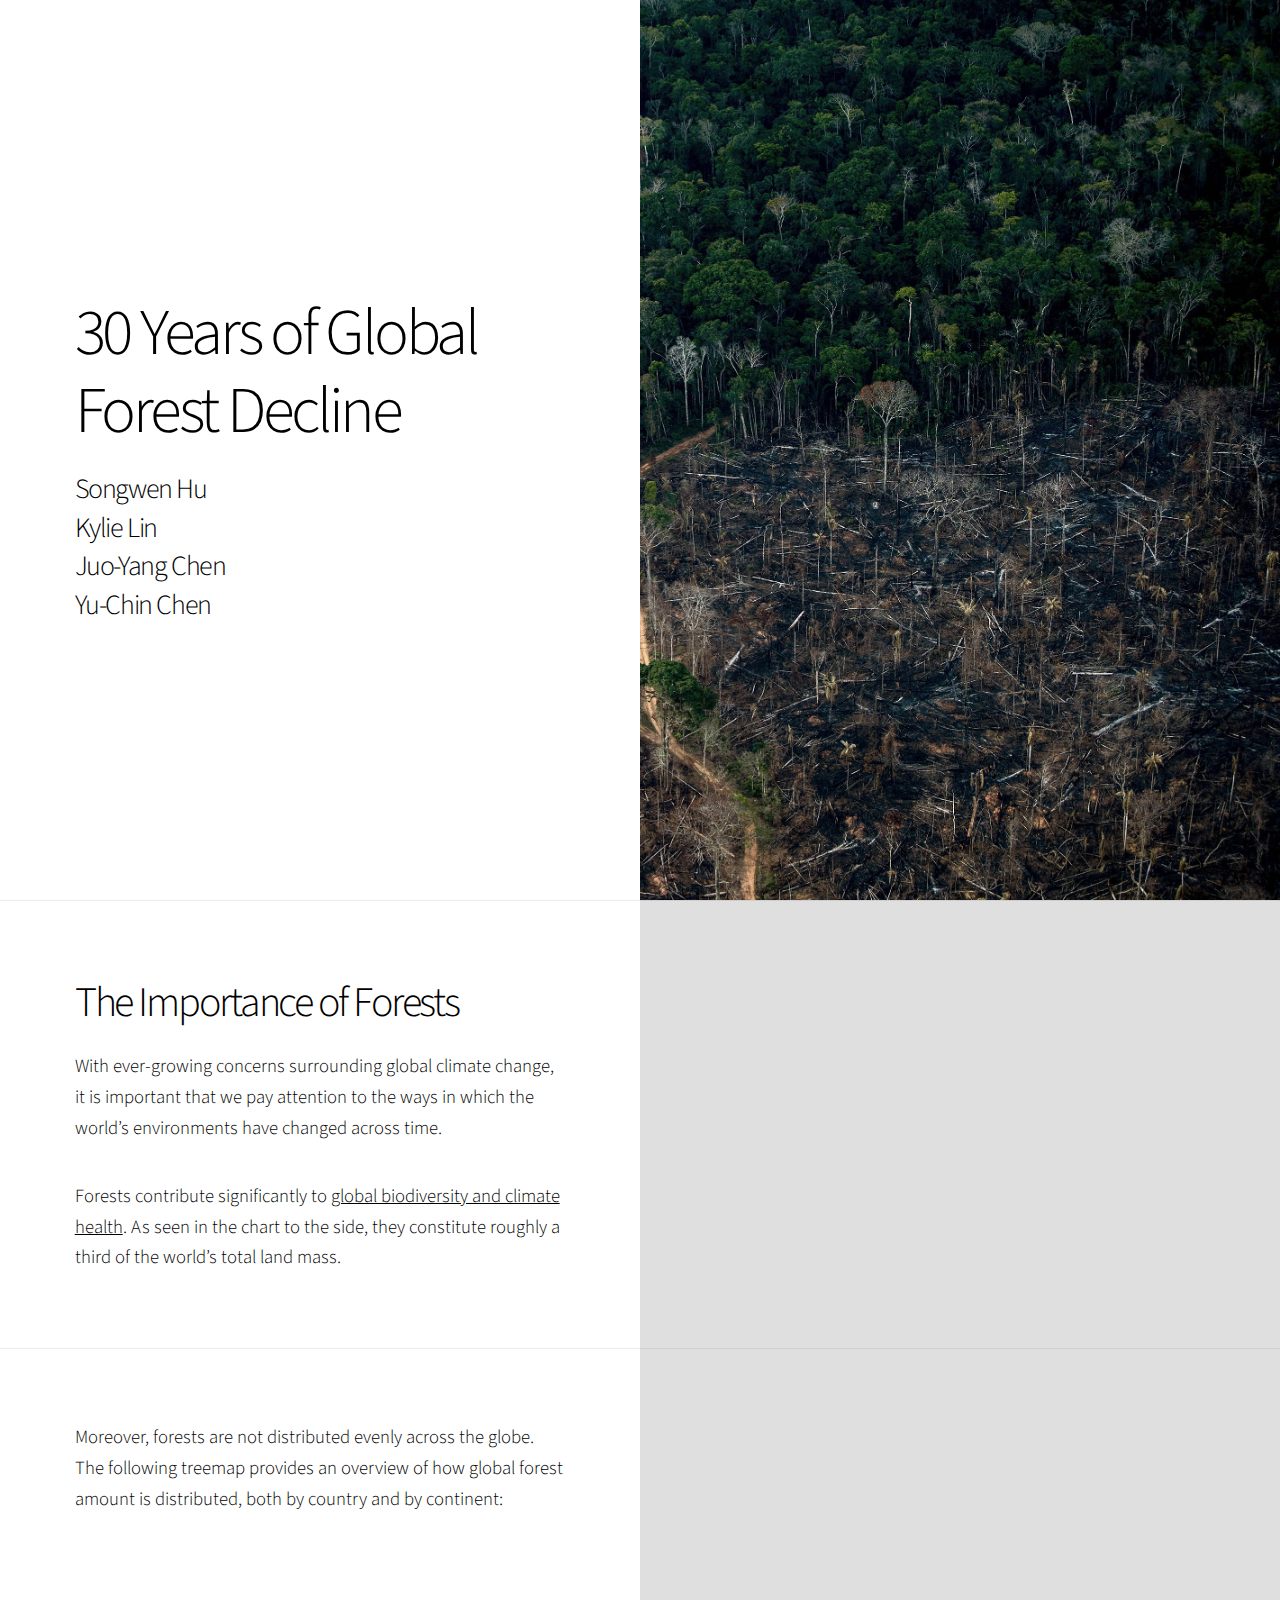
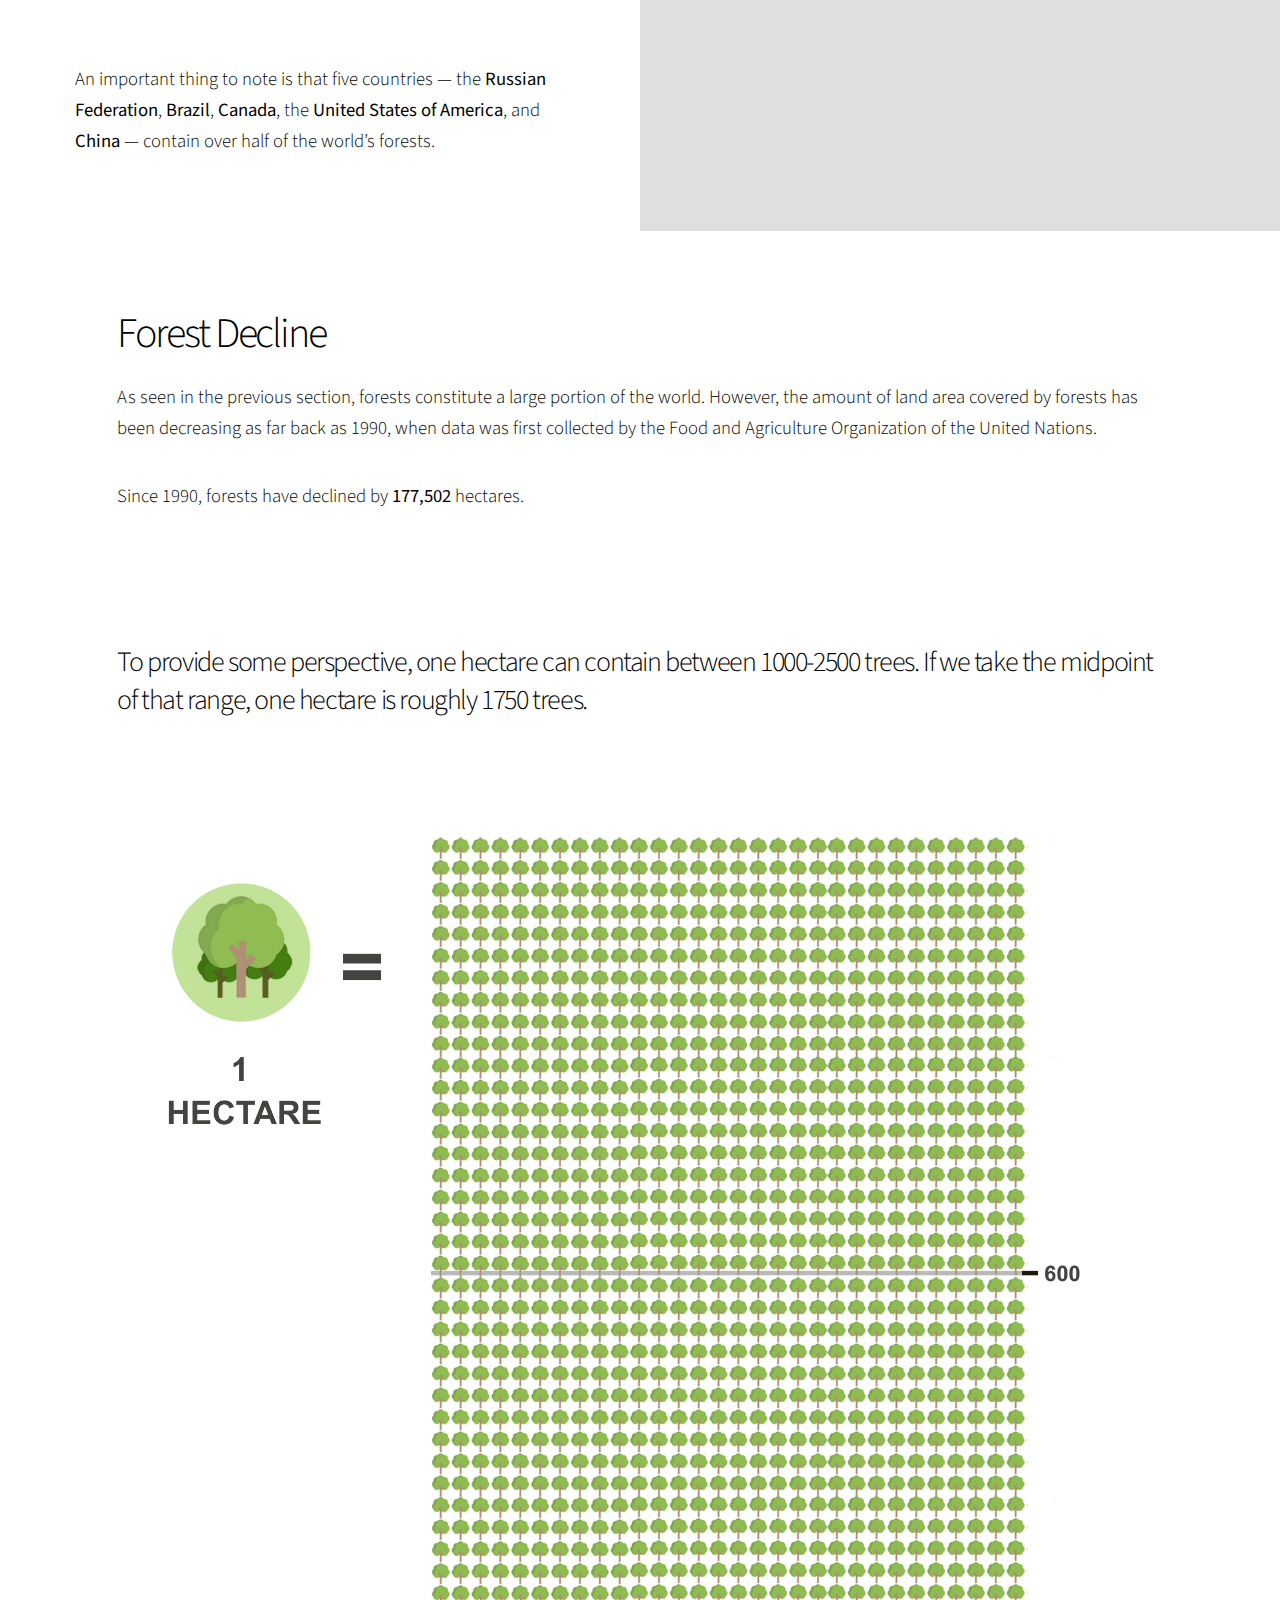
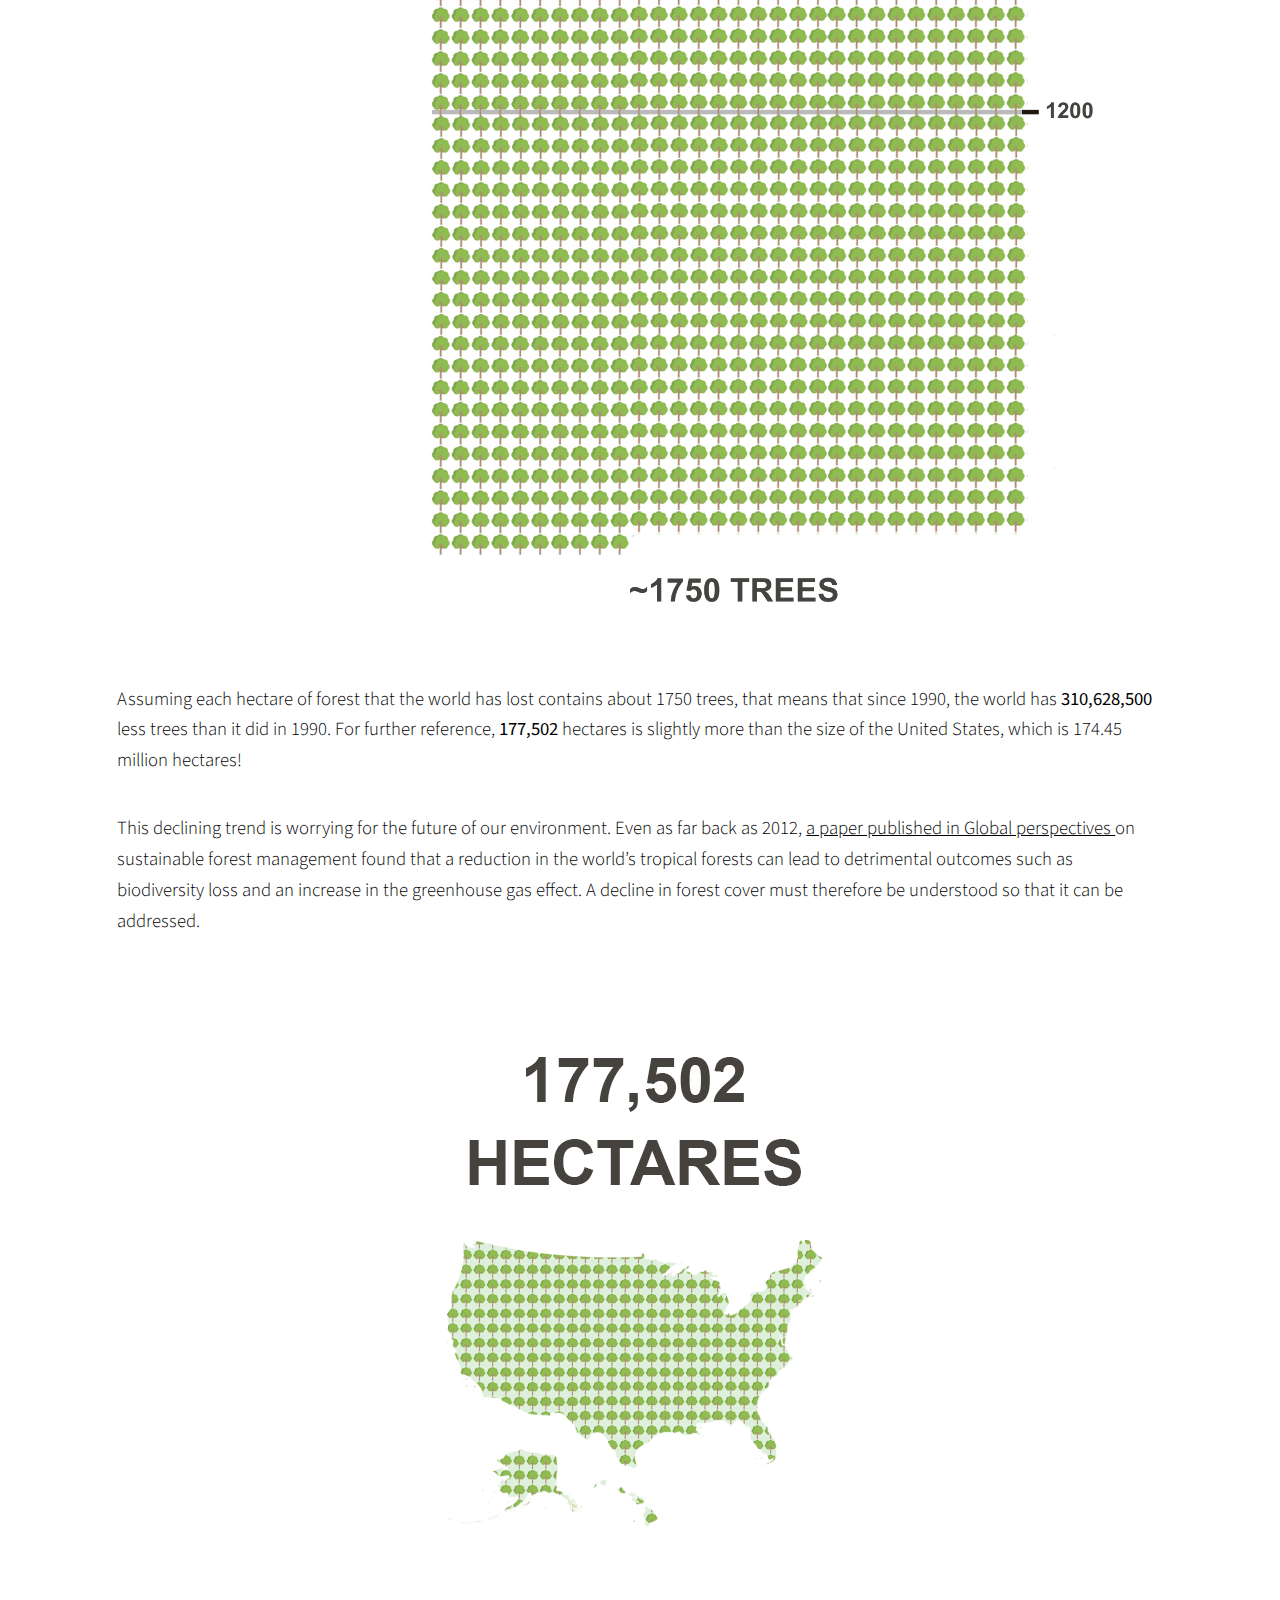
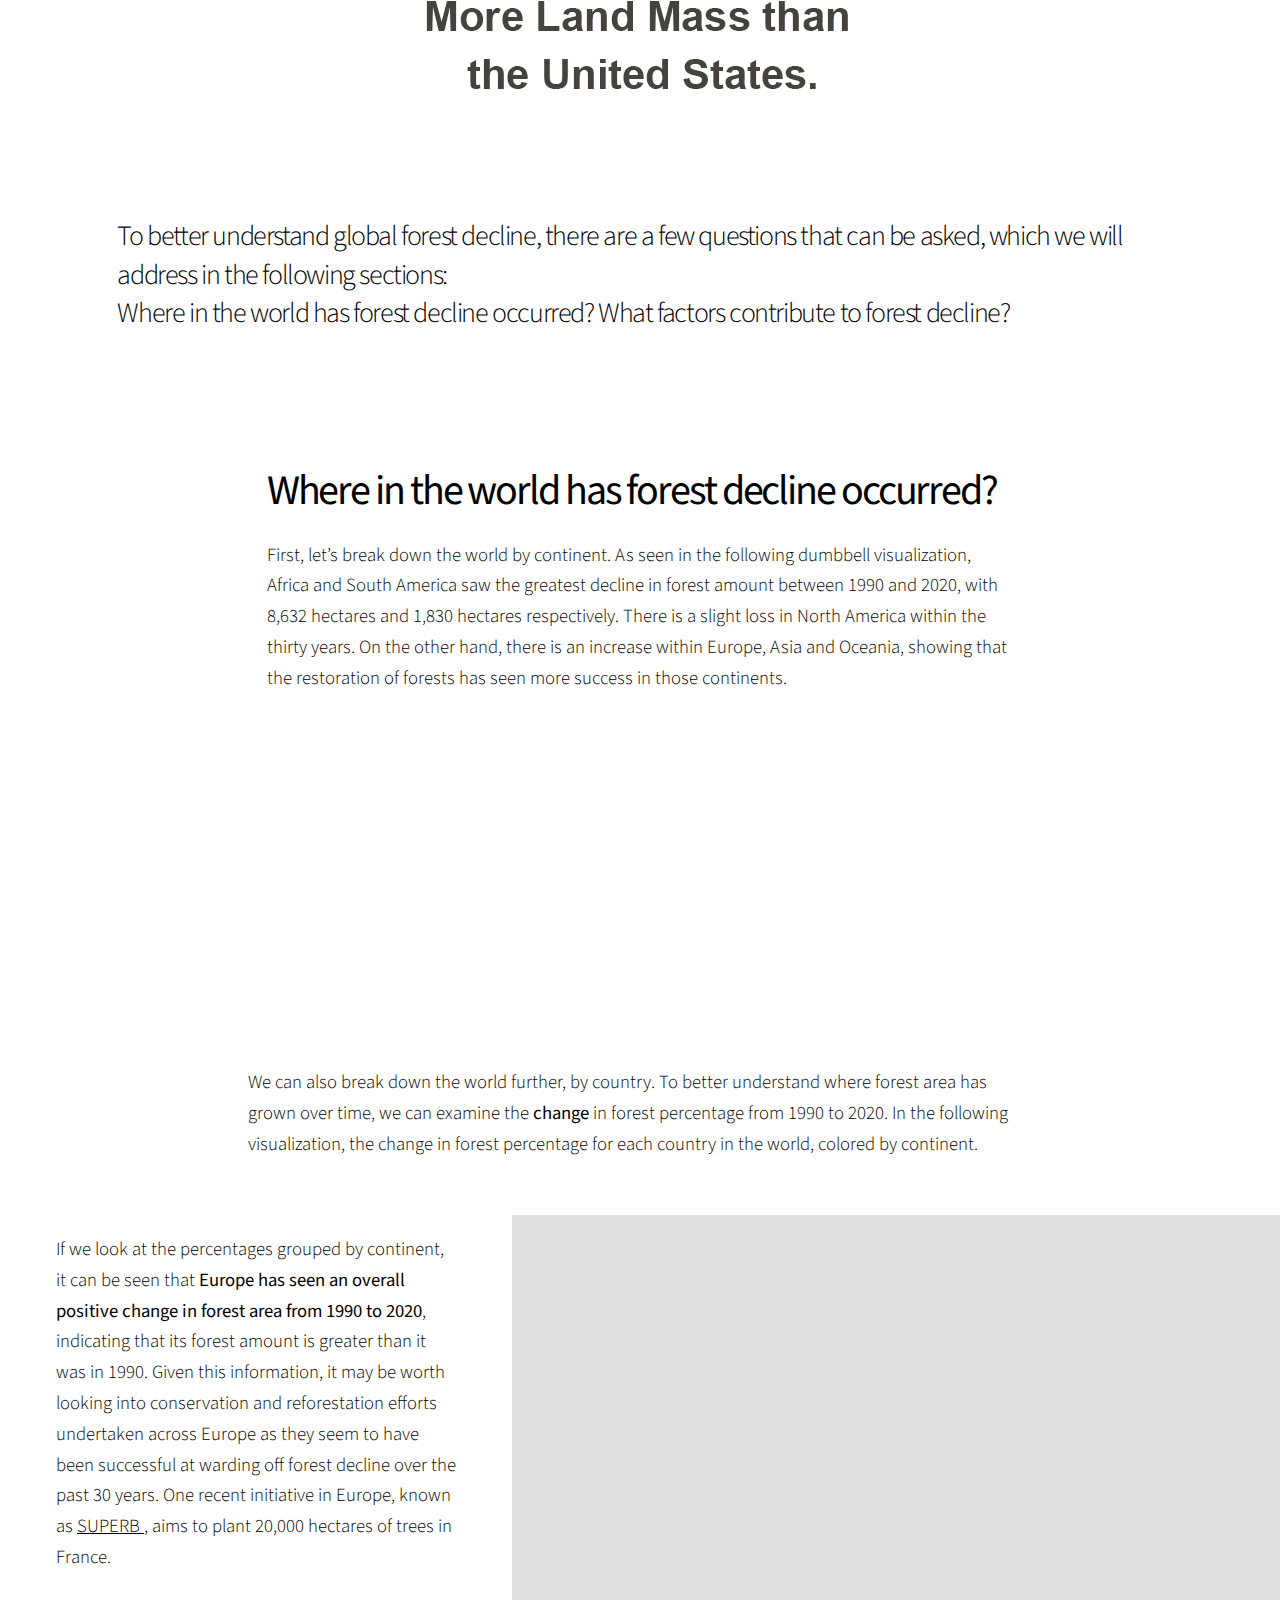
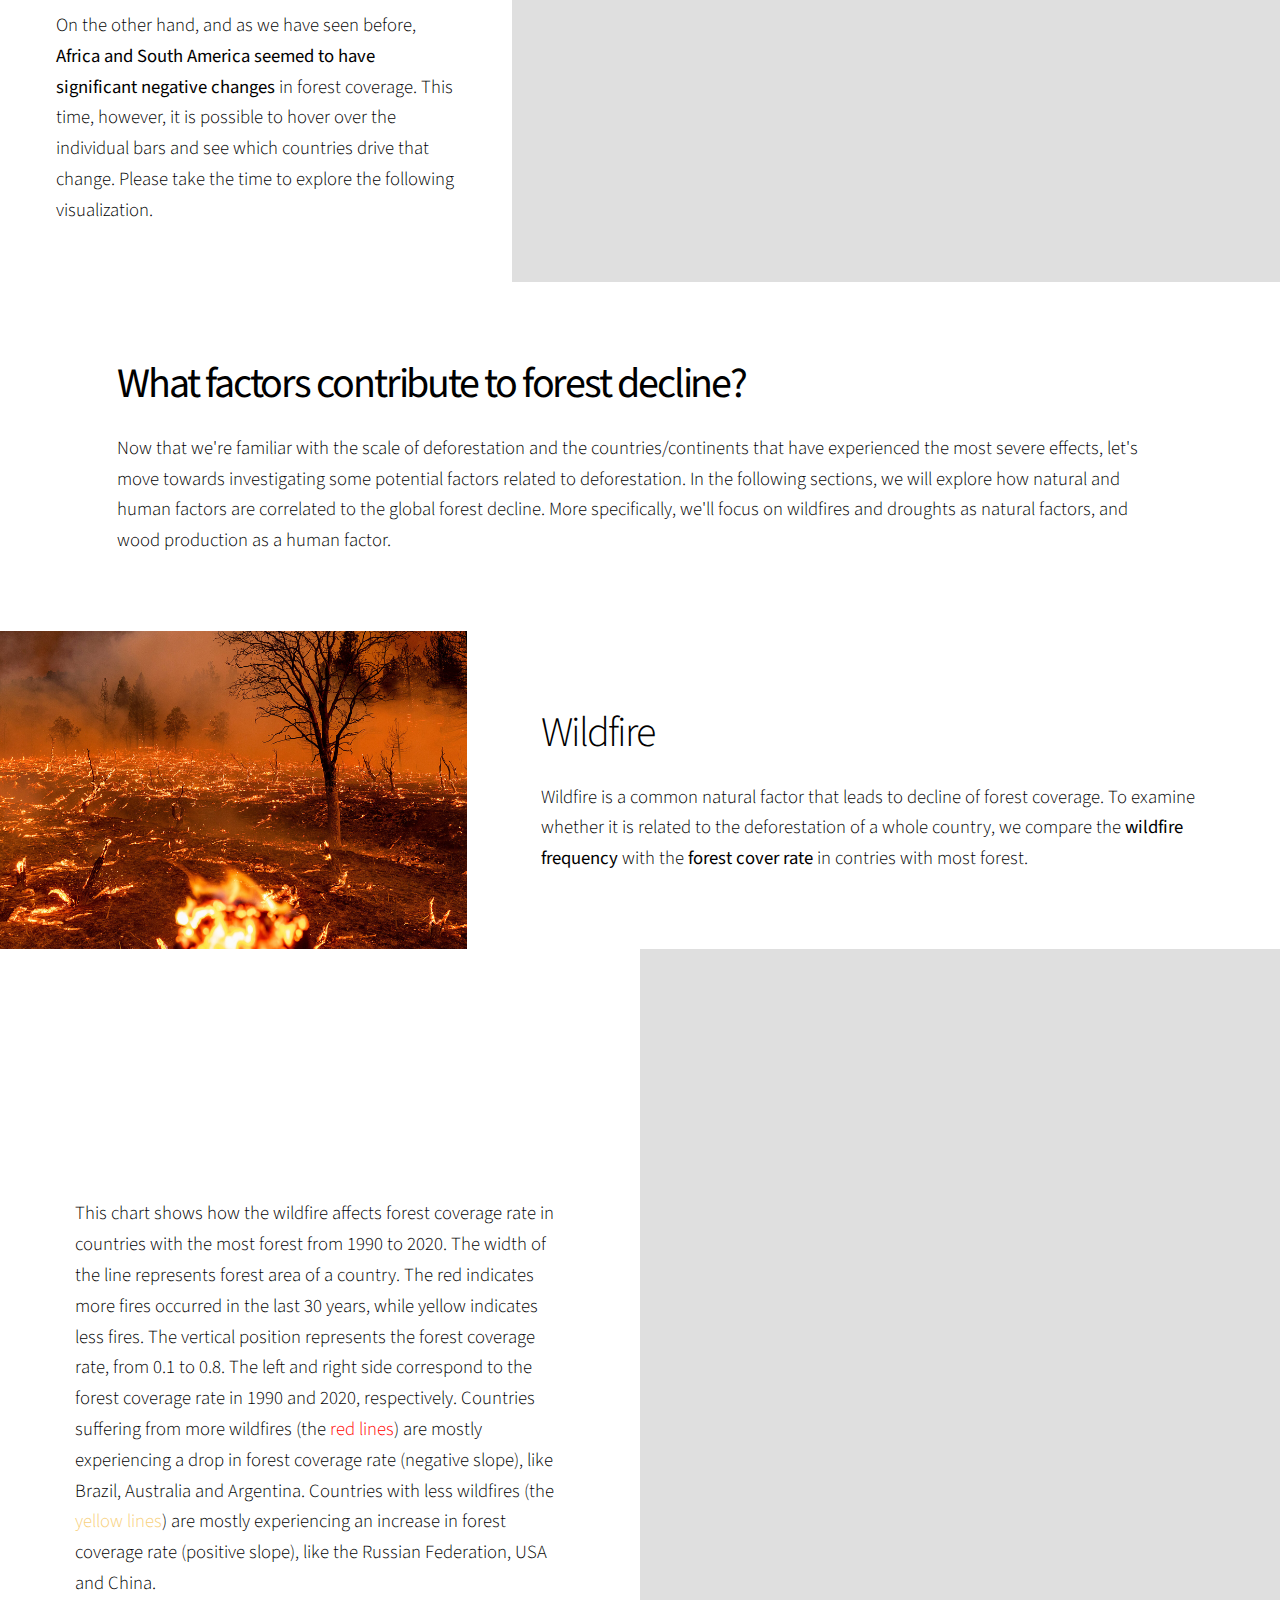
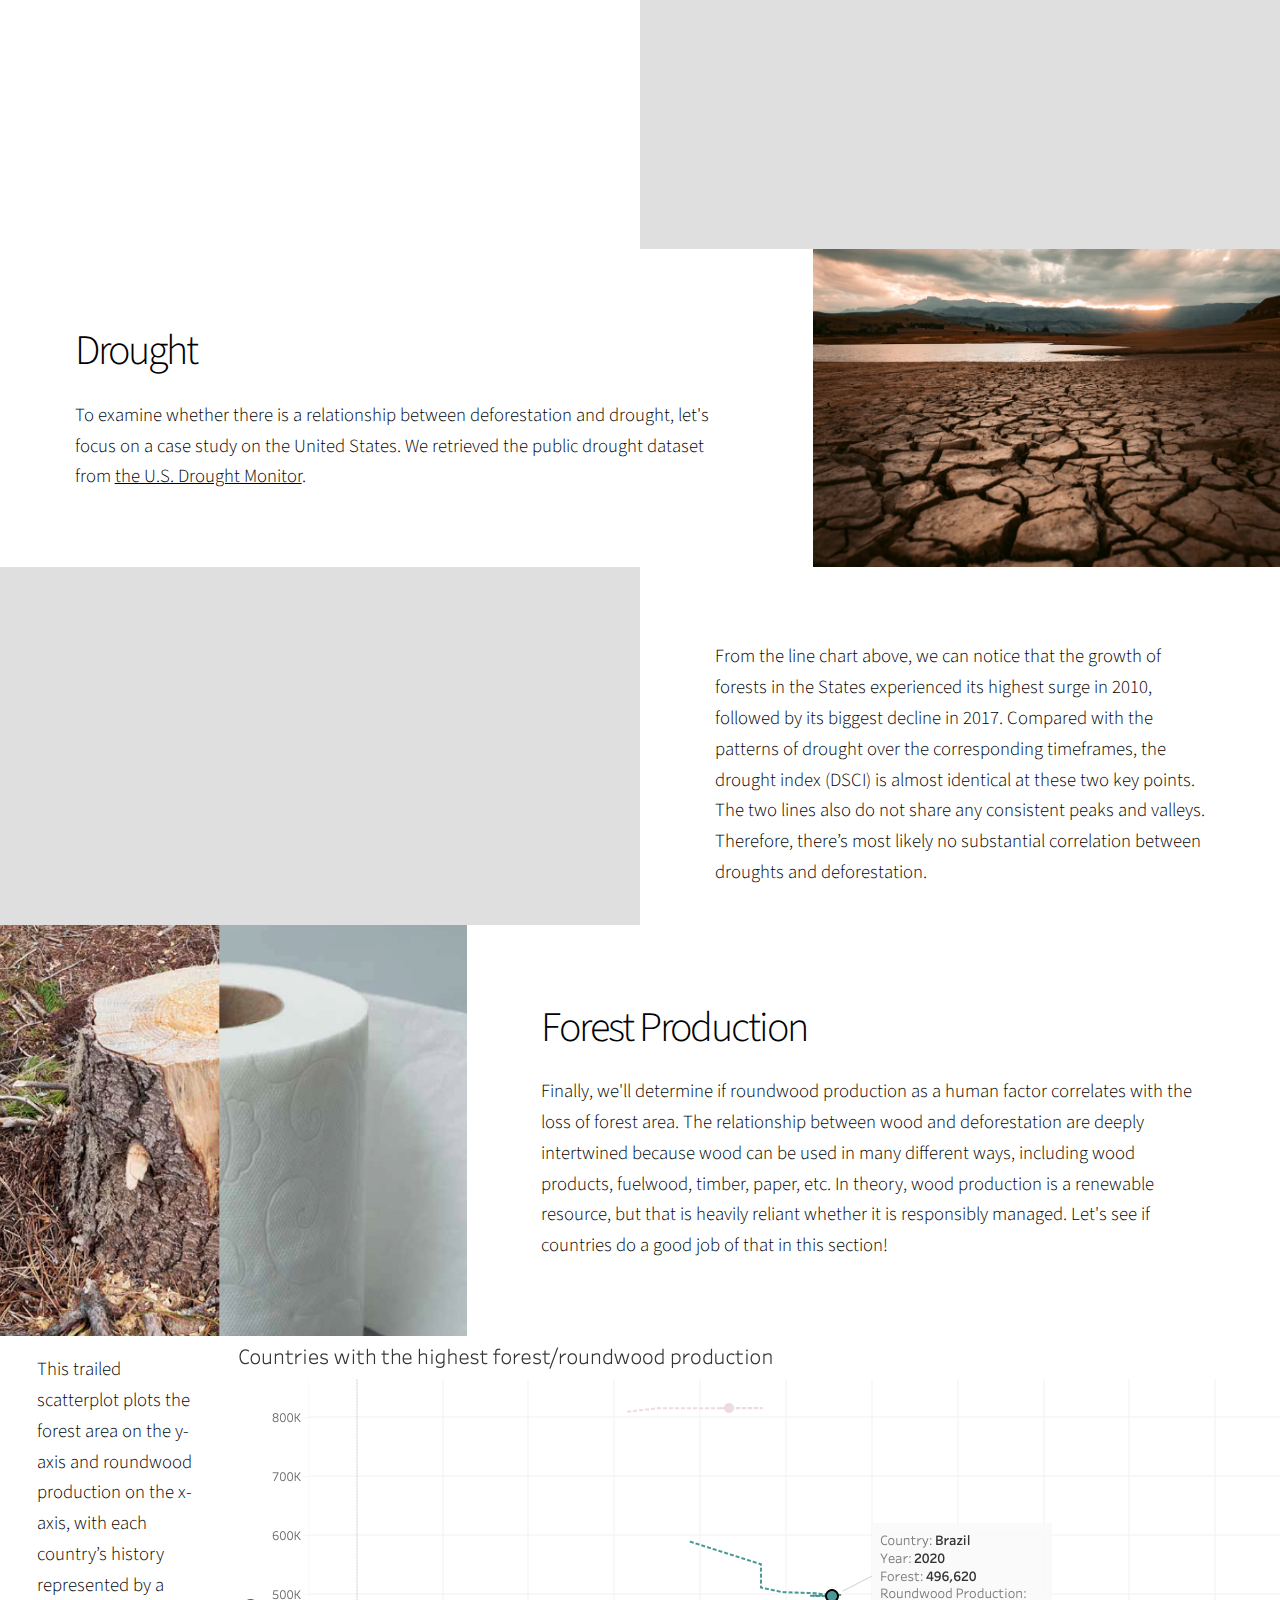
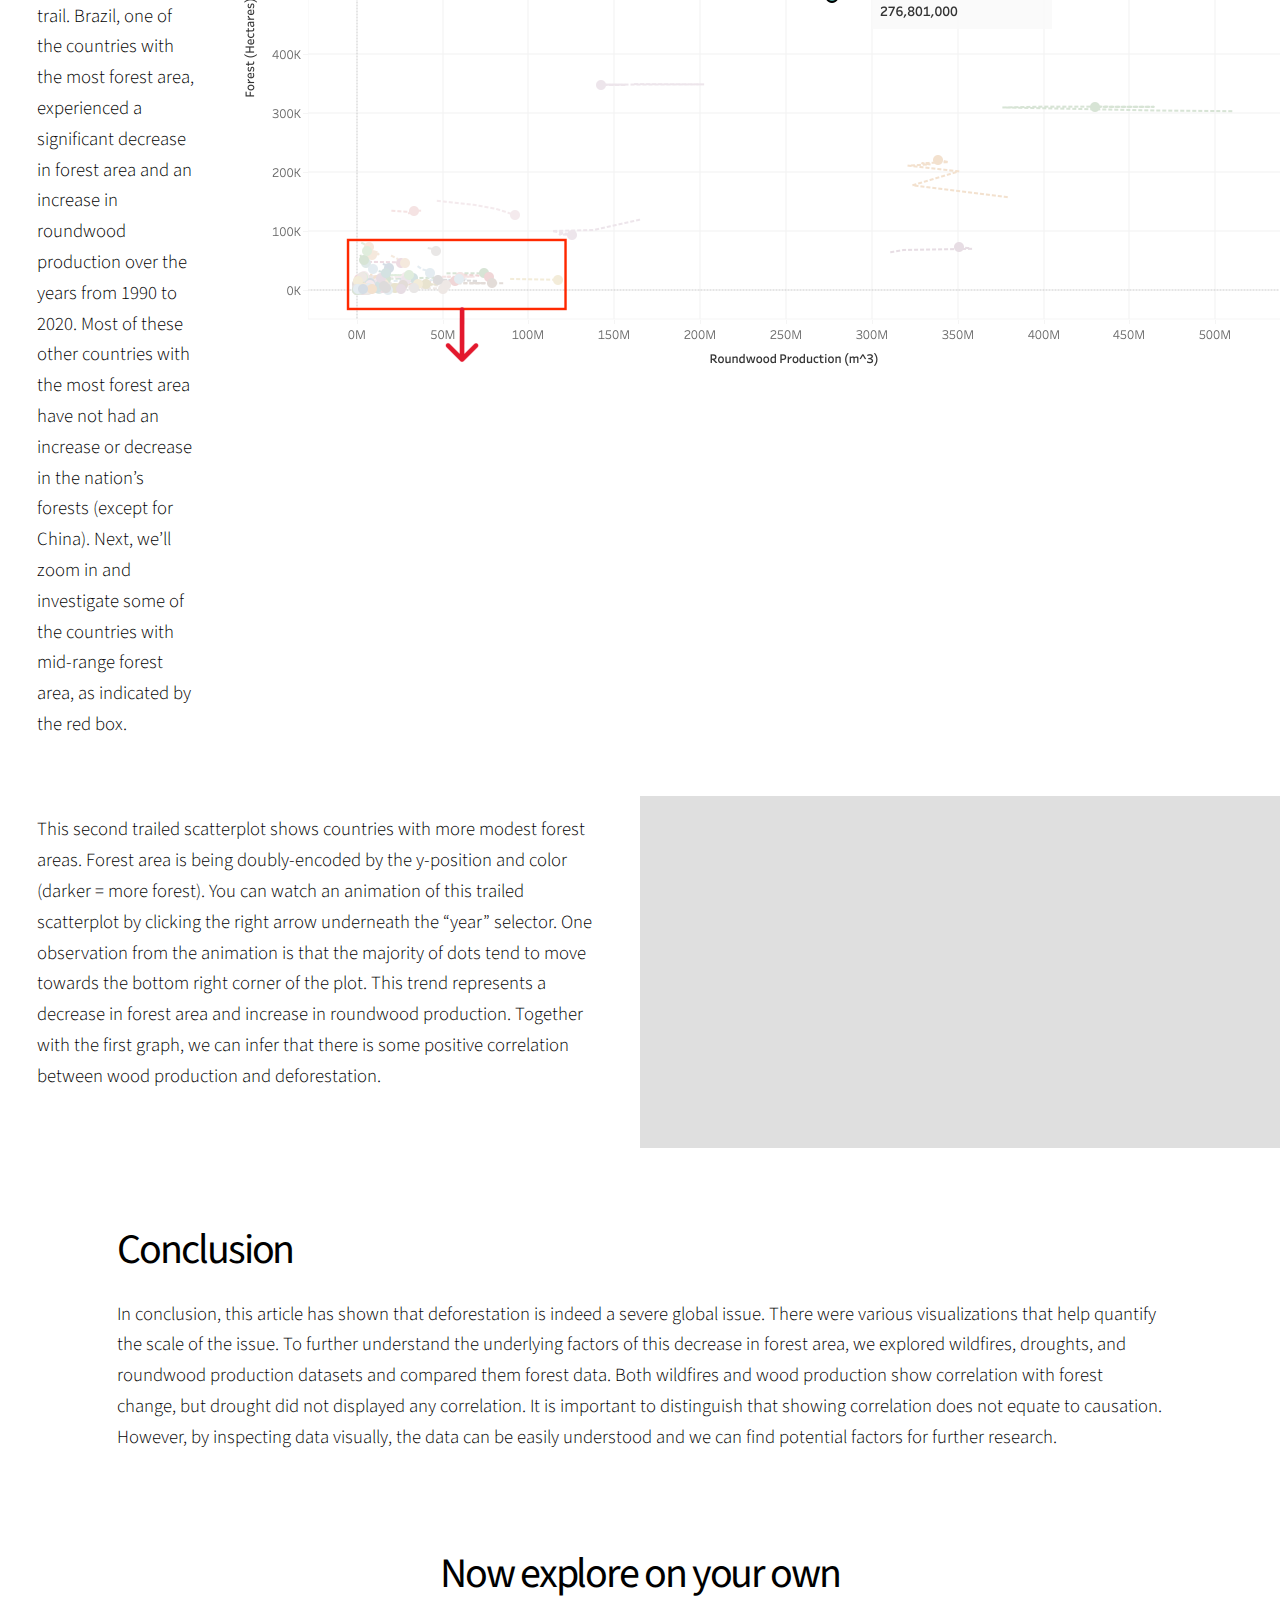
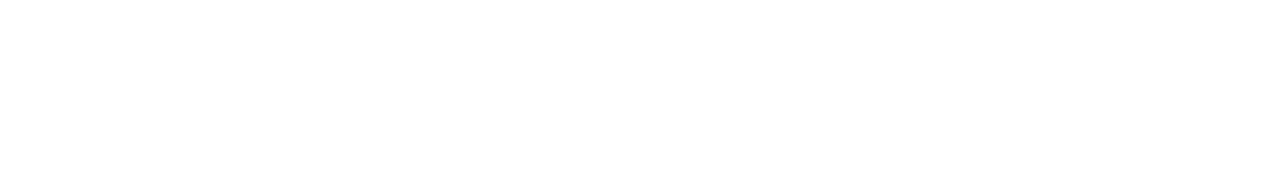
==== commit 869720c0: "forest production intro text" ====
--- a/index.html
+++ b/index.html
@@ -145,7 +145,7 @@
 
 		</div>
 		<div class='tableauPlaceholder' id='viz1701830312384' style='position: relative'><noscript><a href='#'><img
-						alt='dashboard 4 '
+						alt='仪表板 4 '
 						src='https:&#47;&#47;public.tableau.com&#47;static&#47;images&#47;li&#47;line_17018302712930&#47;4&#47;1_rss.png'
 						style='border: none' /></a></noscript><object class='tableauViz' style='display:none;'>
 				<param name='host_url' value='https%3A%2F%2Fpublic.tableau.com%2F' />
@@ -241,7 +241,7 @@
 		</div>
 	</section>
 
-	<section style="height:15rem; padding-left: 15rem; padding-right: 15rem; overflow: hidden;">
+	<section style="height:15rem; padding-left: 5rem; padding-right: 5rem; overflow: hidden;">
 		<div class='tableauPlaceholder' id='viz1701881803676' style='position: relative'><noscript><a href='#'><img
 						alt='Forest decrease&#47;increase between 2020 and 1990 '
 						src='https:&#47;&#47;public.tableau.com&#47;static&#47;images&#47;De&#47;Deforestation_public&#47;Sheet2&#47;1_rss.png'
@@ -280,8 +280,7 @@
 
 	<!-- Where in the World 3 -->
 	<section
-		class="banner style1 content-align-left image-position-center onload-image-fade-in onload-content-fade-right"
-		style="padding: 0rem 3rem 0rem 0rem !important;">
+		class="banner style1 content-align-left image-position-center onload-image-fade-in onload-content-fade-right">
 		<div class="content" style="padding: 1rem 3rem 1rem 3rem !important;">
 			<p> If we look at the percentages grouped by continent, it can be seen
 				that <b>Europe has seen an overall positive change in forest area from 1990 to 2020</b>,
@@ -332,8 +331,7 @@
 			<h2><b>What factors contribute to forest decline?</b>
 			</h2>
 			<p> Now that we're familiar with the scale of deforestation and the countries/continents that have
-				experienced the most severe effects, let's move towards investigating some potential factors related to
-				deforestation. In the following sections,
+				experienced the most severe effects, let's move towards investigating some potential factors related to deforestation. In the following sections,
 				we will explore how natural and human factors are correlated to the global forest decline. More
 				specifically, we'll focus on wildfires
 				and droughts as natural factors, and wood production as a human factor.
@@ -347,9 +345,7 @@
 		id="first">
 		<div class="content">
 			<h2>Wildfire</h2>
-			<p> Wildfire is a common natural factor that leads to decline of forest coverage. To examine whether it is
-				related to the deforestation of a whole country, we compare the <b>wildfire frequency</b> with the
-				<b>forest cover rate</b> in contries with most forest.
+			<p> Wildfire is a common natural factor that leads to decline of forest coverage. To examine whether it is related to the deforestation of a whole country, we compare the <b>wildfire frequency</b> with the <b>forest cover rate</b> in contries with most forest. 
 			</p>
 
 		</div>
@@ -361,27 +357,24 @@
 	<!-- Fire -->
 	<section
 		class="banner style1 fullscreen orient-left content-align-left image-position-center onscroll-image-fade-in"
-		id="first" style="padding: 5rem 3rem 5rem 0rem !important;">
+		id="first">
 		<div class="content">
 			<p>This chart shows how the wildfire affects forest coverage rate in countries with the most forest from
 				1990
-				to 2020. The <b>width </b>of the line represents <b>forest area</b> of a country. The red indicates more
+				to 2020. The width of the line represents forest area of a country. The red indicates more
 				fires occurred in the last 30 years, while yellow indicates less fires. The vertical position
 				represents the forest coverage rate, from 0.1 to 0.8. The left and right side correspond to the forest
 				coverage rate in 1990 and 2020, respectively.
-				Countries suffering from more wildfires (the <b style="color: red;">red lines</b>) are mostly
-				experiencing a drop in forest
+				Countries suffering from more wildfires (the  <text style="color: red;">red lines</text>) are mostly experiencing a drop in forest
 				coverage
-				rate (negative slope), like Brazil, Australia and Argentina. Countries with less wildfires (the <b
-					style="color: #f7cf7b;">yellow lines</b>) are
+				rate (negative slope), like Brazil, Australia and Argentina. Countries with less wildfires (the <text style="color: #f7cf7b;">yellow lines</text>) are
 				mostly experiencing an increase in forest coverage rate (positive slope), like the Russian Federation,
 				USA and China.
 			</p>
 
 		</div>
 
-		<div class='image' id='viz1701817940318' style='position: relative'><noscript><a href='#'><img
-						alt='dashboard 2 '
+		<div class='image' id='viz1701817940318' style='position: relative'><noscript><a href='#'><img alt='仪表板 2 '
 						src='https:&#47;&#47;public.tableau.com&#47;static&#47;images&#47;di&#47;discuss_16993012170900&#47;2_1&#47;1_rss.png'
 						style='border: none' /></a></noscript><object class='tableauViz' style='display:none;'>
 				<param name='host_url' value='https%3A%2F%2Fpublic.tableau.com%2F' />
@@ -423,37 +416,16 @@
 		</div>
 	</section>
 
-	<section class="banner style1 orient-right content-align-left image-position-center onscroll-image-fade-in"
-		style="padding: 5rem 3rem 5rem 7rem !important;">
-		<div class="content">
-			From the line chart we can notice that the growth of forests in the States experienced its highest
+	<section class="banner style1 orient-right content-align-left image-position-center onscroll-image-fade-in">
+		<div class="content">
+			From the line chart above, we can notice that the growth of forests in the States experienced its highest
 			surge in 2010, followed by its biggest decline in 2017. Compared with the patterns of drought over the
 			corresponding
 			timeframes, the drought index (DSCI) is almost identical at these two key points. The two lines also do not
 			share any consistent peaks and valleys.
-			Therefore, there’s most likely <b style="background-color:#fef4ea">no substantial correlation</b> between droughts and deforestation.
-		</div>
-		<div class='image' id='viz1701893819917' style='position: relative'><noscript><a href='#'><img
-						alt='dashboard 1 '
-						src='https:&#47;&#47;public.tableau.com&#47;static&#47;images&#47;Up&#47;UpdatedDrought&#47;1&#47;1_rss.png'
-						style='border: none' /></a></noscript><object class='tableauViz' style='display:none;'>
-				<param name='host_url' value='https%3A%2F%2Fpublic.tableau.com%2F' />
-				<param name='embed_code_version' value='3' />
-				<param name='site_root' value='' />
-				<param name='name' value='UpdatedDrought&#47;1' />
-				<param name='tabs' value='no' />
-				<param name='toolbar' value='yes' />
-				<param name='static_image'
-					value='https:&#47;&#47;public.tableau.com&#47;static&#47;images&#47;Up&#47;UpdatedDrought&#47;1&#47;1.png' />
-				<param name='animate_transition' value='yes' />
-				<param name='display_static_image' value='yes' />
-				<param name='display_spinner' value='yes' />
-				<param name='display_overlay' value='yes' />
-				<param name='display_count' value='yes' />
-				<param name='language' value='en-US' />
-			</object></div>
-		<script
-			type='text/javascript'>                    var divElement = document.getElementById('viz1701893819917'); var vizElement = divElement.getElementsByTagName('object')[0]; vizElement.style.width = '100%';vizElement.style.height = '100%'; var scriptElement = document.createElement('script'); scriptElement.src = 'https://public.tableau.com/javascripts/api/viz_v1.js'; vizElement.parentNode.insertBefore(scriptElement, vizElement);                </script>
+			Therefore, there’s most likely no substantial correlation between droughts and deforestation.
+		</div>
+		<div class='image' id='viz1701893819917' style='position: relative'><noscript><a href='#'><img alt='仪表板 1 ' src='https:&#47;&#47;public.tableau.com&#47;static&#47;images&#47;Up&#47;UpdatedDrought&#47;1&#47;1_rss.png' style='border: none' /></a></noscript><object class='tableauViz'  style='display:none;'><param name='host_url' value='https%3A%2F%2Fpublic.tableau.com%2F' /> <param name='embed_code_version' value='3' /> <param name='site_root' value='' /><param name='name' value='UpdatedDrought&#47;1' /><param name='tabs' value='no' /><param name='toolbar' value='yes' /><param name='static_image' value='https:&#47;&#47;public.tableau.com&#47;static&#47;images&#47;Up&#47;UpdatedDrought&#47;1&#47;1.png' /> <param name='animate_transition' value='yes' /><param name='display_static_image' value='yes' /><param name='display_spinner' value='yes' /><param name='display_overlay' value='yes' /><param name='display_count' value='yes' /><param name='language' value='en-US' /></object></div>                <script type='text/javascript'>                    var divElement = document.getElementById('viz1701893819917');                    var vizElement = divElement.getElementsByTagName('object')[0];                    if ( divElement.offsetWidth > 800 ) { vizElement.style.width='100%';vizElement.style.height=(divElement.offsetWidth*0.75)+'px';} else if ( divElement.offsetWidth > 500 ) { vizElement.style.width='100%';vizElement.style.height=(divElement.offsetWidth*0.75)+'px';} else { vizElement.style.width='100%';vizElement.style.height='727px';}                     var scriptElement = document.createElement('script');                    scriptElement.src = 'https://public.tableau.com/javascripts/api/viz_v1.js';                    vizElement.parentNode.insertBefore(scriptElement, vizElement);                </script>
 	</section>
 
 
@@ -463,7 +435,10 @@
 		<div class="content">
 			<h2>Forest Production</h2>
 			<p>Finally, we'll determine if roundwood production as a human factor correlates with the loss of forest
-				area. </p>
+				area. The relationship between wood and deforestation are deeply intertwined because wood can be used 
+				in many different ways, including wood products, fuelwood, timber, paper, etc. In theory, wood production is a renewable
+				resource, but that is heavily reliant whether it is responsibly managed. Let's see if countries do a good job of that in this section!
+			</p>
 			<!-- <ul class="actions stacked">
 										<li><a href="#" class="button">Learn More</a></li>
 									</ul> -->
@@ -472,9 +447,7 @@
 			<img src="images/paper.png" alt="" />
 		</div>
 	</section>
-	<section
-		class="banner style1 orient-left content-align-left image-position-right onload-image-fade-in onload-content-fade-right"
-		style="padding: 5rem 3rem 0rem 0rem !important;">
+	<section class="banner style1 orient-left content-align-left image-position-right onload-image-fade-in onload-content-fade-right">
 		<div class="content" style="padding: 1rem 2rem 1rem 2rem !important;">
 			<!-- <h3>Forest vs. Wood Production Overview</h3> -->
 			<p>This trailed scatterplot plots the forest area on the y-axis and roundwood production on the x-axis, with
@@ -491,15 +464,12 @@
 		</div>
 	</section>
 
-	<section
-		class="banner style1 orient-left content-align-left image-position-right onload-image-fade-in onload-content-fade-right"
-		style="padding: 0rem 3rem 5rem 0rem !important;">
+	<section class="banner style1 orient-left content-align-left image-position-right onload-image-fade-in onload-content-fade-right">
 		<div class="content" style="padding: 1rem 2rem 1rem 2rem !important;">
 			<!-- <h3>Zooming in on some countries with less forest area</h3> -->
 			<p>This second trailed scatterplot shows countries with more modest forest areas. Forest area is being
-				doubly-encoded by the y-position and color (<b style="color: green;">darker green means more
-					forest</b>). You can watch an animation of this
-				trailed scatterplot by clicking the right arrow underneath the “year” slider. One observation from the
+				doubly-encoded by the y-position and color (darker = more forest). You can watch an animation of this
+				trailed scatterplot by clicking the right arrow underneath the “year” selector. One observation from the
 				animation is that the majority of dots tend to move towards the bottom right corner of the plot. This
 				trend represents a decrease in forest area and increase in roundwood production. Together with the first
 				graph, we can infer that there is some positive correlation between wood production and deforestation.
@@ -524,8 +494,7 @@
 				production show correlation with forest change,
 				but drought did not displayed any correlation. It is important to distinguish that showing correlation
 				does not equate to causation.
-				However, by inspecting data visually, the data can be easily understood and we can find potential
-				factors
+				However, by inspecting data visually, the data can be easily understood and we can find potential factors
 				for further research.
 			</p>
 
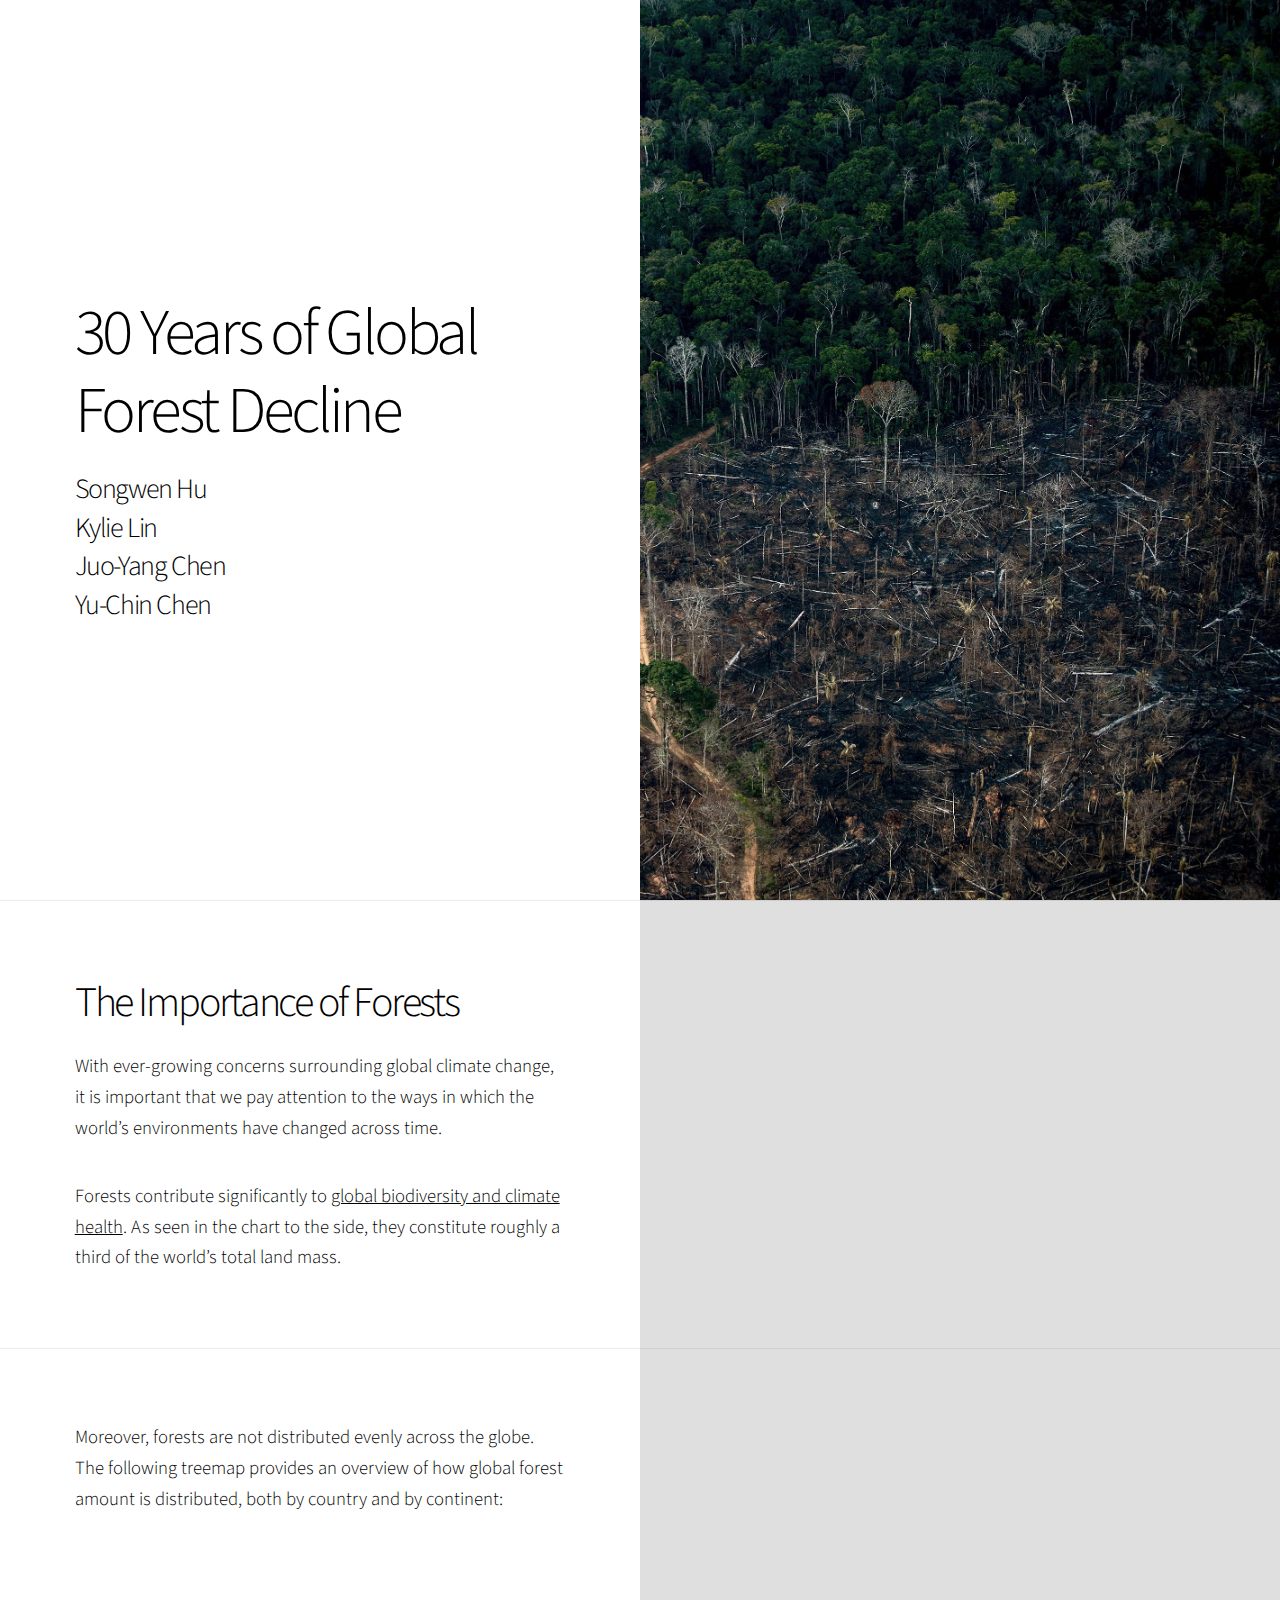
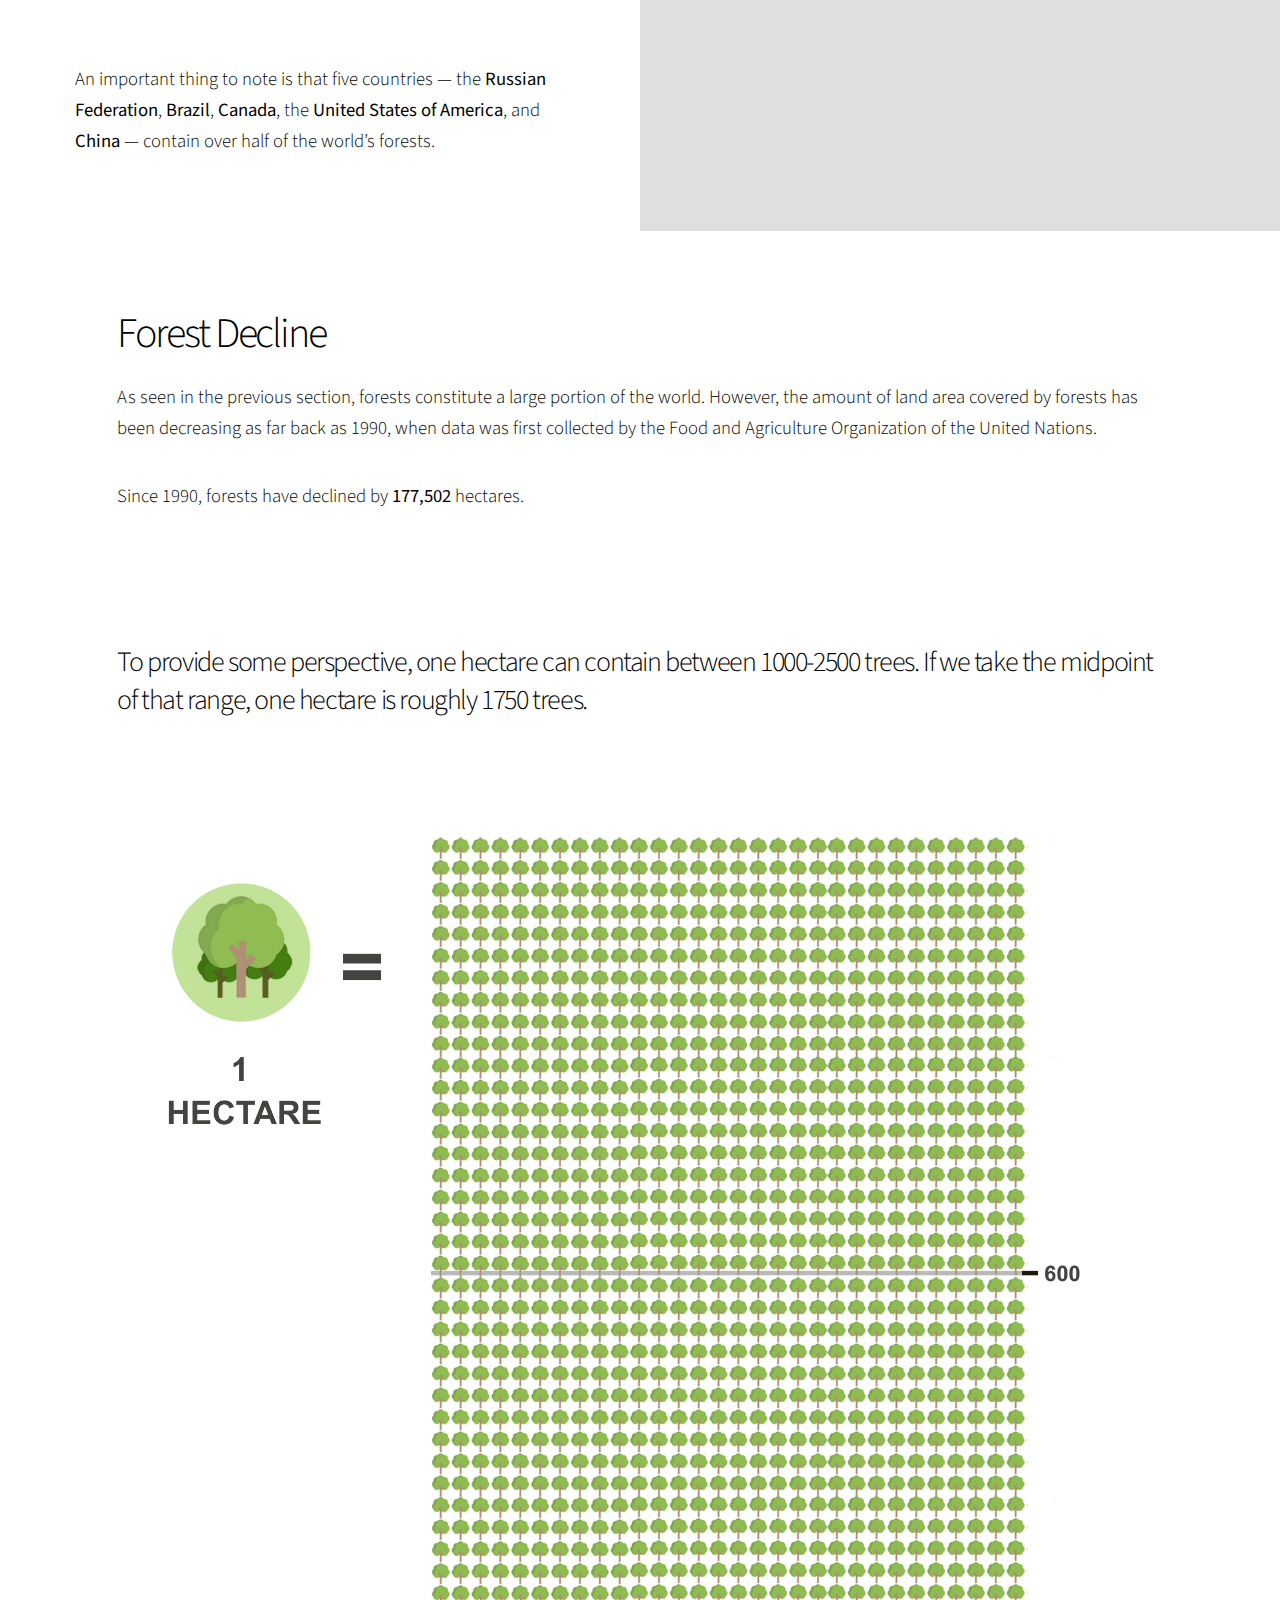
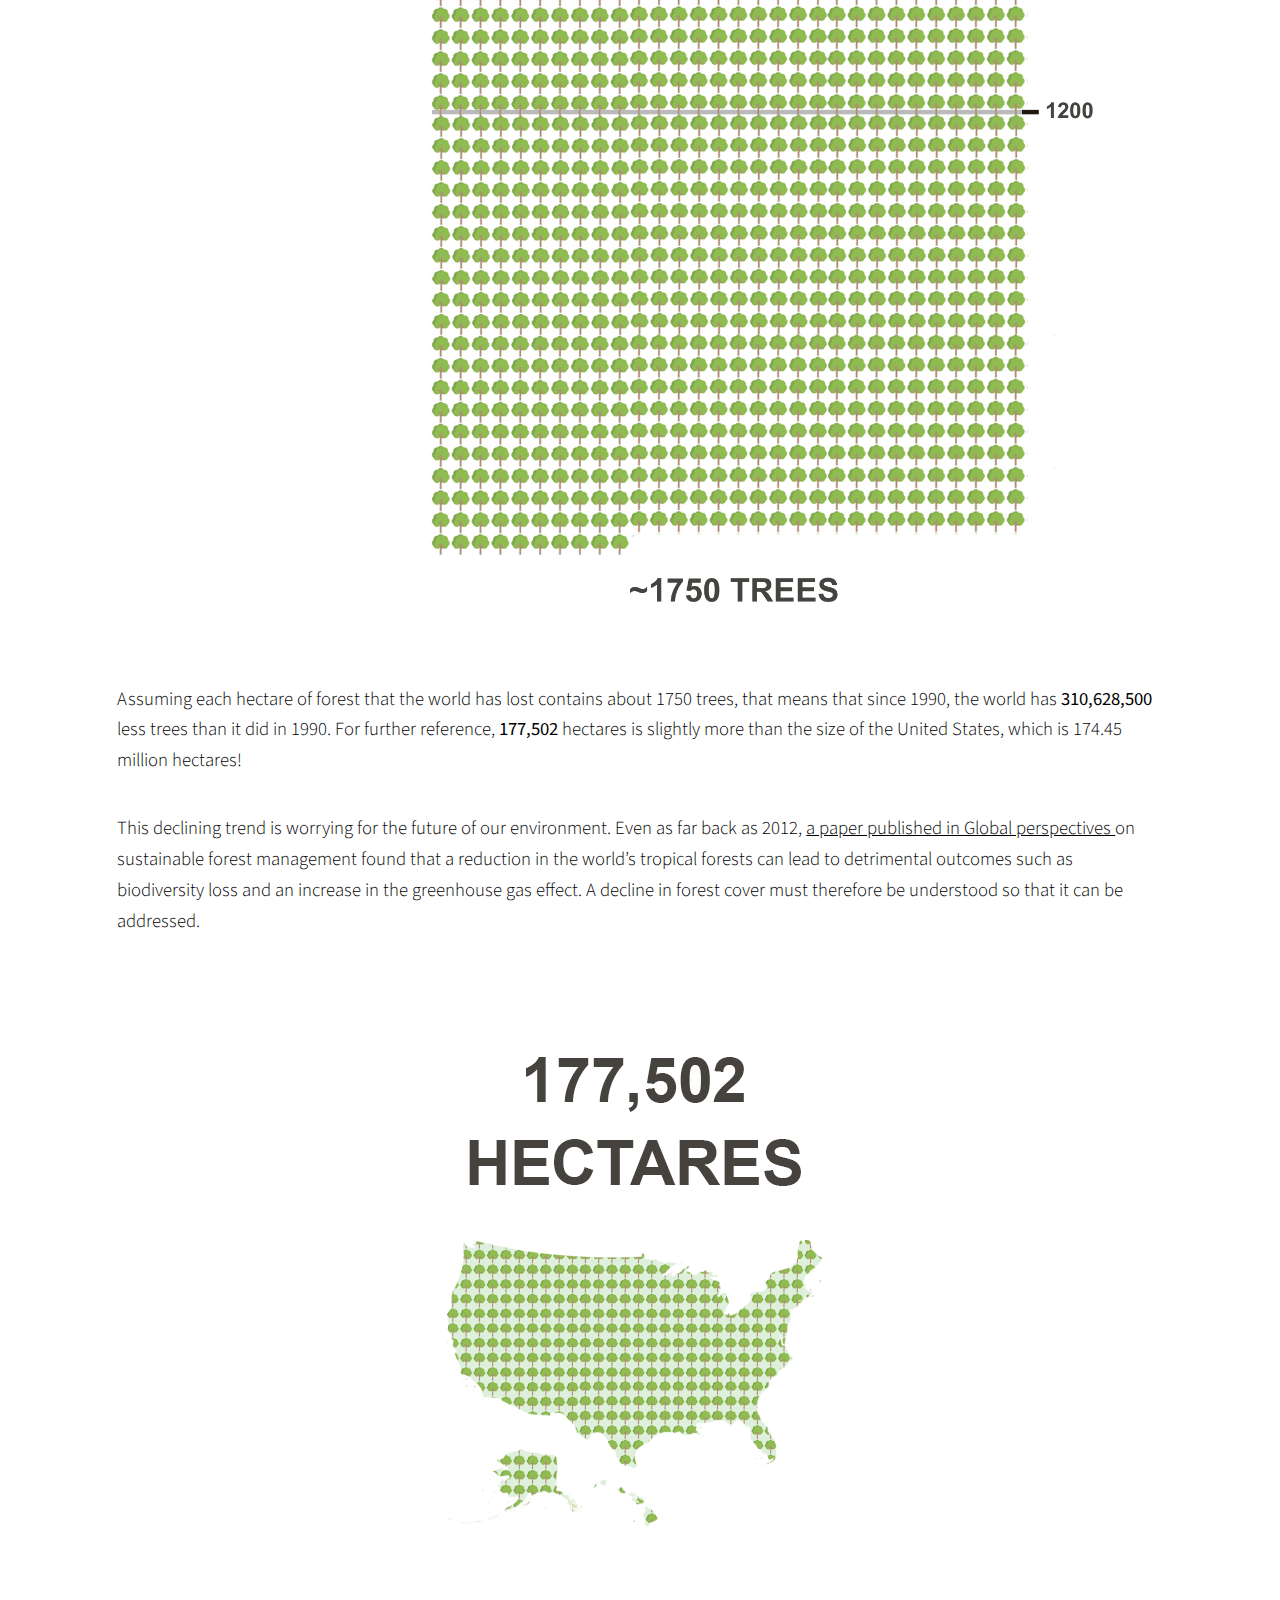
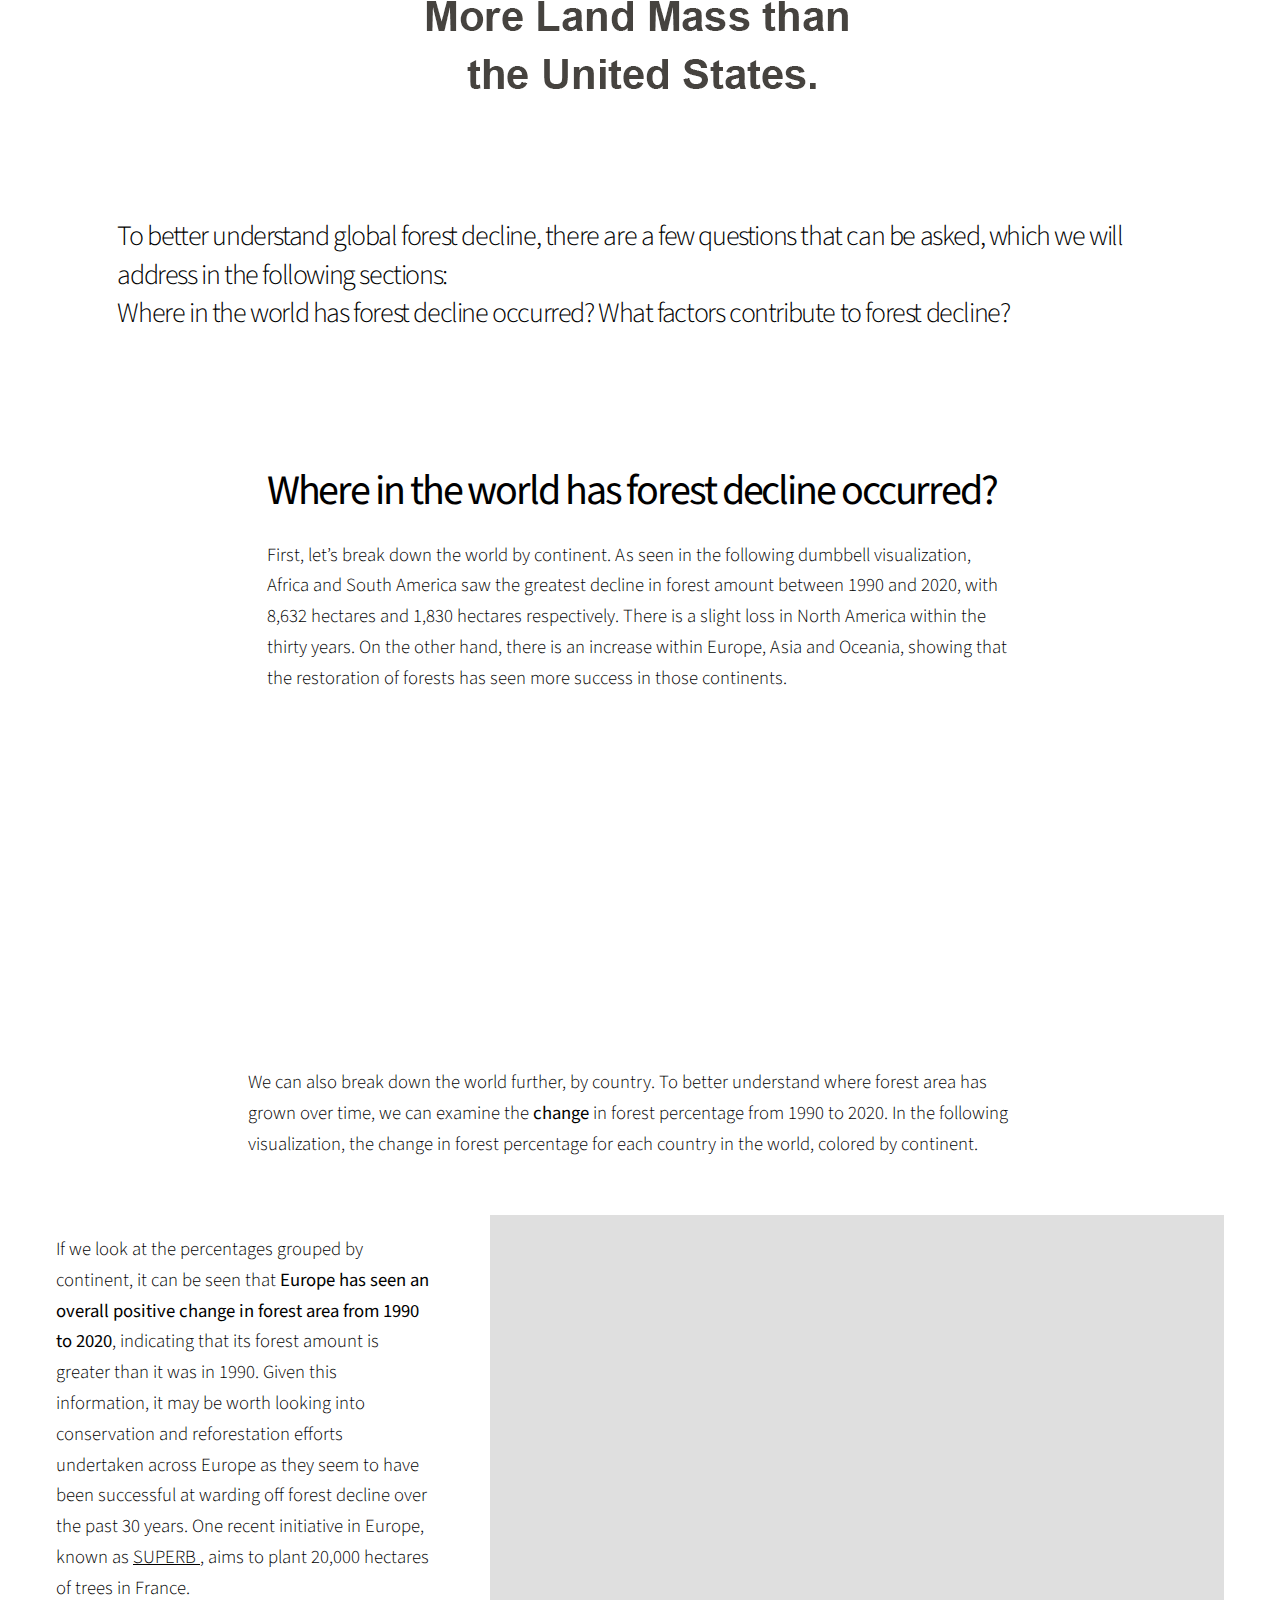
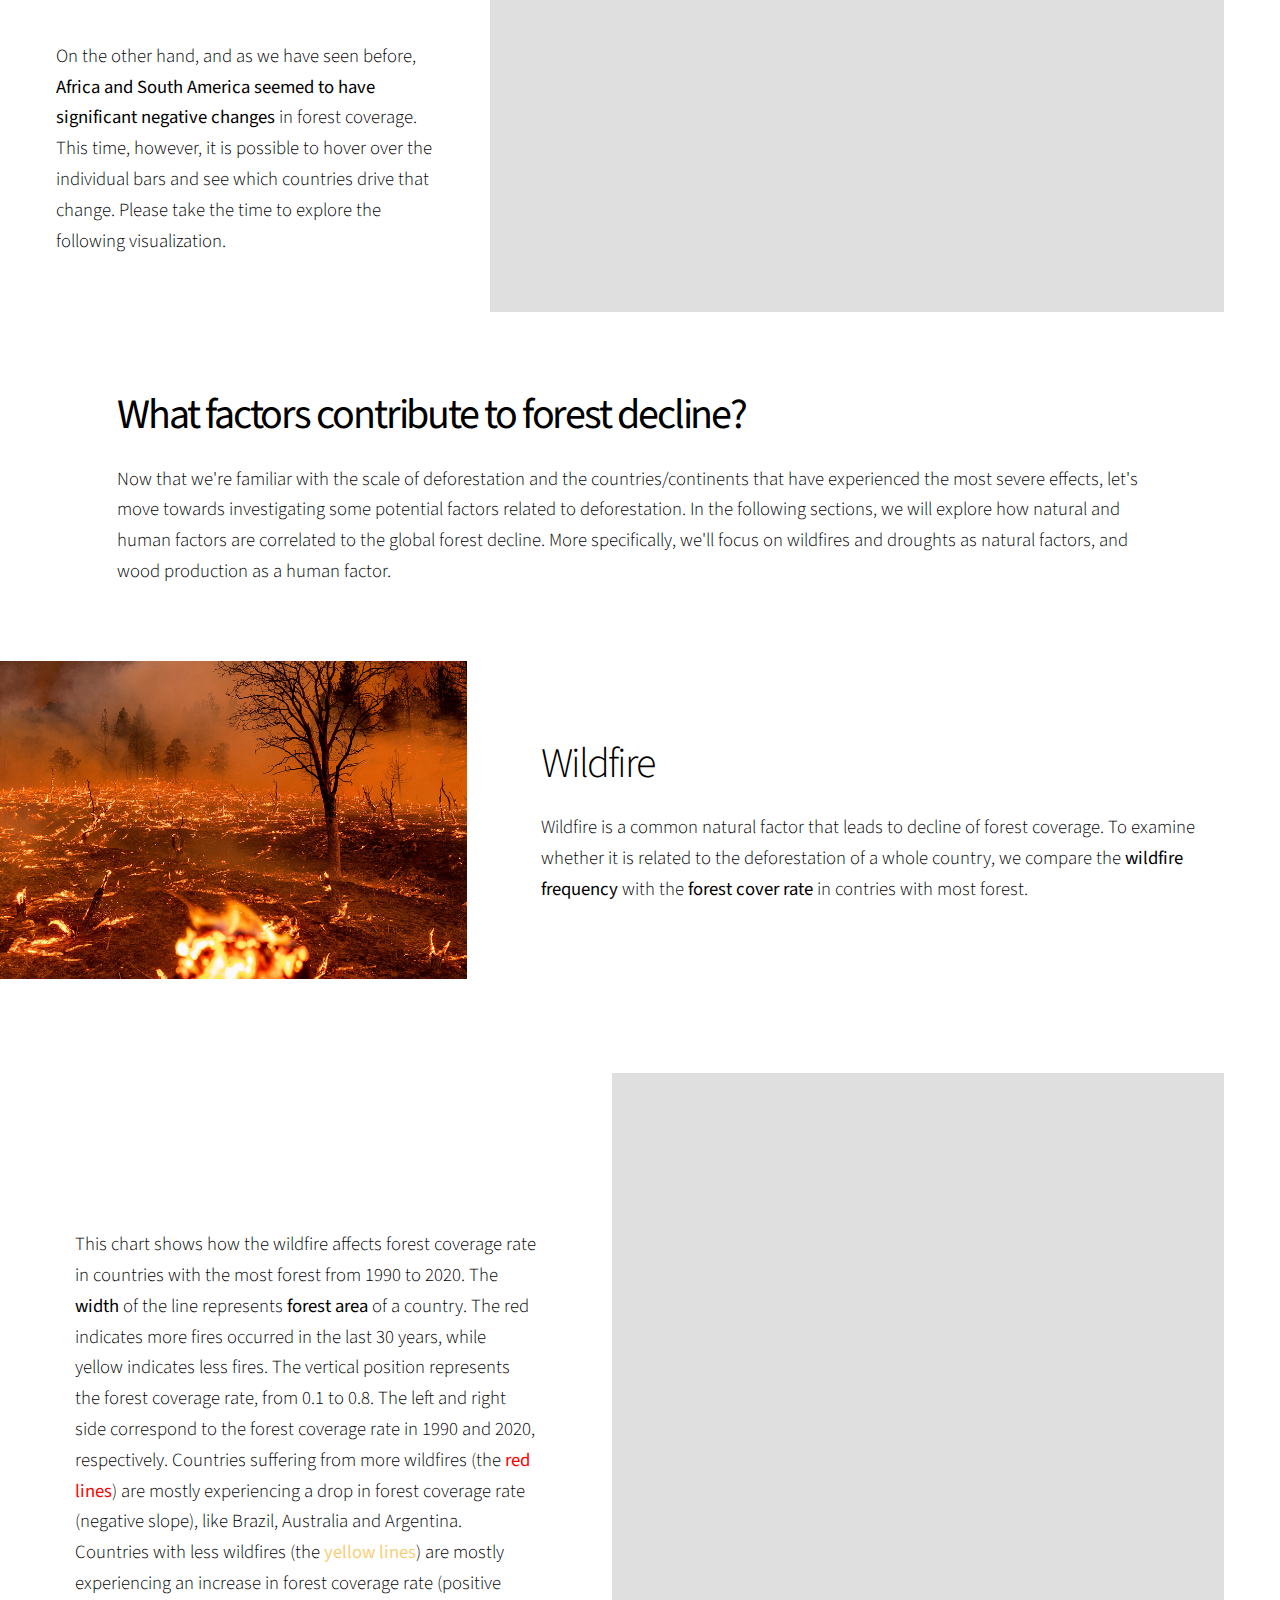
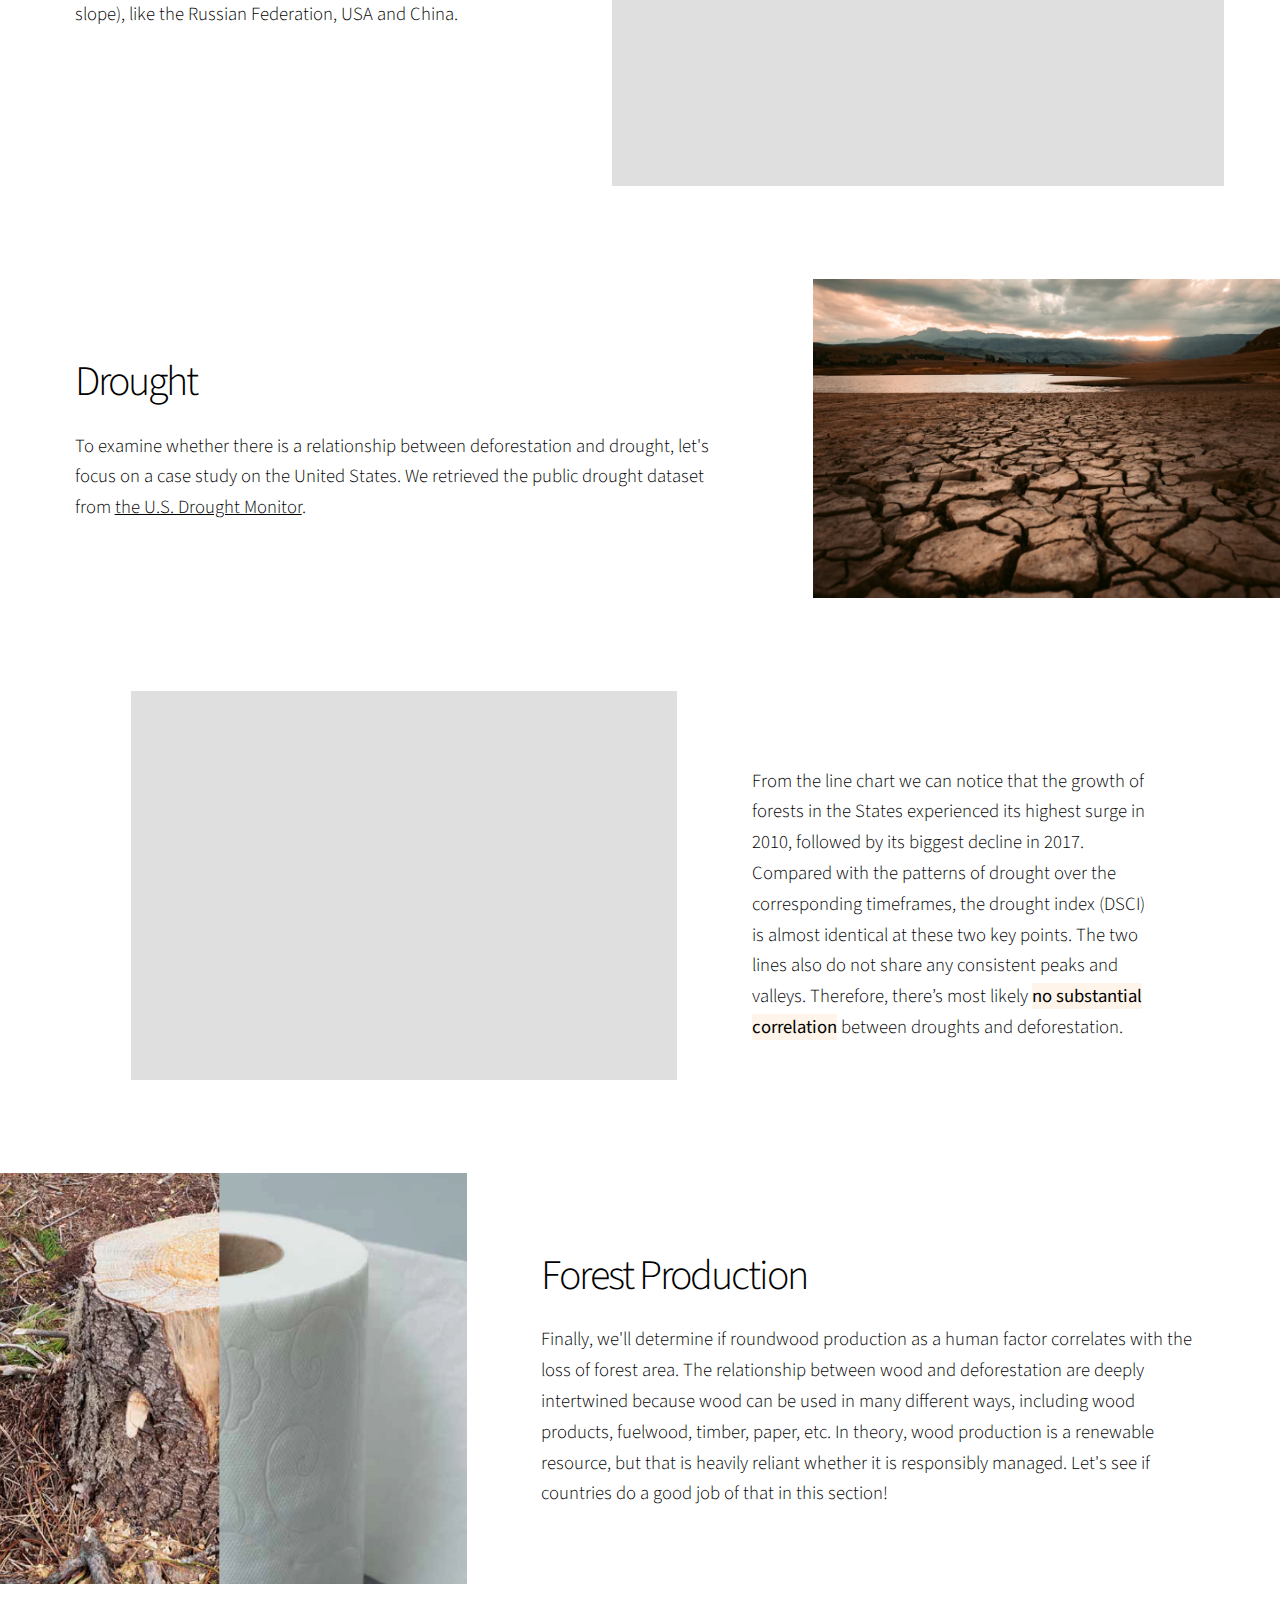
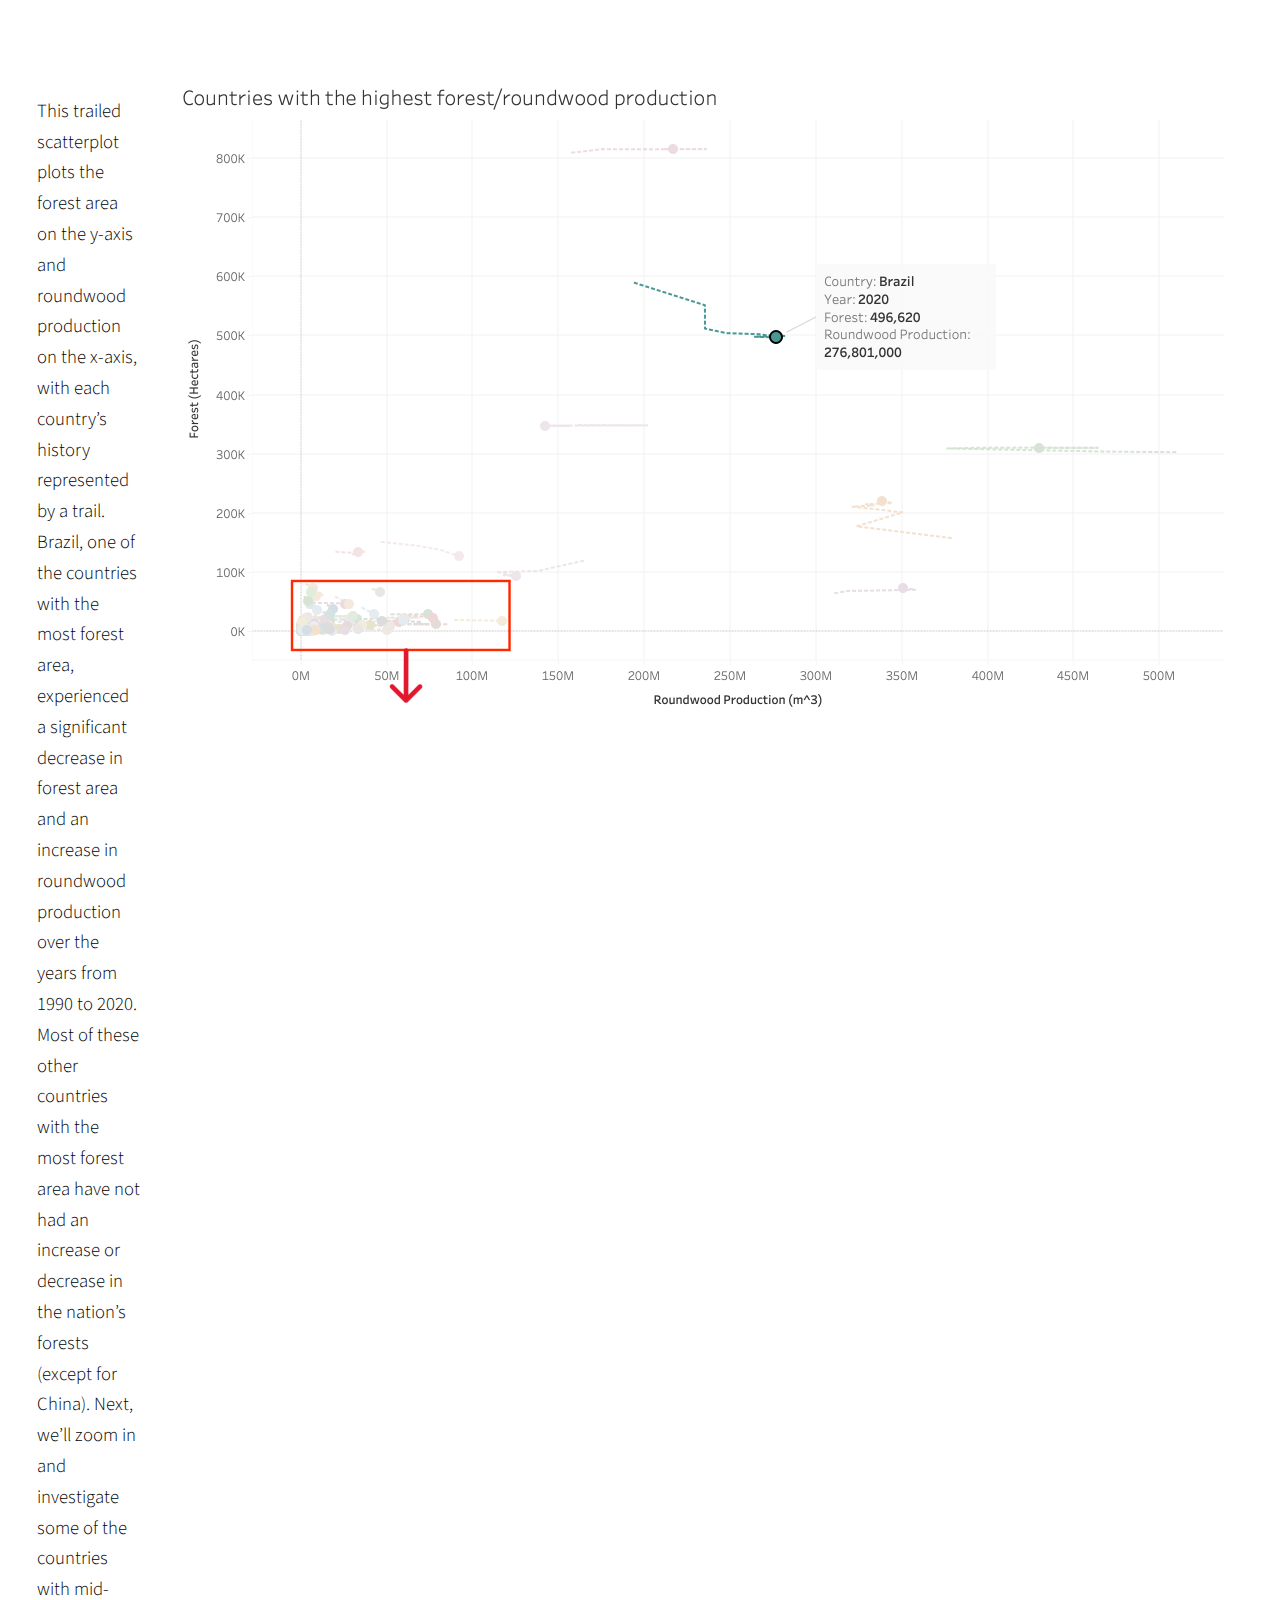
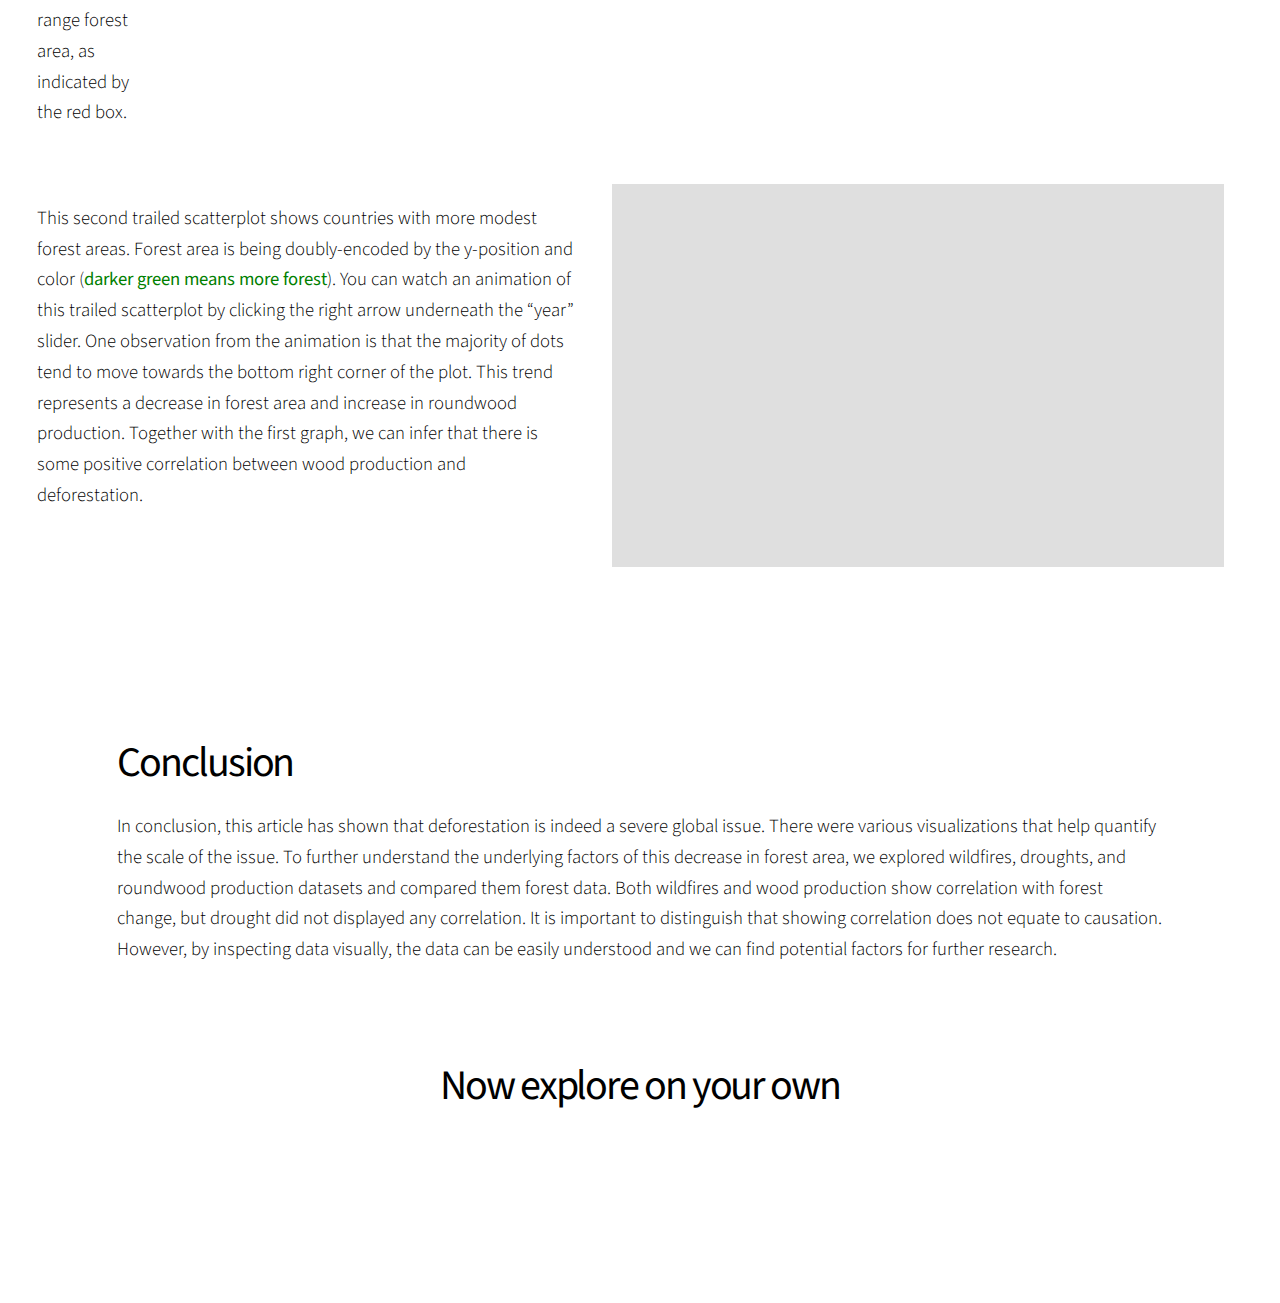
==== commit fb814801: "Merge pull request #7 from Delen0828/adjustments" ====
--- a/index.html
+++ b/index.html
@@ -145,7 +145,7 @@
 
 		</div>
 		<div class='tableauPlaceholder' id='viz1701830312384' style='position: relative'><noscript><a href='#'><img
-						alt='仪表板 4 '
+						alt='dashboard 4 '
 						src='https:&#47;&#47;public.tableau.com&#47;static&#47;images&#47;li&#47;line_17018302712930&#47;4&#47;1_rss.png'
 						style='border: none' /></a></noscript><object class='tableauViz' style='display:none;'>
 				<param name='host_url' value='https%3A%2F%2Fpublic.tableau.com%2F' />
@@ -241,7 +241,7 @@
 		</div>
 	</section>
 
-	<section style="height:15rem; padding-left: 5rem; padding-right: 5rem; overflow: hidden;">
+	<section style="height:15rem; padding-left: 15rem; padding-right: 15rem; overflow: hidden;">
 		<div class='tableauPlaceholder' id='viz1701881803676' style='position: relative'><noscript><a href='#'><img
 						alt='Forest decrease&#47;increase between 2020 and 1990 '
 						src='https:&#47;&#47;public.tableau.com&#47;static&#47;images&#47;De&#47;Deforestation_public&#47;Sheet2&#47;1_rss.png'
@@ -280,7 +280,8 @@
 
 	<!-- Where in the World 3 -->
 	<section
-		class="banner style1 content-align-left image-position-center onload-image-fade-in onload-content-fade-right">
+		class="banner style1 content-align-left image-position-center onload-image-fade-in onload-content-fade-right"
+		style="padding: 0rem 3rem 0rem 0rem !important;">
 		<div class="content" style="padding: 1rem 3rem 1rem 3rem !important;">
 			<p> If we look at the percentages grouped by continent, it can be seen
 				that <b>Europe has seen an overall positive change in forest area from 1990 to 2020</b>,
@@ -331,7 +332,8 @@
 			<h2><b>What factors contribute to forest decline?</b>
 			</h2>
 			<p> Now that we're familiar with the scale of deforestation and the countries/continents that have
-				experienced the most severe effects, let's move towards investigating some potential factors related to deforestation. In the following sections,
+				experienced the most severe effects, let's move towards investigating some potential factors related to
+				deforestation. In the following sections,
 				we will explore how natural and human factors are correlated to the global forest decline. More
 				specifically, we'll focus on wildfires
 				and droughts as natural factors, and wood production as a human factor.
@@ -345,7 +347,9 @@
 		id="first">
 		<div class="content">
 			<h2>Wildfire</h2>
-			<p> Wildfire is a common natural factor that leads to decline of forest coverage. To examine whether it is related to the deforestation of a whole country, we compare the <b>wildfire frequency</b> with the <b>forest cover rate</b> in contries with most forest. 
+			<p> Wildfire is a common natural factor that leads to decline of forest coverage. To examine whether it is
+				related to the deforestation of a whole country, we compare the <b>wildfire frequency</b> with the
+				<b>forest cover rate</b> in contries with most forest.
 			</p>
 
 		</div>
@@ -357,24 +361,27 @@
 	<!-- Fire -->
 	<section
 		class="banner style1 fullscreen orient-left content-align-left image-position-center onscroll-image-fade-in"
-		id="first">
+		id="first" style="padding: 5rem 3rem 5rem 0rem !important;">
 		<div class="content">
 			<p>This chart shows how the wildfire affects forest coverage rate in countries with the most forest from
 				1990
-				to 2020. The width of the line represents forest area of a country. The red indicates more
+				to 2020. The <b>width </b>of the line represents <b>forest area</b> of a country. The red indicates more
 				fires occurred in the last 30 years, while yellow indicates less fires. The vertical position
 				represents the forest coverage rate, from 0.1 to 0.8. The left and right side correspond to the forest
 				coverage rate in 1990 and 2020, respectively.
-				Countries suffering from more wildfires (the  <text style="color: red;">red lines</text>) are mostly experiencing a drop in forest
+				Countries suffering from more wildfires (the <b style="color: red;">red lines</b>) are mostly
+				experiencing a drop in forest
 				coverage
-				rate (negative slope), like Brazil, Australia and Argentina. Countries with less wildfires (the <text style="color: #f7cf7b;">yellow lines</text>) are
+				rate (negative slope), like Brazil, Australia and Argentina. Countries with less wildfires (the <b
+					style="color: #f7cf7b;">yellow lines</b>) are
 				mostly experiencing an increase in forest coverage rate (positive slope), like the Russian Federation,
 				USA and China.
 			</p>
 
 		</div>
 
-		<div class='image' id='viz1701817940318' style='position: relative'><noscript><a href='#'><img alt='仪表板 2 '
+		<div class='image' id='viz1701817940318' style='position: relative'><noscript><a href='#'><img
+						alt='dashboard 2 '
 						src='https:&#47;&#47;public.tableau.com&#47;static&#47;images&#47;di&#47;discuss_16993012170900&#47;2_1&#47;1_rss.png'
 						style='border: none' /></a></noscript><object class='tableauViz' style='display:none;'>
 				<param name='host_url' value='https%3A%2F%2Fpublic.tableau.com%2F' />
@@ -416,16 +423,37 @@
 		</div>
 	</section>
 
-	<section class="banner style1 orient-right content-align-left image-position-center onscroll-image-fade-in">
-		<div class="content">
-			From the line chart above, we can notice that the growth of forests in the States experienced its highest
+	<section class="banner style1 orient-right content-align-left image-position-center onscroll-image-fade-in"
+		style="padding: 5rem 3rem 5rem 7rem !important;">
+		<div class="content">
+			From the line chart we can notice that the growth of forests in the States experienced its highest
 			surge in 2010, followed by its biggest decline in 2017. Compared with the patterns of drought over the
 			corresponding
 			timeframes, the drought index (DSCI) is almost identical at these two key points. The two lines also do not
 			share any consistent peaks and valleys.
-			Therefore, there’s most likely no substantial correlation between droughts and deforestation.
-		</div>
-		<div class='image' id='viz1701893819917' style='position: relative'><noscript><a href='#'><img alt='仪表板 1 ' src='https:&#47;&#47;public.tableau.com&#47;static&#47;images&#47;Up&#47;UpdatedDrought&#47;1&#47;1_rss.png' style='border: none' /></a></noscript><object class='tableauViz'  style='display:none;'><param name='host_url' value='https%3A%2F%2Fpublic.tableau.com%2F' /> <param name='embed_code_version' value='3' /> <param name='site_root' value='' /><param name='name' value='UpdatedDrought&#47;1' /><param name='tabs' value='no' /><param name='toolbar' value='yes' /><param name='static_image' value='https:&#47;&#47;public.tableau.com&#47;static&#47;images&#47;Up&#47;UpdatedDrought&#47;1&#47;1.png' /> <param name='animate_transition' value='yes' /><param name='display_static_image' value='yes' /><param name='display_spinner' value='yes' /><param name='display_overlay' value='yes' /><param name='display_count' value='yes' /><param name='language' value='en-US' /></object></div>                <script type='text/javascript'>                    var divElement = document.getElementById('viz1701893819917');                    var vizElement = divElement.getElementsByTagName('object')[0];                    if ( divElement.offsetWidth > 800 ) { vizElement.style.width='100%';vizElement.style.height=(divElement.offsetWidth*0.75)+'px';} else if ( divElement.offsetWidth > 500 ) { vizElement.style.width='100%';vizElement.style.height=(divElement.offsetWidth*0.75)+'px';} else { vizElement.style.width='100%';vizElement.style.height='727px';}                     var scriptElement = document.createElement('script');                    scriptElement.src = 'https://public.tableau.com/javascripts/api/viz_v1.js';                    vizElement.parentNode.insertBefore(scriptElement, vizElement);                </script>
+			Therefore, there’s most likely <b style="background-color:#fef4ea">no substantial correlation</b> between droughts and deforestation.
+		</div>
+		<div class='image' id='viz1701893819917' style='position: relative'><noscript><a href='#'><img
+						alt='dashboard 1 '
+						src='https:&#47;&#47;public.tableau.com&#47;static&#47;images&#47;Up&#47;UpdatedDrought&#47;1&#47;1_rss.png'
+						style='border: none' /></a></noscript><object class='tableauViz' style='display:none;'>
+				<param name='host_url' value='https%3A%2F%2Fpublic.tableau.com%2F' />
+				<param name='embed_code_version' value='3' />
+				<param name='site_root' value='' />
+				<param name='name' value='UpdatedDrought&#47;1' />
+				<param name='tabs' value='no' />
+				<param name='toolbar' value='yes' />
+				<param name='static_image'
+					value='https:&#47;&#47;public.tableau.com&#47;static&#47;images&#47;Up&#47;UpdatedDrought&#47;1&#47;1.png' />
+				<param name='animate_transition' value='yes' />
+				<param name='display_static_image' value='yes' />
+				<param name='display_spinner' value='yes' />
+				<param name='display_overlay' value='yes' />
+				<param name='display_count' value='yes' />
+				<param name='language' value='en-US' />
+			</object></div>
+		<script
+			type='text/javascript'>                    var divElement = document.getElementById('viz1701893819917'); var vizElement = divElement.getElementsByTagName('object')[0]; vizElement.style.width = '100%';vizElement.style.height = '100%'; var scriptElement = document.createElement('script'); scriptElement.src = 'https://public.tableau.com/javascripts/api/viz_v1.js'; vizElement.parentNode.insertBefore(scriptElement, vizElement);                </script>
 	</section>
 
 
@@ -447,7 +475,9 @@
 			<img src="images/paper.png" alt="" />
 		</div>
 	</section>
-	<section class="banner style1 orient-left content-align-left image-position-right onload-image-fade-in onload-content-fade-right">
+	<section
+		class="banner style1 orient-left content-align-left image-position-right onload-image-fade-in onload-content-fade-right"
+		style="padding: 5rem 3rem 0rem 0rem !important;">
 		<div class="content" style="padding: 1rem 2rem 1rem 2rem !important;">
 			<!-- <h3>Forest vs. Wood Production Overview</h3> -->
 			<p>This trailed scatterplot plots the forest area on the y-axis and roundwood production on the x-axis, with
@@ -464,12 +494,15 @@
 		</div>
 	</section>
 
-	<section class="banner style1 orient-left content-align-left image-position-right onload-image-fade-in onload-content-fade-right">
+	<section
+		class="banner style1 orient-left content-align-left image-position-right onload-image-fade-in onload-content-fade-right"
+		style="padding: 0rem 3rem 5rem 0rem !important;">
 		<div class="content" style="padding: 1rem 2rem 1rem 2rem !important;">
 			<!-- <h3>Zooming in on some countries with less forest area</h3> -->
 			<p>This second trailed scatterplot shows countries with more modest forest areas. Forest area is being
-				doubly-encoded by the y-position and color (darker = more forest). You can watch an animation of this
-				trailed scatterplot by clicking the right arrow underneath the “year” selector. One observation from the
+				doubly-encoded by the y-position and color (<b style="color: green;">darker green means more
+					forest</b>). You can watch an animation of this
+				trailed scatterplot by clicking the right arrow underneath the “year” slider. One observation from the
 				animation is that the majority of dots tend to move towards the bottom right corner of the plot. This
 				trend represents a decrease in forest area and increase in roundwood production. Together with the first
 				graph, we can infer that there is some positive correlation between wood production and deforestation.
@@ -494,7 +527,8 @@
 				production show correlation with forest change,
 				but drought did not displayed any correlation. It is important to distinguish that showing correlation
 				does not equate to causation.
-				However, by inspecting data visually, the data can be easily understood and we can find potential factors
+				However, by inspecting data visually, the data can be easily understood and we can find potential
+				factors
 				for further research.
 			</p>
 
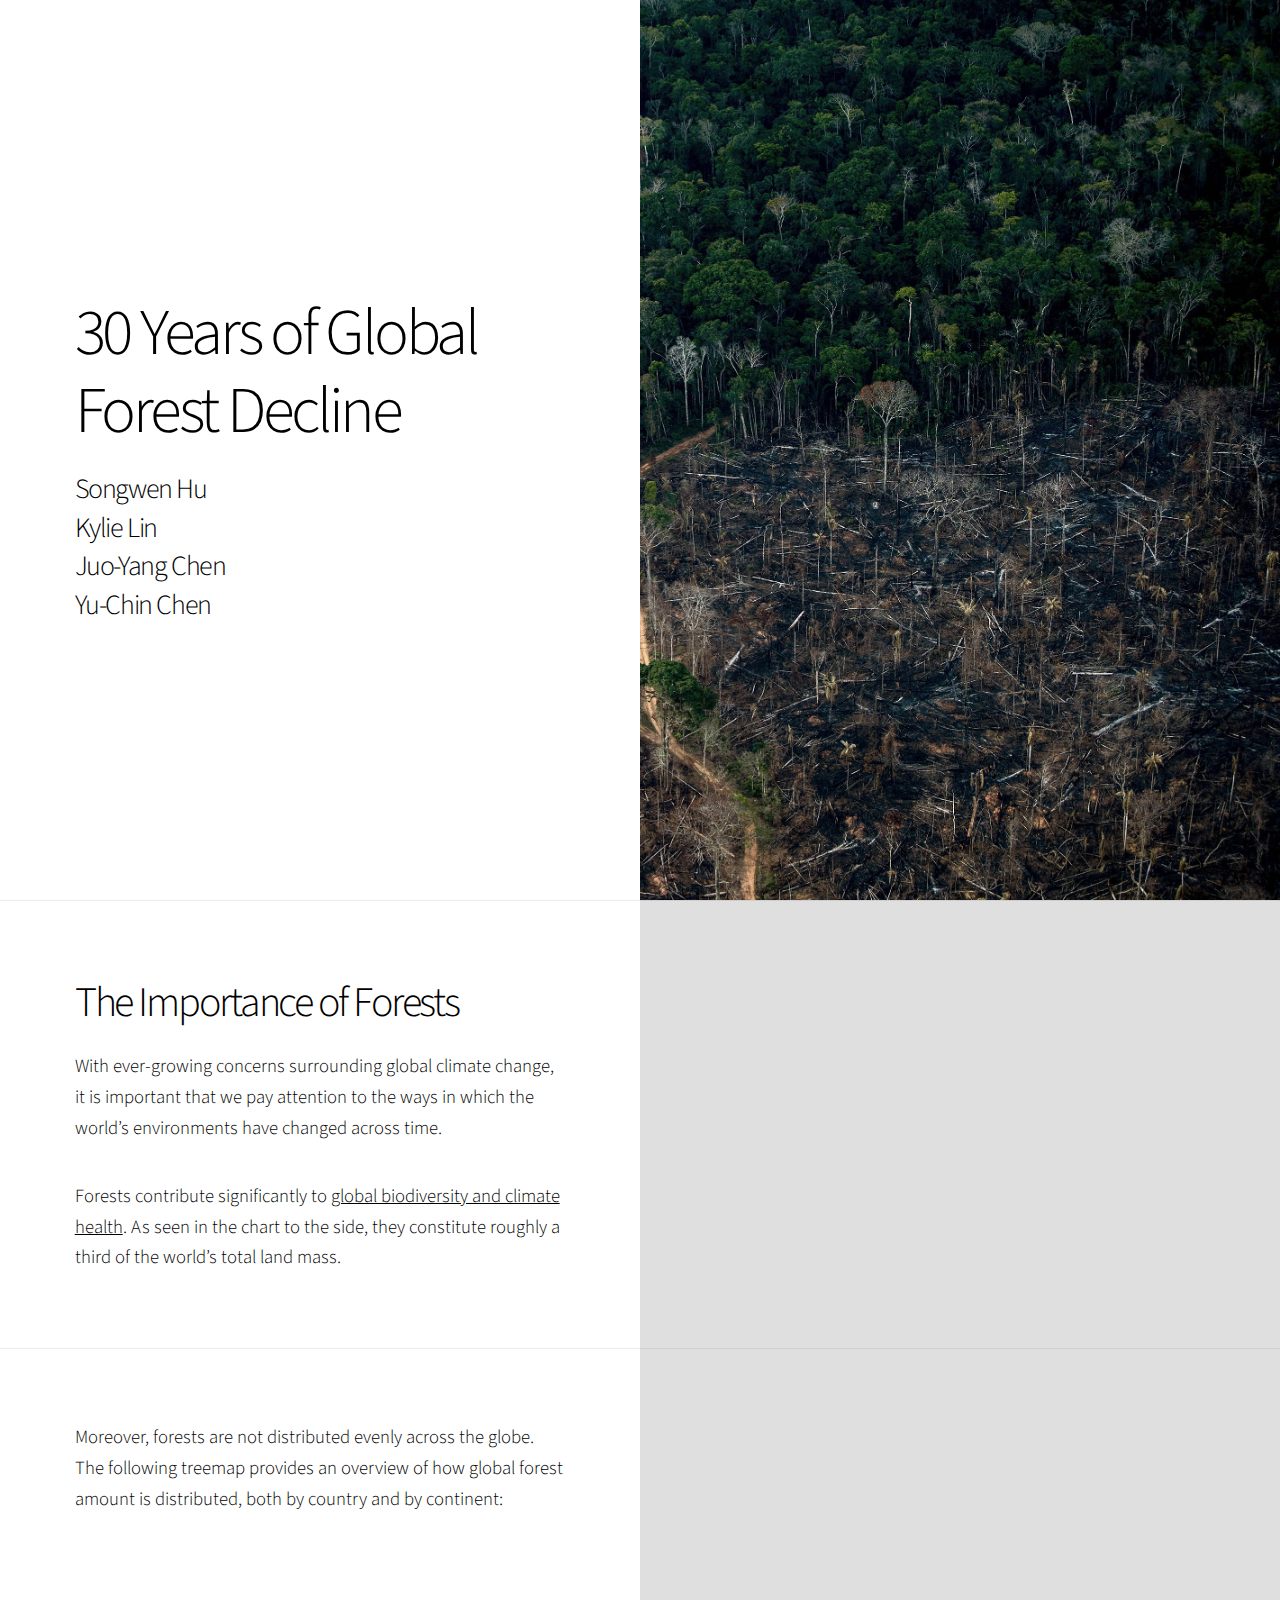
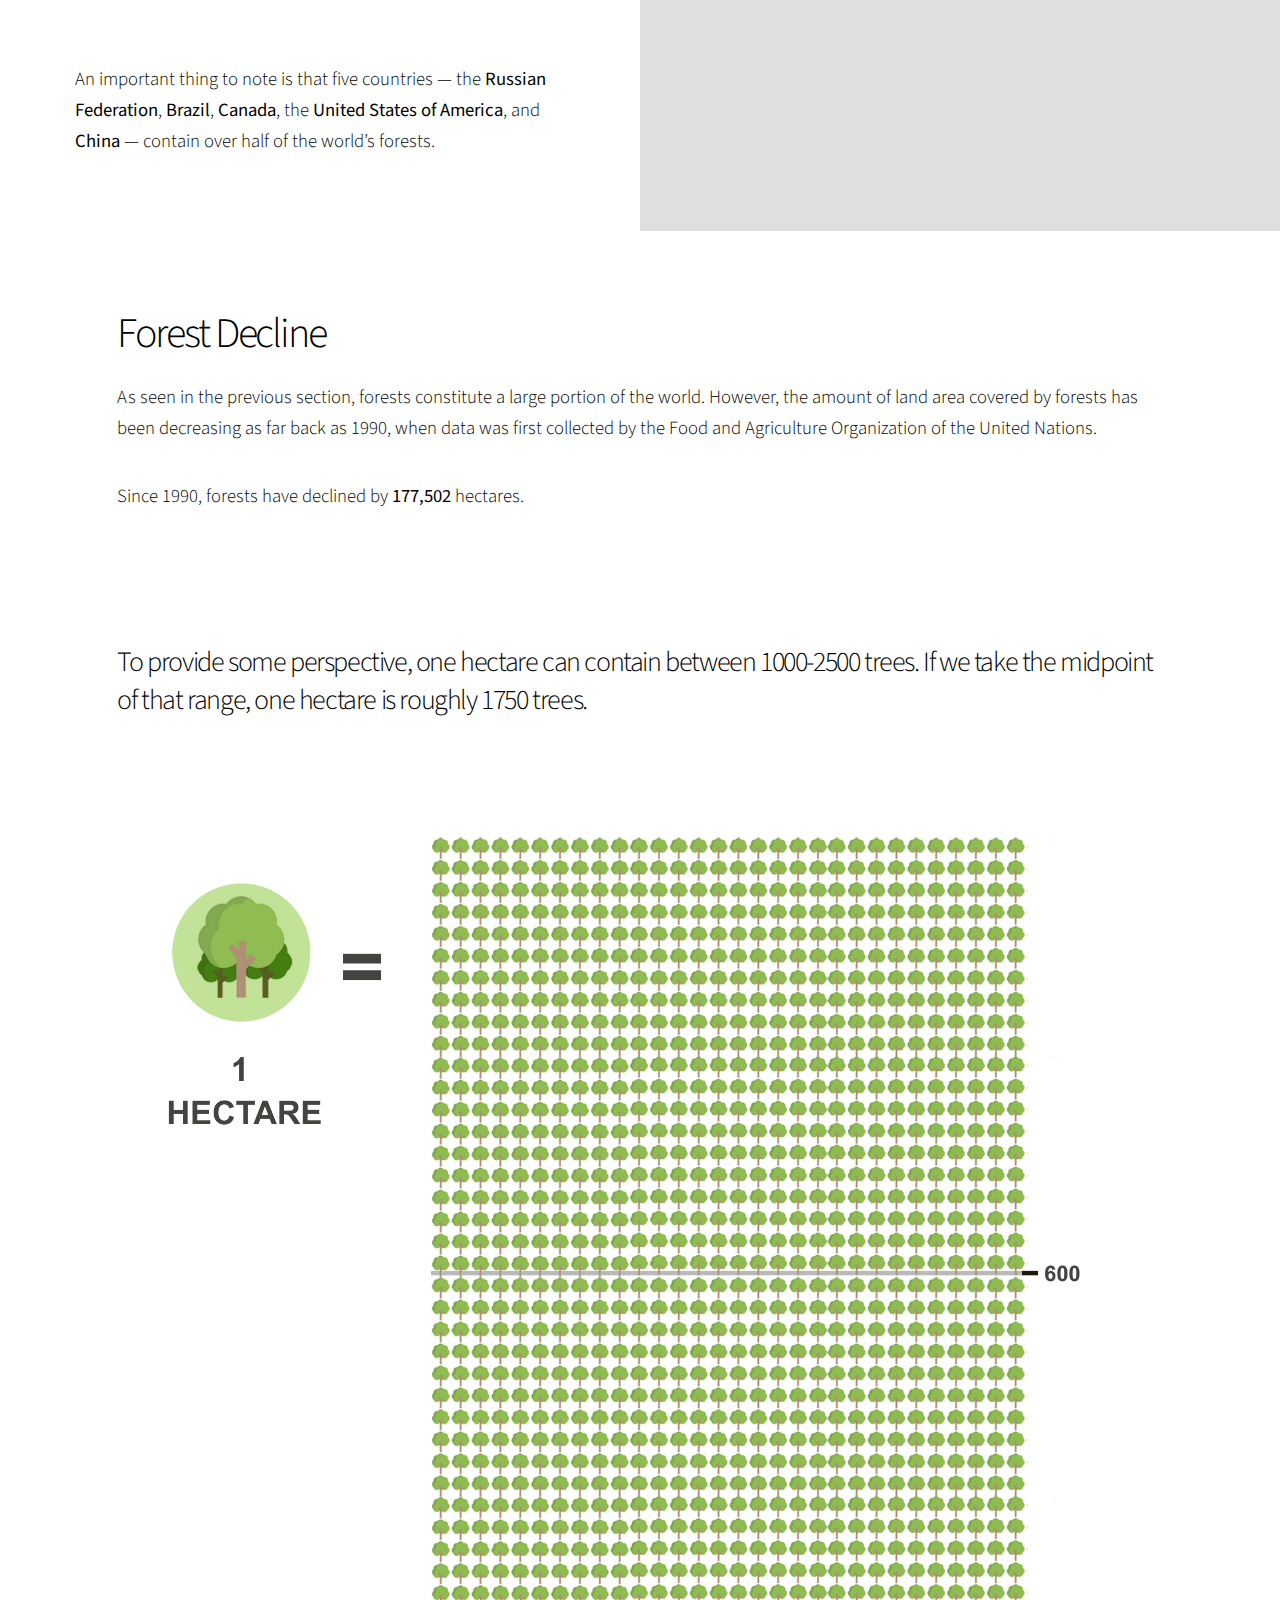
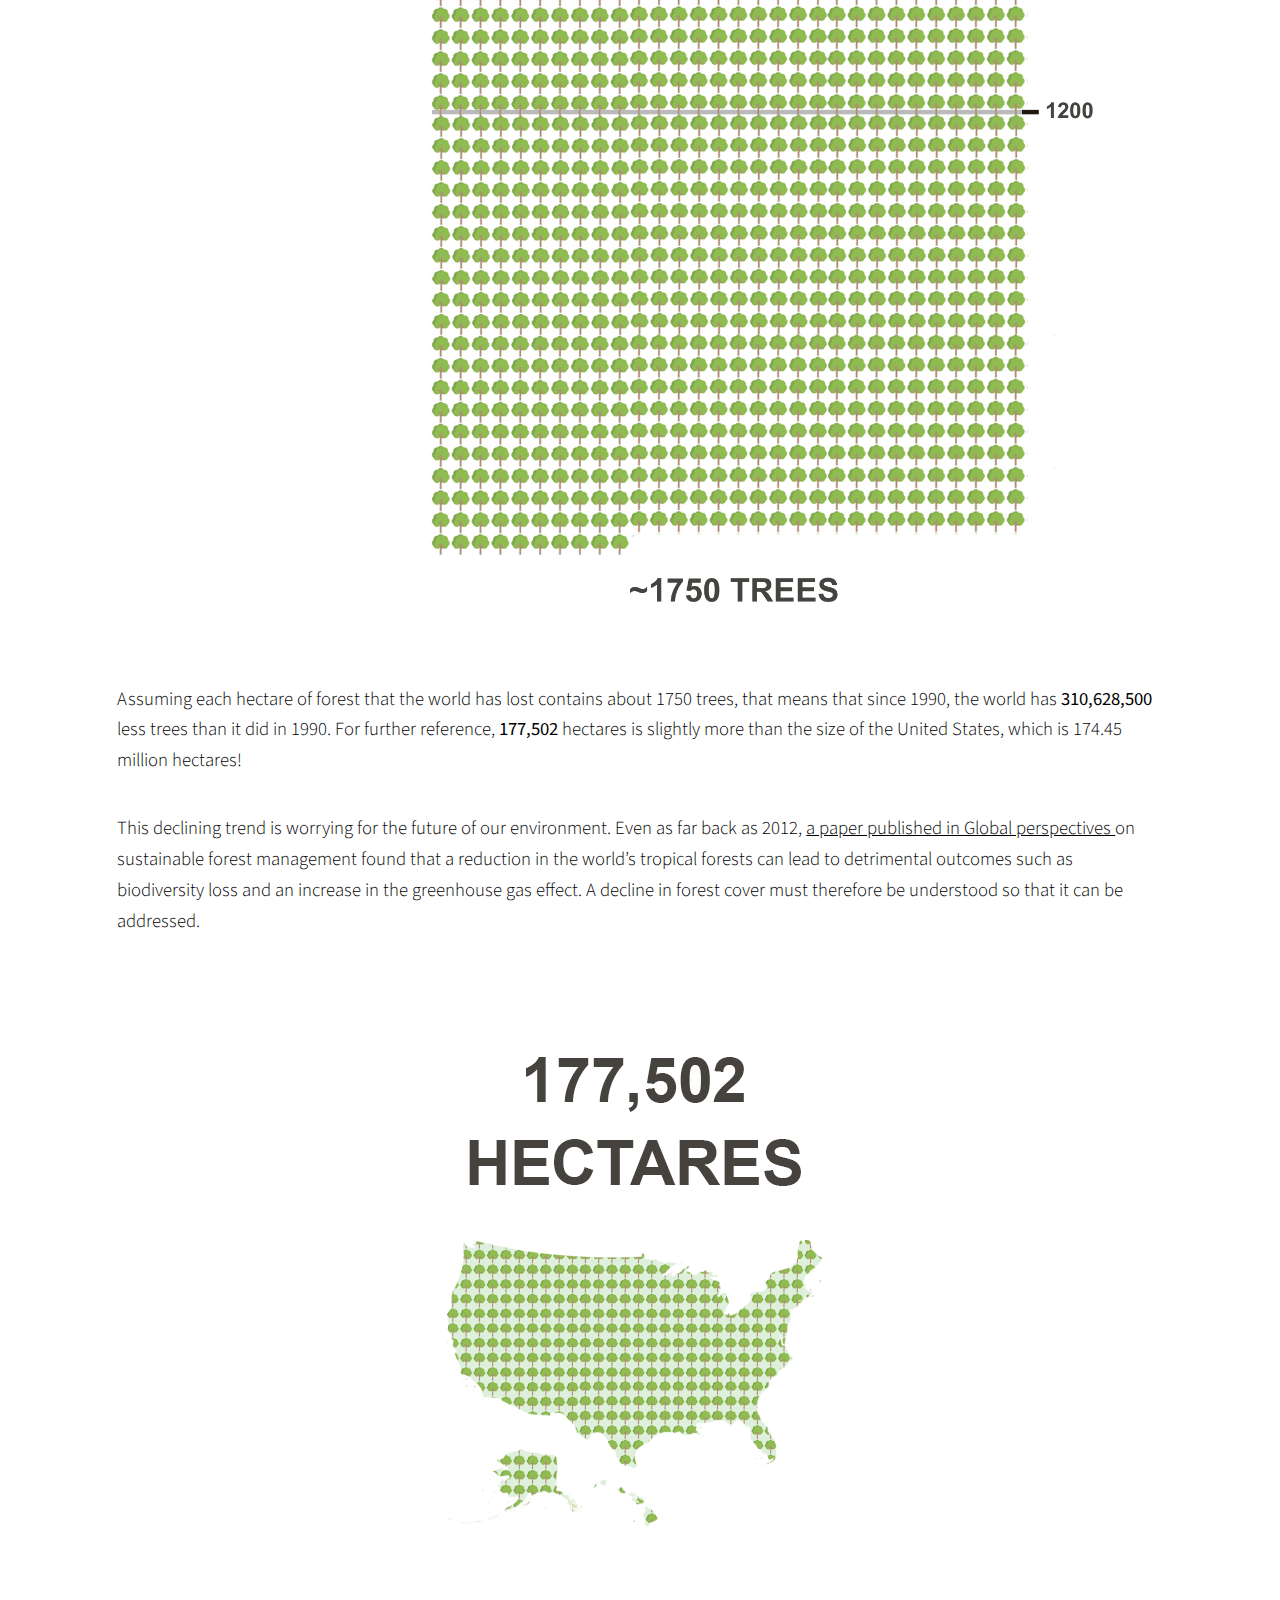
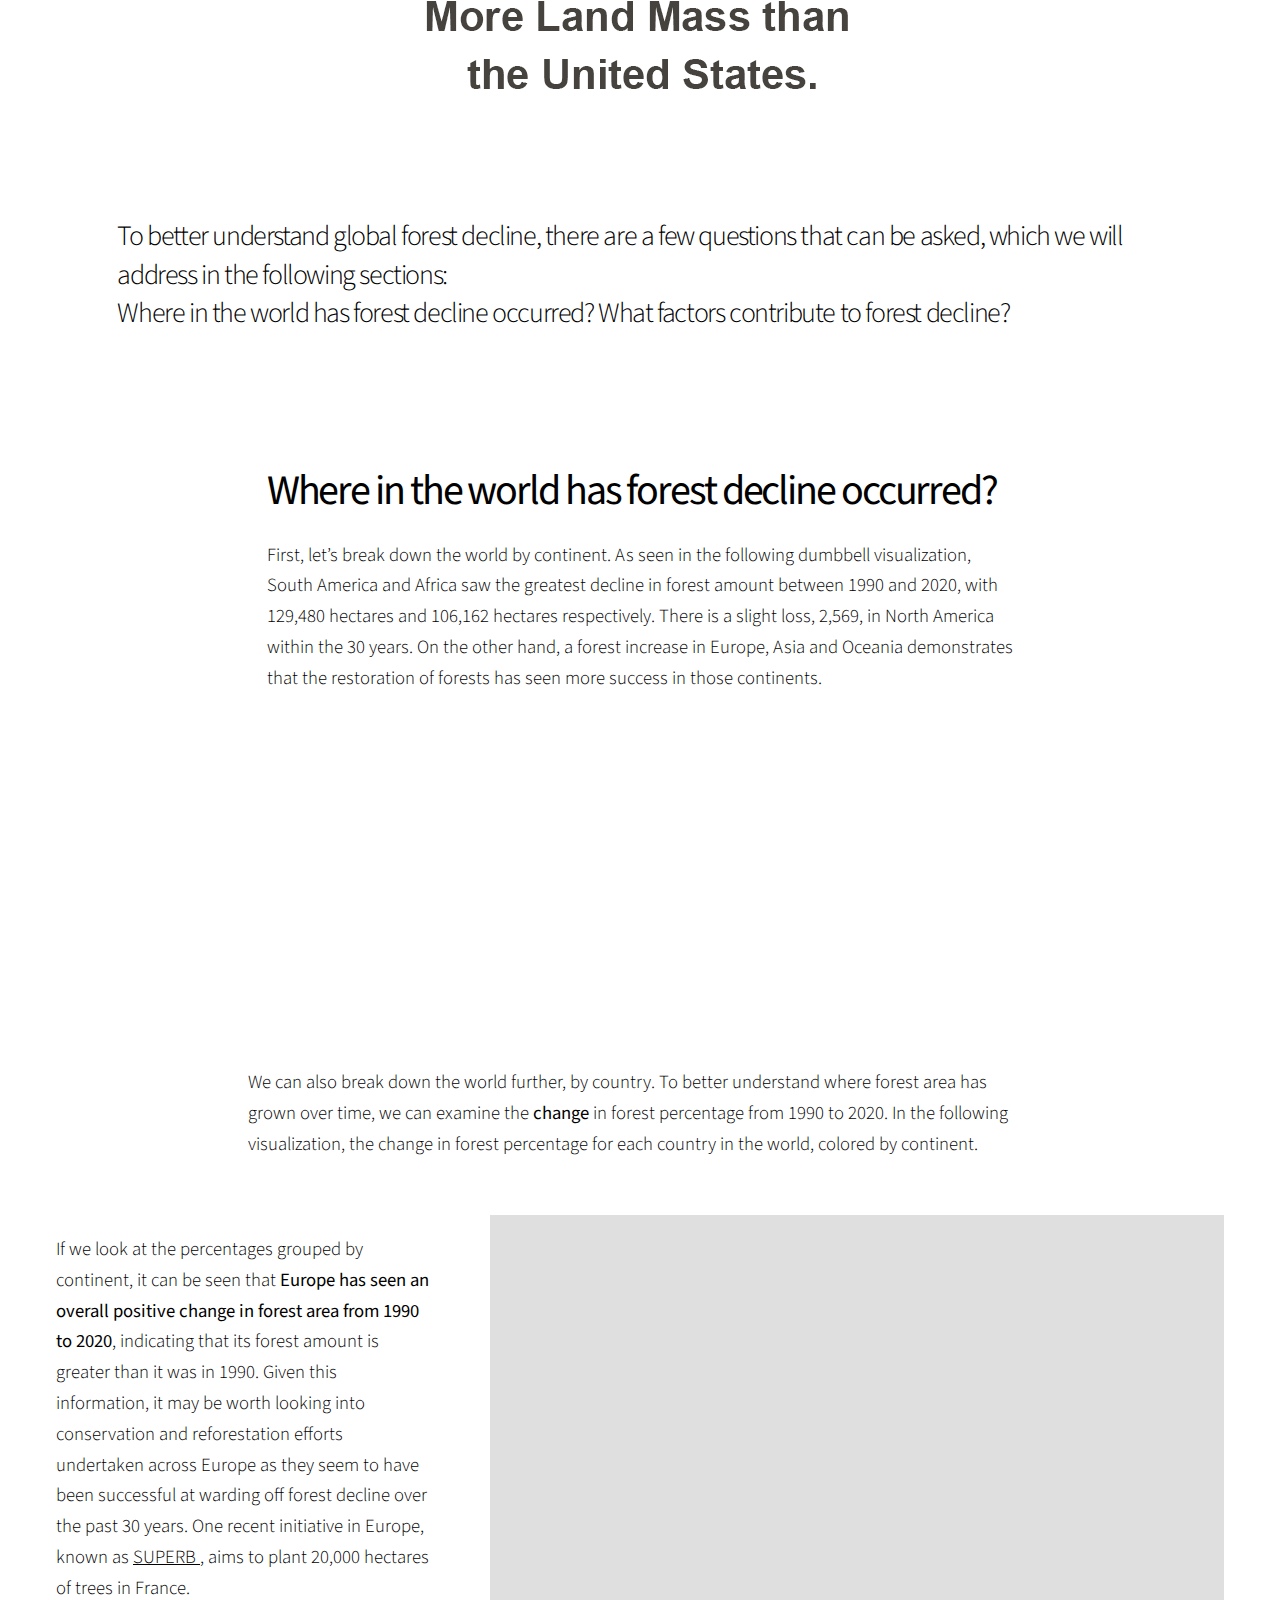
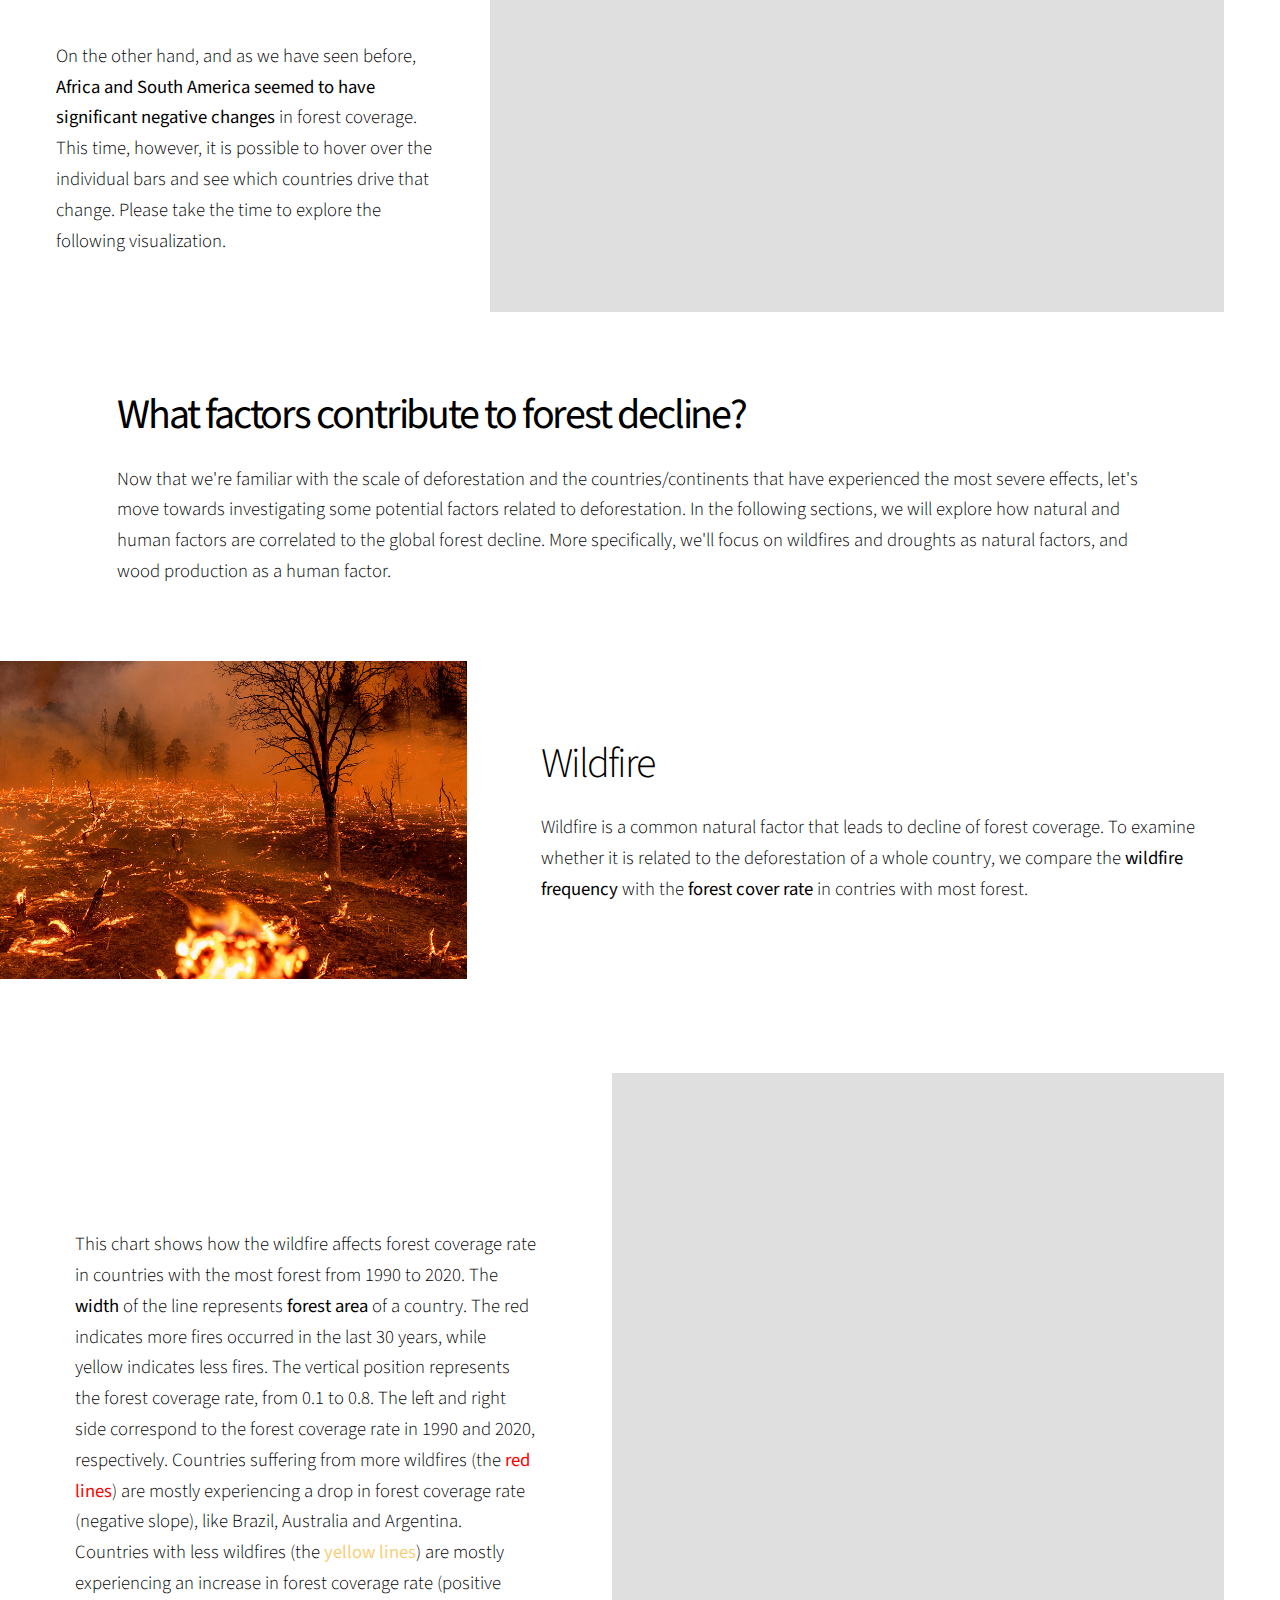
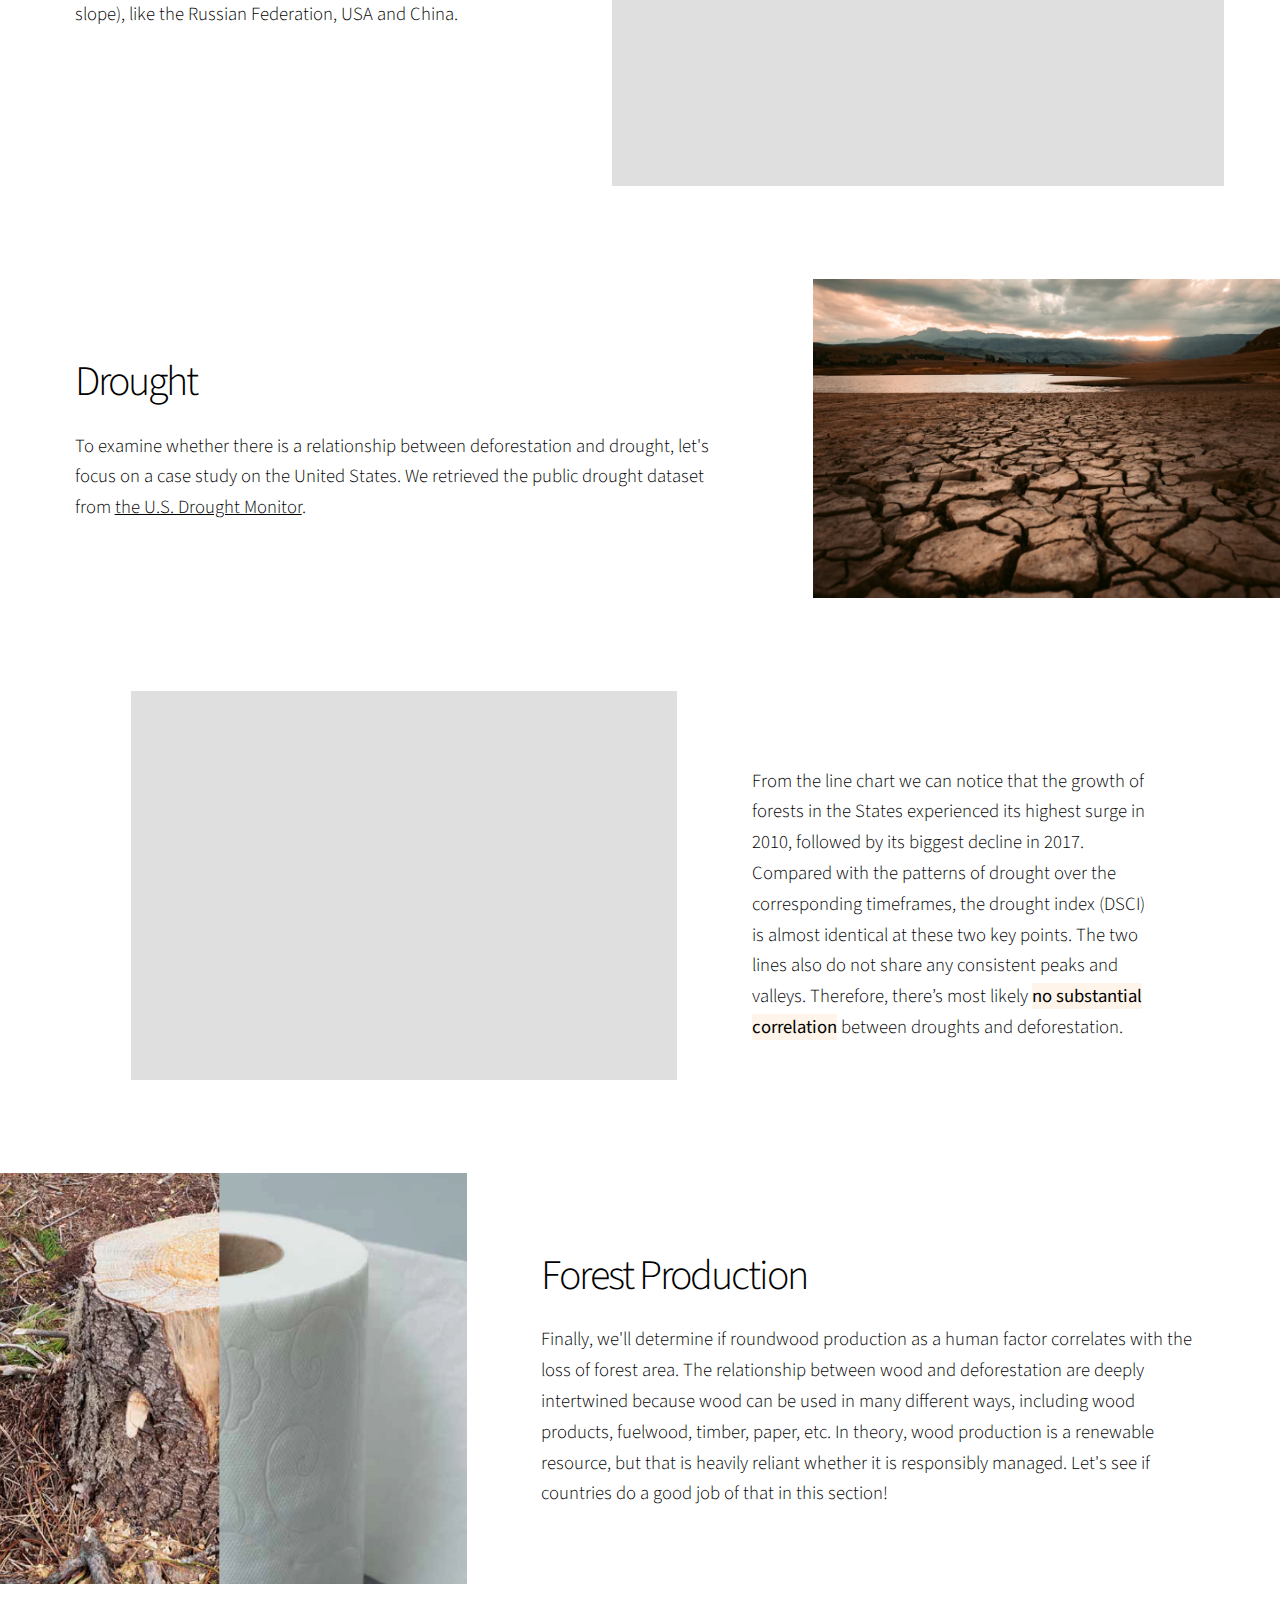
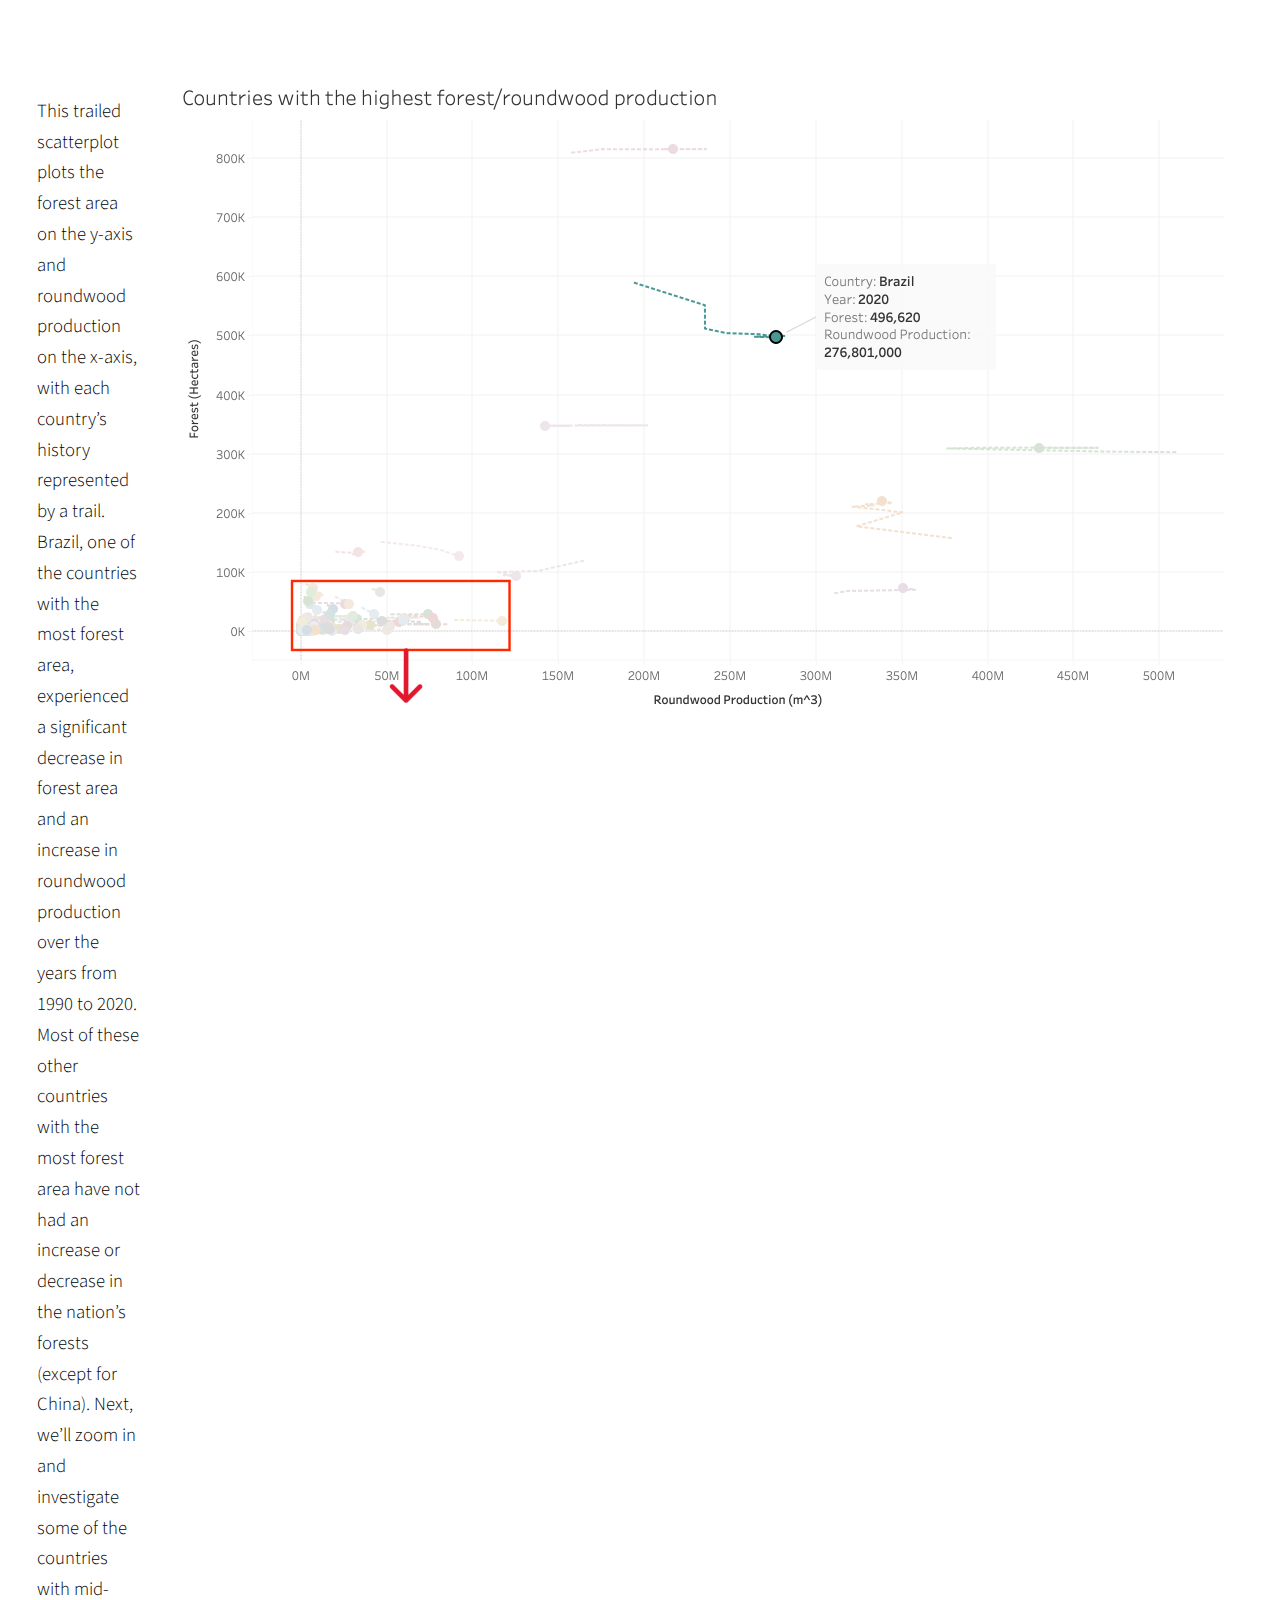
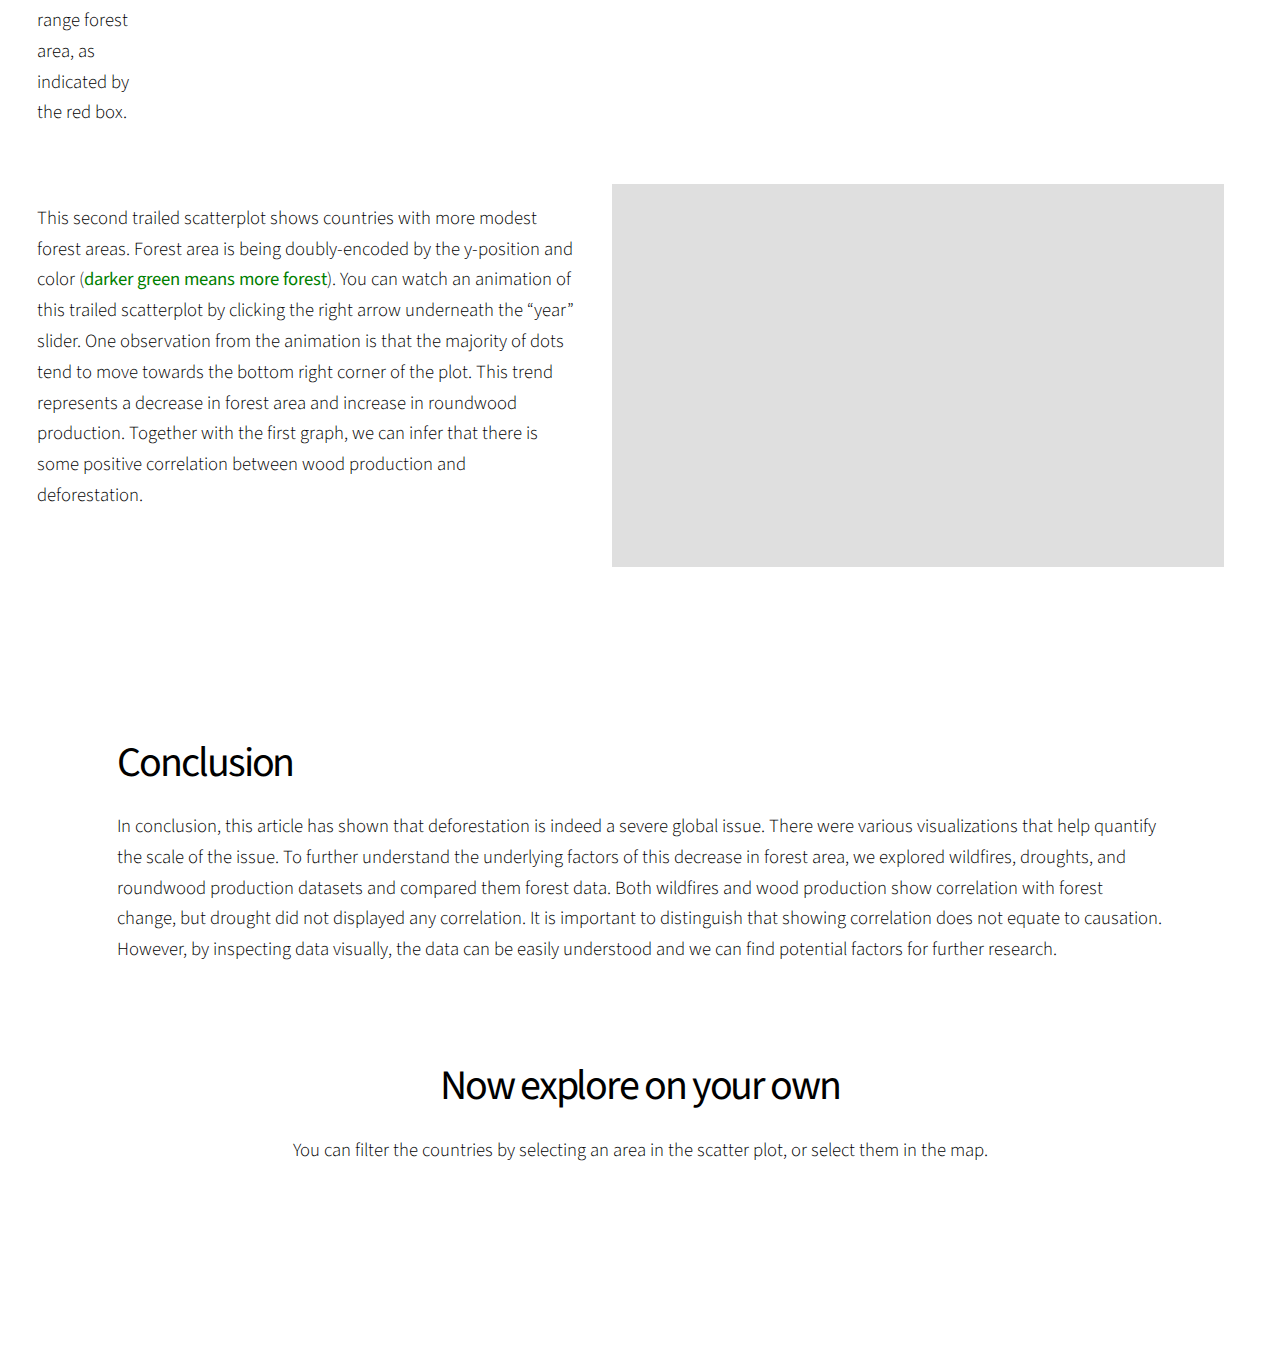
==== commit 5adac6dd: "Update index.html" ====
--- a/index.html
+++ b/index.html
@@ -230,13 +230,7 @@
 					forest decline occurred?</b>
 			</h2>
 
-			<p>First, let’s break down the world by continent. As seen in the following dumbbell visualization,
-				Africa and South America saw the greatest decline in forest amount between 1990 and 2020, with 8,632
-				hectares
-				and 1,830 hectares respectively. There is a slight loss in North America within the thirty years. On the
-				other hand,
-				there is an increase within Europe, Asia and Oceania, showing that the restoration of forests has seen
-				more success in those continents.
+			<p>First, let’s break down the world by continent. As seen in the following dumbbell visualization, South America and Africa saw the greatest decline in forest amount between 1990 and 2020, with 129,480 hectares and 106,162 hectares respectively. There is a slight loss, 2,569, in North America within the 30 years. On the other hand, a forest increase in Europe, Asia and Oceania demonstrates that the restoration of forests has seen more success in those continents.
 			</p>
 		</div>
 	</section>
@@ -431,7 +425,8 @@
 			corresponding
 			timeframes, the drought index (DSCI) is almost identical at these two key points. The two lines also do not
 			share any consistent peaks and valleys.
-			Therefore, there’s most likely <b style="background-color:#fef4ea">no substantial correlation</b> between droughts and deforestation.
+			Therefore, there’s most likely <b style="background-color:#fef4ea">no substantial correlation</b> between
+			droughts and deforestation.
 		</div>
 		<div class='image' id='viz1701893819917' style='position: relative'><noscript><a href='#'><img
 						alt='dashboard 1 '
@@ -453,7 +448,7 @@
 				<param name='language' value='en-US' />
 			</object></div>
 		<script
-			type='text/javascript'>                    var divElement = document.getElementById('viz1701893819917'); var vizElement = divElement.getElementsByTagName('object')[0]; vizElement.style.width = '100%';vizElement.style.height = '100%'; var scriptElement = document.createElement('script'); scriptElement.src = 'https://public.tableau.com/javascripts/api/viz_v1.js'; vizElement.parentNode.insertBefore(scriptElement, vizElement);                </script>
+			type='text/javascript'>                    var divElement = document.getElementById('viz1701893819917'); var vizElement = divElement.getElementsByTagName('object')[0]; vizElement.style.width = '100%'; vizElement.style.height = '100%'; var scriptElement = document.createElement('script'); scriptElement.src = 'https://public.tableau.com/javascripts/api/viz_v1.js'; vizElement.parentNode.insertBefore(scriptElement, vizElement);                </script>
 	</section>
 
 
@@ -463,9 +458,11 @@
 		<div class="content">
 			<h2>Forest Production</h2>
 			<p>Finally, we'll determine if roundwood production as a human factor correlates with the loss of forest
-				area. The relationship between wood and deforestation are deeply intertwined because wood can be used 
-				in many different ways, including wood products, fuelwood, timber, paper, etc. In theory, wood production is a renewable
-				resource, but that is heavily reliant whether it is responsibly managed. Let's see if countries do a good job of that in this section!
+				area. The relationship between wood and deforestation are deeply intertwined because wood can be used
+				in many different ways, including wood products, fuelwood, timber, paper, etc. In theory, wood
+				production is a renewable
+				resource, but that is heavily reliant whether it is responsibly managed. Let's see if countries do a
+				good job of that in this section!
 			</p>
 			<!-- <ul class="actions stacked">
 										<li><a href="#" class="button">Learn More</a></li>
@@ -508,7 +505,26 @@
 				graph, we can infer that there is some positive correlation between wood production and deforestation.
 			</p>
 		</div>
-		<div class='image' id='viz1701895291164' style='position: relative'><noscript><a href='#'><img alt='Dashboard 1 ' src='https:&#47;&#47;public.tableau.com&#47;static&#47;images&#47;7G&#47;7GX86TWXW&#47;1_rss.png' style='border: none' /></a></noscript><object class='tableauViz'  style='display:none;'><param name='host_url' value='https%3A%2F%2Fpublic.tableau.com%2F' /> <param name='embed_code_version' value='3' /> <param name='path' value='shared&#47;7GX86TWXW' /> <param name='toolbar' value='yes' /><param name='static_image' value='https:&#47;&#47;public.tableau.com&#47;static&#47;images&#47;7G&#47;7GX86TWXW&#47;1.png' /> <param name='animate_transition' value='yes' /><param name='display_static_image' value='yes' /><param name='display_spinner' value='yes' /><param name='display_overlay' value='yes' /><param name='display_count' value='yes' /><param name='language' value='en-US' /><param name='filter' value='publish=yes' /></object></div>                <script type='text/javascript'>                    var divElement = document.getElementById('viz1701895291164');                    var vizElement = divElement.getElementsByTagName('object')[0];                    if ( divElement.offsetWidth > 800 ) { vizElement.style.width='100%';vizElement.style.height=(divElement.offsetWidth*0.75)+'px';} else if ( divElement.offsetWidth > 500 ) { vizElement.style.width='100%';vizElement.style.height=(divElement.offsetWidth*0.75)+'px';} else { vizElement.style.width='100%';vizElement.style.height='727px';}                     var scriptElement = document.createElement('script');                    scriptElement.src = 'https://public.tableau.com/javascripts/api/viz_v1.js';                    vizElement.parentNode.insertBefore(scriptElement, vizElement);                </script>
+		<div class='image' id='viz1701895291164' style='position: relative'><noscript><a href='#'><img
+						alt='Dashboard 1 '
+						src='https:&#47;&#47;public.tableau.com&#47;static&#47;images&#47;7G&#47;7GX86TWXW&#47;1_rss.png'
+						style='border: none' /></a></noscript><object class='tableauViz' style='display:none;'>
+				<param name='host_url' value='https%3A%2F%2Fpublic.tableau.com%2F' />
+				<param name='embed_code_version' value='3' />
+				<param name='path' value='shared&#47;7GX86TWXW' />
+				<param name='toolbar' value='yes' />
+				<param name='static_image'
+					value='https:&#47;&#47;public.tableau.com&#47;static&#47;images&#47;7G&#47;7GX86TWXW&#47;1.png' />
+				<param name='animate_transition' value='yes' />
+				<param name='display_static_image' value='yes' />
+				<param name='display_spinner' value='yes' />
+				<param name='display_overlay' value='yes' />
+				<param name='display_count' value='yes' />
+				<param name='language' value='en-US' />
+				<param name='filter' value='publish=yes' />
+			</object></div>
+		<script
+			type='text/javascript'>                    var divElement = document.getElementById('viz1701895291164'); var vizElement = divElement.getElementsByTagName('object')[0]; if (divElement.offsetWidth > 800) { vizElement.style.width = '100%'; vizElement.style.height = (divElement.offsetWidth * 0.75) + 'px'; } else if (divElement.offsetWidth > 500) { vizElement.style.width = '100%'; vizElement.style.height = (divElement.offsetWidth * 0.75) + 'px'; } else { vizElement.style.width = '100%'; vizElement.style.height = '727px'; } var scriptElement = document.createElement('script'); scriptElement.src = 'https://public.tableau.com/javascripts/api/viz_v1.js'; vizElement.parentNode.insertBefore(scriptElement, vizElement);                </script>
 	</section>
 
 	</div>
@@ -538,26 +554,31 @@
 	<section class="banner style2" style="padding: 0 0 0 0;">
 		<div class="content" style="padding: 1rem 1rem 1rem 1rem;">
 			<h2><b>Now explore on your own</b></h2>
+			<p>You can filter the countries by selecting an area in the scatter plot, or select them in the map. </p>
 		</div>
 	</section>
 
 	<section class="banner style2">
-		<div class='tableauPlaceholder' id='viz1701241249580' style='position: relative'><noscript><a href='#'><img
-						src='https:&#47;&#47;public.tableau.com&#47;static&#47;images&#47;di&#47;discuss_16993012170900&#47;1_1&#47;1_rss.png'
-						style='border: none' /></a></noscript><object class='tableauViz' style='display:none;'>
-				<param name='host_url' value='https%3A%2F%2Fpublic.tableau.com%2F' />
-				<param name='embed_code_version' value='3' />
-				<param name='path' value='views&#47;discuss_16993012170900&#47;1_1?:language=zh-CN&amp;:embed=true' />
-				<param name='toolbar' value='no' />
+		<div class='tableauPlaceholder' id='viz1701900214545' style='position: relative'><noscript><a href='#'><img
+						alt='仪表板 3 '
+						src='https:&#47;&#47;public.tableau.com&#47;static&#47;images&#47;da&#47;dashboardfinal_17019001880520&#47;3_1&#47;1_rss.png'
+						style='border: none' /></a></noscript><object class='tableauViz' style='display:none;'>
+				<param name='host_url' value='https%3A%2F%2Fpublic.tableau.com%2F' />
+				<param name='embed_code_version' value='3' />
+				<param name='site_root' value='' />
+				<param name='name' value='dashboardfinal_17019001880520&#47;3_1' />
+				<param name='tabs' value='no' />
+				<param name='toolbar' value='yes' />
 				<param name='animate_transition' value='yes' />
 				<param name='display_static_image' value='no' />
-				<param name='display_spinner' value='no' />
-				<param name='display_overlay' value='no' />
-				<param name='display_count' value='no' />
-				<param name='language' value='en-US' />
-			</object></div>
-		<script
-			type='text/javascript'>                    var divElement = document.getElementById('viz1701241249580'); var vizElement = divElement.getElementsByTagName('object')[0]; if (divElement.offsetWidth > 800) { vizElement.style.width = '1366px'; vizElement.style.height = '795px'; } else if (divElement.offsetWidth > 500) { vizElement.style.width = '1366px'; vizElement.style.height = '795px'; } else { vizElement.style.width = '100%'; vizElement.style.height = '777px'; } var scriptElement = document.createElement('script'); scriptElement.src = 'https://public.tableau.com/javascripts/api/viz_v1.js'; vizElement.parentNode.insertBefore(scriptElement, vizElement);                </script>
+				<param name='display_spinner' value='yes' />
+				<param name='display_overlay' value='yes' />
+				<param name='display_count' value='yes' />
+				<param name='language' value='en-US' />
+				<param name='filter' value='publish=yes' />
+			</object></div>
+		<script
+			type='text/javascript'>                    var divElement = document.getElementById('viz1701900214545'); var vizElement = divElement.getElementsByTagName('object')[0]; vizElement.style.width = '100%';vizElement.style.height = '980px'; var scriptElement = document.createElement('script'); scriptElement.src = 'https://public.tableau.com/javascripts/api/viz_v1.js'; vizElement.parentNode.insertBefore(scriptElement, vizElement);                </script>
 	</section>
 	<!-- Scripts -->
 	<script src="assets/js/jquery.min.js"></script>
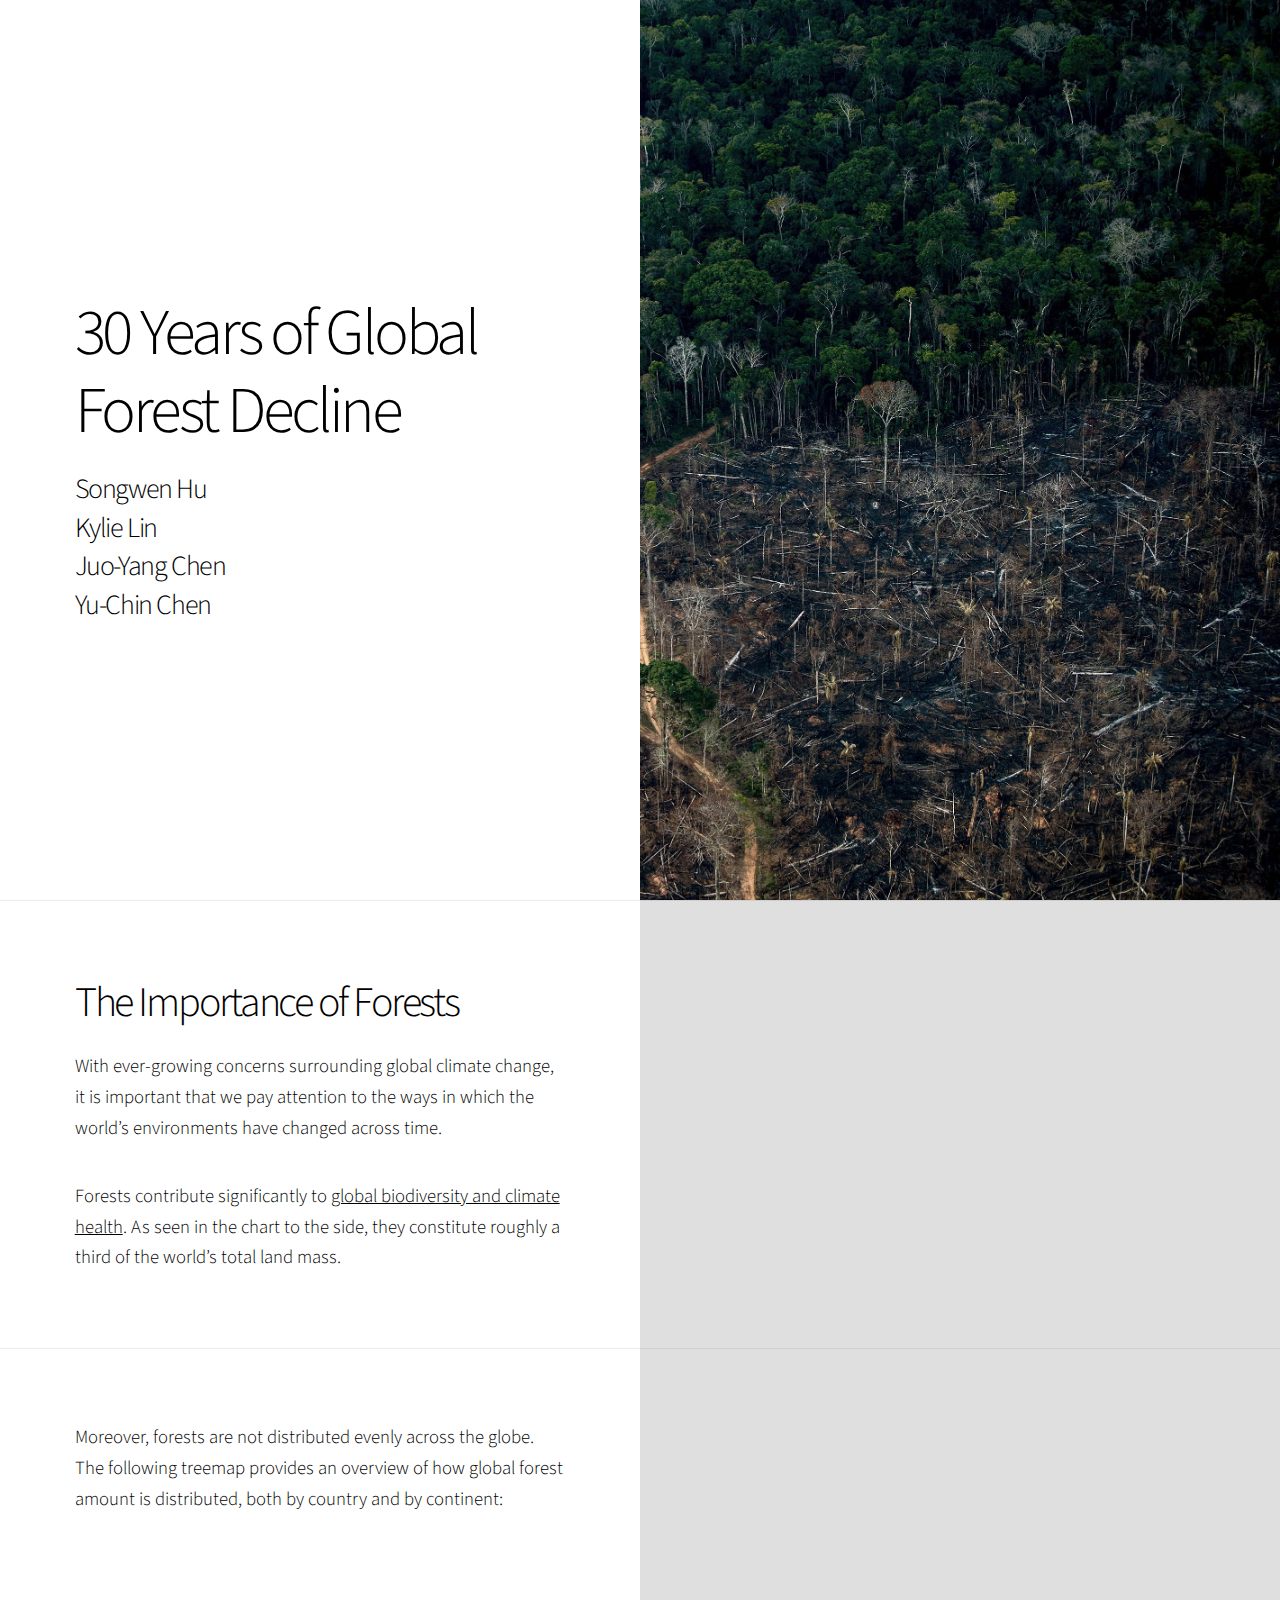
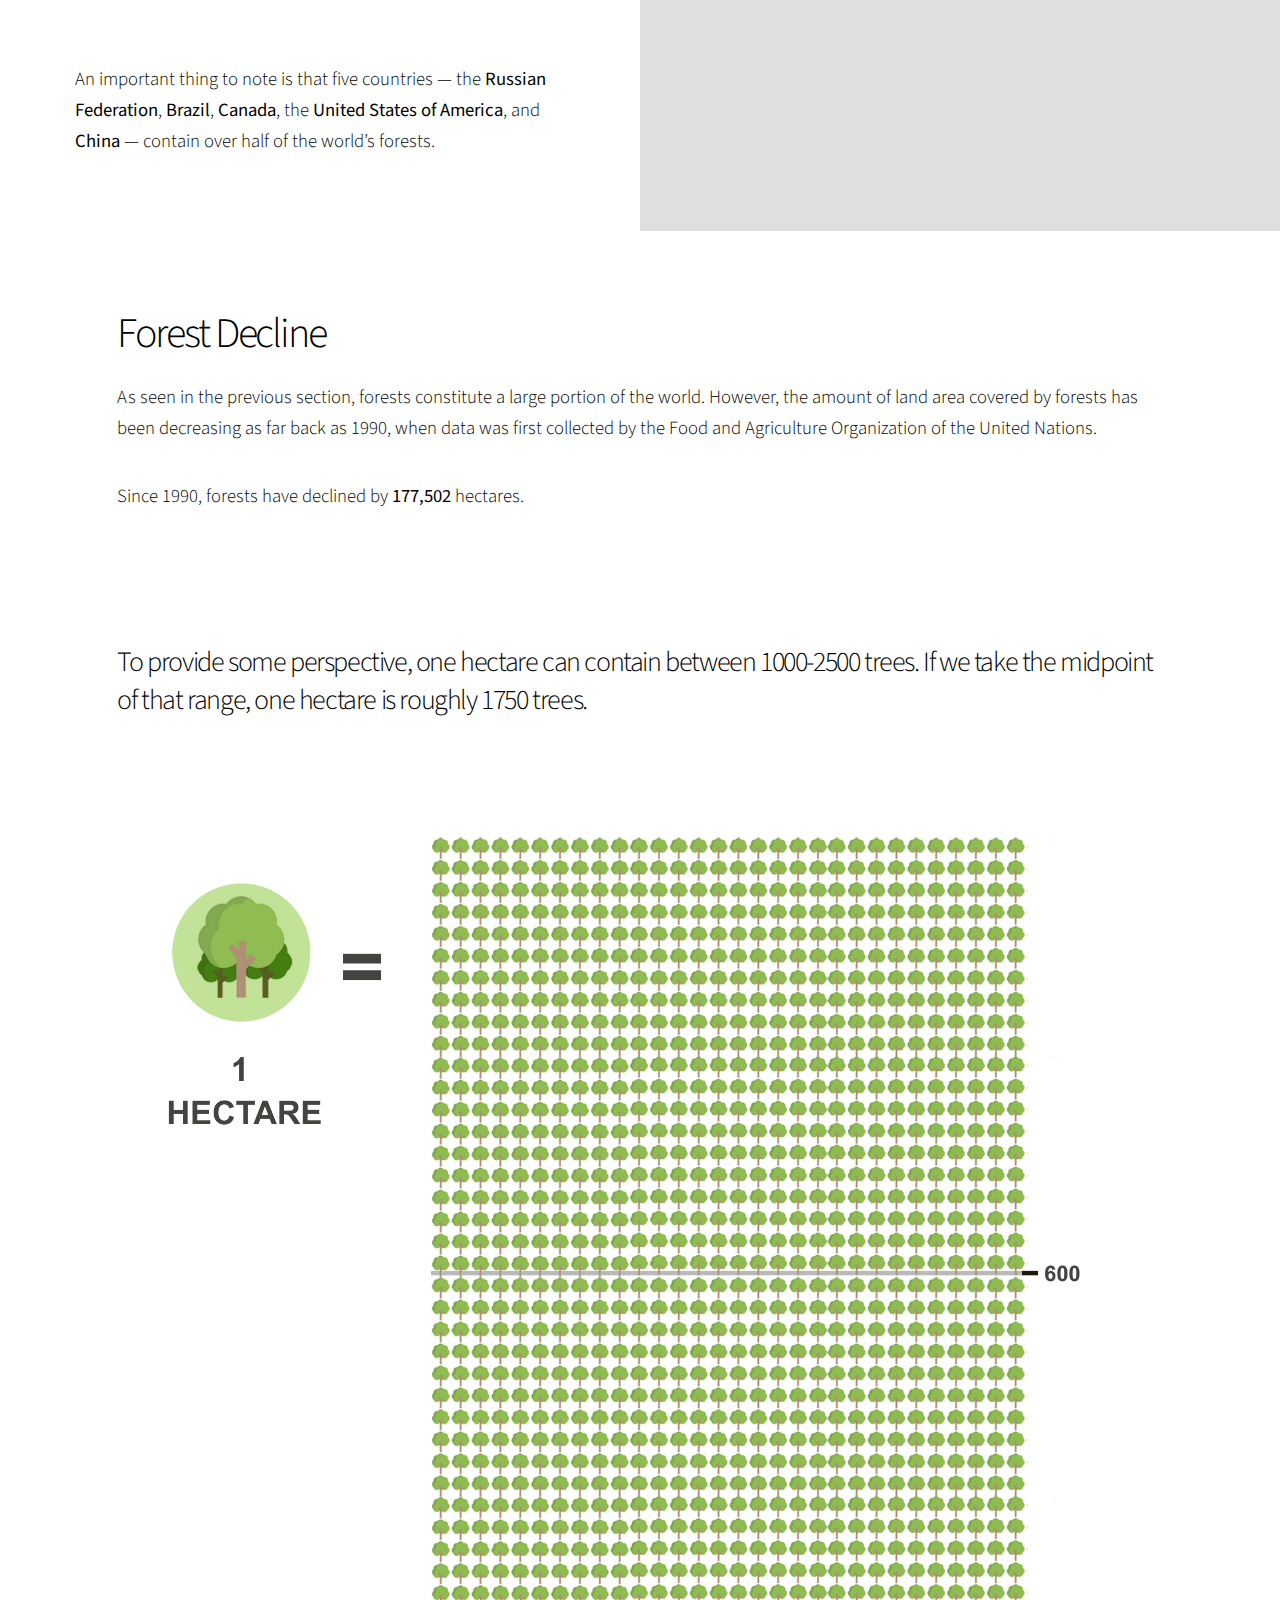
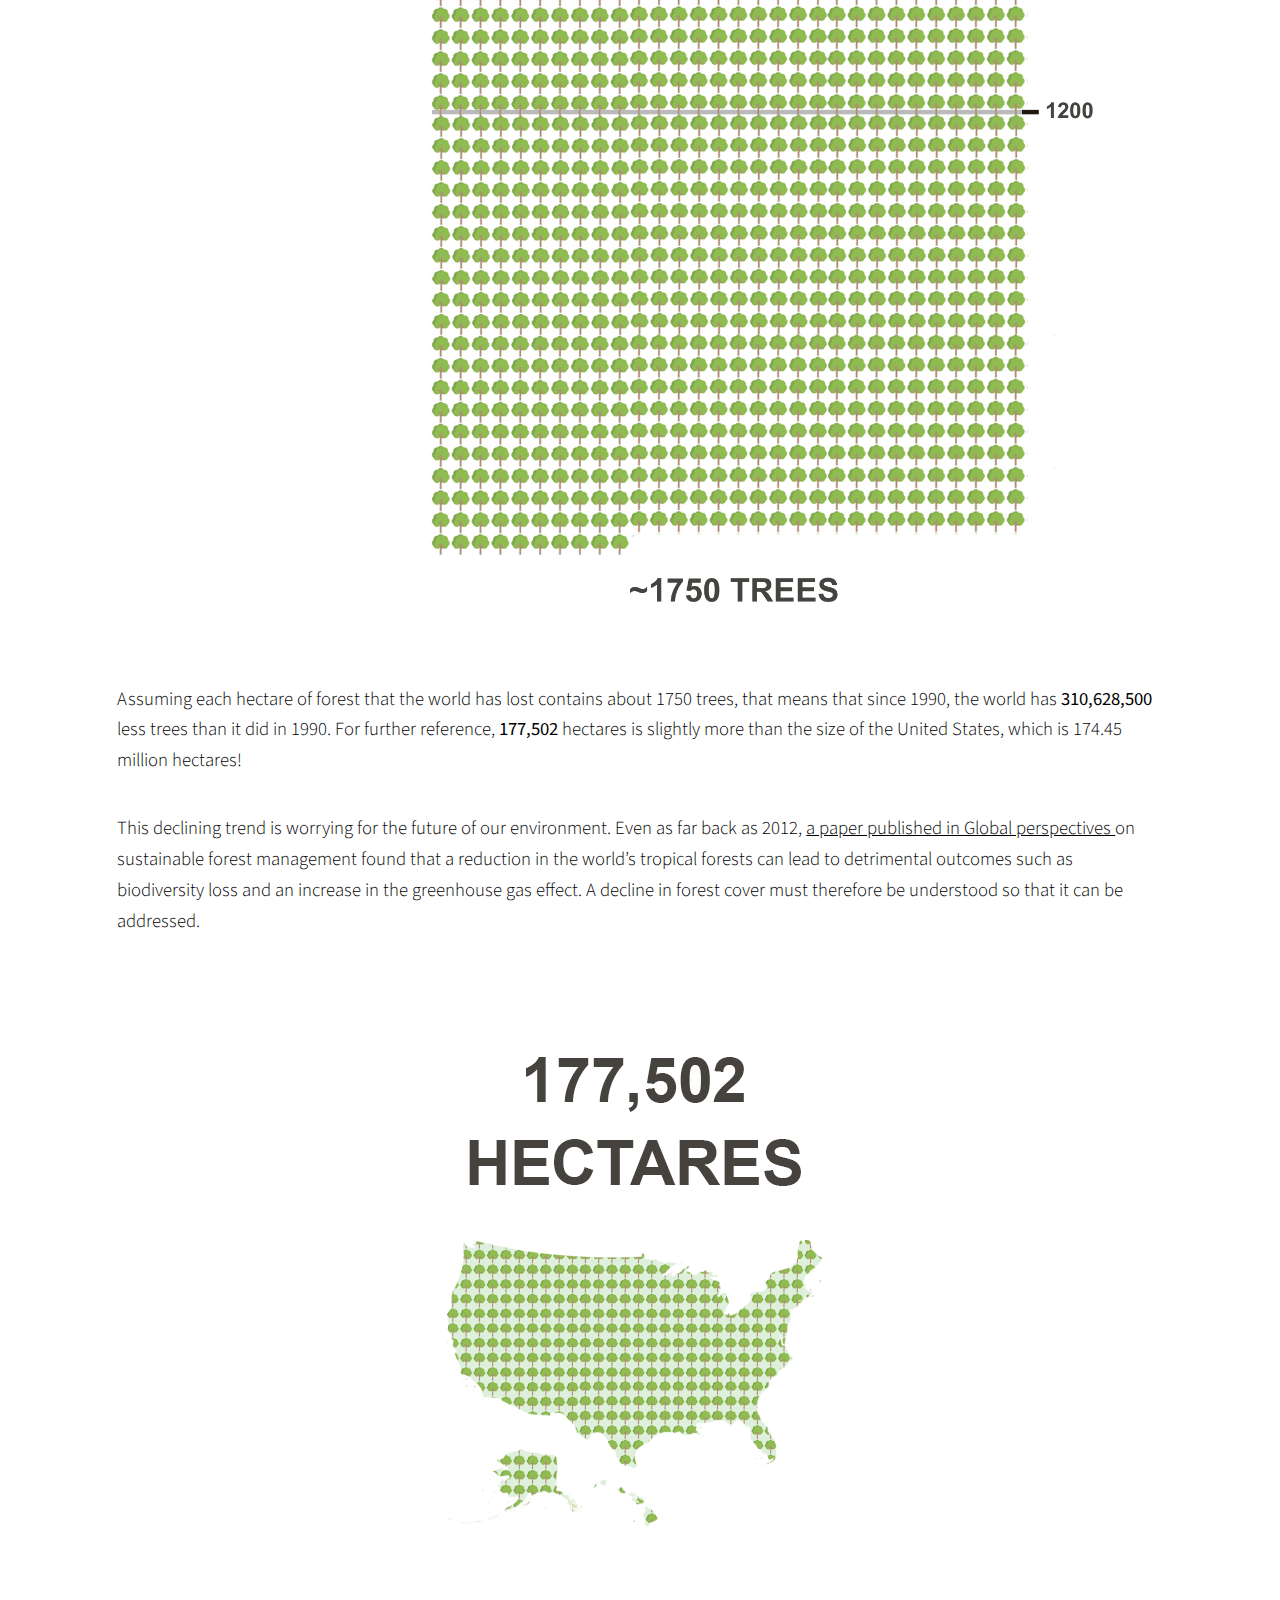
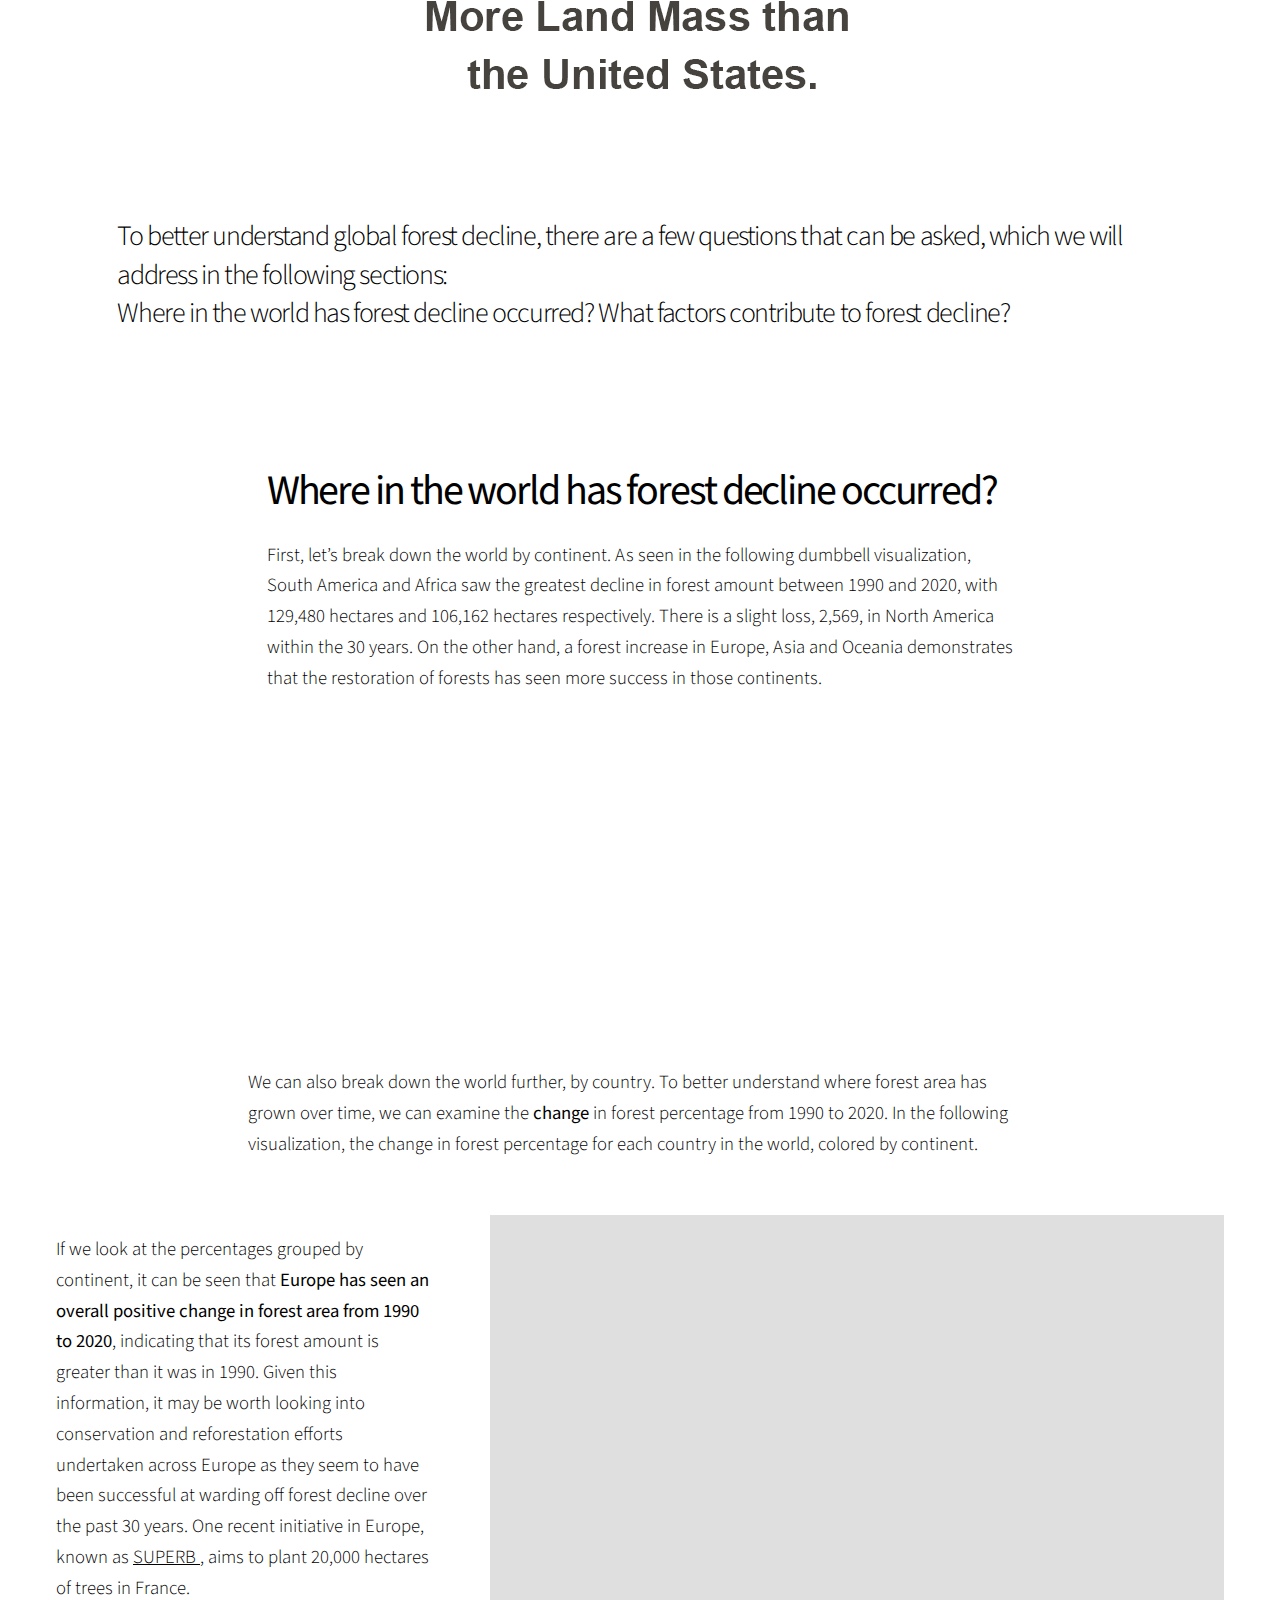
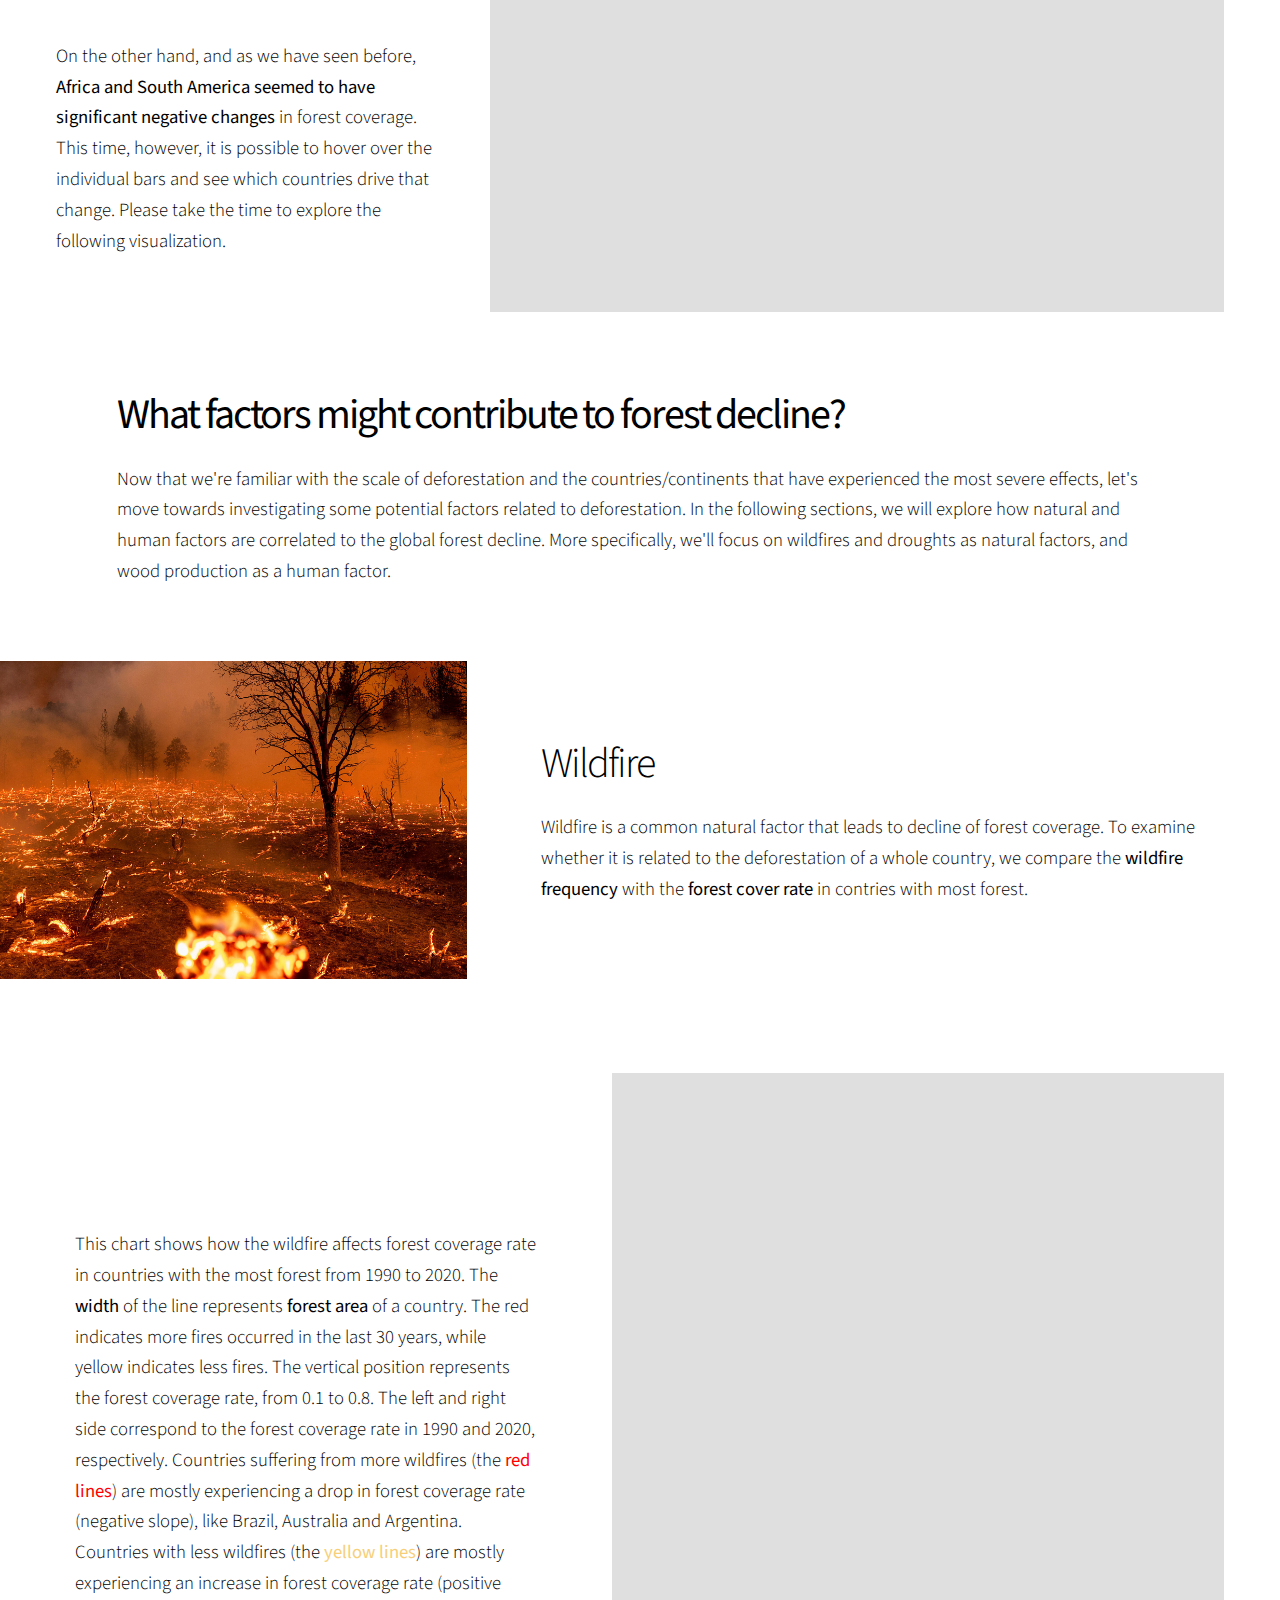
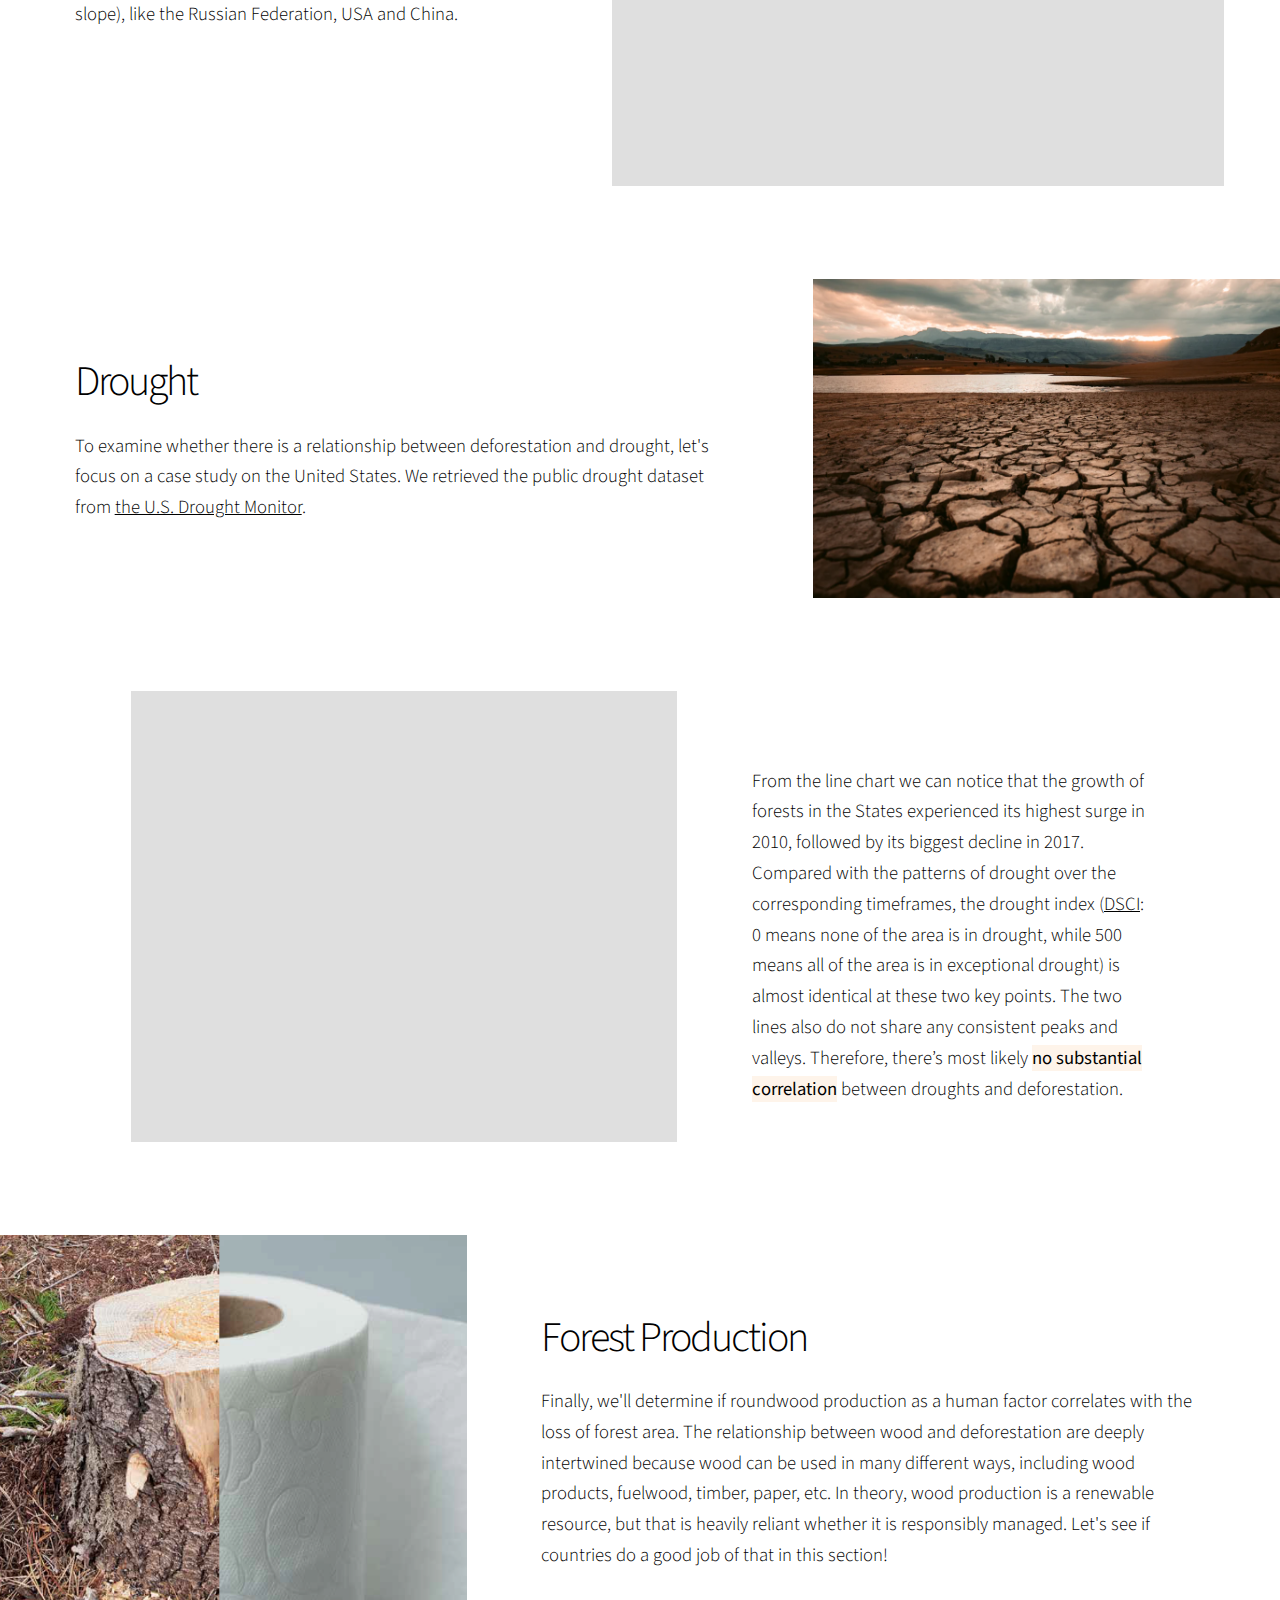
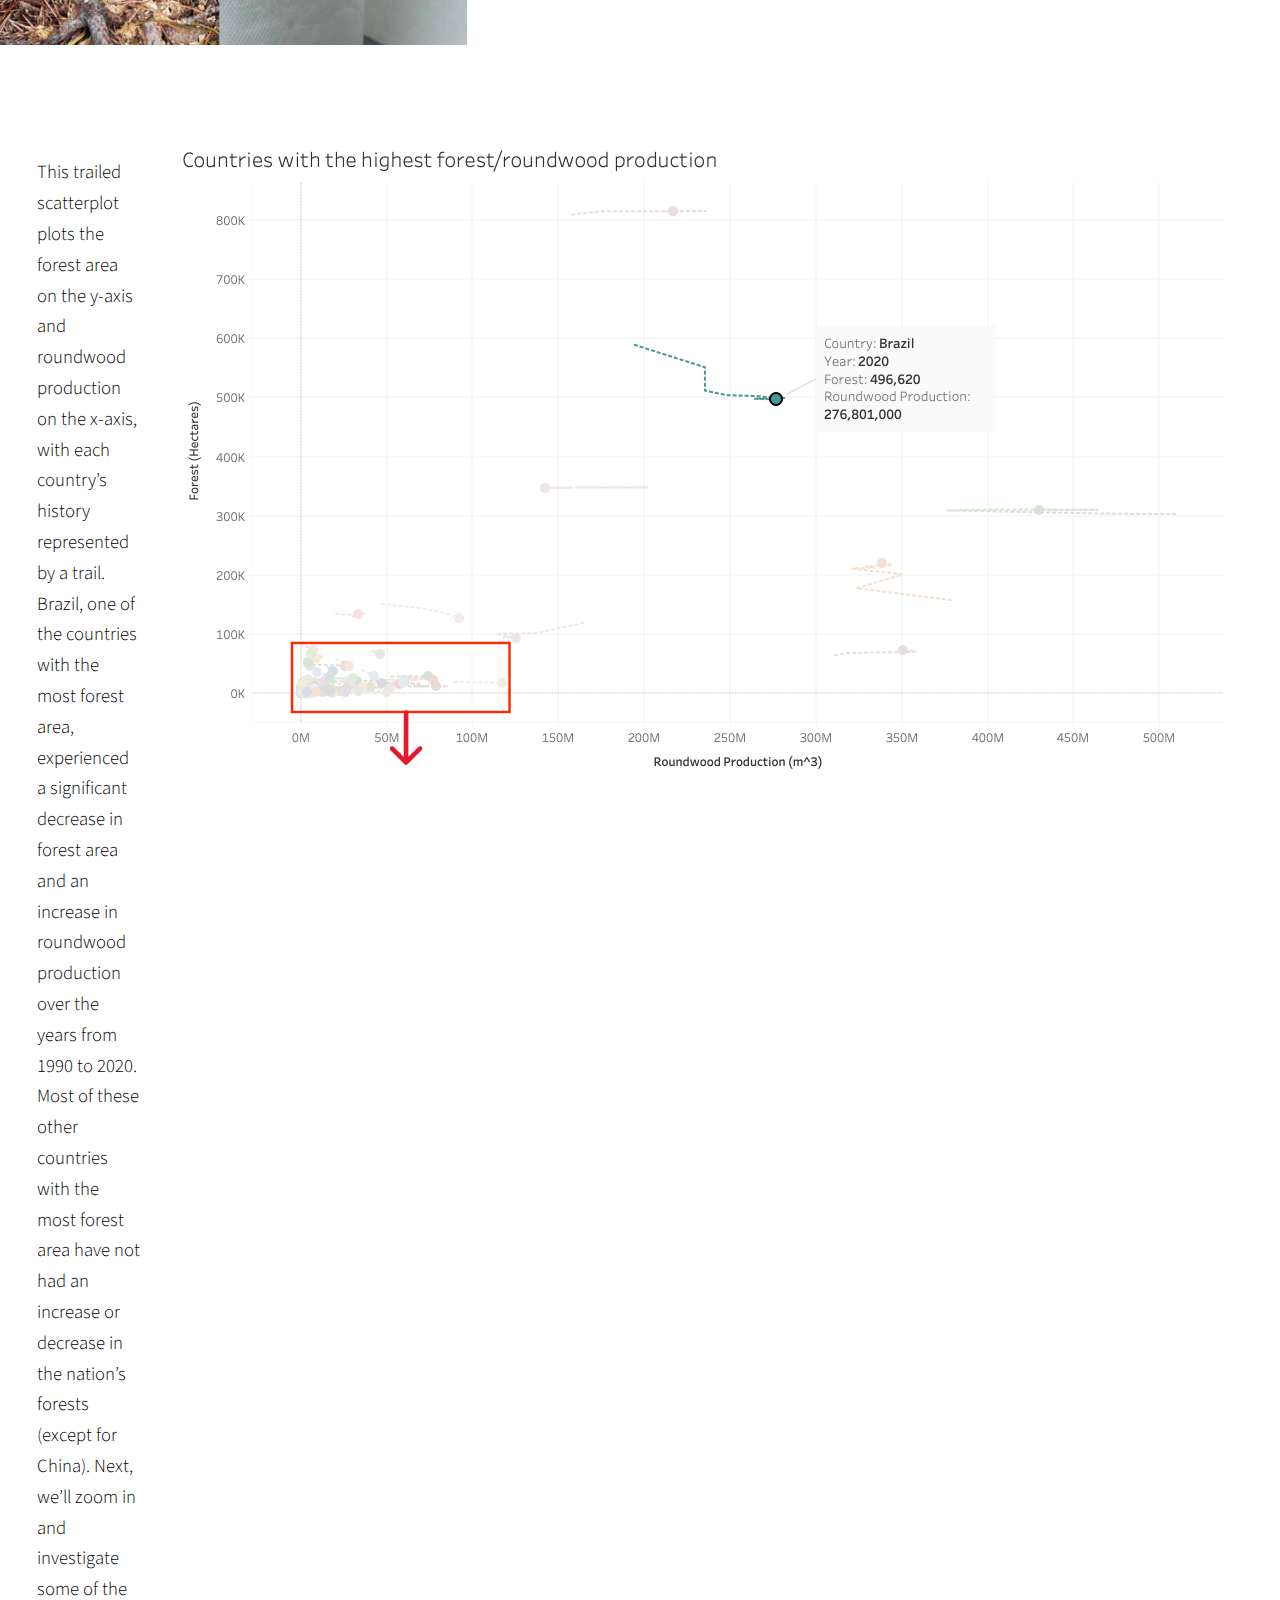
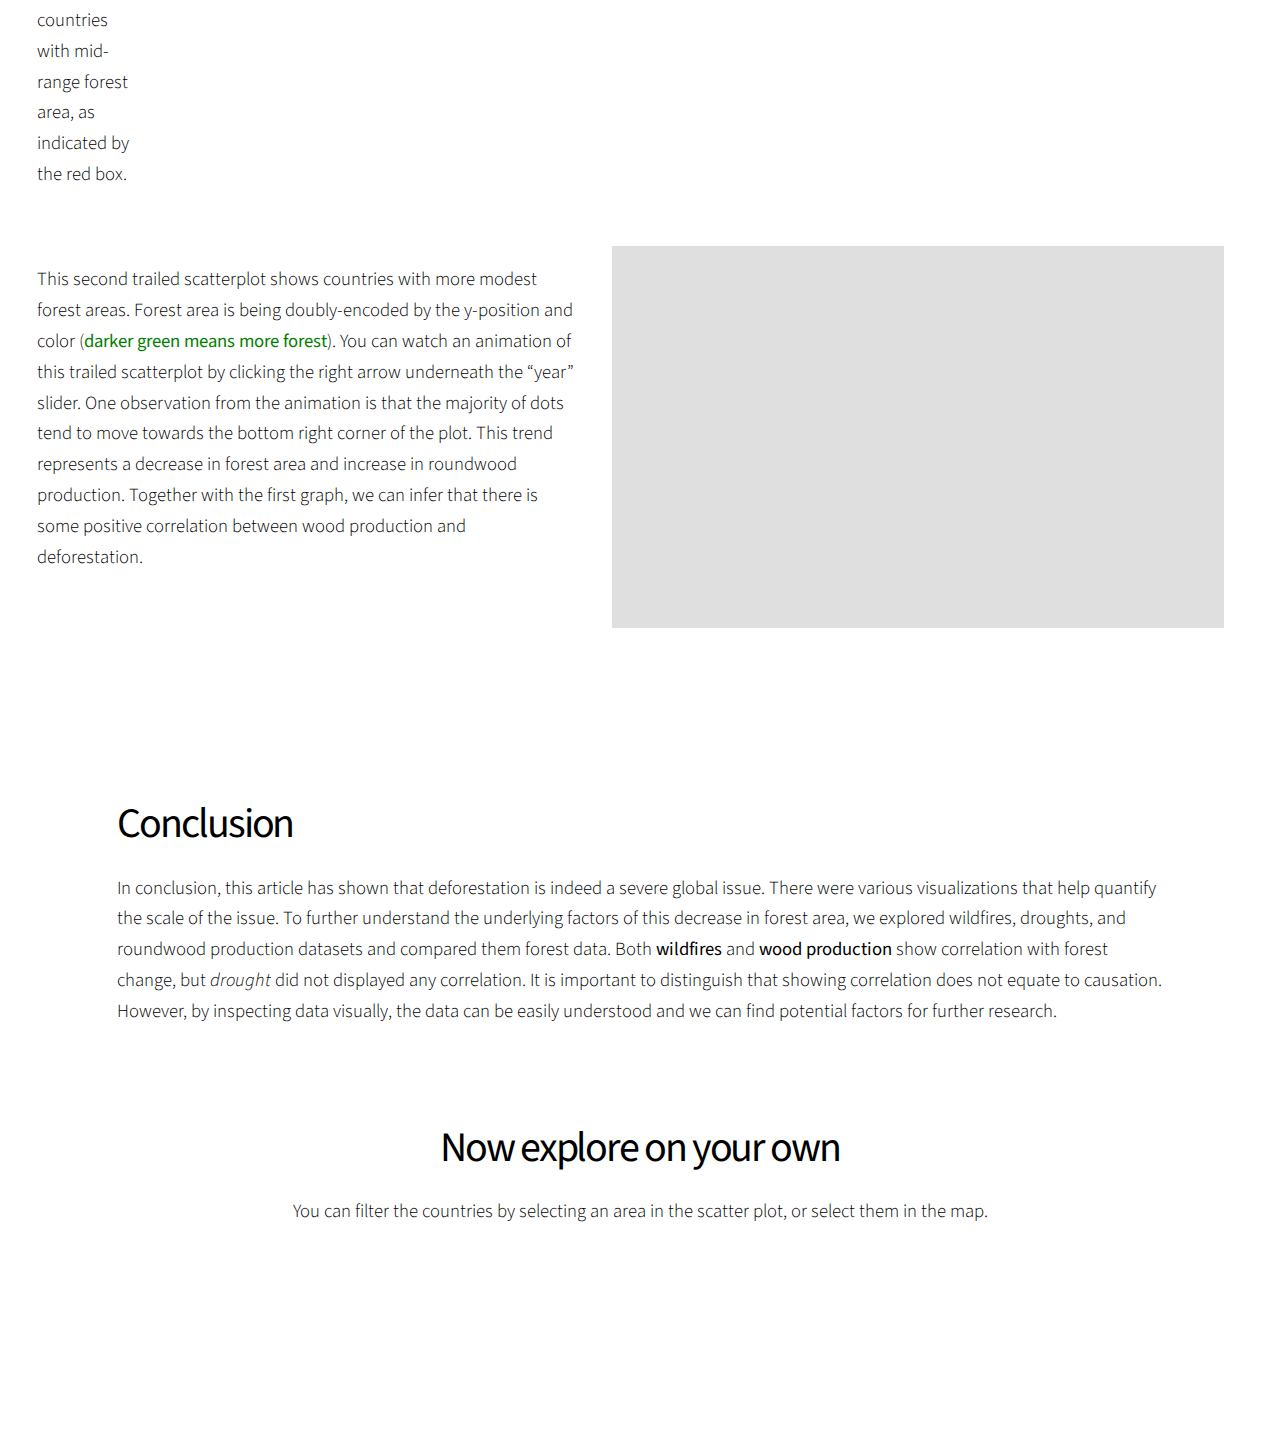
==== commit 1dc97950: "beta release" ====
--- a/index.html
+++ b/index.html
@@ -323,7 +323,7 @@
 	<!-- Transition2-->
 	<section class="spotlight style1 orient-left content-align-left  fullscreen  onload-content-fade-right">
 		<div class="content">
-			<h2><b>What factors contribute to forest decline?</b>
+			<h2><b>What factors might contribute to forest decline?</b>
 			</h2>
 			<p> Now that we're familiar with the scale of deforestation and the countries/continents that have
 				experienced the most severe effects, let's move towards investigating some potential factors related to
@@ -423,7 +423,7 @@
 			From the line chart we can notice that the growth of forests in the States experienced its highest
 			surge in 2010, followed by its biggest decline in 2017. Compared with the patterns of drought over the
 			corresponding
-			timeframes, the drought index (DSCI) is almost identical at these two key points. The two lines also do not
+			timeframes, the drought index (<a href="https://droughtmonitor.unl.edu/About/AbouttheData/DSCI.aspx">DSCI</a>: 0 means none of the area is in drought, while 500 means all of the area is in exceptional drought) is almost identical at these two key points. The two lines also do not
 			share any consistent peaks and valleys.
 			Therefore, there’s most likely <b style="background-color:#fef4ea">no substantial correlation</b> between
 			droughts and deforestation.
@@ -539,9 +539,9 @@
 				various visualizations
 				that help quantify the scale of the issue. To further understand the underlying factors of this decrease
 				in forest area, we explored wildfires,
-				droughts, and roundwood production datasets and compared them forest data. Both wildfires and wood
-				production show correlation with forest change,
-				but drought did not displayed any correlation. It is important to distinguish that showing correlation
+				droughts, and roundwood production datasets and compared them forest data. Both <b>wildfires</b> and <b>wood
+				production</b> show correlation with forest change,
+				but <i>drought</i> did not displayed any correlation. It is important to distinguish that showing correlation
 				does not equate to causation.
 				However, by inspecting data visually, the data can be easily understood and we can find potential
 				factors
